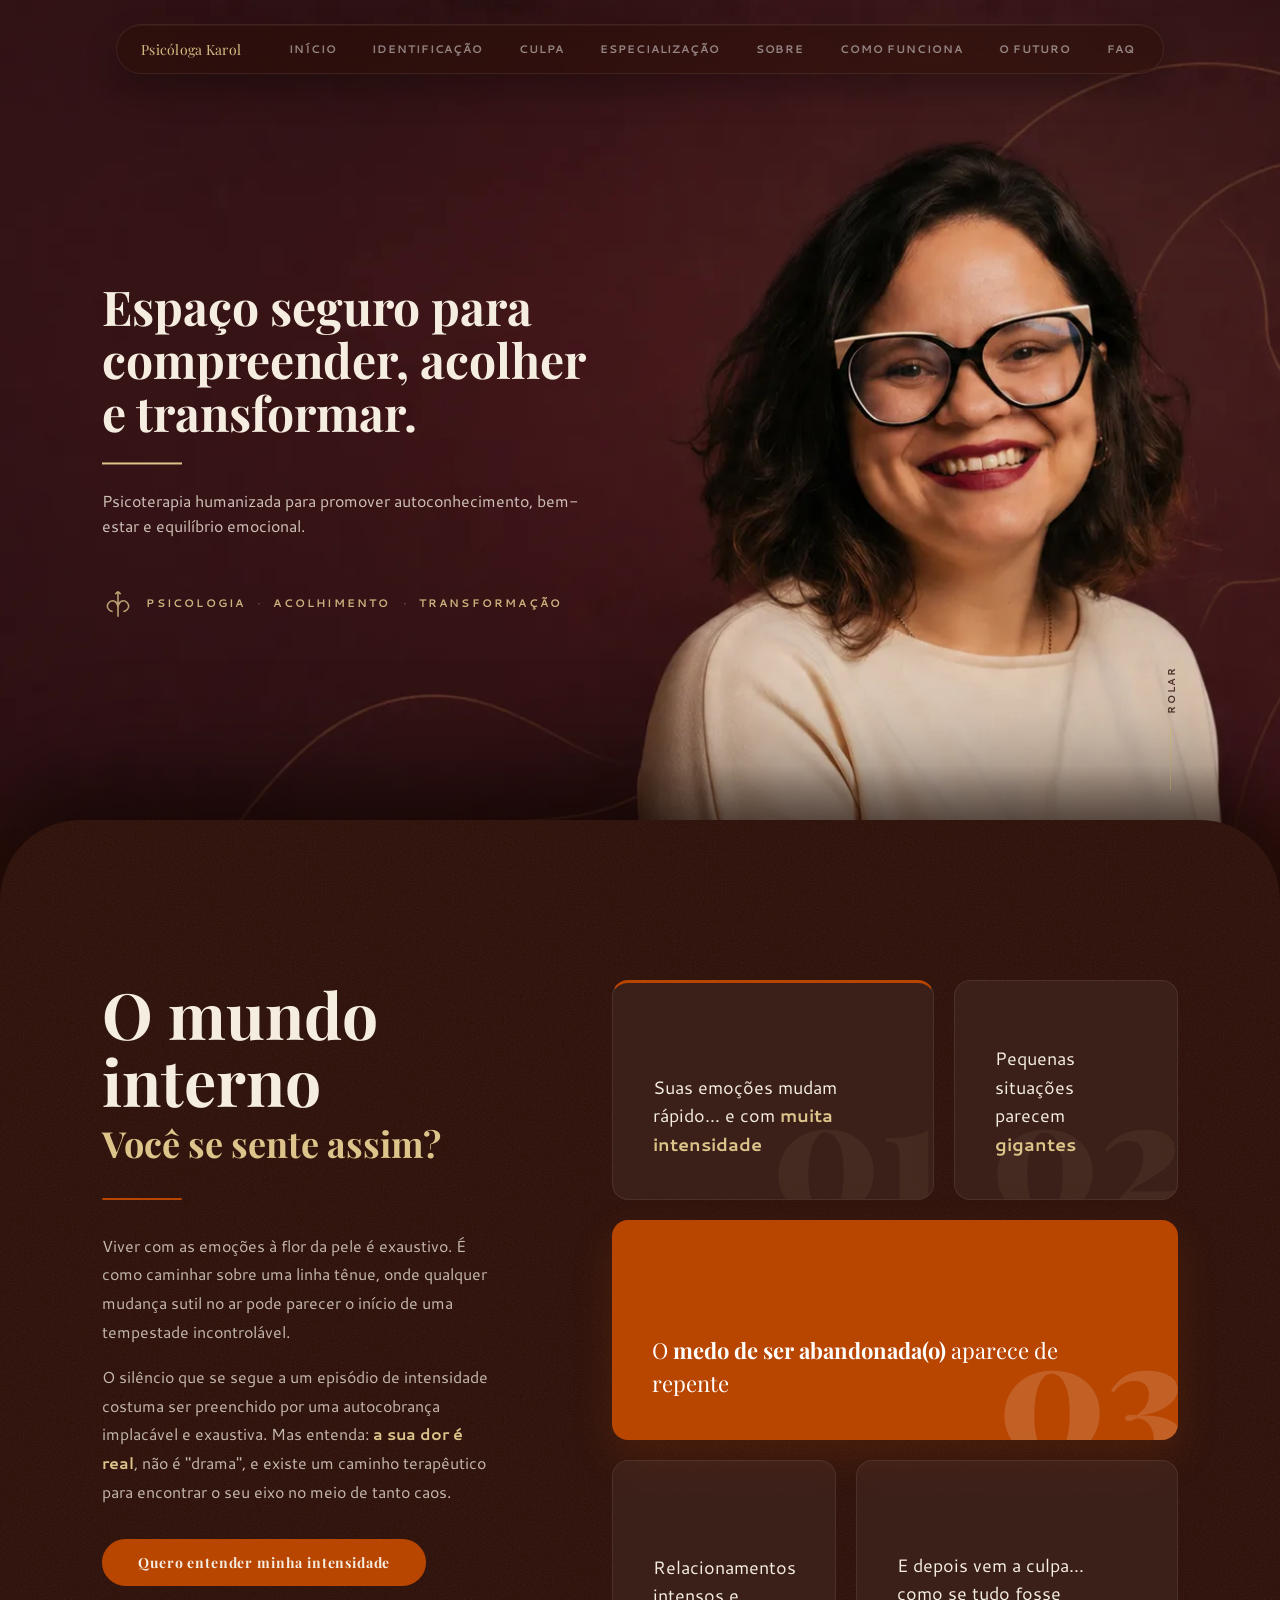
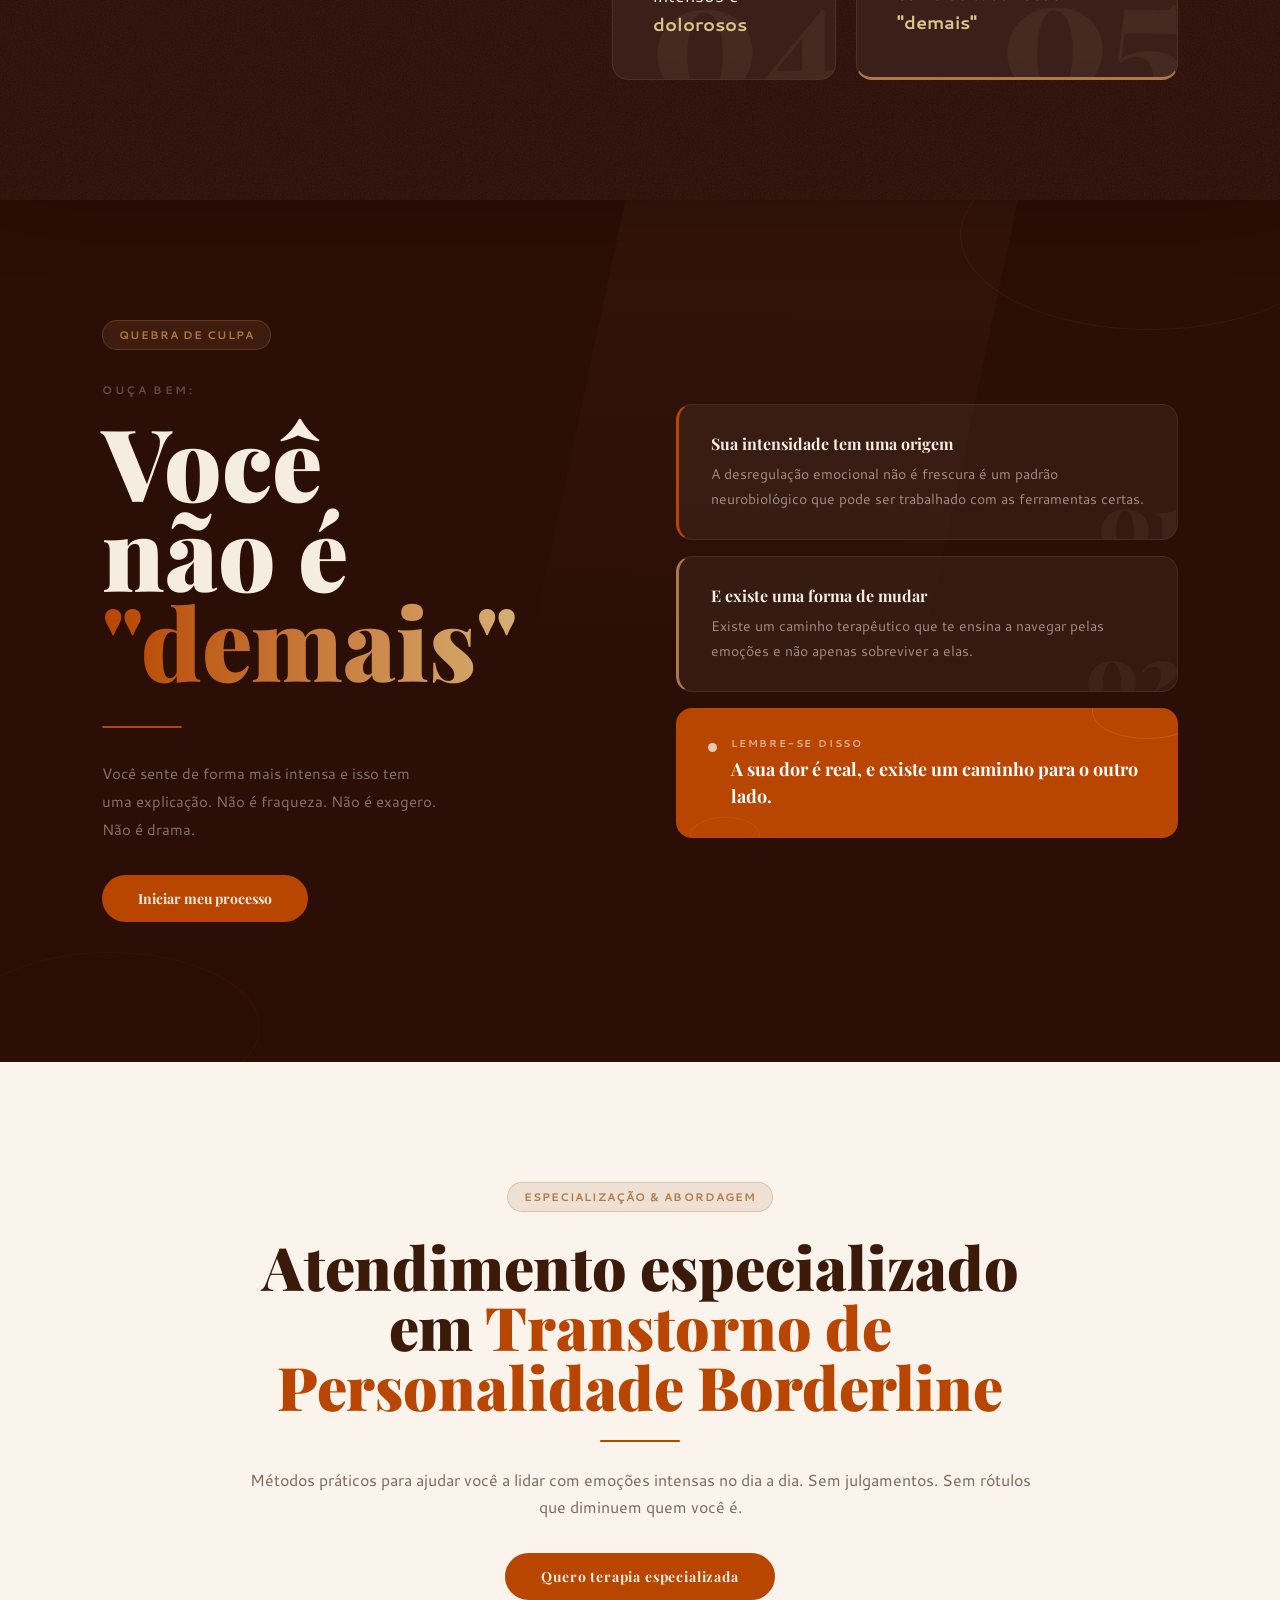
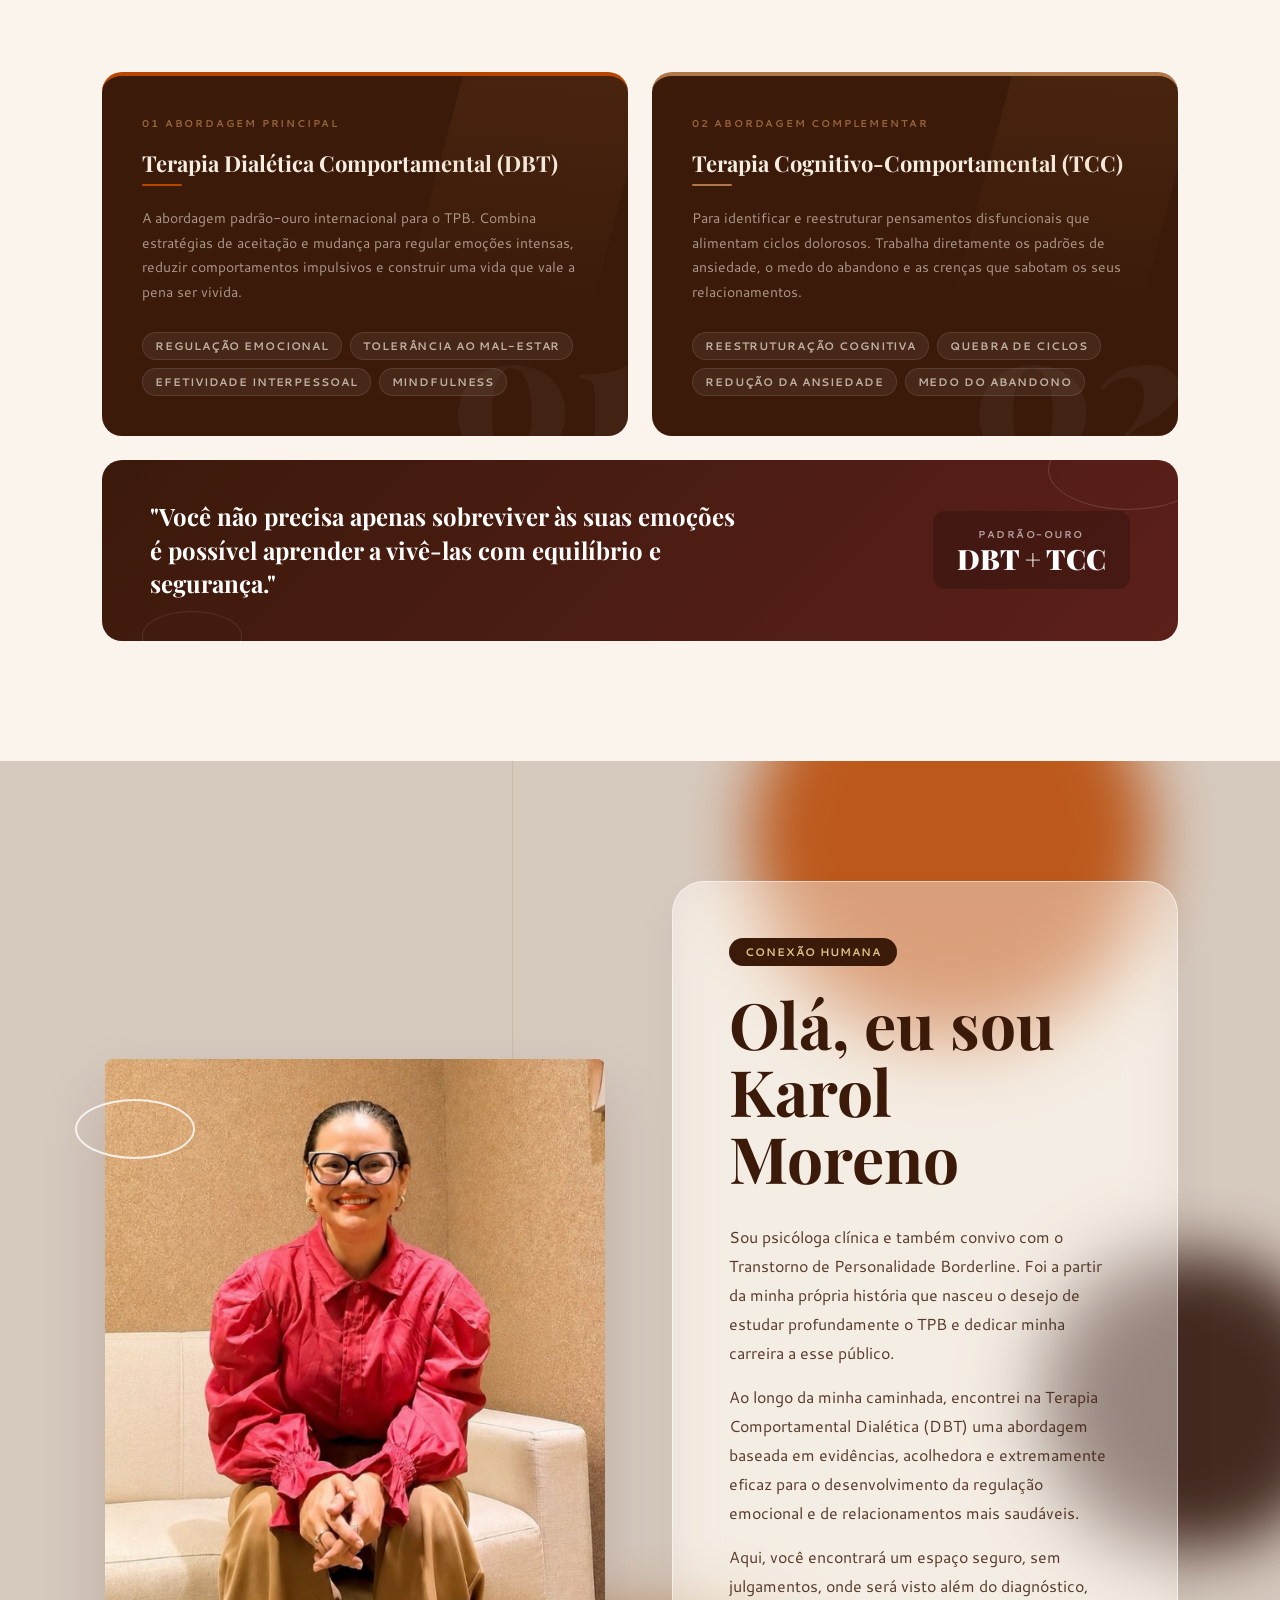
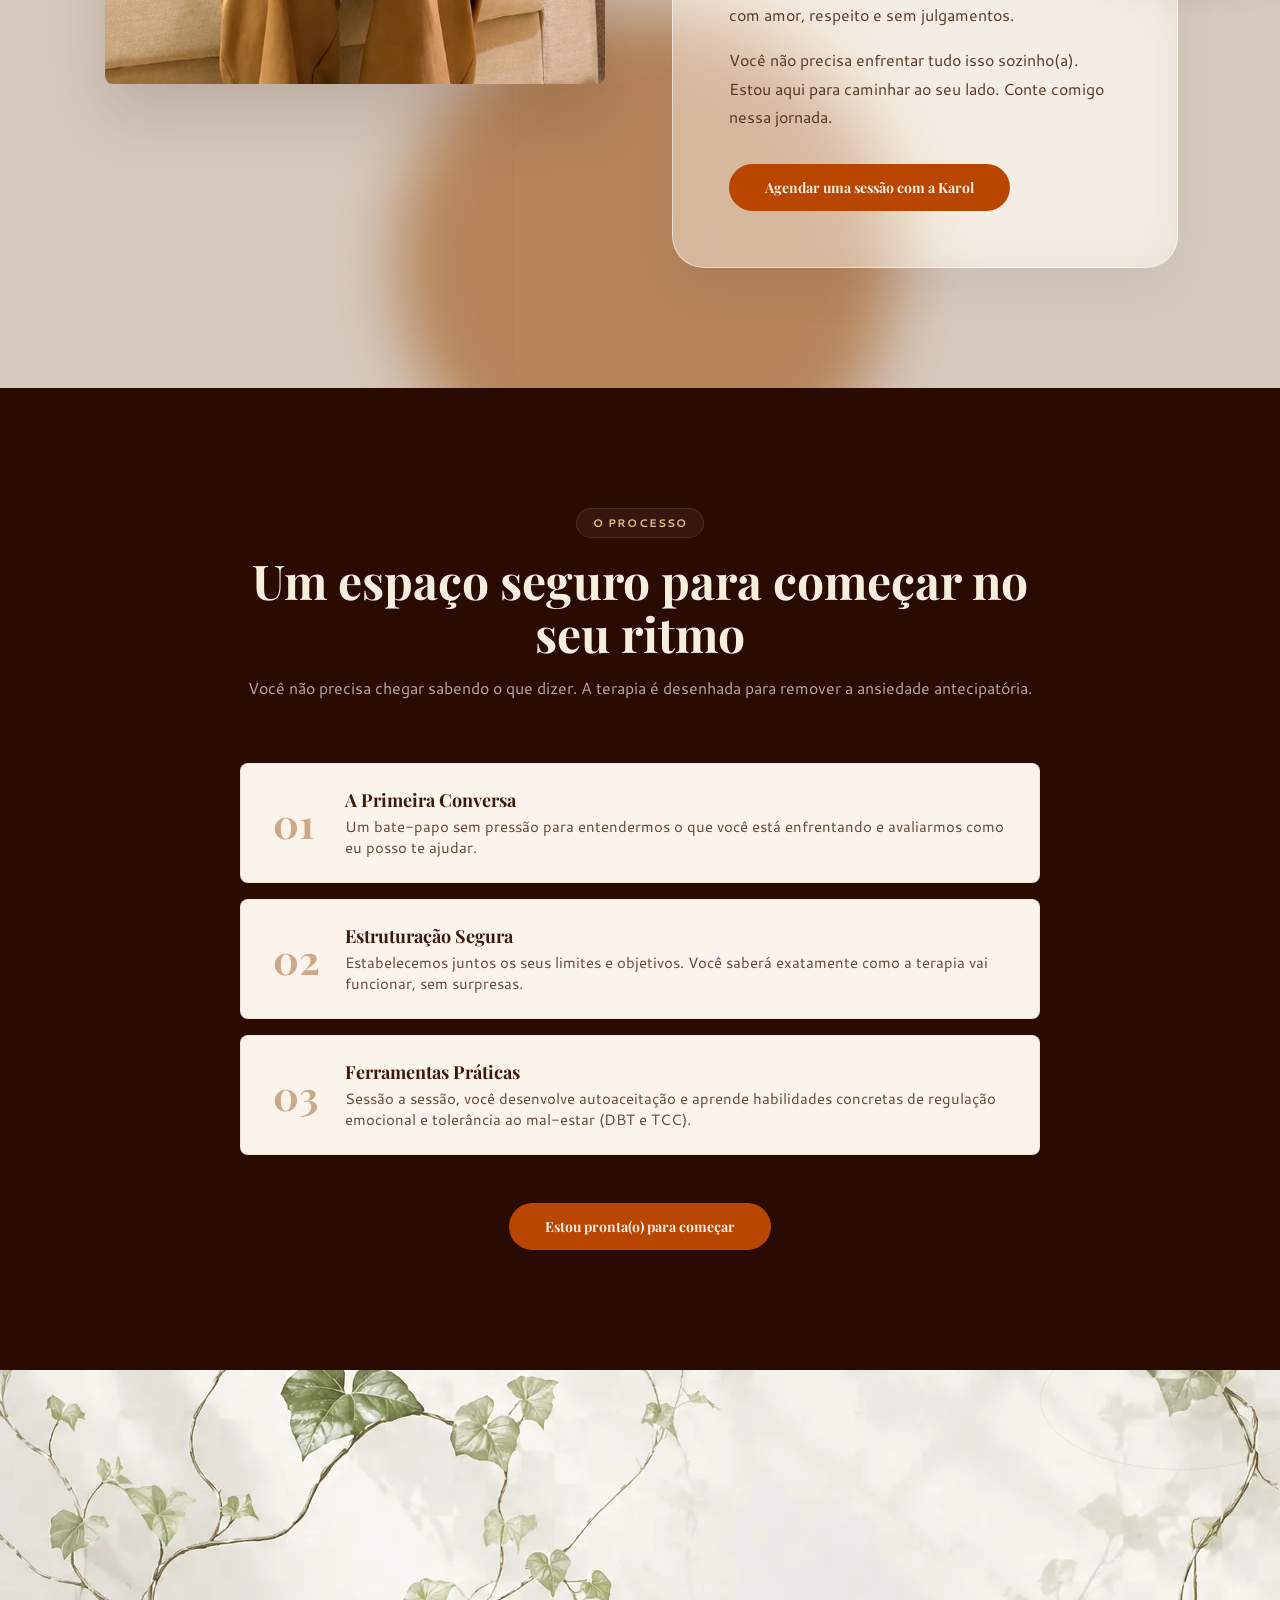
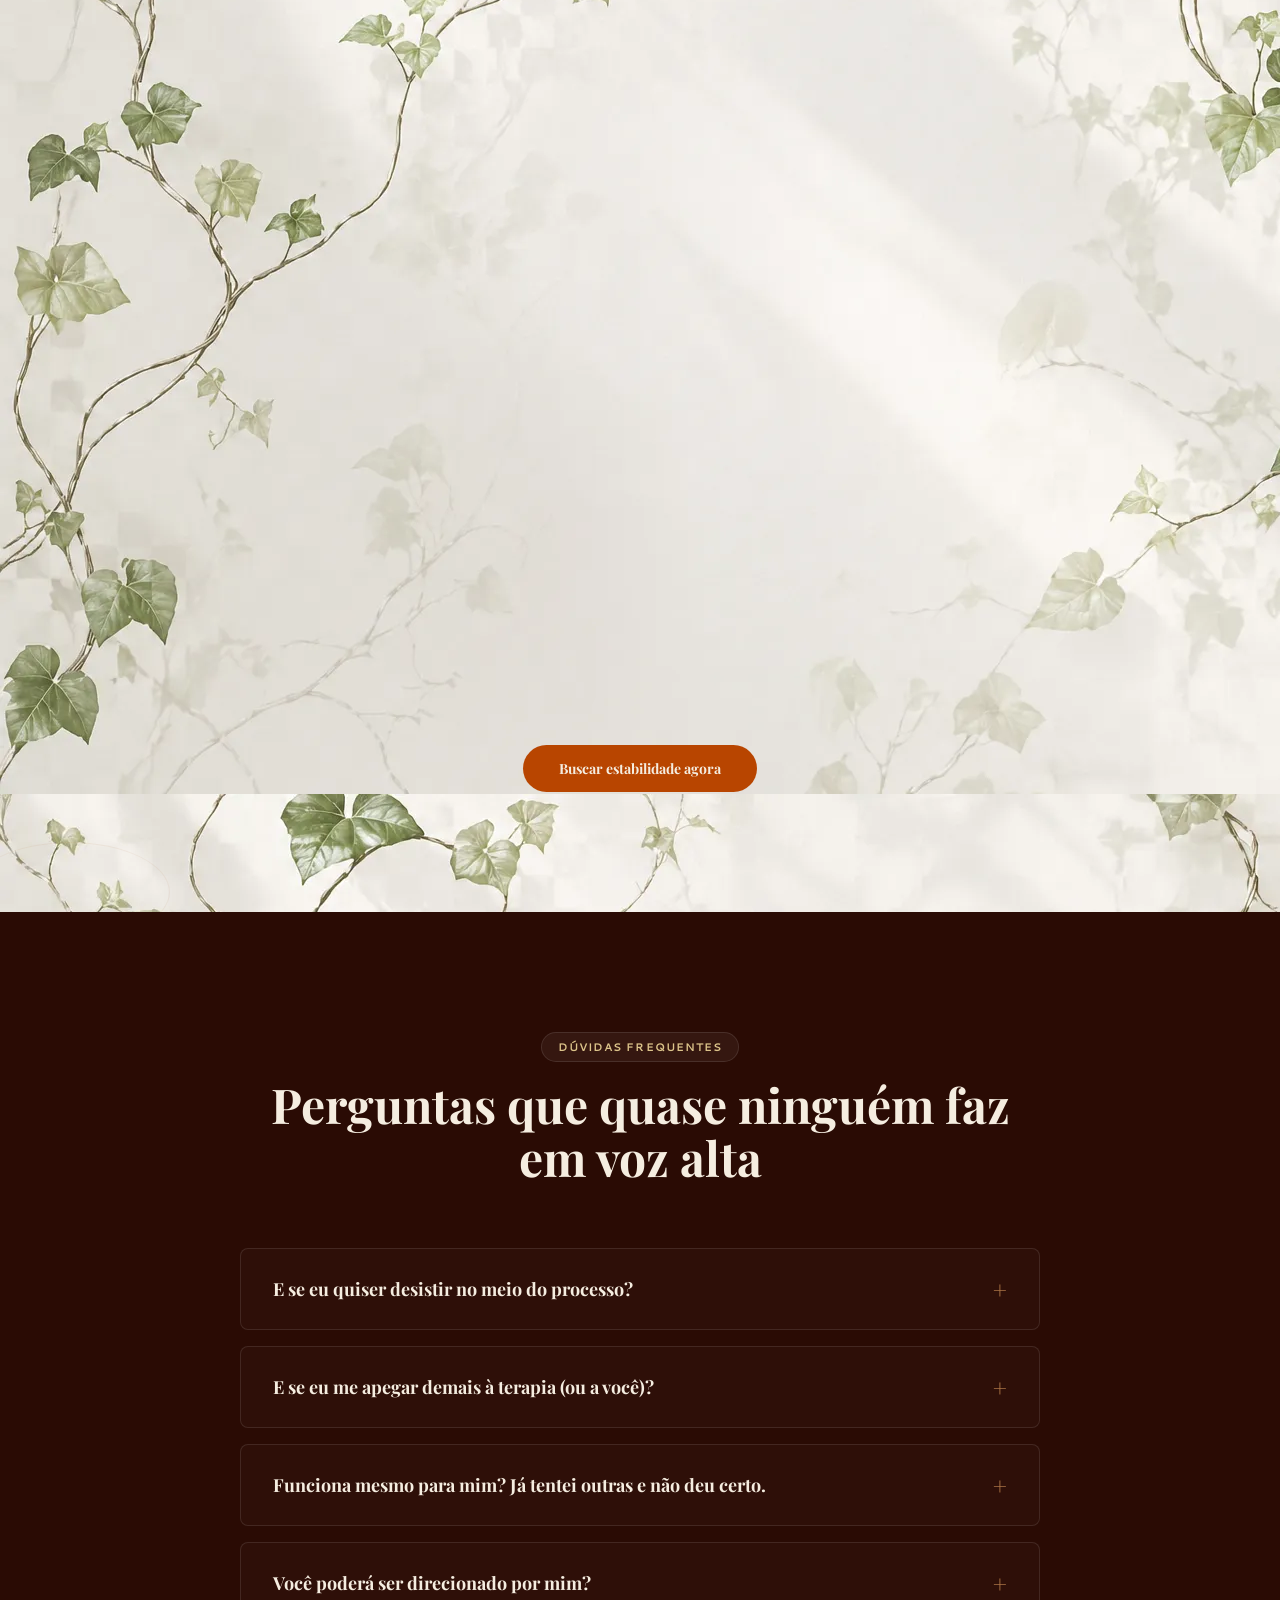
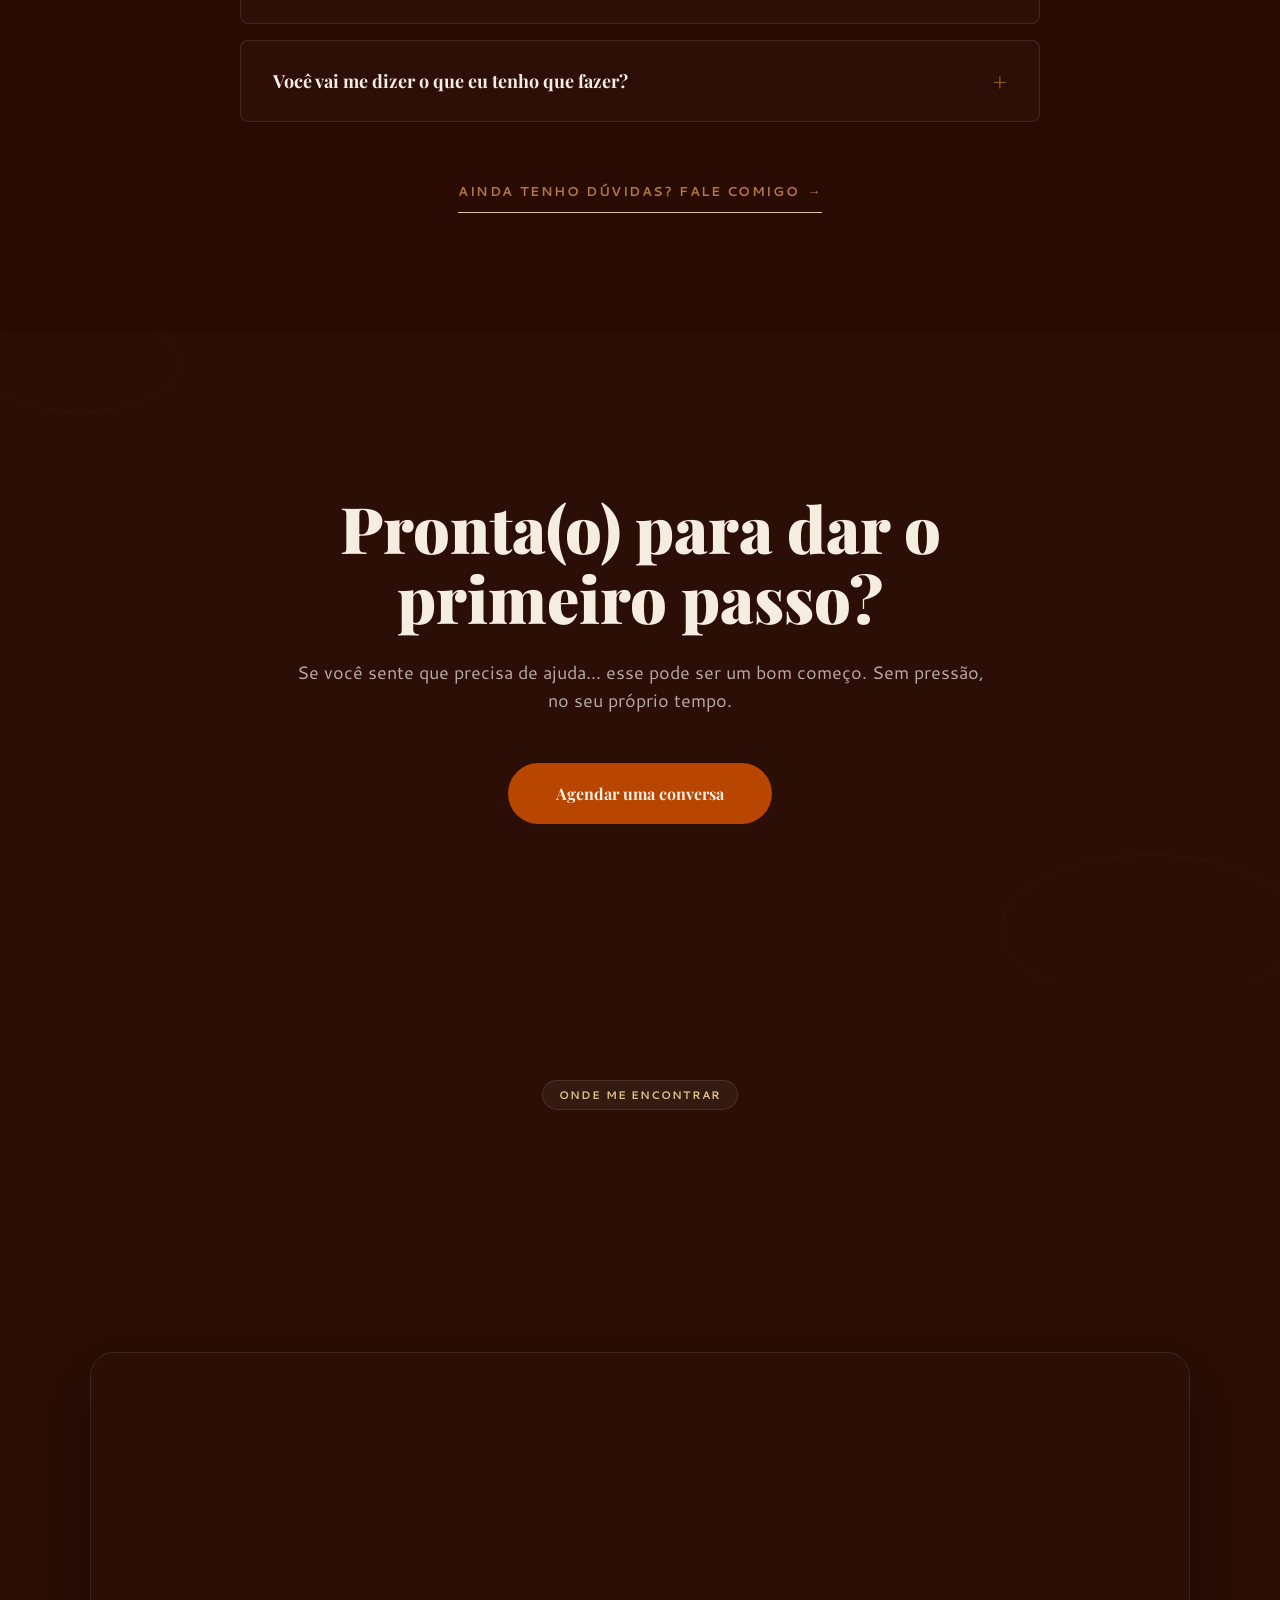
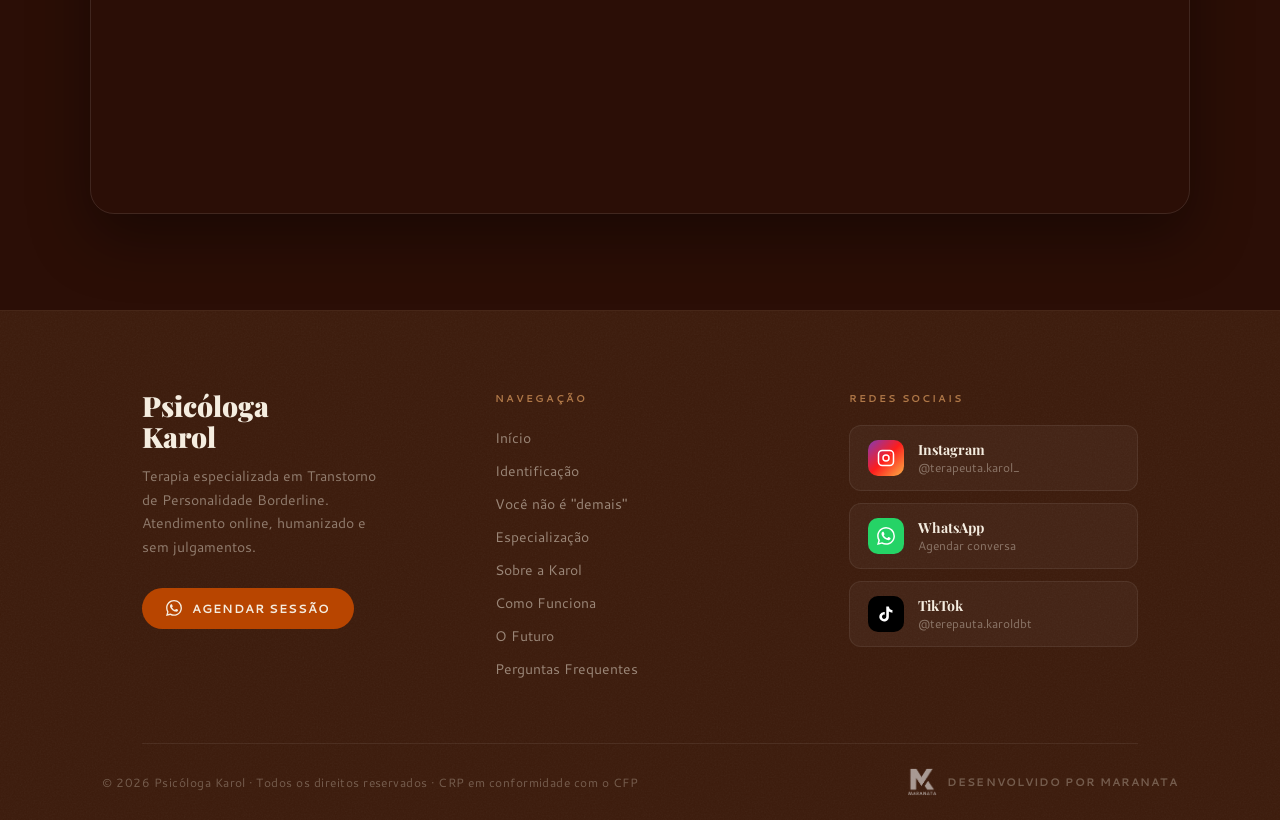
==== index.html @ 7e7b983e "docs: clean up site text and fix punctuation Remove unnecessary em dashes from page titles, SEO meta" ====
<!DOCTYPE html>
<html lang="pt-BR">

<head>
  <meta charset="UTF-8">
  <meta name="viewport" content="width=device-width, initial-scale=1.0">

  <!-- ─── SEO PRIMÁRIO ─────────────────────────────── -->
  <title>Psicóloga Karol Moreno Especialista em Borderline, DBT e TCC</title>
  <meta name="description"
    content="Psicoterapia humanizada com a psicóloga Karol Moreno. Atendimento online e presencial especializado em Transtorno de Personalidade Borderline (TPB), DBT e TCC.">
  <meta name="author" content="Karol Moreno">
  <meta name="robots" content="index, follow">
  <!-- TODO: trocar pelo domínio real quando publicar -->
  <link rel="canonical" href="https://www.karolpsicologa.com.br/">

  <!-- ─── OPEN GRAPH (WhatsApp / Facebook / Instagram) ─ -->
  <meta property="og:type" content="website">
  <meta property="og:locale" content="pt_BR">
  <meta property="og:site_name" content="Karol Moreno Psicóloga">
  <meta property="og:title" content="Psicóloga Karol Moreno Especialista em Borderline, DBT e TCC">
  <meta property="og:description"
    content="Psicoterapia humanizada e acolhedora. Atendimento online e presencial especializado em Borderline, DBT e TCC.">
  <meta property="og:url" content="https://www.karolpsicologa.com.br/">
  <meta property="og:image" content="https://www.karolpsicologa.com.br/og-image.jpg">
  <meta property="og:image:width" content="1200">
  <meta property="og:image:height" content="630">
  <meta property="og:image:alt" content="Psicóloga Karol Moreno">

  <!-- ─── TWITTER CARD ─────────────────────────────── -->
  <meta name="twitter:card" content="summary_large_image">
  <meta name="twitter:title" content="Psicóloga Karol Moreno Especialista em Borderline, DBT e TCC">
  <meta name="twitter:description"
    content="Psicoterapia humanizada e acolhedora. Atendimento online e presencial especializado em Borderline, DBT e TCC.">
  <meta name="twitter:image" content="https://www.karolpsicologa.com.br/og-image.jpg">

  <!-- ─── FAVICON ──────────────────────────────────── -->
  <link rel="icon" type="image/png" sizes="32x32" href="./favicon-32.png">
  <link rel="apple-touch-icon" sizes="180x180" href="./apple-touch-icon.png">
  <meta name="theme-color" content="#2B0E06">

  <!-- ─── DADOS ESTRUTURADOS (JSON-LD) ─────────────── -->
  <script type="application/ld+json">
  {
    "@context": "https://schema.org",
    "@type": ["Psychologist", "LocalBusiness"],
    "name": "Karol Moreno Psicóloga",
    "description": "Psicoterapia humanizada especializada em Transtorno de Personalidade Borderline, com atendimento online e presencial nas abordagens DBT e TCC.",
    "url": "https://www.karolpsicologa.com.br/",
    "image": "https://www.karolpsicologa.com.br/og-image.jpg",
    "priceRange": "$$",
    "medicalSpecialty": "Psychiatric",
    "knowsAbout": [
      "Transtorno de Personalidade Borderline",
      "Terapia Dialética Comportamental (DBT)",
      "Terapia Cognitivo-Comportamental (TCC)",
      "Psicoterapia",
      "Saúde mental"
    ],
    "availableLanguage": "pt-BR",
    "areaServed": "BR",
    "availableService": {
      "@type": "MedicalTherapy",
      "name": "Psicoterapia individual (online e presencial)"
    },
    "sameAs": [
      "https://www.instagram.com/terapeuta.karol_/"
    ]
  }
  </script>

  <link rel="preconnect" href="https://fonts.googleapis.com">
  <link rel="preconnect" href="https://fonts.gstatic.com" crossorigin>
  <link
    href="https://fonts.googleapis.com/css2?family=Playfair+Display:wght@400;700;900&family=Cantarell:ital,wght@0,400;0,700;1,400&display=swap"
    rel="stylesheet">
  <style>
    /* ─── TOKENS ─────────────────────────────────────── */
    :root {
      --c-escuro: #2B0E06;
      --c-marrom: #3B1A0A;
      --c-vinho: #5C1F1A;
      --c-terracota: #B84500;
      --c-caramelo: #B07848;
      --c-areia: #DCC48A;
      --c-creme: #F5EDE0;
      --c-linho: #FAF4ED;
      --f-display: 'Playfair Display', Georgia, serif;
      --f-titulo: 'Playfair Display', Georgia, serif;
      --f-corpo: 'Cantarell', Helvetica, sans-serif;
      --r-sm: 8px;
      --r-md: 16px;
      --r-lg: 24px;
      --r-pill: 100px;
    }

    /* ─── RESET ──────────────────────────────────────── */
    *,
    *::before,
    *::after {
      box-sizing: border-box;
      margin: 0;
      padding: 0;
    }

    html {
      scroll-behavior: smooth;
      overflow-x: hidden;
    }

    body {
      font-family: var(--f-corpo);
      background: rgb(43, 0, 0);
      color: var(--c-marrom);
    }

    /* ─── NAV ────────────────────────────────────────── */
    /* ─── NAV: FLOATING GLASS DOCK ───────────────────── */
    .nav {
      position: fixed;
      top: 24px;
      left: 50%;
      transform: translateX(-50%);
      z-index: 999;
      background: rgba(43, 14, 6, 0.45);
      backdrop-filter: blur(24px);
      -webkit-backdrop-filter: blur(24px);
      display: flex;
      align-items: center;
      gap: 32px;
      padding: 8px 12px 8px 24px;
      border-radius: 100px;
      border: 1px solid rgba(255, 255, 255, 0.08);
      box-shadow: 0 16px 32px rgba(0, 0, 0, 0.25), inset 0 1px 0 rgba(255, 255, 255, 0.05);
      transition: all 0.3s ease;
      width: max-content;
      max-width: 90vw;
    }

    .nav__brand {
      font-family: var(--f-display);
      font-style: normal;
      font-size: 14px;
      color: var(--c-areia);
      letter-spacing: 0.02em;
      white-space: nowrap;
    }

    .nav__links {
      display: flex;
      gap: 4px;
      list-style: none;
    }

    .nav__links a {
      display: block;
      padding: 8px 16px;
      font-family: var(--f-corpo);
      font-size: 11px;
      font-weight: 700;
      text-transform: uppercase;
      letter-spacing: 0.08em;
      color: rgba(255, 255, 255, 0.5);
      text-decoration: none;
      border-radius: 100px;
      transition: all 0.25s ease;
      position: relative;
    }

    .nav__links a:hover,
    .nav__links a.active-link {
      color: var(--c-areia);
      background: rgba(255, 255, 255, 0.08);
      transform: translateY(-1px);
    }

    @media (max-width: 768px) {
      .nav {
        display: none;
      }
    }

    /* ─── BURGER BUTTON ──────────────────────────────── */
    .burger {
      display: none;
      position: fixed;
      top: 20px;
      right: 20px;
      z-index: 1100;
      width: 48px;
      height: 48px;
      border-radius: 50%;
      background: rgba(43, 14, 6, 0.7);
      backdrop-filter: blur(16px);
      -webkit-backdrop-filter: blur(16px);
      border: 1px solid rgba(255, 255, 255, 0.1);
      box-shadow: 0 8px 24px rgba(0, 0, 0, 0.3);
      cursor: pointer;
      align-items: center;
      justify-content: center;
      flex-direction: column;
      gap: 5px;
      transition: background 0.3s;
    }

    .burger__line {
      width: 20px;
      height: 2px;
      background: var(--c-areia);
      border-radius: 2px;
      transition: transform 0.35s cubic-bezier(0.16, 1, 0.3, 1), opacity 0.2s;
    }

    .burger.open .burger__line:nth-child(1) {
      transform: translateY(7px) rotate(45deg);
    }

    .burger.open .burger__line:nth-child(2) {
      opacity: 0;
    }

    .burger.open .burger__line:nth-child(3) {
      transform: translateY(-7px) rotate(-45deg);
    }

    @media (max-width: 768px) {
      .burger {
        display: flex;
      }
    }

    /* ─── MOBILE BRAND (LOGO) ────────────────────────── */
    .mobile-brand {
      display: none;
    }

    @media (max-width: 768px) {
      .mobile-brand {
        display: flex;
        align-items: center;
        position: fixed;
        top: 20px;
        left: 20px;
        z-index: 1040;
        height: 48px;
        padding: 0 18px;
        border-radius: 100px;
        background: rgba(43, 14, 6, 0.7);
        backdrop-filter: blur(16px);
        -webkit-backdrop-filter: blur(16px);
        border: 1px solid rgba(255, 255, 255, 0.1);
        box-shadow: 0 8px 24px rgba(0, 0, 0, 0.3);
        font-family: var(--f-display);
        font-size: 14px;
        color: var(--c-areia);
        letter-spacing: 0.02em;
        white-space: nowrap;
      }
    }

    /* ─── MOBILE MENU OVERLAY ────────────────────────── */
    .mobile-menu {
      display: none;
      position: fixed;
      inset: 0;
      z-index: 1050;
      background: rgba(43, 14, 6, 0.97);
      backdrop-filter: blur(24px);
      -webkit-backdrop-filter: blur(24px);
      flex-direction: column;
      align-items: center;
      justify-content: center;
      gap: 8px;
      opacity: 0;
      pointer-events: none;
      transition: opacity 0.35s ease;
    }

    .mobile-menu.open {
      opacity: 1;
      pointer-events: all;
    }

    @media (max-width: 768px) {
      .mobile-menu {
        display: flex;
      }
    }

    .mobile-menu__brand {
      font-family: var(--f-display);
      font-size: 13px;
      color: rgba(220, 196, 138, 0.4);
      letter-spacing: 0.08em;
      text-transform: uppercase;
      margin-bottom: 32px;
    }

    .mobile-menu a {
      font-family: var(--f-display);
      font-size: clamp(28px, 7vw, 40px);
      font-weight: 700;
      color: rgba(245, 237, 224, 0.5);
      text-decoration: none;
      letter-spacing: -0.01em;
      line-height: 1.2;
      padding: 8px 0;
      transition: color 0.2s, transform 0.2s;
      transform: translateY(16px);
      opacity: 0;
      transition: color 0.2s, transform 0.4s cubic-bezier(0.16, 1, 0.3, 1), opacity 0.4s ease;
    }

    .mobile-menu.open a {
      opacity: 1;
      transform: translateY(0);
    }

    .mobile-menu.open a:nth-child(2) { transition-delay: 0.05s; }
    .mobile-menu.open a:nth-child(3) { transition-delay: 0.1s; }
    .mobile-menu.open a:nth-child(4) { transition-delay: 0.15s; }
    .mobile-menu.open a:nth-child(5) { transition-delay: 0.2s; }
    .mobile-menu.open a:nth-child(6) { transition-delay: 0.25s; }
    .mobile-menu.open a:nth-child(7) { transition-delay: 0.3s; }
    .mobile-menu.open a:nth-child(8) { transition-delay: 0.35s; }
    .mobile-menu.open a:nth-child(9) { transition-delay: 0.4s; }

    .mobile-menu a:hover {
      color: var(--c-areia);
      transform: translateX(8px);
    }

    /* ─── HERO ───────────────────────────────────────── */
    #hero {
      position: sticky;
      top: 0;
      z-index: 0;
      min-height: 100vh;
      display: flex;
      align-items: flex-start;
      justify-content: center;
      overflow: hidden;
      background: var(--c-escuro);
      padding-top: 52px;
      transform: scale(var(--hero-scale, 1));
      transform-origin: top center;
      filter: brightness(var(--hero-brightness, 1)) blur(var(--hero-blur, 0px));
      will-change: transform, filter;
    }

    .hero__image {
      position: absolute;
      inset: 0;
      width: 100%;
      height: 100%;
      object-fit: cover;
      object-position: center;
      z-index: 1;
      pointer-events: none;
      mask-image: linear-gradient(to top, transparent 0%, black 15%);
      -webkit-mask-image: linear-gradient(to top, transparent 0%, black 15%);
    }

    .hero__image--mobile {
      display: none;
    }

    .hero__image--desktop {
      display: block;
    }

    @media (max-width: 1024px) {
      .hero__image--desktop {
        display: none;
      }

      .hero__image--mobile {
        display: block;
        object-position: 80% center;
        filter: blur(100px);
      }
    }

    .hero__content {
      position: absolute;
      top: 50%;
      left: 0;
      transform: translateY(-50%);
      z-index: 10;
      max-width: 700px;
      width: 100%;
      padding: 0 8%;
      pointer-events: none;
    }

    .hero__title {
      font-family: var(--f-display);
      font-style: normal;
      font-weight: 700;
      font-size: clamp(32px, 4.5vw, 48px);
      color: var(--c-creme);
      line-height: 1.1;
      margin-bottom: 24px;
      max-width: 600px;
    }

    .hero__bar {
      width: 80px;
      height: 1.5px;
      background: var(--c-areia);
      opacity: 0.4;
      margin-bottom: 24px;
    }

    .hero__subtitle {
      font-family: var(--f-corpo);
      font-size: 16px;
      color: rgba(245, 237, 224, 0.8);
      line-height: 1.6;
      max-width: 500px;
      margin-bottom: 48px;
    }

    .hero__footer {
      display: flex;
      align-items: center;
      gap: 12px;
      flex-wrap: nowrap;
      white-space: nowrap;
    }

    .hero__icon {
      width: 32px;
      height: 32px;
      color: var(--c-areia);
      opacity: 0.8;
    }

    .hero__tag {
      font-family: var(--f-corpo);
      font-size: 11px;
      font-weight: 700;
      letter-spacing: 0.2em;
      text-transform: uppercase;
      color: var(--c-areia);
      opacity: 0.9;
    }

    .hero__dot {
      color: rgba(220, 196, 138, 0.3);
      font-size: 12px;
    }

    .scroll-indicator {
      position: absolute;
      bottom: 110px;
      right: 8%;
      display: flex;
      flex-direction: column;
      align-items: center;
      gap: 12px;
      z-index: 5;
    }

    .scroll-indicator-text {
      font-family: var(--f-corpo);
      font-size: 10px;
      font-weight: 700;
      letter-spacing: 0.18em;
      text-transform: uppercase;
      color: rgba(43, 14, 6, 1);
      opacity: 0.8;
      writing-mode: vertical-rl;
      transform: rotate(180deg);
    }

    .scroll-indicator-line {
      width: 1px;
      height: 64px;
      background: rgba(43, 14, 6, 1);
      position: relative;
      overflow: hidden;
    }

    .scroll-indicator-line::after {
      content: '';
      position: absolute;
      top: 0;
      left: 0;
      width: 100%;
      height: 100%;
      background: var(--c-areia);
      animation: scrollDown 2s cubic-bezier(0.77, 0, 0.175, 1) infinite;
    }

    @keyframes scrollDown {
      0% {
        transform: translateY(-100%);
      }

      100% {
        transform: translateY(100%);
      }
    }

    /* ─── IDENTIFICAÇÃO ──────────────────────────────── */
    #identificacao {
      background: var(--c-escuro);
      position: relative;
      padding: 160px 8% 120px;
      overflow: visible;
      border-top-left-radius: 40px;
      border-top-right-radius: 40px;
      margin-top: -80px;
      z-index: 10;
      box-shadow: 0 -40px 100px rgba(0, 0, 0, 0.5);
    }

    #identificacao::before {
      content: '';
      position: absolute;
      inset: 0;
      pointer-events: none;
      z-index: 0;
      background-image: url("data:image/svg+xml,%3Csvg xmlns='http://www.w3.org/2000/svg' width='400' height='400'%3E%3Cfilter id='n'%3E%3CfeTurbulence type='fractalNoise' baseFrequency='0.65' numOctaves='3' stitchTiles='stitch'/%3E%3CfeColorMatrix type='saturate' values='0'/%3E%3C/filter%3E%3Crect width='400' height='400' filter='url(%23n)' opacity='0.08'/%3E%3C/svg%3E");
      border-top-left-radius: 40px;
      border-top-right-radius: 40px;
    }

    @media (min-width: 900px) {

      #identificacao,
      #identificacao::before {
        border-top-left-radius: 80px;
        border-top-right-radius: 80px;
      }
    }

    @media (max-width: 768px) {
      #identificacao {
        padding-top: 124px;
      }
    }

    .ident-grid {
      position: relative;
      z-index: 1;
      display: grid;
      grid-template-columns: 1fr;
      gap: 64px;
      max-width: 1200px;
      margin: 0 auto;
    }

    @media (min-width: 900px) {
      .ident-grid {
        grid-template-columns: 40% 1fr;
        gap: 80px;
      }

      .ident-sticky {
        position: sticky;
        top: 120px;
      }
    }

    .bento-grid {
      display: grid;
      grid-template-columns: 1fr;
      gap: 20px;
    }

    @media (min-width: 768px) {
      .bento-grid {
        grid-template-columns: repeat(12, 1fr);
      }

      .bento-wide {
        grid-column: span 7;
      }

      .bento-narrow {
        grid-column: span 5;
      }

      .bento-full {
        grid-column: span 12;
      }
    }

    .ident-card {
      position: relative;
      overflow: hidden;
      padding: 40px;
      display: flex;
      flex-direction: column;
      justify-content: flex-end;
      min-height: 220px;
      border-radius: var(--r-md);
      z-index: 1;
    }

    .card-dark {
      background: rgba(255, 255, 255, 0.05);
      backdrop-filter: blur(10px);
      border: 1px solid rgba(255, 255, 255, 0.08);
    }

    .card-accent {
      background: var(--c-terracota);
    }

    .card-watermark {
      position: absolute;
      right: -10px;
      bottom: -30px;
      font-family: var(--f-display);
      font-style: normal;
      font-size: 160px;
      font-weight: 900;
      line-height: 1;
      color: var(--c-areia);
      opacity: 0.06;
      pointer-events: none;
      z-index: -1;
      transition: transform 0.4s ease-out;
    }

    .ident-card:hover .card-watermark {
      transform: scale(1.05) translate(-10px, -10px);
    }

    /* ─── VALIDAÇÃO ──────────────────────────────────── */
    #validacao {
      padding: 120px 8% 140px;
      background: #2B0E06;
      position: relative;
      overflow: hidden;
    }

    #validacao .v-oval {
      position: absolute;
      border-radius: 50%;
      pointer-events: none;
      z-index: 0;
      animation: rotateSlow 30s linear infinite;
    }

    #validacao .v-oval-a {
      top: -60px;
      right: -60px;
      width: 380px;
      height: 190px;
      border: 1.5px solid rgba(176, 120, 72, 0.1);
    }

    #validacao .v-oval-b {
      bottom: -40px;
      left: -40px;
      width: 300px;
      height: 150px;
      border: 1.5px solid rgba(184, 69, 0, 0.08);
      animation-direction: reverse;
    }

    #validacao .v-ray {
      position: absolute;
      top: -10%;
      left: 42%;
      width: 30%;
      height: 120%;
      background: linear-gradient(170deg, rgba(201, 135, 60, 0.06) 0%, transparent 55%);
      transform: rotate(12deg);
      pointer-events: none;
      z-index: 0;
    }

    #validacao .v-grid {
      max-width: 1200px;
      margin: 0 auto;
      position: relative;
      z-index: 1;
      display: grid;
      grid-template-columns: 1fr 1fr;
      gap: 72px;
      align-items: center;
    }

    @media (max-width: 768px) {
      #validacao {
        padding: 100px 6% 120px;
      }

      #validacao .v-grid {
        grid-template-columns: 1fr;
        gap: 48px;
      }
    }

    #validacao .v-tag {
      margin-bottom: 32px;
      display: inline-block;
    }

    #validacao .v-eyebrow {
      font-family: var(--f-corpo);
      font-size: 11px;
      font-weight: 700;
      letter-spacing: 0.22em;
      text-transform: uppercase;
      color: rgba(245, 237, 224, 0.28);
      margin-bottom: 18px;
    }

    #validacao .v-h2 {
      font-family: var(--f-display);
      font-style: normal;
      font-weight: 900;
      font-size: clamp(52px, 8vw, 100px);
      color: #F5EDE0;
      line-height: 0.9;
      margin: 0;
    }

    #validacao .v-shimmer {
      font-family: var(--f-display);
      font-style: normal;
      font-weight: 900;
      font-size: clamp(52px, 8vw, 100px);
      line-height: 0.9;
      margin: 0 0 40px;
      background: linear-gradient(90deg, #B84500 0%, #DCC48A 50%, #B84500 100%);
      background-size: 200% auto;
      -webkit-background-clip: text;
      -webkit-text-fill-color: transparent;
      background-clip: text;
      animation: shimmer 4s linear infinite;
    }

    #validacao .v-bar {
      width: 80px;
      height: 2px;
      background: rgba(201, 135, 60, 0.15);
      border-radius: 4px;
      overflow: hidden;
      margin-bottom: 32px;
    }

    #validacao .v-bar-fill {
      height: 100%;
      background: #B84500;
      border-radius: 4px;
      animation: revealBar 2s cubic-bezier(0.16, 1, 0.3, 1) infinite alternate;
    }

    #validacao .v-body {
      font-size: 15px;
      color: rgba(245, 237, 224, 0.45);
      line-height: 1.85;
      max-width: 340px;
    }

    @media (max-width: 768px) {
      #validacao .v-body {
        max-width: 100%;
      }
    }

    #validacao .v-cards {
      display: flex;
      flex-direction: column;
      gap: 16px;
    }

    #validacao .v-card {
      background: rgba(255, 255, 255, 0.05);
      border: 1px solid rgba(255, 255, 255, 0.08);
      border-radius: 16px;
      padding: 28px 32px;
      position: relative;
      overflow: hidden;
      transition: transform 0.25s cubic-bezier(0.34, 1.56, 0.64, 1), box-shadow 0.25s;
      cursor: pointer;
    }

    #validacao .v-card:hover {
      transform: translateY(-10px) scale(1.03);
      box-shadow: 0 20px 40px rgba(184, 69, 0, 0.4);
    }

    #validacao .v-card-a {
      border-left: 3px solid #B84500;
    }

    #validacao .v-card-b {
      border-left: 3px solid #B07848;
    }

    #validacao .v-wm {
      position: absolute;
      right: -6px;
      bottom: -20px;
      font-family: var(--f-display);
      font-style: normal;
      font-weight: 900;
      font-size: 80px;
      color: #DCC48A;
      opacity: 0.06;
      line-height: 1;
      pointer-events: none;
      user-select: none;
    }

    #validacao .v-card-title {
      font-family: var(--f-titulo);
      font-size: 16px;
      font-weight: 700;
      color: #F5EDE0;
      margin-bottom: 8px;
    }

    #validacao .v-card-body {
      font-size: 14px;
      color: rgba(245, 237, 224, 0.55);
      line-height: 1.75;
      margin: 0;
    }

    #validacao .v-cta {
      background: #B84500;
      border-radius: 16px;
      padding: 28px 32px;
      position: relative;
      overflow: hidden;
      transition: transform 0.25s cubic-bezier(0.34, 1.56, 0.64, 1), box-shadow 0.25s;
      cursor: pointer;
    }

    #validacao .v-cta:hover {
      transform: translateY(-10px) scale(1.03);
      box-shadow: 0 20px 40px rgba(184, 69, 0, 0.5);
    }

    #validacao .v-cta-ot {
      position: absolute;
      top: -24px;
      right: -24px;
      width: 110px;
      height: 55px;
      border: 1.5px solid rgba(255, 255, 255, 0.12);
      border-radius: 50%;
      pointer-events: none;
    }

    #validacao .v-cta-ob {
      position: absolute;
      bottom: -14px;
      left: 14px;
      width: 70px;
      height: 35px;
      border: 1px solid rgba(255, 255, 255, 0.08);
      border-radius: 50%;
      pointer-events: none;
    }

    #validacao .v-cta-inner {
      display: flex;
      align-items: flex-start;
      gap: 14px;
      position: relative;
      z-index: 1;
    }

    #validacao .v-dot {
      flex-shrink: 0;
      width: 9px;
      height: 9px;
      border-radius: 50%;
      background: rgba(255, 255, 255, 0.7);
      margin-top: 7px;
      display: block;
      animation: pulseGlow 2s ease-in-out infinite;
    }

    #validacao .v-cta-kicker {
      font-size: 10px;
      font-weight: 700;
      letter-spacing: 0.18em;
      text-transform: uppercase;
      color: rgba(255, 255, 255, 0.6);
      margin-bottom: 6px;
    }

    #validacao .v-cta-text {
      font-family: var(--f-display);
      font-style: normal;
      font-weight: 700;
      font-size: 18px;
      color: #fff;
      line-height: 1.5;
      margin: 0;
    }

    /* ─── ESPECIALIZAÇÃO ─────────────────────────────── */
    #especializacao {
      padding: 120px 8%;
      background: var(--c-linho);
      position: relative;
      overflow: hidden;
    }

    #especializacao .espec-wrap {
      max-width: 1200px;
      margin: 0 auto;
    }

    /* heading */
    #especializacao .espec-head {
      max-width: 800px;
      margin: 0 auto 72px;
      text-align: center;
      display: flex;
      flex-direction: column;
      align-items: center;
    }

    #especializacao .espec-head-tag {
      margin-bottom: 24px;
      display: inline-block;
    }

    #especializacao .espec-h2 {
      font-family: var(--f-display);
      font-style: normal;
      font-weight: 900;
      font-size: clamp(36px, 5vw, 60px);
      color: var(--c-marrom);
      line-height: 1.0;
      margin-bottom: 24px;
    }

    #especializacao .espec-h2 em {
      color: var(--c-terracota);
      font-style: normal;
    }

    #especializacao .espec-bar {
      width: 80px;
      height: 2px;
      background: rgba(176, 120, 72, 0.2);
      border-radius: 4px;
      overflow: hidden;
      margin-bottom: 24px;
    }

    #especializacao .espec-bar-fill {
      height: 100%;
      background: var(--c-terracota);
      animation: revealBar 2s cubic-bezier(0.16, 1, 0.3, 1) infinite alternate;
    }

    #especializacao .espec-sub {
      font-size: 16px;
      color: rgba(59, 26, 10, 0.65);
      line-height: 1.7;
    }

    /* cards grid */
    #especializacao .espec-cards {
      display: grid;
      grid-template-columns: 1fr 1fr;
      gap: 24px;
      margin-bottom: 24px;
    }

    @media (max-width: 768px) {
      #especializacao .espec-cards {
        grid-template-columns: 1fr;
      }
    }

    #especializacao .espec-card {
      background: var(--c-marrom);
      border-radius: 20px;
      padding: 40px;
      position: relative;
      overflow: hidden;
      transition: transform 0.25s cubic-bezier(0.34, 1.56, 0.64, 1), box-shadow 0.25s;
      cursor: pointer;
    }

    #especializacao .espec-card:hover {
      transform: translateY(-10px);
      box-shadow: 0 32px 64px rgba(43, 14, 6, 0.25);
    }

    #especializacao .espec-card::before {
      content: '';
      position: absolute;
      top: -20%;
      right: 5%;
      width: 35%;
      height: 140%;
      background: linear-gradient(170deg, rgba(201, 135, 60, 0.12) 0%, transparent 60%);
      transform: rotate(15deg);
      pointer-events: none;
    }

    #especializacao .espec-card-num {
      position: absolute;
      right: -16px;
      bottom: -40px;
      font-family: var(--f-display);
      font-style: normal;
      font-weight: 900;
      font-size: 180px;
      color: rgba(255, 255, 255, 0.04);
      line-height: 1;
      pointer-events: none;
      user-select: none;
    }

    #especializacao .espec-kicker {
      font-family: var(--f-corpo);
      font-size: 10px;
      font-weight: 700;
      letter-spacing: 0.18em;
      text-transform: uppercase;
      color: var(--c-caramelo);
      margin-bottom: 20px;
      opacity: 0.8;
    }

    #especializacao .espec-card-title {
      font-family: var(--f-titulo);
      font-size: 22px;
      font-weight: 700;
      color: var(--c-creme);
      line-height: 1.2;
      margin-bottom: 8px;
    }

    #especializacao .espec-card-thin {
      width: 40px;
      height: 2px;
      border-radius: 4px;
      margin-bottom: 20px;
    }

    #especializacao .espec-card-body {
      font-size: 14px;
      color: rgba(245, 237, 224, 0.6);
      line-height: 1.75;
      margin-bottom: 28px;
    }

    #especializacao .skill-tags {
      display: flex;
      flex-wrap: wrap;
      gap: 8px;
      position: relative;
      z-index: 1;
    }

    #especializacao .skill-pill {
      font-family: var(--f-corpo);
      font-size: 11px;
      font-weight: 700;
      letter-spacing: 0.08em;
      text-transform: uppercase;
      padding: 5px 12px;
      border-radius: 100px;
      background: rgba(255, 255, 255, 0.06);
      border: 1px solid rgba(255, 255, 255, 0.1);
      color: rgba(245, 237, 224, 0.7);
      transition: background 0.2s, color 0.2s;
    }

    #especializacao .skill-pill:hover {
      background: rgba(255, 255, 255, 0.12);
      color: var(--c-creme);
    }

    /* bottom quote card */
    #especializacao .espec-quote {
      background: linear-gradient(135deg, #3B1A0A 0%, #5C1F1A 100%);
      border-radius: 20px;
      padding: 40px 48px;
      position: relative;
      overflow: hidden;
      display: flex;
      align-items: center;
      justify-content: space-between;
      gap: 32px;
    }

    @media (max-width: 768px) {
      #especializacao .espec-quote {
        flex-direction: column;
      }
    }

    #especializacao .espec-quote-oval {
      position: absolute;
      border-radius: 50%;
      pointer-events: none;
      animation: rotateSlow 20s linear infinite;
    }

    #especializacao .espec-quote-oval-a {
      top: -30px;
      right: -30px;
      width: 160px;
      height: 80px;
      border: 1.5px solid rgba(255, 255, 255, 0.15);
    }

    #especializacao .espec-quote-oval-b {
      bottom: -20px;
      left: 40px;
      width: 100px;
      height: 50px;
      border: 1px solid rgba(255, 255, 255, 0.1);
      animation-direction: reverse;
    }

    #especializacao .espec-quote-text {
      font-family: var(--f-titulo);
      font-weight: 700;
      font-size: clamp(18px, 2.5vw, 24px);
      color: #fff;
      line-height: 1.4;
      position: relative;
      z-index: 1;
      max-width: 600px;
    }

    #especializacao .espec-quote-badge {
      flex-shrink: 0;
      background: rgba(0, 0, 0, 0.2);
      border-radius: 12px;
      padding: 16px 24px;
      text-align: center;
      position: relative;
      z-index: 1;
    }

    #especializacao .espec-quote-badge-label {
      font-family: var(--f-corpo);
      font-size: 10px;
      font-weight: 700;
      letter-spacing: 0.15em;
      text-transform: uppercase;
      color: rgba(255, 255, 255, 0.6);
      margin-bottom: 4px;
    }

    #especializacao .espec-quote-badge-val {
      font-family: var(--f-display);
      font-style: normal;
      font-size: 28px;
      font-weight: 900;
      color: #fff;
      line-height: 1;
    }

    /* legacy split/white-card kept for other sections */
    .split {
      display: grid;
      grid-template-columns: 1fr;
      gap: 16px;
    }

    @media (min-width: 768px) {
      .split {
        grid-template-columns: 1fr 1fr;
      }
    }

    .split-left {
      background: var(--c-marrom);
      border-radius: var(--r-md);
      padding: 40px;
      display: flex;
      flex-direction: column;
      justify-content: center;
    }

    .split-right {
      display: flex;
      flex-direction: column;
      gap: 16px;
      justify-content: center;
    }

    .white-card {
      background: white;
      border: 1px solid rgba(176, 120, 72, 0.2);
      border-radius: var(--r-md);
      padding: 32px 24px;
      display: flex;
      flex-direction: column;
      gap: 12px;
      transition: transform 0.25s, box-shadow 0.25s;
    }

    .white-card:hover {
      transform: translateY(-4px);
      box-shadow: 0 16px 32px rgba(43, 14, 6, 0.1);
    }

    /* ─── SOBRE ──────────────────────────────────────── */
    #sobre {
      padding: 120px 8%;
      background: rgba(245, 237, 224, 0.85);
      backdrop-filter: blur(20px);
      -webkit-backdrop-filter: blur(20px);
      position: relative;
      z-index: 10;
    }

    /* ─── COMO FUNCIONA ──────────────────────────────── */
    #como-funciona {
      padding: 120px 8%;
      background: rgba(43, 14, 6, 0.8);
      backdrop-filter: blur(4px);
      -webkit-backdrop-filter: blur(4px);
      position: relative;
      z-index: 10;
    }

    .pillar-list {
      display: flex;
      flex-direction: column;
      gap: 16px;
    }

    .pillar-item {
      display: flex;
      align-items: center;
      gap: 24px;
      background: var(--c-linho);
      border: 1px solid rgba(176, 120, 72, 0.15);
      border-radius: var(--r-sm);
      padding: 24px 32px;
      color: var(--c-marrom);
      font-size: 16px;
      transition: transform 0.2s, box-shadow 0.2s;
    }

    .pillar-item:hover {
      transform: translateX(8px);
      box-shadow: 0 12px 24px rgba(43, 14, 6, 0.05);
      background: white;
    }

    .pillar-num {
      font-family: var(--f-display);
      font-style: normal;
      font-size: 40px;
      font-weight: 700;
      color: var(--c-caramelo);
      opacity: 0.6;
      min-width: 48px;
    }

    /* ─── DESENVOLVIMENTO ────────────────────────────── */
    #desenvolvimento {
      padding: 120px 8%;
      background-image: url('./karolbackground.webp');
      background-repeat: repeat;
      background-size: auto;
      position: relative;
      overflow: hidden;
    }

    #desenvolvimento .dev-inner {
      position: relative;
      z-index: 1;
      max-width: 1200px;
      margin: 0 auto;
    }

    /* heading */
    #desenvolvimento .dev-head {
      margin-bottom: 72px;
    }

    #desenvolvimento .dev-h2 {
      font-family: var(--f-display);
      font-style: normal;
      font-weight: 900;
      font-size: clamp(36px, 5vw, 60px);
      color: var(--c-marrom);
      line-height: 1.0;
      margin-bottom: 24px;
    }

    #desenvolvimento .dev-bar {
      width: 80px;
      height: 2px;
      background: rgba(176, 120, 72, 0.25);
      border-radius: 4px;
      overflow: hidden;
      margin-bottom: 20px;
    }

    #desenvolvimento .dev-bar-fill {
      height: 100%;
      background: var(--c-terracota);
      animation: revealBar 2s cubic-bezier(0.16, 1, 0.3, 1) infinite alternate;
    }

    #desenvolvimento .dev-sub {
      font-size: 16px;
      color: rgba(59, 26, 10, 0.6);
      line-height: 1.7;
      max-width: 560px;
    }

    /* decorative ovals */
    #desenvolvimento .dev-oval {
      position: absolute;
      border-radius: 50%;
      pointer-events: none;
      animation: rotateSlow 30s linear infinite;
    }

    #desenvolvimento .dev-oval-a {
      top: -40px;
      right: -40px;
      width: 280px;
      height: 140px;
      border: 1.5px solid rgba(176, 120, 72, 0.12);
    }

    #desenvolvimento .dev-oval-b {
      bottom: -30px;
      left: -30px;
      width: 200px;
      height: 100px;
      border: 1px solid rgba(176, 120, 72, 0.08);
      animation-direction: reverse;
    }

    /* cards grid */
    .dev-grid {
      display: grid;
      grid-template-columns: 1fr;
      gap: 20px;
    }

    @media (min-width: 768px) {
      .dev-grid {
        grid-template-columns: repeat(2, 1fr);
      }
    }

    @media (min-width: 1024px) {
      .dev-grid {
        grid-template-columns: repeat(5, 1fr);
      }
    }

    /* enhanced white cards for dev section */
    #desenvolvimento .white-card {
      position: relative;
      overflow: hidden;
      padding: 36px 28px;
      border-radius: 20px;
      background: linear-gradient(135deg, rgba(255, 255, 255, 0.5) 0%, rgba(255, 255, 255, 0.1) 100%);
      backdrop-filter: blur(24px);
      -webkit-backdrop-filter: blur(24px);
      border: 1px solid rgba(255, 255, 255, 0.6);
      box-shadow: 0 16px 40px rgba(0, 0, 0, 0.08), inset 0 1px 1px rgba(255, 255, 255, 0.9);
      transition: transform 0.25s cubic-bezier(0.34, 1.56, 0.64, 1), box-shadow 0.25s;
      cursor: pointer;
      display: flex;
      flex-direction: column;
      gap: 0;
    }

    #desenvolvimento .white-card:hover {
      transform: translateY(-10px);
      box-shadow: 0 24px 48px rgba(43, 14, 6, 0.15);
    }

    #desenvolvimento .dev-num {
      position: absolute;
      right: -8px;
      bottom: -28px;
      font-family: var(--f-display);
      font-style: normal;
      font-weight: 900;
      font-size: 120px;
      color: var(--c-marrom);
      opacity: 0.05;
      line-height: 1;
      pointer-events: none;
      user-select: none;
    }

    #desenvolvimento .dev-dot-wrap {
      width: 40px;
      height: 40px;
      border-radius: 50%;
      display: flex;
      align-items: center;
      justify-content: center;
      margin-bottom: 20px;
      transition: transform 0.3s;
    }

    #desenvolvimento .white-card:hover .dev-dot-wrap {
      transform: scale(1.15);
    }

    #desenvolvimento .dev-dot {
      width: 14px;
      height: 14px;
      border-radius: 50%;
    }

    #desenvolvimento .dev-card-title {
      font-family: var(--f-titulo);
      font-size: 17px;
      font-weight: 700;
      color: var(--c-marrom);
      margin-bottom: 10px;
      line-height: 1.25;
    }

    #desenvolvimento .dev-card-body {
      font-size: 14px;
      color: rgba(59, 26, 10, 0.65);
      line-height: 1.7;
      margin: 0;
    }

    /* bottom stat strip */
    #desenvolvimento .dev-stat-row {
      display: flex;
      gap: 0;
      margin-top: 48px;
      background: linear-gradient(135deg, rgba(255, 255, 255, 0.5) 0%, rgba(255, 255, 255, 0.1) 100%);
      backdrop-filter: blur(24px);
      -webkit-backdrop-filter: blur(24px);
      border-radius: 20px;
      overflow: hidden;
      border: 1px solid rgba(255, 255, 255, 0.6);
      box-shadow: 0 16px 40px rgba(0, 0, 0, 0.08), inset 0 1px 1px rgba(255, 255, 255, 0.9);
    }

    @media (max-width: 768px) {
      #desenvolvimento .dev-stat-row {
        flex-direction: column;
      }
    }

    #desenvolvimento .dev-stat {
      flex: 1;
      padding: 28px 32px;
      text-align: center;
      border-right: 1px solid rgba(176, 120, 72, 0.12);
      transition: background 0.2s;
    }

    #desenvolvimento .dev-stat:last-child {
      border-right: none;
    }

    #desenvolvimento .dev-stat:hover {
      background: rgba(176, 120, 72, 0.04);
    }

    #desenvolvimento .dev-stat-val {
      font-family: var(--f-titulo);
      font-weight: 700;
      font-size: 28px;
      color: var(--c-terracota);
      line-height: 1;
      margin-bottom: 4px;
    }

    #desenvolvimento .dev-stat-label {
      font-family: var(--f-corpo);
      font-size: 11px;
      font-weight: 700;
      letter-spacing: 0.14em;
      text-transform: uppercase;
      color: rgba(59, 26, 10, 0.5);
    }

    /* ─── FAQ ────────────────────────────────────────── */
    #faq {
      padding: 120px 8%;
      background: rgba(43, 14, 6, 0.8);
      backdrop-filter: blur(20px);
      -webkit-backdrop-filter: blur(20px);
      position: relative;
      z-index: 10;
    }

    details.faq-item {
      background: rgba(255, 255, 255, 0.02);
      border: 1px solid rgba(255, 255, 255, 0.1);
      border-radius: var(--r-sm);
      margin-bottom: 16px;
      overflow: hidden;
      transition: background 0.3s;
    }

    details.faq-item[open] {
      background: rgba(255, 255, 255, 0.05);
    }

    summary.faq-question {
      padding: 24px 32px;
      font-family: var(--f-titulo);
      font-size: 18px;
      font-weight: 700;
      color: var(--c-creme);
      cursor: pointer;
      list-style: none;
      display: flex;
      justify-content: space-between;
      align-items: center;
    }

    summary.faq-question::-webkit-details-marker {
      display: none;
    }

    summary.faq-question::after {
      content: '+';
      font-size: 24px;
      color: var(--c-caramelo);
      transition: transform 0.3s;
    }

    details.faq-item[open] summary.faq-question::after {
      transform: rotate(45deg);
    }

    .faq-answer {
      padding: 0 32px 32px;
      font-size: 16px;
      line-height: 1.6;
      color: rgba(245, 237, 224, 0.7);
    }

    /* ─── CTA ────────────────────────────────────────── */
    #cta {
      padding: 160px 8%;
      background: var(--c-escuro);
      position: relative;
      overflow: hidden;
      text-align: center;
    }

    /* ─── COMPONENTES ────────────────────────────────── */
    .tag {
      font-family: var(--f-corpo);
      font-size: 11px;
      font-weight: 700;
      letter-spacing: 0.1em;
      text-transform: uppercase;
      padding: 6px 16px;
      border-radius: var(--r-pill);
      display: inline-block;
    }

    .tag--caramelo {
      background: rgba(176, 120, 72, 0.15);
      color: var(--c-caramelo);
      border: 1px solid rgba(176, 120, 72, 0.3);
    }

    .tag--dark {
      background: var(--c-marrom);
      color: var(--c-areia);
    }

    .tag--linho {
      background: var(--c-linho);
      color: var(--c-marrom);
      border: 1px solid rgba(176, 120, 72, 0.3);
    }

    .btn-primary {
      font-family: var(--f-titulo);
      font-size: 14px;
      font-weight: 700;
      color: var(--c-creme);
      background: var(--c-terracota);
      border-radius: var(--r-pill);
      padding: 14px 36px;
      cursor: pointer;
      display: inline-block;
      text-decoration: none;
      transition: transform 0.2s, box-shadow 0.2s;
    }

    .btn-primary:hover {
      transform: translateY(-2px);
      box-shadow: 0 8px 24px rgba(184, 69, 0, 0.35);
    }

    .btn-secondary {
      font-family: var(--f-titulo);
      font-size: 14px;
      font-weight: 700;
      letter-spacing: 0.06em;
      color: var(--c-creme);
      background: var(--c-terracota);
      border: 2px solid var(--c-terracota);
      border-radius: var(--r-pill);
      padding: 12px 34px;
      cursor: pointer;
      text-decoration: none;
      transition: transform 0.2s, background 0.2s, color 0.2s;
      display: inline-block;
    }

    .btn-secondary:hover {
      background: transparent;
      color: var(--c-terracota);
      transform: translateY(-2px);
    }

    .btn-ghost {
      font-family: var(--f-corpo);
      font-size: 13px;
      font-weight: 700;
      letter-spacing: 0.12em;
      text-transform: uppercase;
      color: var(--c-caramelo);
      background: transparent;
      text-decoration: none;
      border: none;
      cursor: pointer;
      padding: 12px 0;
      display: inline-flex;
      align-items: center;
      gap: 8px;
      border-bottom: 1.5px solid var(--c-areia);
      transition: color 0.2s, gap 0.2s;
    }

    .btn-ghost:hover {
      color: var(--c-terracota);
      gap: 14px;
      border-color: var(--c-terracota);
    }

    .btn-ghost::after {
      content: '→';
    }

    /* ─── ANIMATIONS ─────────────────────────────────── */
    @keyframes fadeUp {
      from {
        opacity: 0;
        transform: translateY(30px);
      }

      to {
        opacity: 1;
        transform: translateY(0);
      }
    }

    @keyframes shimmer {
      to {
        background-position: 200% center;
      }
    }

    @keyframes pulseGlow {

      0%,
      100% {
        box-shadow: 0 0 0 0 rgba(255, 255, 255, 0);
      }

      50% {
        box-shadow: 0 0 0 8px rgba(255, 255, 255, 0.2);
      }
    }

    @keyframes rotateSlow {
      from {
        transform: rotate(0deg);
      }

      to {
        transform: rotate(360deg);
      }
    }

    @keyframes revealBar {
      from {
        width: 0;
      }

      to {
        width: 100%;
      }
    }

    .anim-lift-box {
      transition: transform 0.25s cubic-bezier(0.34, 1.56, 0.64, 1), box-shadow 0.25s;
      cursor: pointer;
    }

    .anim-lift-box:hover {
      transform: translateY(-12px) scale(1.04);
      box-shadow: 0 24px 48px rgba(184, 69, 0, 0.5);
    }

    .anim-rotate-oval {
      border: 2px solid rgba(245, 237, 224, 0.15);
      border-radius: 50%;
      animation: rotateSlow 12s linear infinite;
    }

    @keyframes pulseCTA {

      0%,
      100% {
        box-shadow: 0 0 0 0 rgba(184, 69, 0, 0);
      }

      50% {
        box-shadow: 0 0 0 20px rgba(184, 69, 0, 0.2);
      }
    }

    .anim-pulse {
      animation: pulseCTA 2s ease-in-out infinite;
      border-radius: var(--r-pill);
    }

    /* ─── REVEAL ─────────────────────────────────────── */
    .reveal {
      opacity: 0;
      transform: translateY(28px);
      transition: 0.8s cubic-bezier(0.16, 1, 0.3, 1);
    }

    .reveal.visible {
      opacity: 1;
      transform: translateY(0);
    }

    .reveal-delay-1 {
      transition-delay: 0.1s;
    }

    .reveal-delay-2 {
      transition-delay: 0.2s;
    }

    .reveal-delay-3 {
      transition-delay: 0.3s;
    }

    .reveal-delay-4 {
      transition-delay: 0.4s;
    }

    /* ─── HERO BLUR REVEALS ───────────────────────────── */
    #hero .hero__image.reveal {
      opacity: 0;
      filter: blur(40px);
      transform: scale(1.05);
      transition: opacity 1.5s ease-out, filter 1.5s ease-out, transform 1.5s ease-out;
      transition-delay: 0.3s;
    }

    #hero .hero__image.reveal.visible {
      opacity: 1;
      filter: blur(0);
      transform: scale(1);
    }

    @media (max-width: 1024px) {
      #hero .hero__image--mobile.reveal.visible {
        filter: blur(8px);
      }
    }

    @media (max-width: 600px) {
      .hero__content {
        top: 44%;
        padding: 0 6%;
        max-width: 100%;
      }

      .hero__title {
        font-size: clamp(24px, 7vw, 36px);
        max-width: 100%;
        margin-bottom: 16px;
      }

      .hero__subtitle {
        font-size: 14px;
        max-width: 100%;
        margin-bottom: 32px;
      }

      .hero__footer {
        flex-wrap: wrap;
        white-space: normal;
        gap: 8px;
      }

      .hero__tag {
        font-size: 10px;
      }

      .hero__icon {
        width: 24px;
        height: 24px;
      }
    }

    #hero .hero__content .reveal,
    #hero .scroll-indicator.reveal {
      opacity: 0;
      filter: blur(16px);
      transform: translateY(20px);
      transition: opacity 1s cubic-bezier(0.16, 1, 0.3, 1), filter 1s cubic-bezier(0.16, 1, 0.3, 1), transform 1s cubic-bezier(0.16, 1, 0.3, 1);
    }

    #hero .hero__content .reveal.visible,
    #hero .scroll-indicator.reveal.visible {
      opacity: 1;
      filter: blur(0);
      transform: translateY(0);
    }

    #hero .hero__content .reveal-delay-1 {
      transition-delay: 0.1s;
    }

    #hero .hero__content .reveal-delay-2 {
      transition-delay: 0.2s;
    }

    #hero .hero__content .reveal-delay-3 {
      transition-delay: 0.3s;
    }

    #hero .scroll-indicator.reveal {
      transition-delay: 1.2s;
    }

    /* Espaçador que prolonga o "pin" do hero no mobile (leitura) */
    .hero-spacer {
      display: none;
    }

    @media (max-width: 768px) {
      .hero-spacer {
        display: block;
        height: 35vh;
      }
    }

    /* ─── MOBILE: HERO STARTS CLEAN, REVEALS ON SCROLL ─ */
    @media (max-width: 768px) {

      /* image starts sharp, face fully visible, no blur */
      #hero .hero__image--mobile.reveal.visible {
        filter: none;
        transition: filter 0.6s ease;
      }

      /* hero text hidden until the user scrolls into the hero */
      #hero .hero__content {
        opacity: 0;
        transition: opacity 0.6s ease;
      }

      /* once scrolling begins: blur the photo + fade the text in */
      #hero.hero--revealed .hero__image--mobile.reveal.visible {
        filter: blur(8px);
      }

      #hero.hero--revealed .hero__content {
        opacity: 1;
      }
    }

    /* ─── SOBRE: EDITORIAL GLASSMORPHISM ─────────────── */
    .sobre-editorial {
      position: relative;
      padding: 160px 8%;
      background: var(--c-linho);
      overflow: hidden;
    }

    .sobre-editorial::before {
      content: '';
      position: absolute;
      top: 0;
      bottom: 0;
      left: 40%;
      width: 1px;
      background: rgba(176, 120, 72, 0.2);
    }

    .sobre-container {
      max-width: 1200px;
      margin: 0 auto;
      display: grid;
      grid-template-columns: 1fr;
      gap: 64px;
      align-items: center;
      position: relative;
      z-index: 2;
    }

    @media (min-width: 900px) {
      .sobre-container {
        grid-template-columns: 1fr 1fr;
        gap: 64px;
      }
    }

    .sobre-image-wrap {
      position: relative;
      width: 100%;
      max-width: 500px;
      margin: 0 auto;
    }

    .sobre-image {
      width: 100%;
      height: auto;
      aspect-ratio: 4/5;
      object-fit: cover;
      border-radius: 8px;
      box-shadow: 0 32px 64px rgba(43, 14, 6, 0.15);
      position: relative;
      z-index: 1;
    }

    .sobre-decor-oval {
      position: absolute;
      top: 40px;
      left: -30px;
      z-index: 2;
      border-color: rgba(255, 255, 255, 0.8);
      width: 120px;
      height: 60px;
    }

    .sobre-glass-card {
      background: rgba(250, 244, 237, 0.45);
      backdrop-filter: blur(24px);
      -webkit-backdrop-filter: blur(24px);
      border: 1px solid rgba(255, 255, 255, 0.5);
      border-radius: 32px;
      padding: 56px;
      box-shadow: 0 24px 48px rgba(0, 0, 0, 0.05);
      position: relative;
      z-index: 3;
    }

    @media (min-width: 900px) {
      .sobre-glass-card {
        margin: 0;
      }
    }

    .sobre-title {
      font-family: var(--f-display);
      font-style: normal;
      font-size: clamp(40px, 5vw, 64px);
      color: var(--c-marrom);
      line-height: 1.05;
      margin-bottom: 32px;
    }

    @media (max-width: 899px) {
      .sobre-glass-card {
        padding: 32px 24px;
      }
    }

    .sobre-text {
      display: flex;
      flex-direction: column;
      gap: 16px;
      font-size: 16px;
      color: rgba(59, 26, 10, 0.85);
      line-height: 1.8;
    }

    /* ─── GLOWS ANIMADOS NO FUNDO ────────────────────── */
    .sobre-bg-glow {
      position: absolute;
      border-radius: 50%;
      filter: blur(32px);
      -webkit-filter: blur(32px);
      z-index: 0;
      opacity: 0.85;
      animation: floatGlow 12s ease-in-out infinite alternate;
      pointer-events: none;
    }

    .glow-1 {
      width: 400px;
      height: 400px;
      background: var(--c-terracota);
      top: -10%;
      right: 10%;
      animation-delay: 0s;
    }

    .glow-2 {
      width: 500px;
      height: 500px;
      background: var(--c-caramelo);
      bottom: -10%;
      right: 30%;
      animation-delay: -4s;
    }

    .glow-3 {
      width: 300px;
      height: 300px;
      background: var(--c-escuro);
      top: 40%;
      right: -5%;
      animation-delay: -8s;
    }

    @keyframes floatGlow {
      0% {
        transform: translate(0, 0) scale(1);
      }

      50% {
        transform: translate(-40px, 60px) scale(1.1);
      }

      100% {
        transform: translate(30px, -30px) scale(0.9);
      }
    }

    /* ─── FOOTER ─────────────────────────────────────── */
    .site-footer {
      background: var(--c-marrom);
      position: relative;
      overflow: hidden;
      border-top: 1px solid rgba(255, 255, 255, 0.06);
    }

    .site-footer::before {
      content: '';
      position: absolute;
      inset: 0;
      background-image: url("data:image/svg+xml,%3Csvg xmlns='http://www.w3.org/2000/svg' width='400' height='400'%3E%3Cfilter id='n'%3E%3CfeTurbulence type='fractalNoise' baseFrequency='0.65' numOctaves='3' stitchTiles='stitch'/%3E%3CfeColorMatrix type='saturate' values='0'/%3E%3C/filter%3E%3Crect width='400' height='400' filter='url(%23n)' opacity='0.05'/%3E%3C/svg%3E");
      pointer-events: none;
      z-index: 0;
    }

    .footer-inner {
      position: relative;
      z-index: 1;
      max-width: 1200px;
      margin: 0 auto;
      padding: 80px 8% 0;
    }

    /* Top row */
    .footer-top {
      display: grid;
      grid-template-columns: 1fr 1fr 1fr;
      gap: 64px;
      padding-bottom: 64px;
      border-bottom: 1px solid rgba(255, 255, 255, 0.07);
    }

    @media (max-width: 900px) {
      .footer-top {
        grid-template-columns: 1fr;
        gap: 48px;
      }
    }

    /* Brand col */
    .footer-brand-name {
      font-family: var(--f-display);
      font-size: 28px;
      font-weight: 900;
      color: var(--c-creme);
      line-height: 1.1;
      margin-bottom: 12px;
    }

    .footer-brand-desc {
      font-family: var(--f-corpo);
      font-size: 14px;
      color: rgba(245, 237, 224, 0.45);
      line-height: 1.7;
      max-width: 240px;
      margin-bottom: 28px;
    }

    .footer-cta-btn {
      display: inline-flex;
      align-items: center;
      gap: 10px;
      background: var(--c-terracota);
      color: var(--c-creme);
      font-family: var(--f-corpo);
      font-size: 12px;
      font-weight: 700;
      letter-spacing: 0.08em;
      text-transform: uppercase;
      text-decoration: none;
      padding: 12px 24px;
      border-radius: var(--r-pill);
      transition: transform 0.2s, box-shadow 0.2s;
    }

    .footer-cta-btn:hover {
      transform: translateY(-2px);
      box-shadow: 0 8px 24px rgba(184, 69, 0, 0.4);
    }

    /* Nav col */
    .footer-col-label {
      font-family: var(--f-corpo);
      font-size: 10px;
      font-weight: 700;
      letter-spacing: 0.2em;
      text-transform: uppercase;
      color: var(--c-caramelo);
      margin-bottom: 20px;
    }

    .footer-nav-list {
      list-style: none;
      display: flex;
      flex-direction: column;
      gap: 10px;
    }

    .footer-nav-list a {
      font-family: var(--f-corpo);
      font-size: 14px;
      color: rgba(245, 237, 224, 0.5);
      text-decoration: none;
      transition: color 0.2s;
    }

    .footer-nav-list a:hover {
      color: var(--c-areia);
    }

    /* Social col */
    .footer-social-grid {
      display: flex;
      flex-direction: column;
      gap: 12px;
    }

    .footer-social-link {
      display: flex;
      align-items: center;
      gap: 14px;
      padding: 14px 18px;
      background: rgba(255, 255, 255, 0.04);
      border: 1px solid rgba(255, 255, 255, 0.07);
      border-radius: 12px;
      text-decoration: none;
      transition: background 0.2s, border-color 0.2s, transform 0.2s;
    }

    .footer-social-link:hover {
      background: rgba(255, 255, 255, 0.08);
      border-color: rgba(255, 255, 255, 0.14);
      transform: translateX(4px);
    }

    .footer-social-icon {
      width: 36px;
      height: 36px;
      border-radius: 10px;
      display: flex;
      align-items: center;
      justify-content: center;
      flex-shrink: 0;
    }

    .footer-social-icon svg {
      width: 18px;
      height: 18px;
    }

    .footer-social-info-name {
      font-family: var(--f-titulo);
      font-size: 14px;
      font-weight: 700;
      color: var(--c-creme);
    }

    .footer-social-info-handle {
      font-family: var(--f-corpo);
      font-size: 12px;
      color: rgba(245, 237, 224, 0.4);
    }

    /* Bottom bar */
    .footer-bottom {
      display: flex;
      align-items: center;
      justify-content: space-between;
      padding: 24px 8%;
      gap: 24px;
      flex-wrap: wrap;
    }

    .footer-copy {
      font-family: var(--f-corpo);
      font-size: 12px;
      color: rgba(245, 237, 224, 0.3);
      letter-spacing: 0.04em;
    }

    .footer-maranata {
      display: flex;
      align-items: center;
      gap: 10px;
      text-decoration: none;
    }

    .footer-maranata-logo {
      height: 28px;
      width: auto;
      opacity: 0.55;
      filter: brightness(2);
      transition: opacity 0.2s;
    }

    .footer-maranata:hover .footer-maranata-logo {
      opacity: 0.9;
    }

    .footer-maranata-text {
      font-family: var(--f-corpo);
      font-size: 11px;
      font-weight: 700;
      letter-spacing: 0.1em;
      text-transform: uppercase;
      color: rgba(245, 237, 224, 0.3);
      transition: color 0.2s;
    }

    .footer-maranata:hover .footer-maranata-text {
      color: rgba(245, 237, 224, 0.6);
    }

    @media (max-width: 600px) {
      .footer-bottom {
        flex-direction: column;
        align-items: flex-start;
        padding: 24px 6%;
      }
    }
  </style>
</head>

<body>

  <nav class="nav">
    <span class="nav__brand">Psicóloga Karol</span>
    <ul class="nav__links">
      <li><a href="#hero">Início</a></li>
      <li><a href="#identificacao">Identificação</a></li>
      <li><a href="#validacao">Culpa</a></li>
      <li><a href="#especializacao">Especialização</a></li>
      <li><a href="#sobre">Sobre</a></li>
      <li><a href="#como-funciona">Como Funciona</a></li>
      <li><a href="#desenvolvimento">O Futuro</a></li>
      <li><a href="#faq">FAQ</a></li>
    </ul>
  </nav>

  <span class="mobile-brand">Psicóloga Karol</span>

  <button class="burger" id="burger" aria-label="Abrir menu">
    <span class="burger__line"></span>
    <span class="burger__line"></span>
    <span class="burger__line"></span>
  </button>

  <div class="mobile-menu" id="mobileMenu">
    <span class="mobile-menu__brand">Psicóloga Karol</span>
    <a href="#hero" class="mobile-link">Início</a>
    <a href="#identificacao" class="mobile-link">Identificação</a>
    <a href="#validacao" class="mobile-link">Culpa</a>
    <a href="#especializacao" class="mobile-link">Especialização</a>
    <a href="#sobre" class="mobile-link">Sobre</a>
    <a href="#como-funciona" class="mobile-link">Como Funciona</a>
    <a href="#desenvolvimento" class="mobile-link">O Futuro</a>
    <a href="#faq" class="mobile-link">FAQ</a>
  </div>

  <!-- HERO -->
  <section id="hero">
    <img src="./hero.webp" alt="Psicóloga Karol Moreno, especialista em Borderline, DBT e TCC" width="1774" height="887" fetchpriority="high" class="hero__image hero__image--desktop reveal">
    <img src="./hero.webp" alt="Psicóloga Karol Moreno, especialista em Borderline, DBT e TCC" width="1774" height="887" fetchpriority="high" class="hero__image hero__image--mobile reveal">

    <div class="hero__content">
      <h1 class="hero__title reveal">Espaço seguro para compreender, acolher e transformar.</h1>
      <div class="hero__bar reveal reveal-delay-1"></div>
      <p class="hero__subtitle reveal reveal-delay-2">Psicoterapia humanizada para promover autoconhecimento, bem-estar
        e
        equilíbrio emocional.</p>

      <div class="hero__footer reveal reveal-delay-3">
        <svg class="hero__icon" viewBox="0 0 24 24" fill="none" stroke="currentColor" stroke-width="1.2">
          <path
            d="M12 22C12 22 12 18 12 15C12 12 10 10 8 10C6 10 4 12 4 14C4 16 6 18 8 18M12 22C12 22 12 18 12 15C12 12 14 10 16 10C18 10 20 12 20 14C20 16 18 18 16 18M12 15V3M12 3L10 5M12 3L14 5" />
        </svg>
        <span class="hero__tag">PSICOLOGIA</span>
        <span class="hero__dot">•</span>
        <span class="hero__tag">ACOLHIMENTO</span>
        <span class="hero__dot">•</span>
        <span class="hero__tag">TRANSFORMAÇÃO</span>
      </div>
    </div>

    <div class="scroll-indicator reveal reveal-delay-4">
      <span class="scroll-indicator-text">Rolar</span>
      <div class="scroll-indicator-line"></div>
    </div>
  </section>

  <!-- Espaçador mobile: mantém o hero fixo por mais tempo para leitura -->
  <div class="hero-spacer" aria-hidden="true"></div>

  <!-- IDENTIFICAÇÃO -->
  <section id="identificacao">
    <div class="ident-grid">
      <div class="ident-sticky">
        <h2 class="reveal"
          style="font-family:var(--f-display);font-style:normal;font-weight:700;font-size:clamp(48px,6vw,64px);color:var(--c-creme);line-height:1.05;margin-bottom:8px;">
          O mundo interno</h2>
        <h3 class="reveal reveal-delay-1"
          style="font-family:var(--f-titulo);font-weight:700;font-size:clamp(24px,3vw,36px);color:var(--c-areia);line-height:1.2;margin-bottom:32px;">
          Você se sente assim?</h3>
        <div class="reveal reveal-delay-2"
          style="width:80px;height:2px;background:rgba(201,135,60,0.2);border-radius:4px;overflow:hidden;margin-bottom:32px;">
          <div
            style="height:100%;background:var(--c-terracota);animation:revealBar 2s cubic-bezier(0.16,1,0.3,1) infinite alternate;">
          </div>
        </div>
        <p class="reveal reveal-delay-3"
          style="font-size:16px;line-height:1.8;color:rgba(245,237,224,0.75);max-width:90%;">Viver com as emoções à flor
          da pele é exaustivo. É como caminhar sobre uma linha tênue, onde qualquer mudança sutil no ar pode parecer o
          início de uma tempestade incontrolável.</p>
        <p class="reveal reveal-delay-4"
          style="font-size:16px;line-height:1.8;color:rgba(245,237,224,0.75);margin-top:16px;max-width:90%;">O silêncio
          que se segue a um episódio de intensidade costuma ser preenchido por uma autocobrança implacável e exaustiva.
          Mas entenda: <strong style="color:var(--c-areia);font-weight:700;">a sua dor é real</strong>, não é "drama", e
          existe um caminho terapêutico para encontrar o seu eixo no meio de tanto caos.</p>
        <a href="https://wa.me/+558488883636" target="_blank" rel="noopener noreferrer" class="btn-secondary reveal reveal-delay-4" style="margin-top:32px;">Quero entender minha
          intensidade</a>
      </div>

      <div class="bento-grid">
        <div class="card-dark anim-lift-box reveal ident-card bento-wide"
          style="border-top:3px solid var(--c-terracota);">
          <span class="card-watermark">01</span>
          <p style="font-size:18px;color:var(--c-creme);margin:0;line-height:1.6;max-width:90%;">Suas emoções mudam
            rápido… e com <strong style="color:var(--c-areia);">muita intensidade</strong></p>
        </div>
        <div class="card-dark anim-lift-box reveal reveal-delay-1 ident-card bento-narrow">
          <span class="card-watermark">02</span>
          <p style="font-size:18px;color:var(--c-creme);margin:0;line-height:1.6;max-width:90%;">Pequenas situações
            parecem <strong style="color:var(--c-areia);">gigantes</strong></p>
        </div>
        <div class="card-accent anim-lift-box reveal reveal-delay-2 ident-card bento-full"
          style="box-shadow:0 16px 40px rgba(184,69,0,0.2);">
          <span class="card-watermark" style="color:#fff;opacity:0.15;">03</span>
          <p style="font-size:22px;color:#fff;margin:0;line-height:1.5;font-family:var(--f-titulo);">O <strong>medo de
              ser abandonada(o)</strong> aparece de repente</p>
        </div>
        <div class="card-dark anim-lift-box reveal ident-card bento-narrow">
          <span class="card-watermark">04</span>
          <p style="font-size:18px;color:var(--c-creme);margin:0;line-height:1.6;max-width:90%;">Relacionamentos
            intensos e <strong style="color:var(--c-areia);">dolorosos</strong></p>
        </div>
        <div class="card-dark anim-lift-box reveal reveal-delay-1 ident-card bento-wide"
          style="border-bottom:3px solid var(--c-caramelo);">
          <span class="card-watermark">05</span>
          <p style="font-size:18px;color:var(--c-creme);margin:0;line-height:1.6;max-width:90%;">E depois vem a culpa…
            como se tudo fosse <strong style="color:var(--c-areia);">"demais"</strong></p>
        </div>
      </div>
    </div>
  </section>

  <!-- VALIDAÇÃO -->
  <section id="validacao">
    <div class="v-oval v-oval-a"></div>
    <div class="v-oval v-oval-b"></div>
    <div class="v-ray"></div>

    <div class="v-grid">

      <div class="reveal">
        <span class="tag tag--caramelo v-tag">Quebra de culpa</span>
        <p class="v-eyebrow">Ouça bem:</p>
        <h2 class="v-h2">Você<br>não é</h2>
        <h2 class="v-shimmer">"demais"</h2>
        <div class="v-bar">
          <div class="v-bar-fill"></div>
        </div>
        <p class="v-body">Você sente de forma mais intensa e isso tem uma explicação. Não é fraqueza. Não é exagero.
          Não é drama.</p>
        <a href="https://wa.me/+558488883636" target="_blank" rel="noopener noreferrer" class="btn-primary reveal" style="margin-top:32px;">Iniciar meu processo</a>
      </div>

      <div class="v-cards">
        <div class="v-card v-card-a reveal reveal-delay-1">
          <span class="v-wm">01</span>
          <p class="v-card-title">Sua intensidade tem uma origem</p>
          <p class="v-card-body">A desregulação emocional não é frescura é um padrão neurobiológico que pode ser
            trabalhado com as ferramentas certas.</p>
        </div>
        <div class="v-card v-card-b reveal reveal-delay-2">
          <span class="v-wm">02</span>
          <p class="v-card-title">E existe uma forma de mudar</p>
          <p class="v-card-body">Existe um caminho terapêutico que te ensina a navegar pelas emoções e não apenas
            sobreviver a elas.</p>
        </div>
        <div class="v-cta reveal reveal-delay-3">
          <div class="v-cta-ot"></div>
          <div class="v-cta-ob"></div>
          <div class="v-cta-inner">
            <span class="v-dot"></span>
            <div>
              <p class="v-cta-kicker">Lembre-se disso</p>
              <p class="v-cta-text">A sua dor é real, e existe um caminho para o outro lado.</p>
            </div>
          </div>
        </div>
      </div>
    </div>
  </section>

  <!-- ESPECIALIZAÇÃO -->
  <section id="especializacao">
    <div class="espec-wrap">

      <!-- Heading -->
      <div class="espec-head reveal">
        <span class="tag tag--caramelo espec-head-tag">Especialização &amp; Abordagem</span>
        <h2 class="espec-h2">Atendimento especializado em <em>Transtorno de Personalidade Borderline</em></h2>
        <div class="espec-bar">
          <div class="espec-bar-fill"></div>
        </div>
        <p class="espec-sub">Métodos práticos para ajudar você a lidar com emoções intensas no dia a dia. Sem
          julgamentos. Sem rótulos que diminuem quem você é.</p>
        <a href="https://wa.me/+558488883636" target="_blank" rel="noopener noreferrer" class="btn-secondary reveal" style="margin-top:32px;">Quero terapia especializada</a>
      </div>

      <!-- Method cards -->
      <div class="espec-cards">

        <div class="espec-card reveal reveal-delay-1" style="border-top:4px solid #B84500;">
          <span class="espec-card-num">01</span>
          <p class="espec-kicker">01 Abordagem Principal</p>
          <h3 class="espec-card-title">Terapia Dialética Comportamental (DBT)</h3>
          <div class="espec-card-thin" style="background:#B84500;"></div>
          <p class="espec-card-body">A abordagem padrão-ouro internacional para o TPB. Combina estratégias de aceitação
            e mudança para regular emoções intensas, reduzir comportamentos impulsivos e construir uma vida que vale a
            pena ser vivida.</p>
          <div class="skill-tags">
            <span class="skill-pill">Regulação Emocional</span>
            <span class="skill-pill">Tolerância ao Mal-estar</span>
            <span class="skill-pill">Efetividade Interpessoal</span>
            <span class="skill-pill">Mindfulness</span>
          </div>
        </div>

        <div class="espec-card reveal reveal-delay-2" style="border-top:4px solid #B07848;">
          <span class="espec-card-num">02</span>
          <p class="espec-kicker">02 Abordagem Complementar</p>
          <h3 class="espec-card-title">Terapia Cognitivo-Comportamental (TCC)</h3>
          <div class="espec-card-thin" style="background:#B07848;"></div>
          <p class="espec-card-body">Para identificar e reestruturar pensamentos disfuncionais que alimentam ciclos
            dolorosos. Trabalha diretamente os padrões de ansiedade, o medo do abandono e as crenças que sabotam os seus
            relacionamentos.</p>
          <div class="skill-tags">
            <span class="skill-pill">Reestruturação Cognitiva</span>
            <span class="skill-pill">Quebra de Ciclos</span>
            <span class="skill-pill">Redução da Ansiedade</span>
            <span class="skill-pill">Medo do Abandono</span>
          </div>
        </div>

      </div>

      <!-- Bottom quote -->
      <div class="espec-quote reveal reveal-delay-3">
        <div class="espec-quote-oval espec-quote-oval-a"></div>
        <div class="espec-quote-oval espec-quote-oval-b"></div>
        <p class="espec-quote-text">"Você não precisa apenas sobreviver às suas emoções é possível aprender a vivê-las
          com equilíbrio e segurança."</p>
        <div class="espec-quote-badge">
          <p class="espec-quote-badge-label">Padrão-ouro</p>
          <p class="espec-quote-badge-val">DBT + TCC</p>
        </div>
      </div>

    </div>
  </section>

  <!-- SOBRE -->
  <section id="sobre" class="sobre-editorial">

    <!-- Glows Animados -->
    <div class="sobre-bg-glow glow-1"></div>
    <div class="sobre-bg-glow glow-2"></div>
    <div class="sobre-bg-glow glow-3"></div>

    <div class="sobre-container">

      <!-- Lado da Foto -->
      <div class="sobre-image-wrap reveal">
        <div class="anim-rotate-oval sobre-decor-oval"></div>
        <img src="./sobre.png" alt="Psicóloga Karol Moreno em atendimento de psicoterapia" width="597" height="818" loading="lazy" class="sobre-image">
      </div>

      <!-- Cartão de Vidro Flutuante -->
      <div class="sobre-glass-card reveal reveal-delay-2">
        <span class="tag tag--dark" style="margin-bottom:24px;">Conexão Humana</span>

        <h2 class="sobre-title">Olá, eu sou Karol Moreno</h2>

        <div class="sobre-text">
          <p>Sou psicóloga clínica e também convivo com o Transtorno de Personalidade Borderline. Foi a partir da minha
            própria história que nasceu o desejo de estudar profundamente o TPB e dedicar minha carreira a esse público.</p>
          <p>Ao longo da minha caminhada, encontrei na Terapia Comportamental Dialética (DBT) uma abordagem baseada em
            evidências, acolhedora e extremamente eficaz para o desenvolvimento da regulação emocional e de
            relacionamentos mais saudáveis.</p>
          <p>Aqui, você encontrará um espaço seguro, sem julgamentos, onde será visto além do diagnóstico, com amor,
            respeito e sem julgamentos.</p>
          <p>Você não precisa enfrentar tudo isso sozinho(a). Estou aqui para caminhar ao seu lado. Conte comigo nessa
            jornada.</p>
        </div>

        <a href="https://wa.me/+558488883636" target="_blank" rel="noopener noreferrer" class="btn-primary" style="margin-top:32px;">Agendar uma sessão com a Karol</a>
      </div>

    </div>
  </section>

  <!-- COMO FUNCIONA -->
  <section id="como-funciona">
    <div style="max-width:800px;margin:0 auto;text-align:center;margin-bottom:64px;">
      <span class="tag"
        style="background:rgba(255,255,255,0.05);color:var(--c-areia);border:1px solid rgba(255,255,255,0.1);margin-bottom:16px;">O
        Processo</span>
      <h2 class="reveal reveal-delay-1"
        style="font-family:var(--f-display);font-style:normal;font-size:clamp(32px,4vw,48px);color:var(--c-creme);line-height:1.1;">
        Um espaço seguro para começar no seu ritmo</h2>
      <p class="reveal reveal-delay-2" style="font-size:16px;color:rgba(245,237,224,0.7);margin-top:16px;">Você não
        precisa chegar sabendo o que dizer. A terapia é desenhada para remover a ansiedade antecipatória.</p>
    </div>
    <div class="pillar-list" style="max-width:800px;margin:0 auto;">
      <div class="pillar-item anim-lift-box reveal" style="max-width:100%;">
        <span class="pillar-num">01</span>
        <div>
          <h3 style="font-family:var(--f-titulo);font-size:18px;font-weight:700;margin-bottom:4px;">A Primeira Conversa
          </h3>
          <p style="margin:0;font-size:15px;color:rgba(59,26,10,0.8);">Um bate-papo sem pressão para entendermos o que
            você está enfrentando e avaliarmos como eu posso te ajudar.</p>
        </div>
      </div>
      <div class="pillar-item anim-lift-box reveal reveal-delay-1" style="max-width:100%;">
        <span class="pillar-num">02</span>
        <div>
          <h3 style="font-family:var(--f-titulo);font-size:18px;font-weight:700;margin-bottom:4px;">Estruturação Segura
          </h3>
          <p style="margin:0;font-size:15px;color:rgba(59,26,10,0.8);">Estabelecemos juntos os seus limites e objetivos.
            Você saberá exatamente como a terapia vai funcionar, sem surpresas.</p>
        </div>
      </div>
      <div class="pillar-item anim-lift-box reveal reveal-delay-2" style="max-width:100%;">
        <span class="pillar-num">03</span>
        <div>
          <h3 style="font-family:var(--f-titulo);font-size:18px;font-weight:700;margin-bottom:4px;">Ferramentas Práticas
          </h3>
          <p style="margin:0;font-size:15px;color:rgba(59,26,10,0.8);">Sessão a sessão, você desenvolve autoaceitação e aprende habilidades concretas de regulação emocional e tolerância ao mal-estar (DBT e TCC).</p>
        </div>
      </div>
    </div>
    <div style="text-align:center;margin-top:48px;" class="reveal reveal-delay-3">
      <a href="https://wa.me/+558488883636" target="_blank" rel="noopener noreferrer" class="btn-primary">Estou pronta(o) para começar</a>
    </div>
  </section>

  <!-- DESENVOLVIMENTO -->
  <section id="desenvolvimento">
    <div class="dev-oval dev-oval-a"></div>
    <div class="dev-oval dev-oval-b"></div>
    <div class="dev-inner">

      <!-- Heading -->
      <div class="dev-head reveal">
        <span class="tag tag--linho" style="margin-bottom:20px;display:inline-block;">O Futuro</span>
        <h2 class="dev-h2">Com o tempo, você pode aprender a:</h2>
        <div class="dev-bar">
          <div class="dev-bar-fill"></div>
        </div>
        <p class="dev-sub">Resultados concretos e progressivos que fazem diferença real no seu dia a dia.</p>
      </div>

      <!-- Cards -->
      <div class="dev-grid">

        <div class="white-card reveal reveal-delay-1" style="border-top:3px solid #B84500;">
          <span class="dev-num">01</span>
          <div class="dev-dot-wrap" style="background:rgba(184,69,0,0.1);">
            <div class="dev-dot" style="background:#B84500;"></div>
          </div>
          <p class="dev-card-title">Lidar melhor com as emoções</p>
          <p class="dev-card-body">Reduzir a intensidade dos picos emocionais e responder com mais equilíbrio às
            situações difíceis.</p>
        </div>

        <div class="white-card reveal reveal-delay-2" style="border-top:3px solid #B07848;">
          <span class="dev-num">02</span>
          <div class="dev-dot-wrap" style="background:rgba(176,120,72,0.12);">
            <div class="dev-dot" style="background:#B07848;"></div>
          </div>
          <p class="dev-card-title">Reduzir a impulsividade</p>
          <p class="dev-card-body">Agir com mais clareza e intenção antes que a explosão aconteça criando um espaço
            entre o gatilho e a reação.</p>
        </div>

        <div class="white-card reveal reveal-delay-3" style="border-top:3px solid #5C1F1A;">
          <span class="dev-num">03</span>
          <div class="dev-dot-wrap" style="background:rgba(92,31,26,0.1);">
            <div class="dev-dot" style="background:#5C1F1A;"></div>
          </div>
          <p class="dev-card-title">Ter relações mais seguras</p>
          <p class="dev-card-body">Diminuir o medo extremo do abandono e construir vínculos baseados em confiança e
            presença real.</p>
        </div>

        <div class="white-card reveal reveal-delay-4" style="border-top:3px solid #DCC48A;">
          <span class="dev-num">04</span>
          <div class="dev-dot-wrap" style="background:rgba(220,196,138,0.2);">
            <div class="dev-dot" style="background:#C4A44A;"></div>
          </div>
          <p class="dev-card-title">Sentir mais estabilidade</p>
          <p class="dev-card-body">Resgatar o senso de identidade e construir uma base interna sólida que não depende da
            aprovação dos outros.</p>
        </div>

        <div class="white-card reveal reveal-delay-4" style="border-top:3px solid #B07848;">
          <span class="dev-num">05</span>
          <div class="dev-dot-wrap" style="background:rgba(176,120,72,0.12);">
            <div class="dev-dot" style="background:#B07848;"></div>
          </div>
          <p class="dev-card-title">Praticar a auto aceitação</p>
          <p class="dev-card-body">Aprender a se relacionar com gentileza consigo mesmo reconhecendo suas emoções sem se punir por senti-las.</p>
        </div>

      </div>

      <!-- Stat strip -->
      <div class="dev-stat-row reveal reveal-delay-3">
        <div class="dev-stat">
          <p class="dev-stat-val">DBT</p>
          <p class="dev-stat-label">Abordagem principal</p>
        </div>
        <div class="dev-stat">
          <p class="dev-stat-val">Presencial</p>
          <p class="dev-stat-label">Método complementar</p>
        </div>
        <div class="dev-stat">
          <p class="dev-stat-val">100%</p>
          <p class="dev-stat-label">Sem julgamentos</p>
        </div>
        <div class="dev-stat">
          <p class="dev-stat-val">Online</p>
          <p class="dev-stat-label">Atendimento disponível</p>
        </div>
      </div>

      <div style="text-align:center;margin-top:48px;" class="reveal reveal-delay-4">
        <a href="https://wa.me/+558488883636" target="_blank" rel="noopener noreferrer" class="btn-primary">Buscar estabilidade agora</a>
      </div>

    </div>
  </section>

  <!-- FAQ -->
  <section id="faq">
    <div style="max-width:800px;margin:0 auto;">
      <div style="text-align:center;margin-bottom:64px;">
        <span class="tag"
          style="background:rgba(255,255,255,0.05);color:var(--c-areia);border:1px solid rgba(255,255,255,0.1);margin-bottom:16px;">Dúvidas
          Frequentes</span>
        <h2 class="reveal reveal-delay-1"
          style="font-family:var(--f-display);font-style:normal;font-size:clamp(32px,4vw,48px);color:var(--c-creme);line-height:1.1;">
          Perguntas que quase ninguém faz em voz alta</h2>
      </div>
      <div class="reveal reveal-delay-2">
        <details class="faq-item">
          <summary class="faq-question">E se eu quiser desistir no meio do processo?</summary>
          <div class="faq-answer">A vontade de fugir quando as coisas começam a se aprofundar é muito comum em casos de
            TPB. Nós vamos combinar uma "regra de pausa" logo no início: se você quiser desistir, faremos apenas mais
            uma sessão para conversarmos abertamente sobre isso. Sem pressões, apenas para garantir que não é um impulso
            momentâneo de auto-sabotagem.</div>
        </details>
        <details class="faq-item">
          <summary class="faq-question">E se eu me apegar demais à terapia (ou a você)?</summary>
          <div class="faq-answer">O medo do abandono pode fazer com que a relação terapêutica pareça intensa no início.
            A Terapia Dialética Comportamental foi desenhada especificamente para lidar com isso. Nossa relação terá
            limites claros e saudáveis, e meu objetivo não é criar dependência, mas sim ensinar você a ser sua própria
            âncora com o tempo.</div>
        </details>
        <details class="faq-item">
          <summary class="faq-question">Funciona mesmo para mim? Já tentei outras e não deu certo.</summary>
          <div class="faq-answer">Muitas pessoas com características borderline passam anos em terapias convencionais
            sentindo que estão apenas "enxugando gelo". A DBT é a abordagem padrão-ouro para desregulação emocional
            severa. Não é apenas falar sobre os problemas, é aprender habilidades concretas (ferramentas práticas) para
            lidar com a intensidade quando ela surgir.</div>
        </details>
        <details class="faq-item">
          <summary class="faq-question">Você poderá ser direcionado por mim?</summary>
          <div class="faq-answer">Sim. Atendo pessoas que se identificam com o sofrimento emocional intenso com ou sem diagnóstico formal. Se você chegou até aqui e algo ressoou em você, isso já é um bom sinal de que podemos trabalhar juntos. O primeiro passo é uma conversa simples, sem compromisso, para entendermos se faz sentido seguirmos em frente.</div>
        </details>
        <details class="faq-item">
          <summary class="faq-question">Você vai me dizer o que eu tenho que fazer?</summary>
          <div class="faq-answer">Não do jeito que você talvez tema. Eu não estou aqui para te "consertar", te controlar ou te
            julgar você não é um problema a ser resolvido. Meu papel é te direcionar e te dar ferramentas: com a DBT,
            vamos trabalhar a aceitação e a mudança, no seu ritmo. Quem conduz essa transformação é você; eu caminho ao
            seu lado com acolhimento, respeito pelo seu processo, empatia e amor te ajudando a enxergar, aos poucos,
            que a sua vida vale a pena ser vivida.</div>
        </details>
      </div>
      <div style="text-align:center;margin-top:48px;" class="reveal reveal-delay-3">
        <a href="https://wa.me/+558488883636" target="_blank" rel="noopener noreferrer" class="btn-ghost">Ainda tenho dúvidas? Fale comigo</a>
      </div>
    </div>
  </section>

  <!-- CTA -->
  <section id="cta">
    <div class="anim-rotate-oval"
      style="position:absolute;top:-20px;left:-20px;width:200px;height:100px;opacity:0.1;pointer-events:none;"></div>
    <div class="anim-rotate-oval"
      style="position:absolute;bottom:-20px;right:-20px;width:300px;height:150px;opacity:0.1;pointer-events:none;animation-direction:reverse;">
    </div>
    <div
      style="position:relative;z-index:1;max-width:700px;margin:0 auto;display:flex;flex-direction:column;align-items:center;">
      <h2 class="reveal"
        style="font-family:var(--f-display);font-style:normal;font-weight:900;font-size:clamp(40px,6vw,64px);color:var(--c-creme);line-height:1.1;margin-bottom:24px;">
        Pronta(o) para dar o primeiro passo?</h2>
      <p class="reveal reveal-delay-1"
        style="font-size:18px;color:rgba(245,237,224,0.7);line-height:1.6;margin-bottom:48px;">Se você sente que precisa
        de ajuda… esse pode ser um bom começo. Sem pressão, no seu próprio tempo.</p>
      <div class="reveal reveal-delay-2" style="position:relative;">
        <div class="anim-pulse"
          style="position:absolute;top:50%;left:50%;transform:translate(-50%,-50%);width:100%;height:100%;z-index:0;">
        </div>
        <a href="https://wa.me/+558488883636" target="_blank" rel="noopener noreferrer" class="btn-primary"
          style="position:relative;z-index:1;padding:20px 48px;font-size:16px;">Agendar uma conversa</a>
      </div>
    </div>
  </section>

  <!-- LOCALIZAÇÃO -->
  <section id="localizacao" style="position:relative;padding:96px 24px;background:var(--c-escuro);">
    <div style="max-width:1100px;margin:0 auto;">
      <div style="text-align:center;margin-bottom:48px;">
        <span class="tag"
          style="background:rgba(255,255,255,0.05);color:var(--c-areia);border:1px solid rgba(255,255,255,0.1);">Onde me
          encontrar</span>
        <h2 class="reveal"
          style="font-family:var(--f-display);font-style:normal;font-size:clamp(32px,4vw,48px);color:var(--c-creme);line-height:1.1;margin-top:16px;">
          Atendimento presencial em Natal/RN</h2>
        <p class="reveal reveal-delay-1"
          style="font-size:16px;color:rgba(245,237,224,0.75);margin-top:16px;line-height:1.6;">
          <strong style="color:var(--c-areia);">Instituto Pensare</strong><br>
          Rua Pastor Jerônimo Gueiros, 677, Tirol, Natal/RN
        </p>
      </div>
      <div class="reveal reveal-delay-2"
        style="display:flex;justify-content:center;gap:8px;margin-bottom:20px;">
        <button type="button" id="map-btn-mapa" onclick="setMapMode('mapa')"
          style="cursor:pointer;font-family:var(--f-corpo);font-size:11px;font-weight:700;text-transform:uppercase;letter-spacing:0.08em;padding:10px 22px;border-radius:var(--r-pill);border:1px solid rgba(255,255,255,0.12);background:var(--c-terracota);color:#fff;transition:all 0.25s ease;">Mapa</button>
        <button type="button" id="map-btn-street" onclick="setMapMode('street')"
          style="cursor:pointer;font-family:var(--f-corpo);font-size:11px;font-weight:700;text-transform:uppercase;letter-spacing:0.08em;padding:10px 22px;border-radius:var(--r-pill);border:1px solid rgba(255,255,255,0.12);background:rgba(255,255,255,0.05);color:rgba(255,255,255,0.6);transition:all 0.25s ease;">Street View</button>
      </div>
      <div class="reveal reveal-delay-2"
        style="position:relative;border-radius:var(--r-lg);overflow:hidden;border:1px solid rgba(255,255,255,0.1);box-shadow:0 24px 60px rgba(0,0,0,0.4);">
        <iframe id="map-frame"
          src="https://maps.google.com/maps?q=Instituto%20Pensare%2C%20Rua%20Pastor%20Jer%C3%B4nimo%20Gueiros%2C%20677%2C%20Tirol%2C%20Natal%20-%20RN&t=m&z=17&output=embed"
          width="100%" height="460" style="border:0;display:block;" loading="lazy"
          referrerpolicy="no-referrer-when-downgrade" title="Mapa Instituto Pensare, Natal/RN"
          allowfullscreen></iframe>
      </div>
    </div>

    <script>
      (function () {
        var frame = document.getElementById('map-frame');
        var btnMapa = document.getElementById('map-btn-mapa');
        var btnStreet = document.getElementById('map-btn-street');
        var srcMapa = 'https://maps.google.com/maps?q=Instituto%20Pensare%2C%20Rua%20Pastor%20Jer%C3%B4nimo%20Gueiros%2C%20677%2C%20Tirol%2C%20Natal%20-%20RN&t=m&z=17&output=embed';
        var srcStreet = 'https://maps.google.com/maps?q=&layer=c&cbll=-5.802581258089794,-35.20403355663009&cbp=12,0,0,0,0&output=svembed';
        var on = { background: 'var(--c-terracota)', color: '#fff' };
        var off = { background: 'rgba(255,255,255,0.05)', color: 'rgba(255,255,255,0.6)' };
        function paint(btn, s) { btn.style.background = s.background; btn.style.color = s.color; }
        window.setMapMode = function (mode) {
          if (mode === 'street') {
            frame.src = srcStreet; paint(btnStreet, on); paint(btnMapa, off);
          } else {
            frame.src = srcMapa; paint(btnMapa, on); paint(btnStreet, off);
          }
        };
      })();
    </script>
  </section>

  <!-- FOOTER -->
  <footer class="site-footer">
    <div class="footer-inner">
      <div class="footer-top">

        <!-- Col 1 Brand -->
        <div>
          <p class="footer-brand-name">Psicóloga<br>Karol</p>
          <p class="footer-brand-desc">Terapia especializada em Transtorno de Personalidade Borderline. Atendimento online, humanizado e sem julgamentos.</p>
          <a href="https://wa.me/+558488883636" target="_blank" rel="noopener noreferrer" class="footer-cta-btn">
            <svg width="16" height="16" viewBox="0 0 24 24" fill="currentColor"><path d="M17.472 14.382c-.297-.149-1.758-.867-2.03-.967-.273-.099-.471-.148-.67.15-.197.297-.767.966-.94 1.164-.173.199-.347.223-.644.075-.297-.15-1.255-.463-2.39-1.475-.883-.788-1.48-1.761-1.653-2.059-.173-.297-.018-.458.13-.606.134-.133.298-.347.446-.52.149-.174.198-.298.298-.497.099-.198.05-.371-.025-.52-.075-.149-.669-1.612-.916-2.207-.242-.579-.487-.5-.669-.51-.173-.008-.371-.01-.57-.01-.198 0-.52.074-.792.372-.272.297-1.04 1.016-1.04 2.479 0 1.462 1.065 2.875 1.213 3.074.149.198 2.096 3.2 5.077 4.487.709.306 1.262.489 1.694.625.712.227 1.36.195 1.871.118.571-.085 1.758-.719 2.006-1.413.248-.694.248-1.289.173-1.413-.074-.124-.272-.198-.57-.347m-5.421 7.403h-.004a9.87 9.87 0 01-5.031-1.378l-.361-.214-3.741.982.998-3.648-.235-.374a9.86 9.86 0 01-1.51-5.26c.001-5.45 4.436-9.884 9.888-9.884 2.64 0 5.122 1.03 6.988 2.898a9.825 9.825 0 012.893 6.994c-.003 5.45-4.437 9.884-9.885 9.884m8.413-18.297A11.815 11.815 0 0012.05 0C5.495 0 .16 5.335.157 11.892c0 2.096.547 4.142 1.588 5.945L.057 24l6.305-1.654a11.882 11.882 0 005.683 1.448h.005c6.554 0 11.89-5.335 11.893-11.893a11.821 11.821 0 00-3.48-8.413z"/></svg>
            Agendar sessão
          </a>
        </div>

        <!-- Col 2 Navegação -->
        <div>
          <p class="footer-col-label">Navegação</p>
          <ul class="footer-nav-list">
            <li><a href="#hero">Início</a></li>
            <li><a href="#identificacao">Identificação</a></li>
            <li><a href="#validacao">Você não é "demais"</a></li>
            <li><a href="#especializacao">Especialização</a></li>
            <li><a href="#sobre">Sobre a Karol</a></li>
            <li><a href="#como-funciona">Como Funciona</a></li>
            <li><a href="#desenvolvimento">O Futuro</a></li>
            <li><a href="#faq">Perguntas Frequentes</a></li>
          </ul>
        </div>

        <!-- Col 3 Redes Sociais -->
        <div>
          <p class="footer-col-label">Redes Sociais</p>
          <div class="footer-social-grid">

            <a href="https://www.instagram.com/terapeuta.karol_/" target="_blank" rel="noopener noreferrer" class="footer-social-link">
              <div class="footer-social-icon" style="background:linear-gradient(135deg,#833ab4,#fd1d1d,#fcb045);">
                <svg viewBox="0 0 24 24" fill="none" stroke="#fff" stroke-width="2" stroke-linecap="round" stroke-linejoin="round">
                  <rect x="2" y="2" width="20" height="20" rx="5" ry="5"/>
                  <circle cx="12" cy="12" r="4"/>
                  <circle cx="17.5" cy="6.5" r="0.5" fill="#fff" stroke="none"/>
                </svg>
              </div>
              <div>
                <p class="footer-social-info-name">Instagram</p>
                <p class="footer-social-info-handle">@terapeuta.karol_</p>
              </div>
            </a>

            <a href="https://wa.me/+558488883636" target="_blank" rel="noopener noreferrer" class="footer-social-link">
              <div class="footer-social-icon" style="background:#25D366;">
                <svg viewBox="0 0 24 24" fill="#fff">
                  <path d="M17.472 14.382c-.297-.149-1.758-.867-2.03-.967-.273-.099-.471-.148-.67.15-.197.297-.767.966-.94 1.164-.173.199-.347.223-.644.075-.297-.15-1.255-.463-2.39-1.475-.883-.788-1.48-1.761-1.653-2.059-.173-.297-.018-.458.13-.606.134-.133.298-.347.446-.52.149-.174.198-.298.298-.497.099-.198.05-.371-.025-.52-.075-.149-.669-1.612-.916-2.207-.242-.579-.487-.5-.669-.51-.173-.008-.371-.01-.57-.01-.198 0-.52.074-.792.372-.272.297-1.04 1.016-1.04 2.479 0 1.462 1.065 2.875 1.213 3.074.149.198 2.096 3.2 5.077 4.487.709.306 1.262.489 1.694.625.712.227 1.36.195 1.871.118.571-.085 1.758-.719 2.006-1.413.248-.694.248-1.289.173-1.413-.074-.124-.272-.198-.57-.347m-5.421 7.403h-.004a9.87 9.87 0 01-5.031-1.378l-.361-.214-3.741.982.998-3.648-.235-.374a9.86 9.86 0 01-1.51-5.26c.001-5.45 4.436-9.884 9.888-9.884 2.64 0 5.122 1.03 6.988 2.898a9.825 9.825 0 012.893 6.994c-.003 5.45-4.437 9.884-9.885 9.884m8.413-18.297A11.815 11.815 0 0012.05 0C5.495 0 .16 5.335.157 11.892c0 2.096.547 4.142 1.588 5.945L.057 24l6.305-1.654a11.882 11.882 0 005.683 1.448h.005c6.554 0 11.89-5.335 11.893-11.893a11.821 11.821 0 00-3.48-8.413z"/>
                </svg>
              </div>
              <div>
                <p class="footer-social-info-name">WhatsApp</p>
                <p class="footer-social-info-handle">Agendar conversa</p>
              </div>
            </a>

            <a href="https://www.tiktok.com/@terepauta.karoldbt" target="_blank" rel="noopener noreferrer" class="footer-social-link">
              <div class="footer-social-icon" style="background:#000;">
                <svg viewBox="0 0 24 24" fill="#fff">
                  <path d="M19.589 6.686a4.793 4.793 0 0 1-3.77-4.245V2h-3.445v13.672a2.896 2.896 0 0 1-5.201 1.743l-.002-.001.002.001a2.895 2.895 0 0 1 3.183-4.51v-3.5a6.329 6.329 0 0 0-5.394 10.692 6.33 6.33 0 0 0 10.857-4.424V8.687a8.182 8.182 0 0 0 4.773 1.526V6.79a4.831 4.831 0 0 1-1.003-.104z"/>
                </svg>
              </div>
              <div>
                <p class="footer-social-info-name">TikTok</p>
                <p class="footer-social-info-handle">@terepauta.karoldbt</p>
              </div>
            </a>

          </div>
        </div>

      </div>
    </div>

    <!-- Bottom bar -->
    <div class="footer-bottom">
      <p class="footer-copy">© 2026 Psicóloga Karol · Todos os direitos reservados · CRP em conformidade com o CFP</p>
      <a href="https://www.maranatamarketing.com" target="_blank" rel="noopener noreferrer" class="footer-maranata">
        <img src="./maranata.webp" alt="Logo Maranata" width="252" height="236" loading="lazy" class="footer-maranata-logo">
        <span class="footer-maranata-text">Desenvolvido por Maranata</span>
      </a>
    </div>
  </footer>

  <script src="index.js"></script>
  <script>
    const burger = document.getElementById('burger');
    const mobileMenu = document.getElementById('mobileMenu');

    burger.addEventListener('click', () => {
      const isOpen = mobileMenu.classList.toggle('open');
      burger.classList.toggle('open', isOpen);
      document.body.style.overflow = isOpen ? 'hidden' : '';
    });

    mobileMenu.querySelectorAll('a').forEach(link => {
      link.addEventListener('click', () => {
        mobileMenu.classList.remove('open');
        burger.classList.remove('open');
        document.body.style.overflow = '';
      });
    });

    // "Início" sempre rola até o topo da página (o #hero é sticky e não ancora de forma confiável)
    document.querySelectorAll('a[href="#hero"]').forEach(link => {
      link.addEventListener('click', (e) => {
        e.preventDefault();
        window.scrollTo({ top: 0, behavior: 'smooth' });
      });
    });
  </script>
</body>

</html>
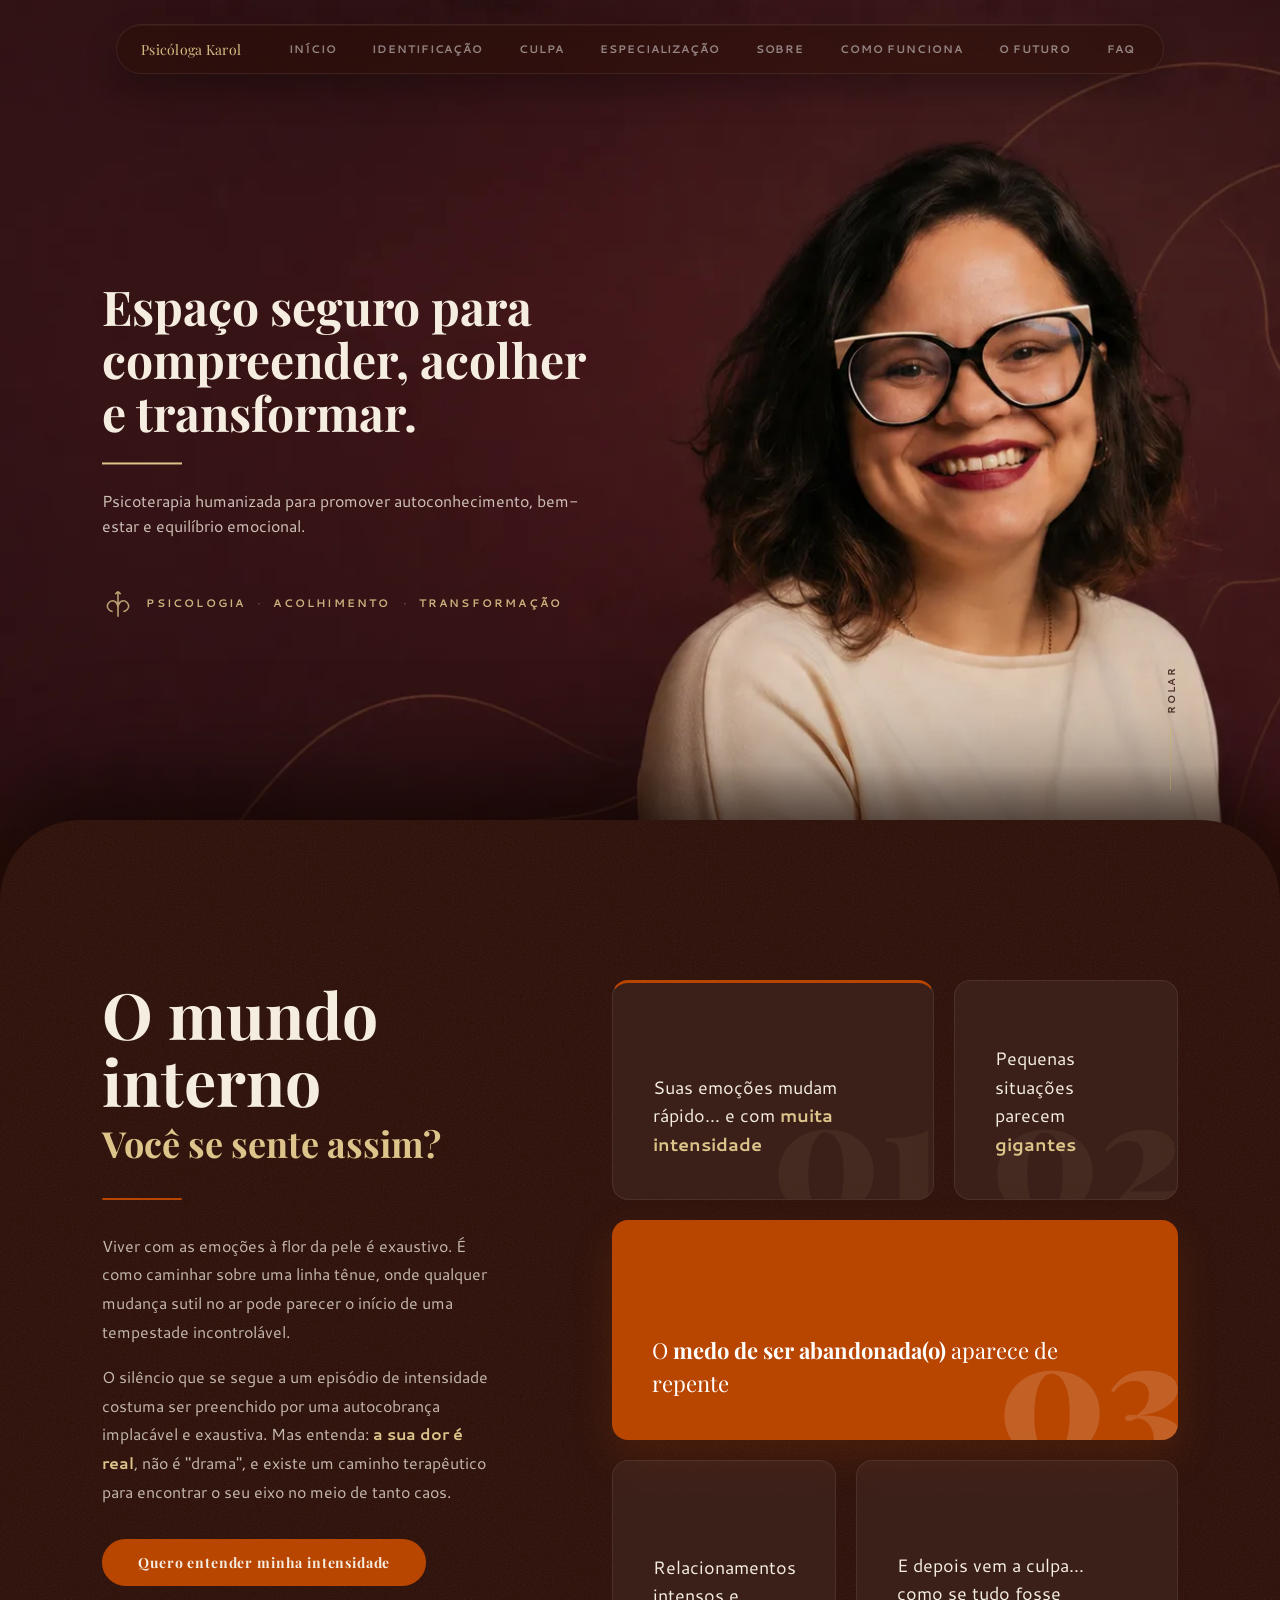
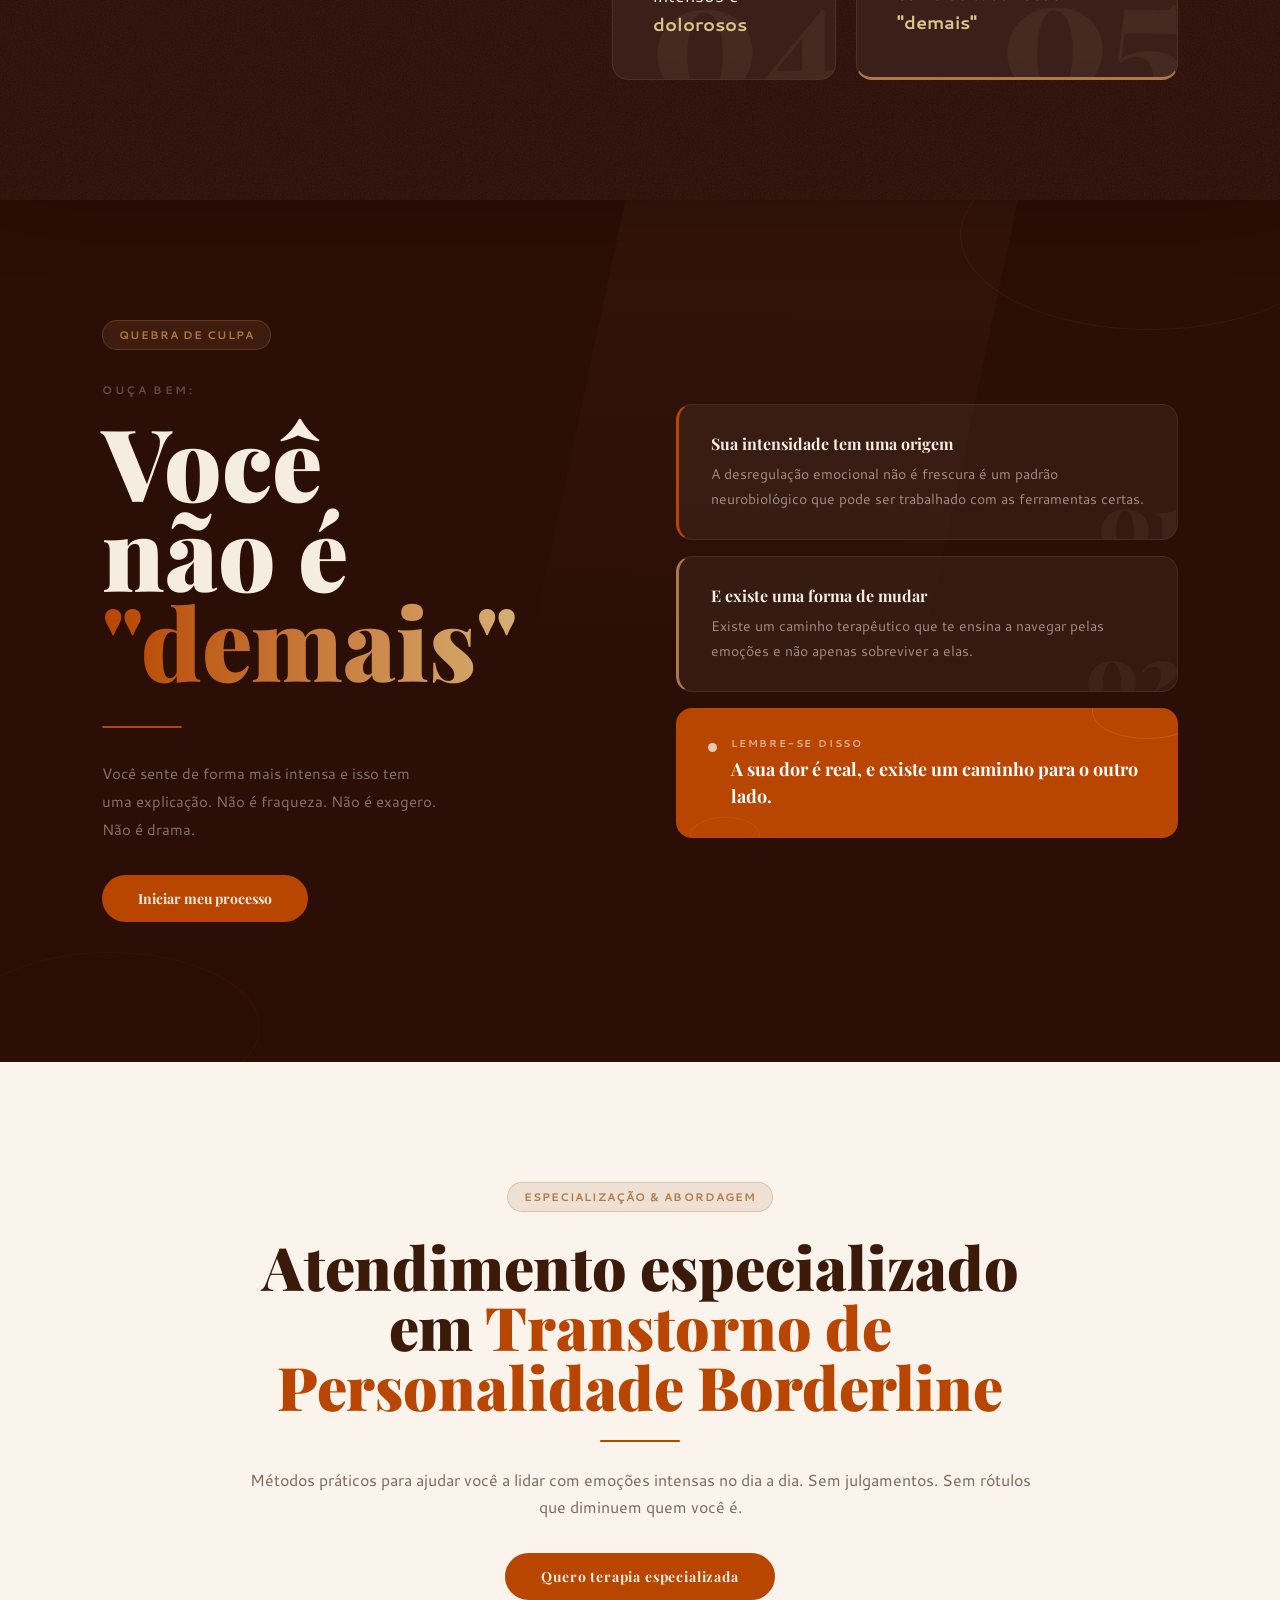
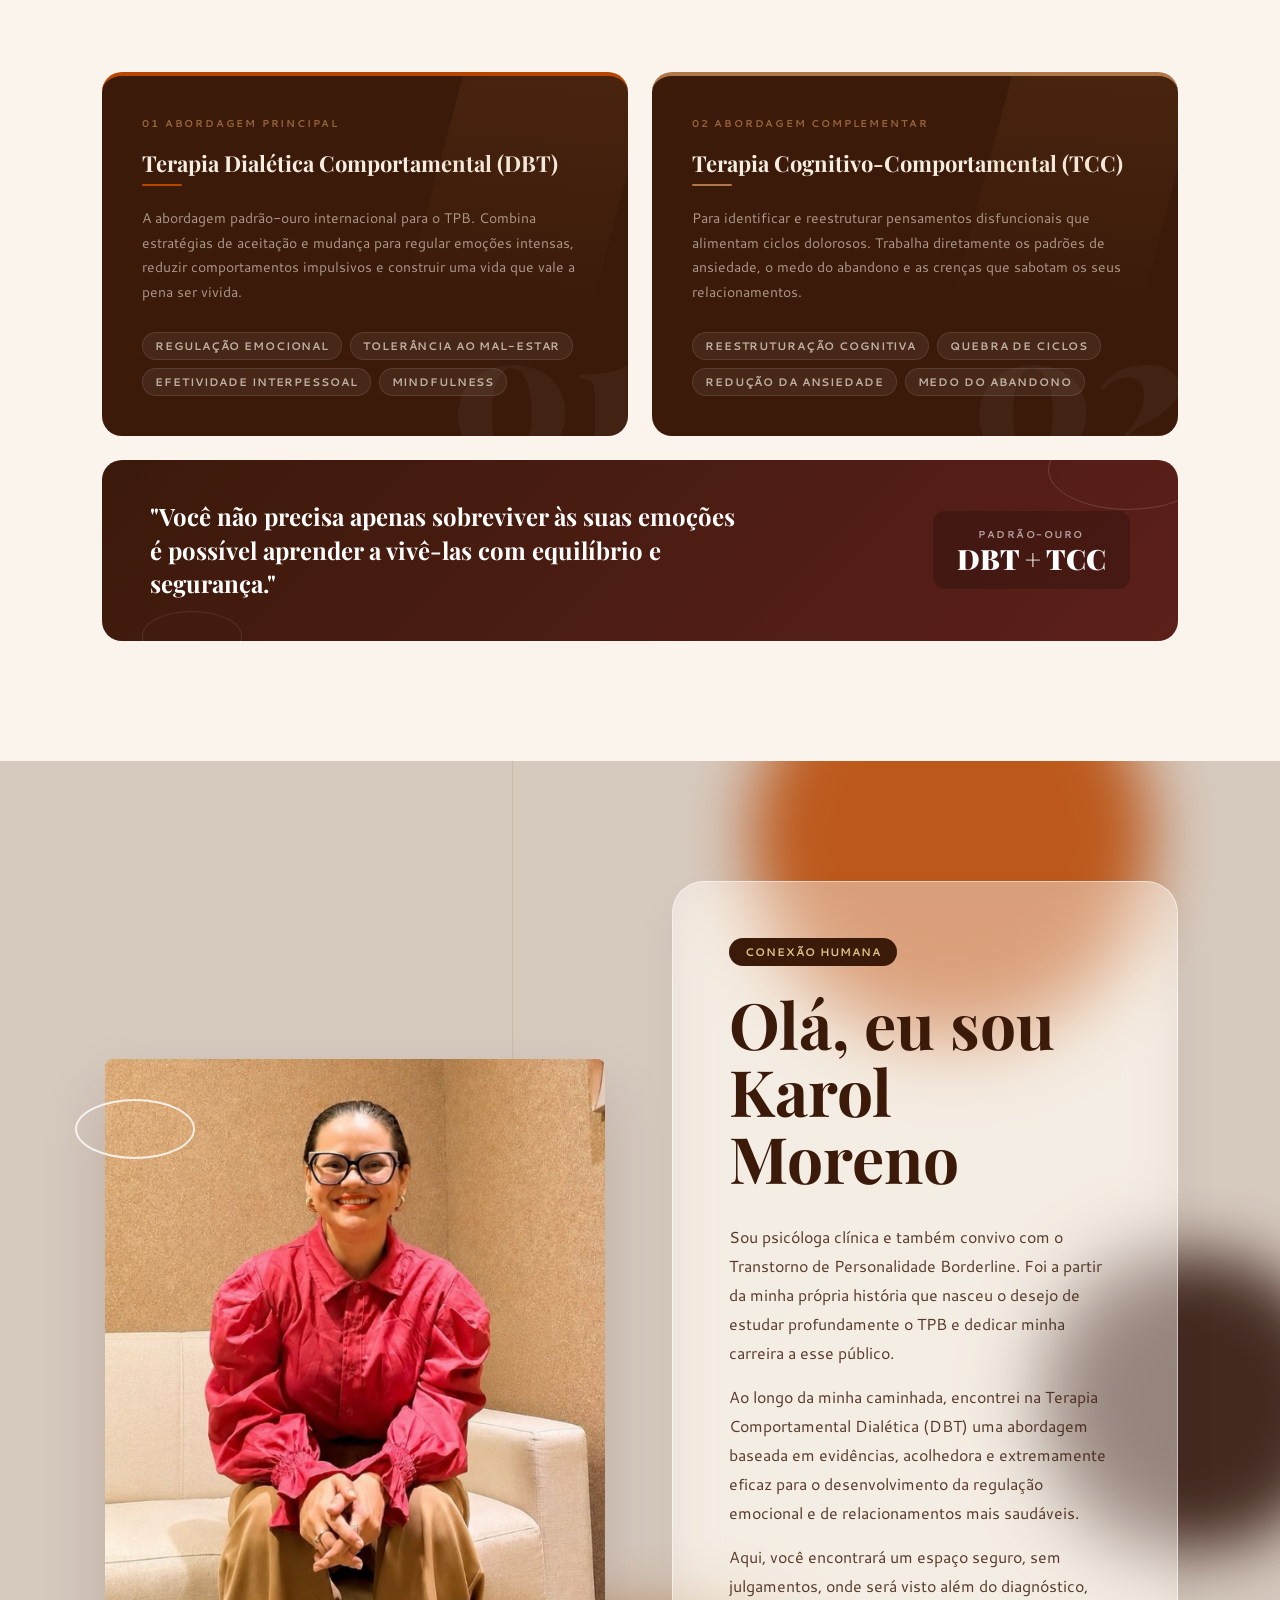
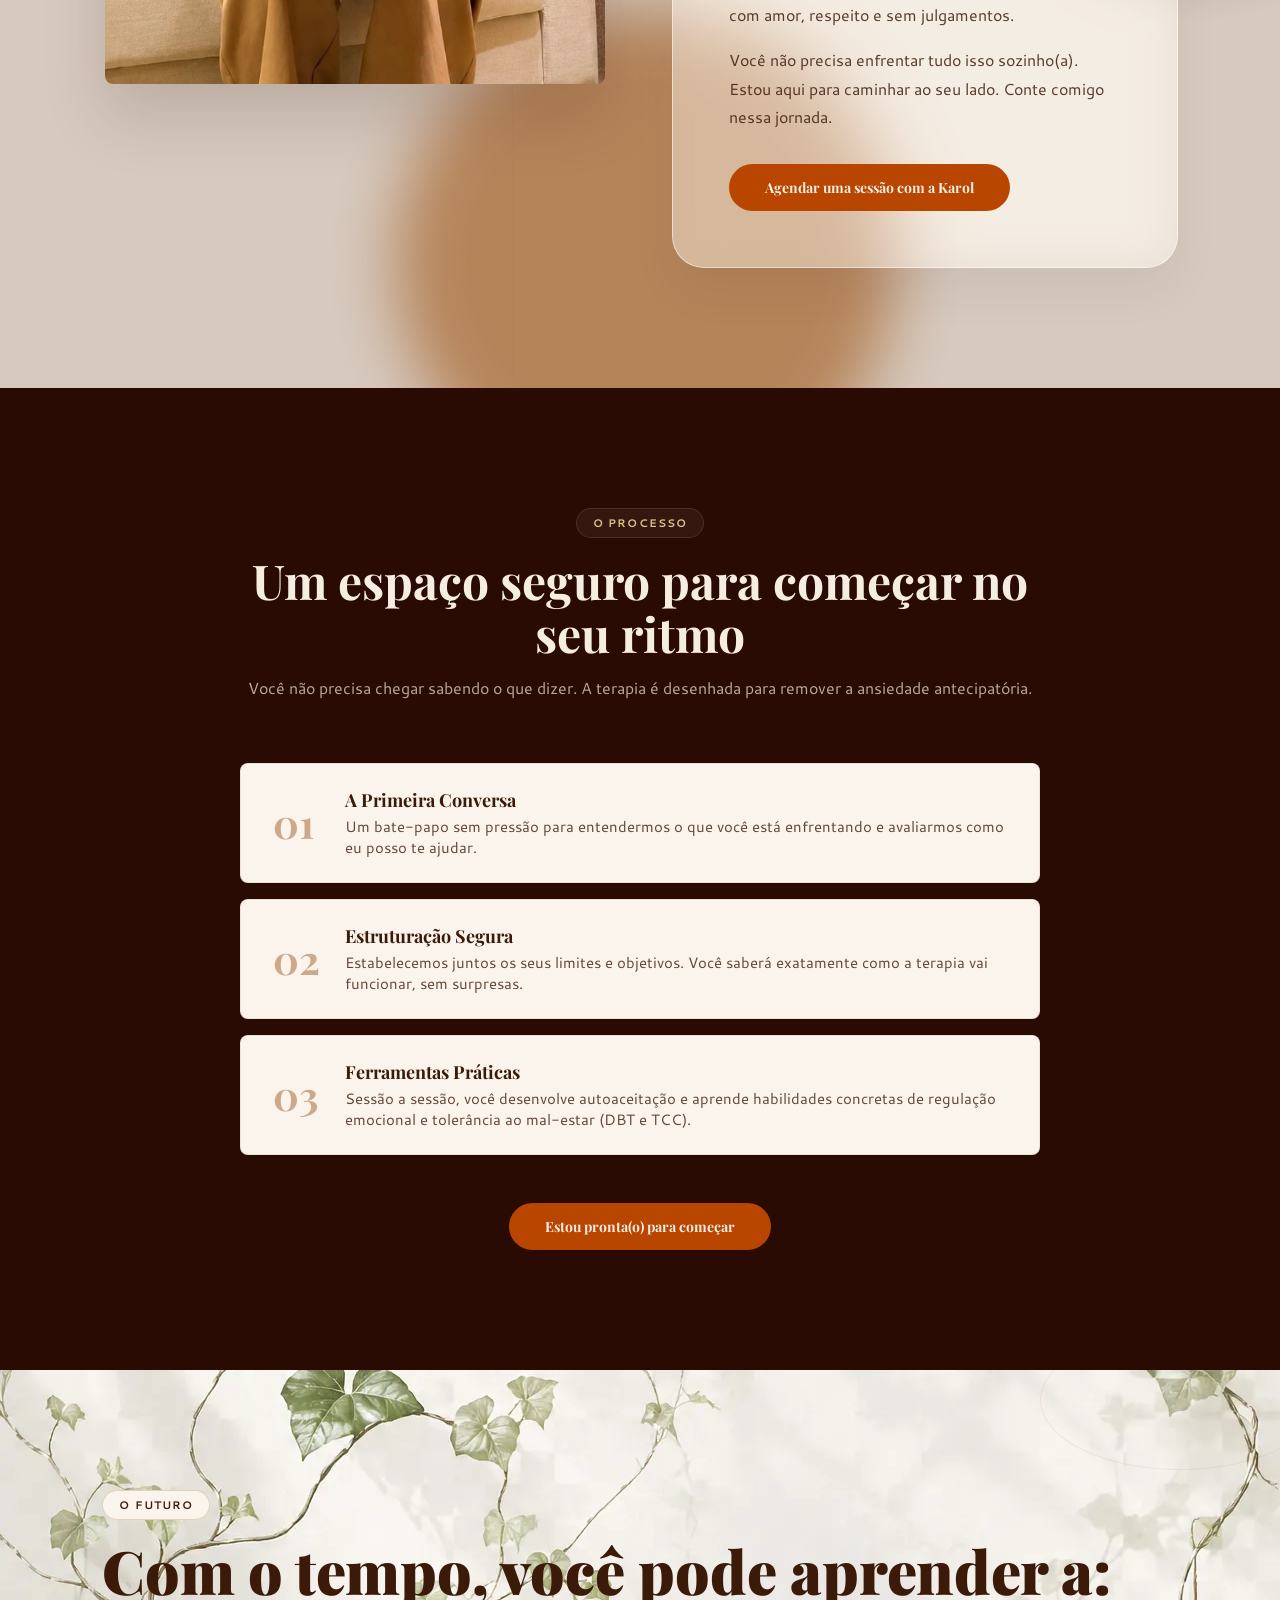
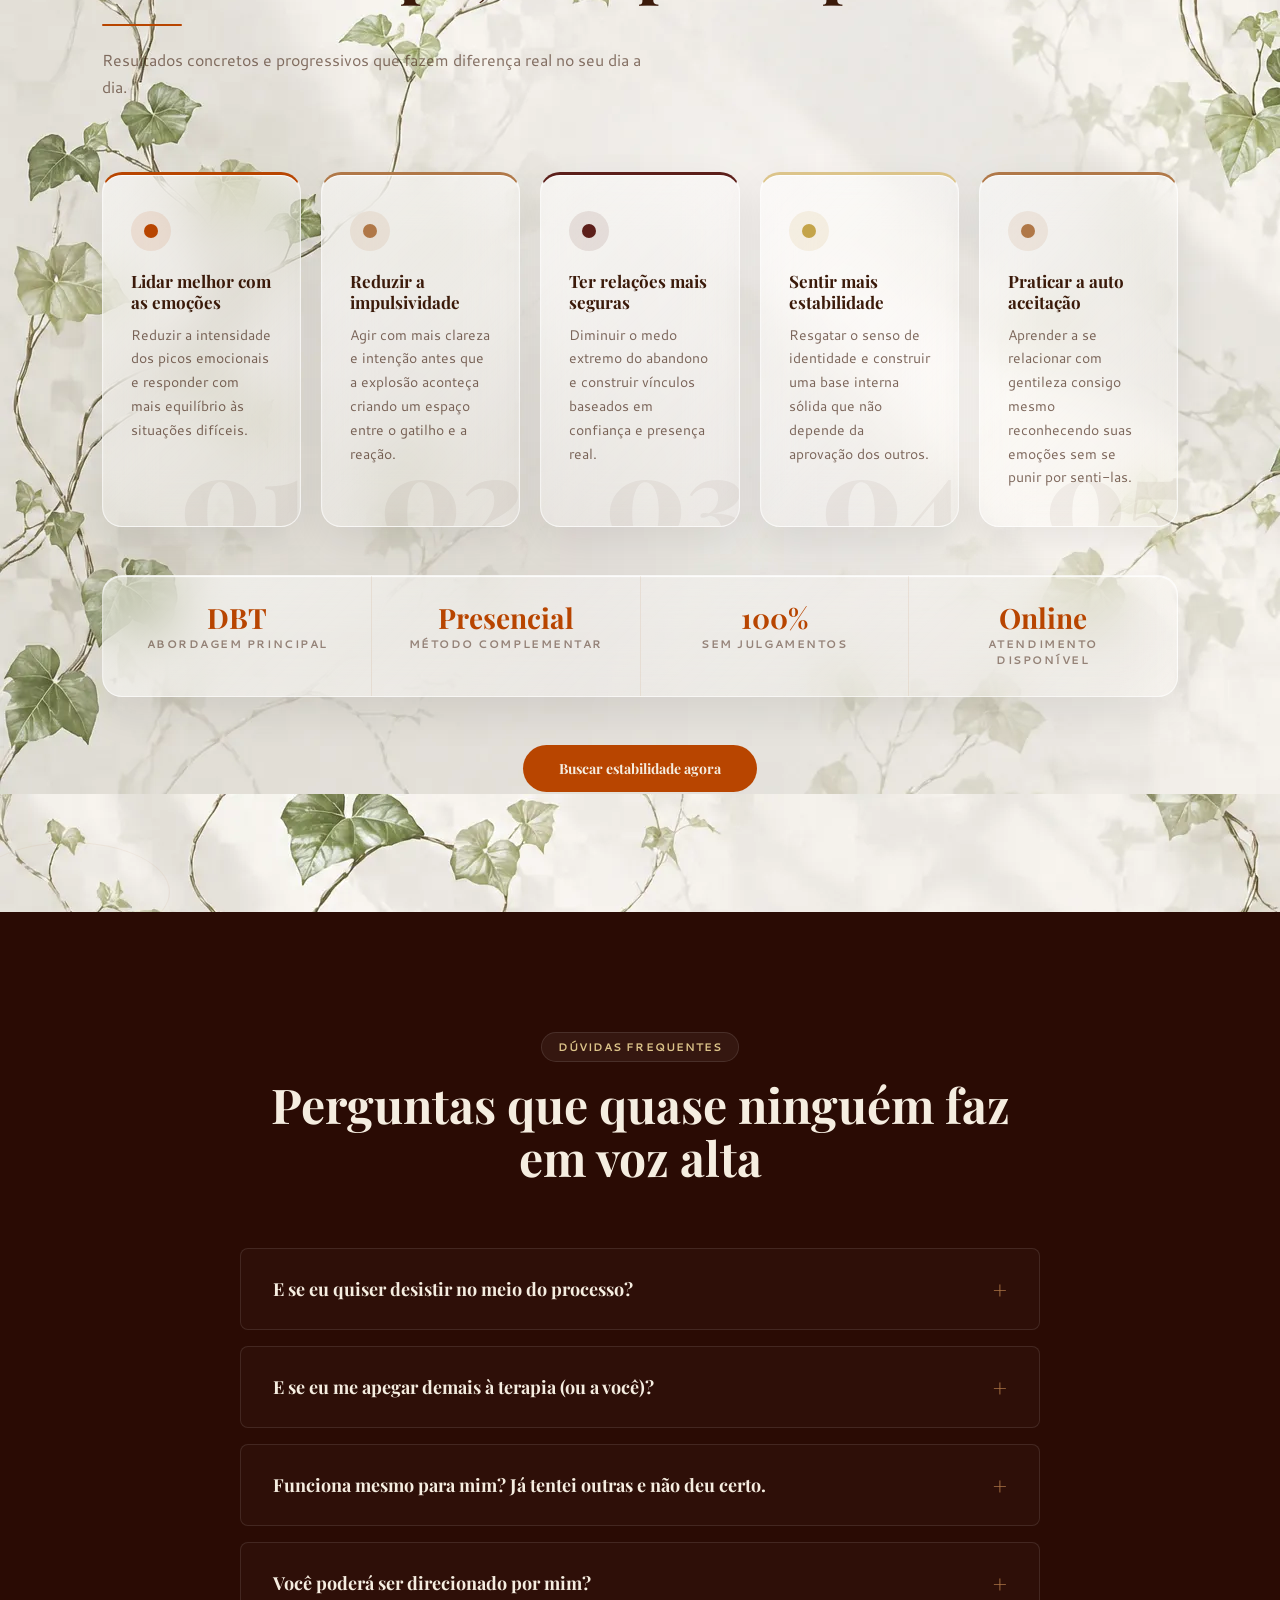
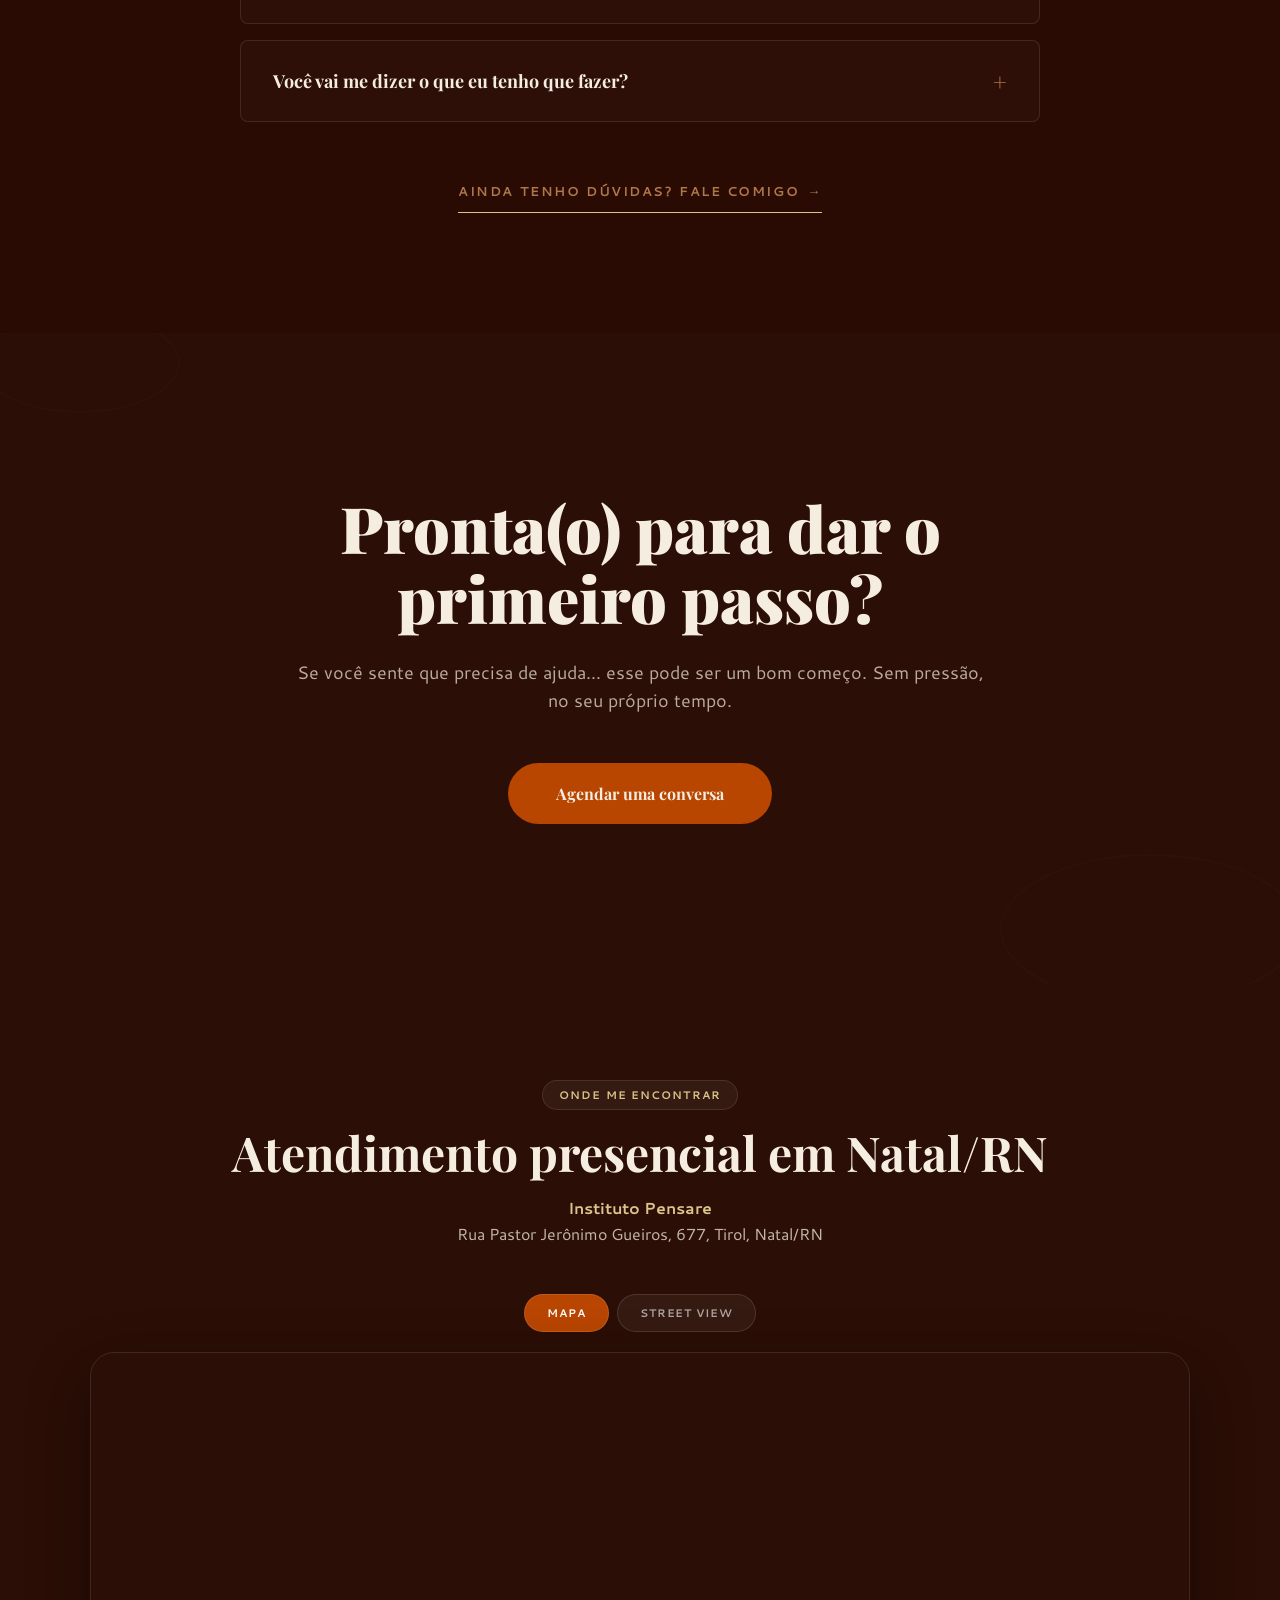
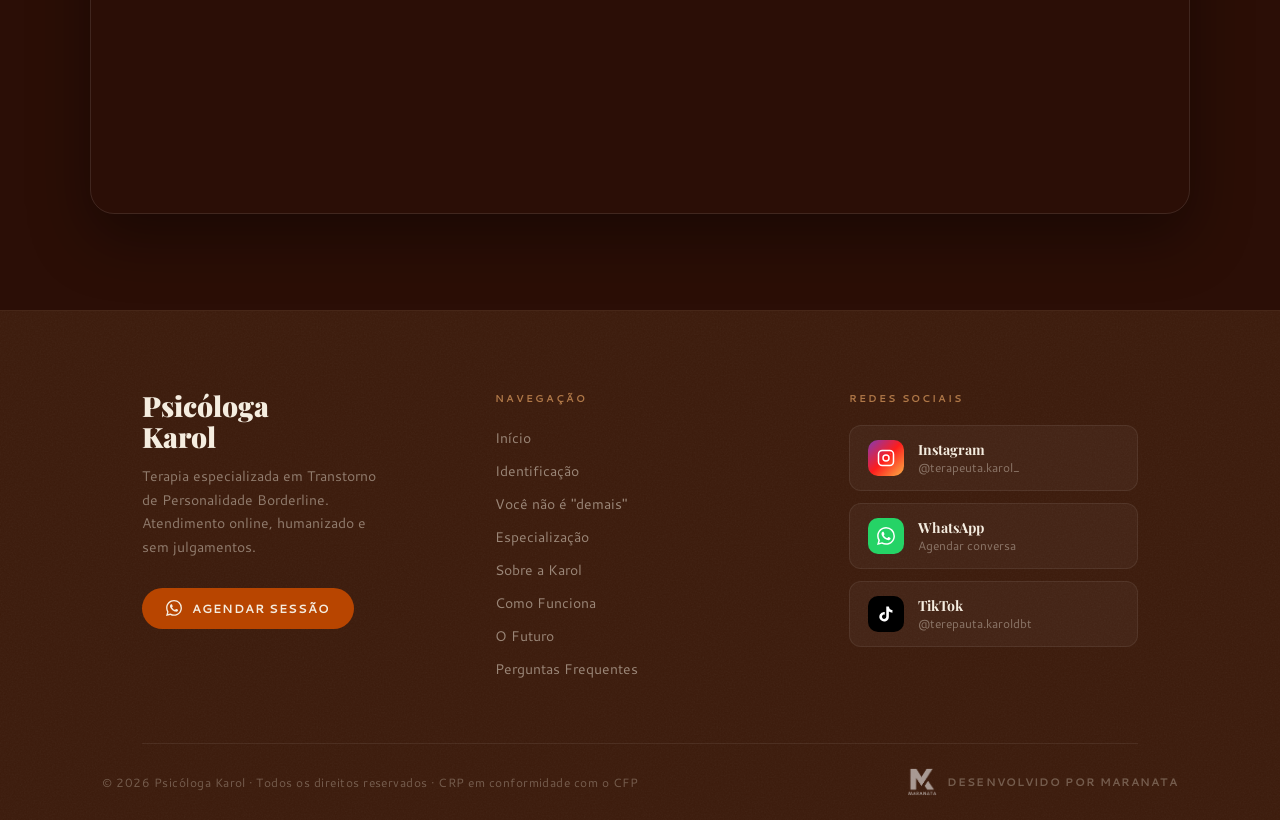
==== commit b4753d8f: "fix link instagram" ====
--- a/index.html
+++ b/index.html
@@ -2874,7 +2874,7 @@
           <p class="footer-col-label">Redes Sociais</p>
           <div class="footer-social-grid">
 
-            <a href="https://www.instagram.com/terapeuta.karol_/" target="_blank" rel="noopener noreferrer" class="footer-social-link">
+            <a href="https://www.instagram.com/stories/especialistatpb_karolpsi/" target="_blank" rel="noopener noreferrer" class="footer-social-link">
               <div class="footer-social-icon" style="background:linear-gradient(135deg,#833ab4,#fd1d1d,#fcb045);">
                 <svg viewBox="0 0 24 24" fill="none" stroke="#fff" stroke-width="2" stroke-linecap="round" stroke-linejoin="round">
                   <rect x="2" y="2" width="20" height="20" rx="5" ry="5"/>
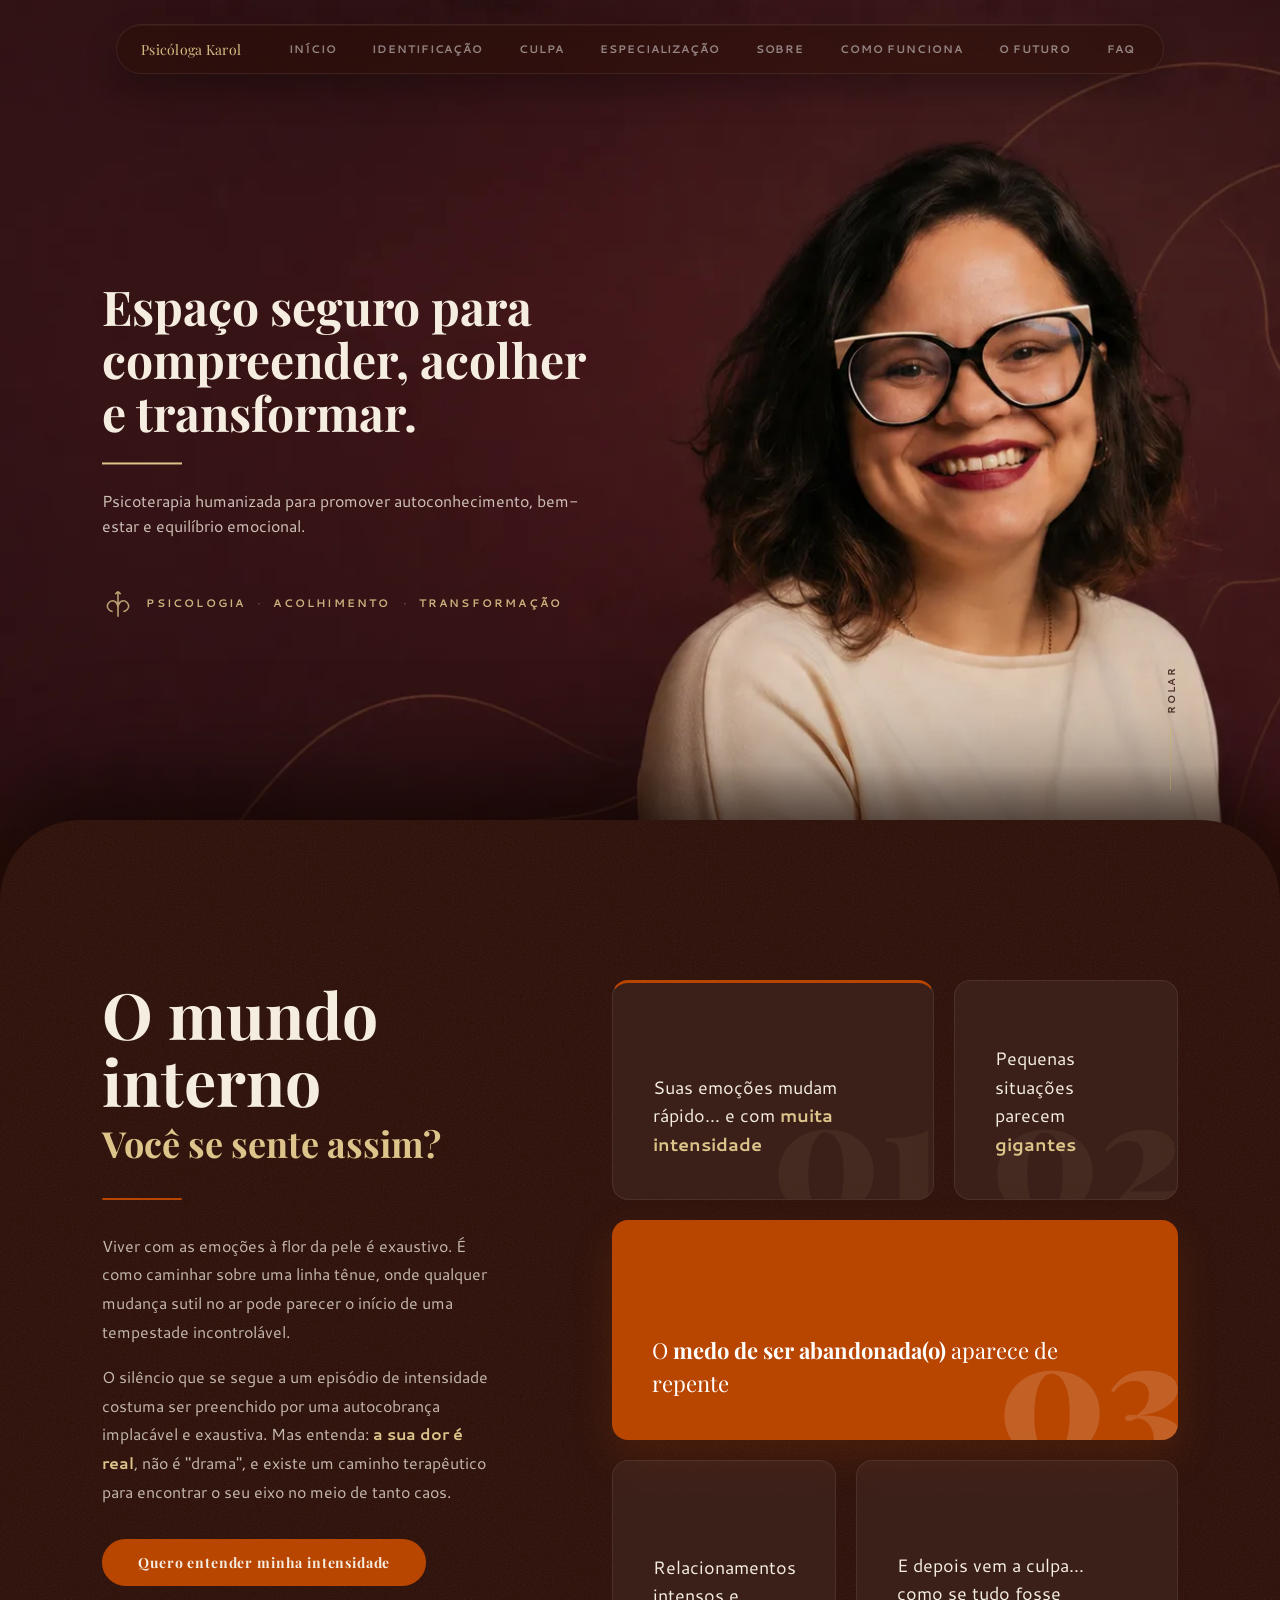
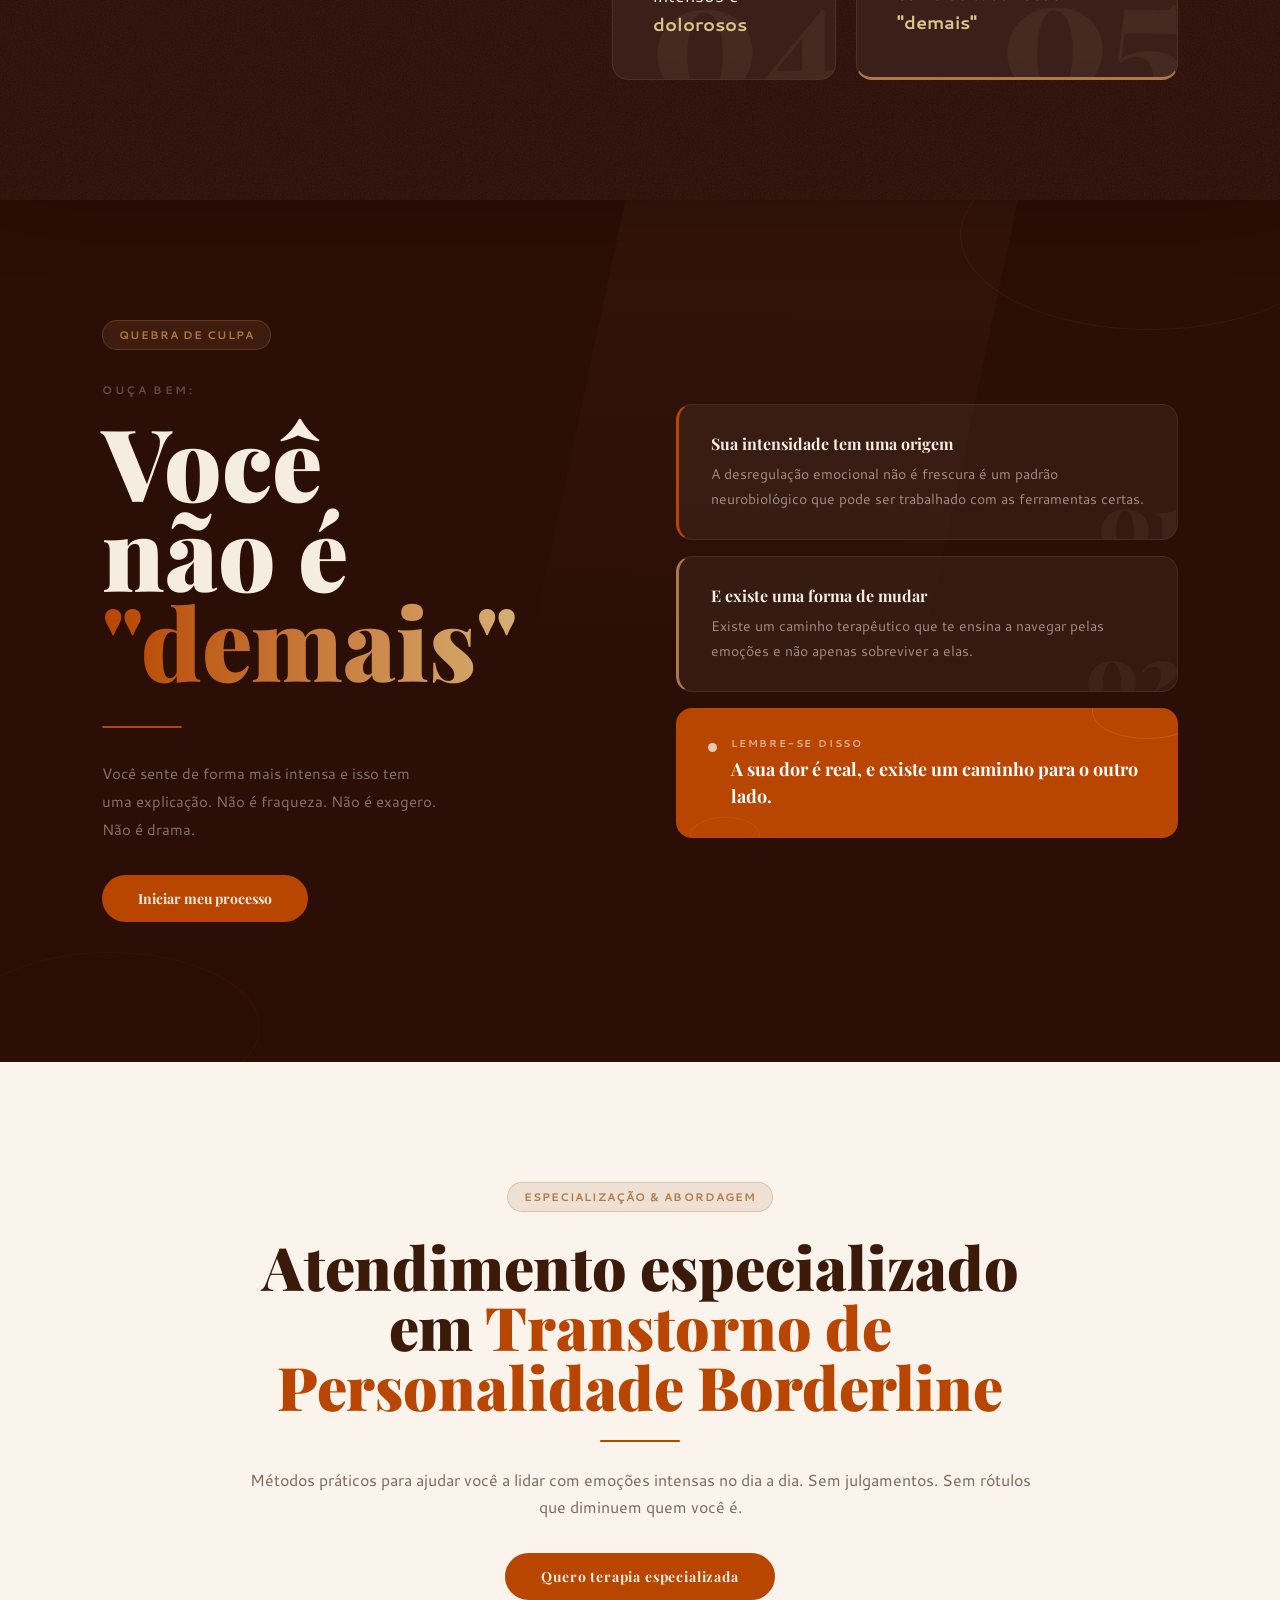
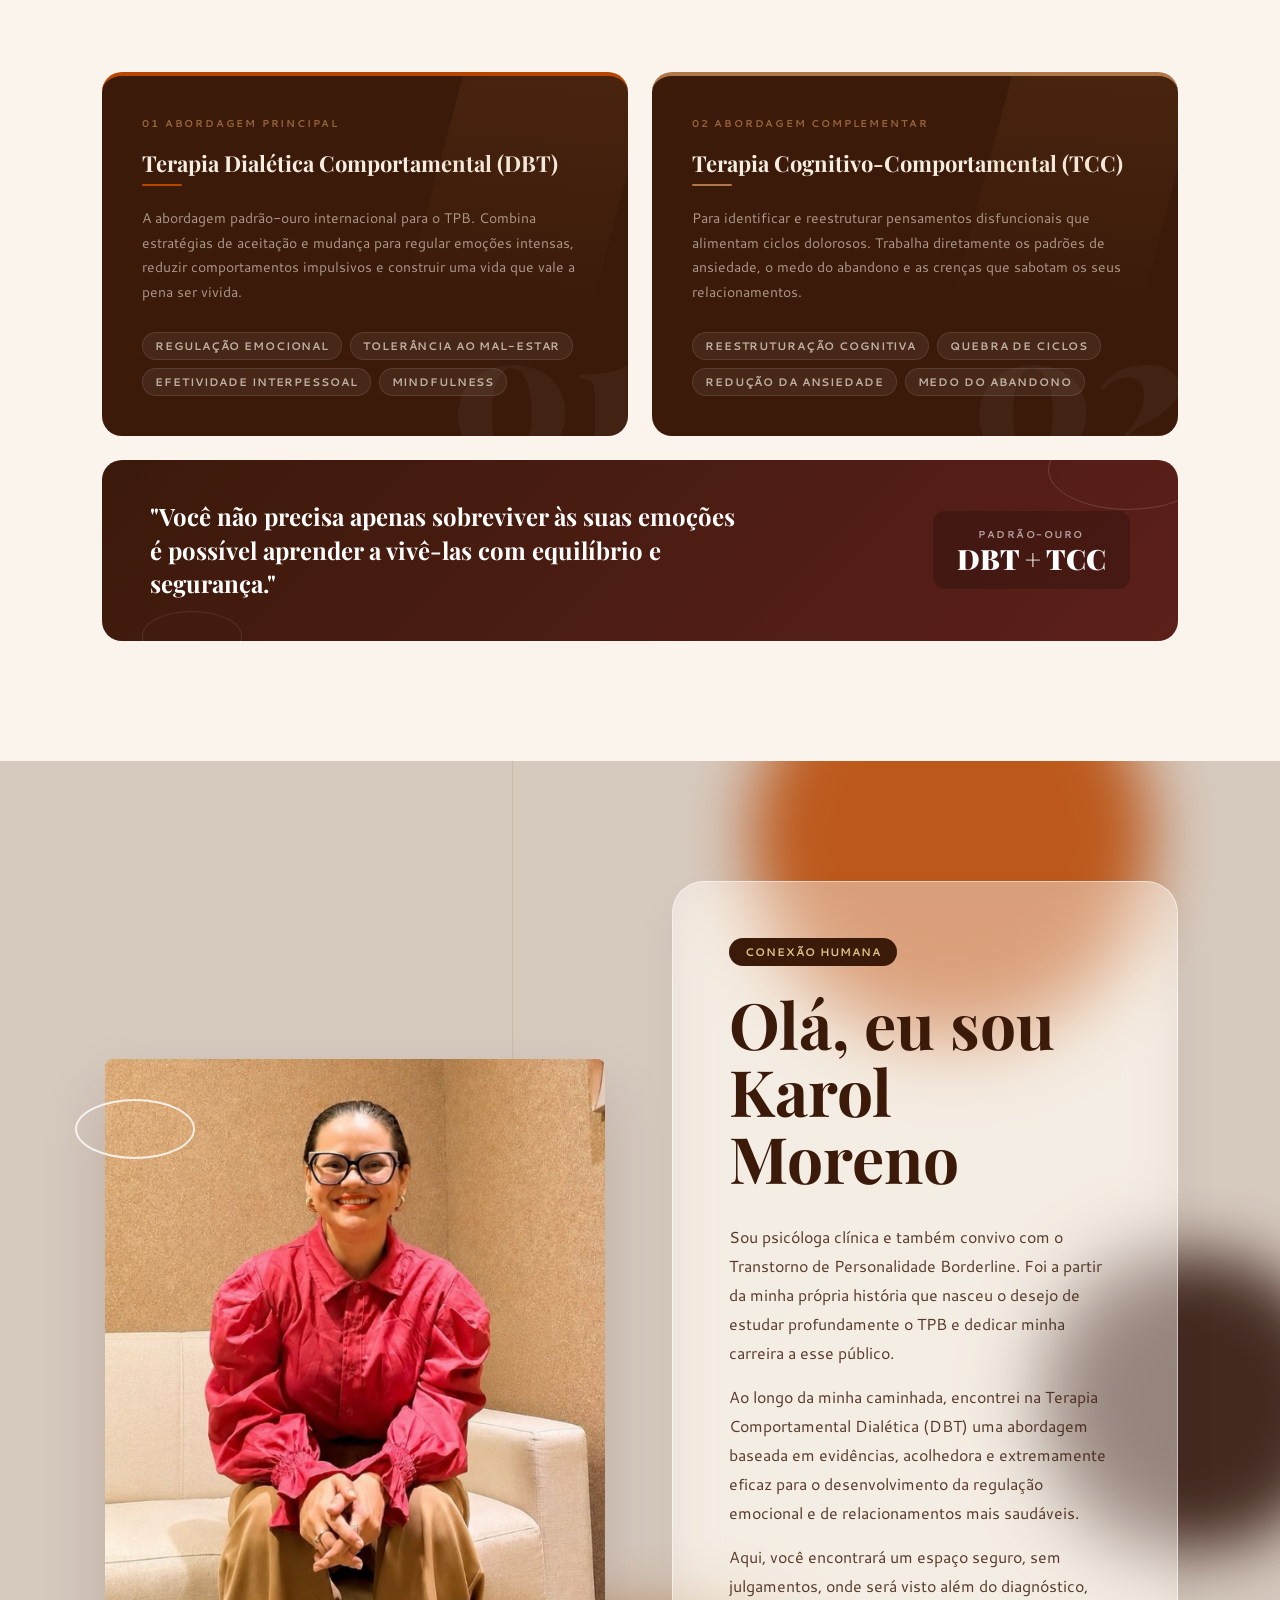
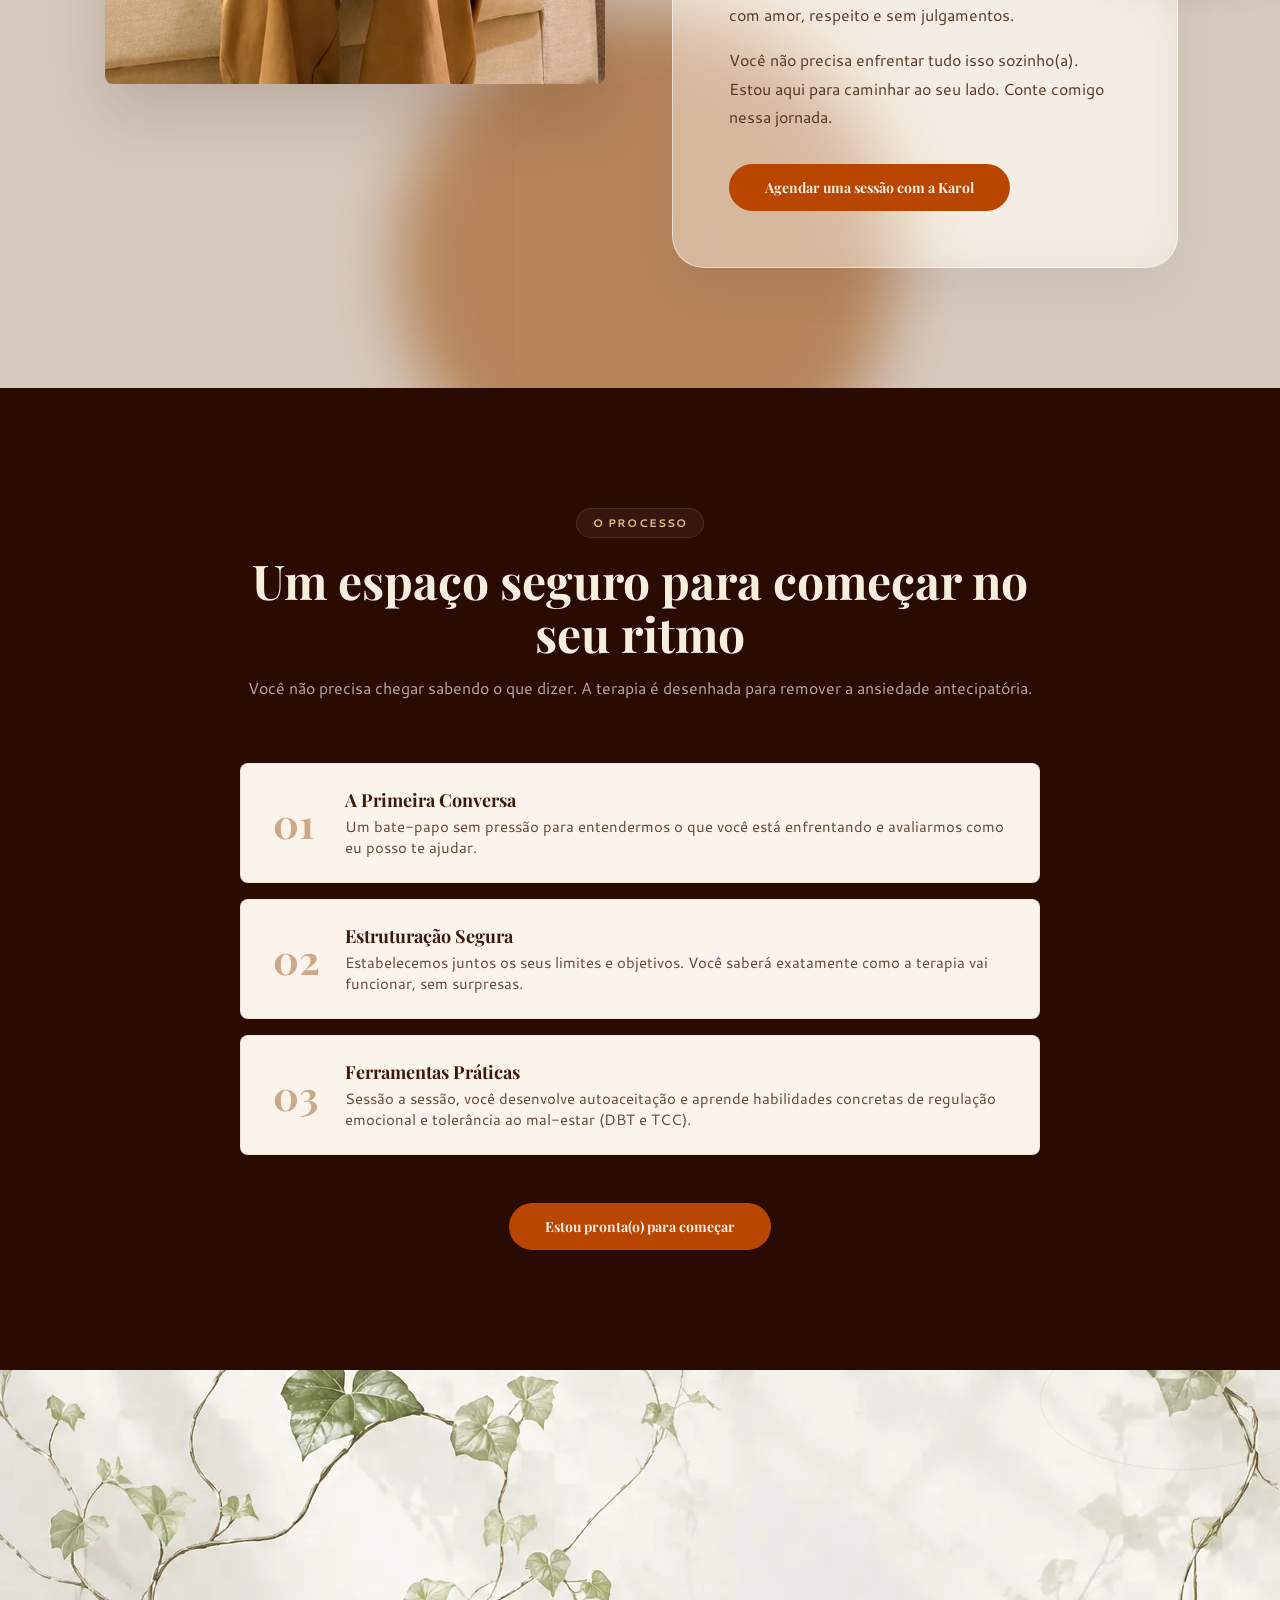
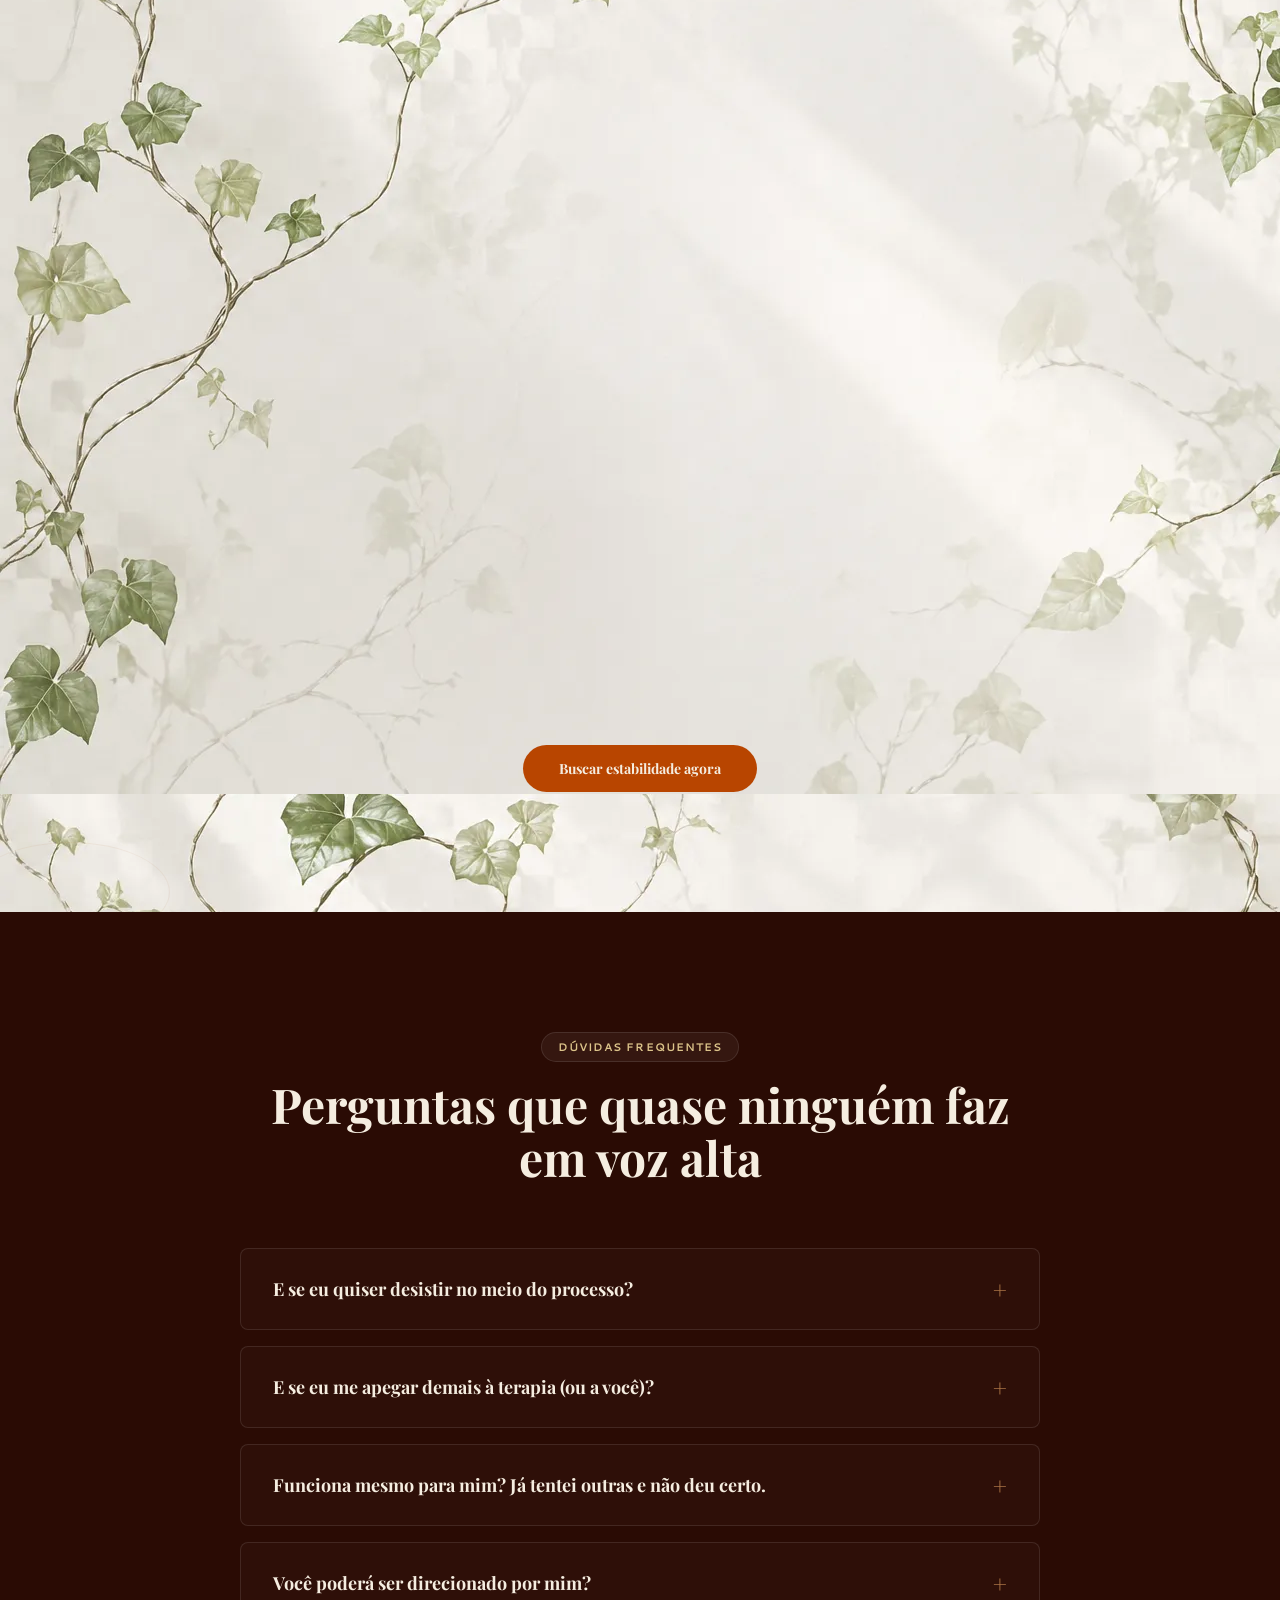
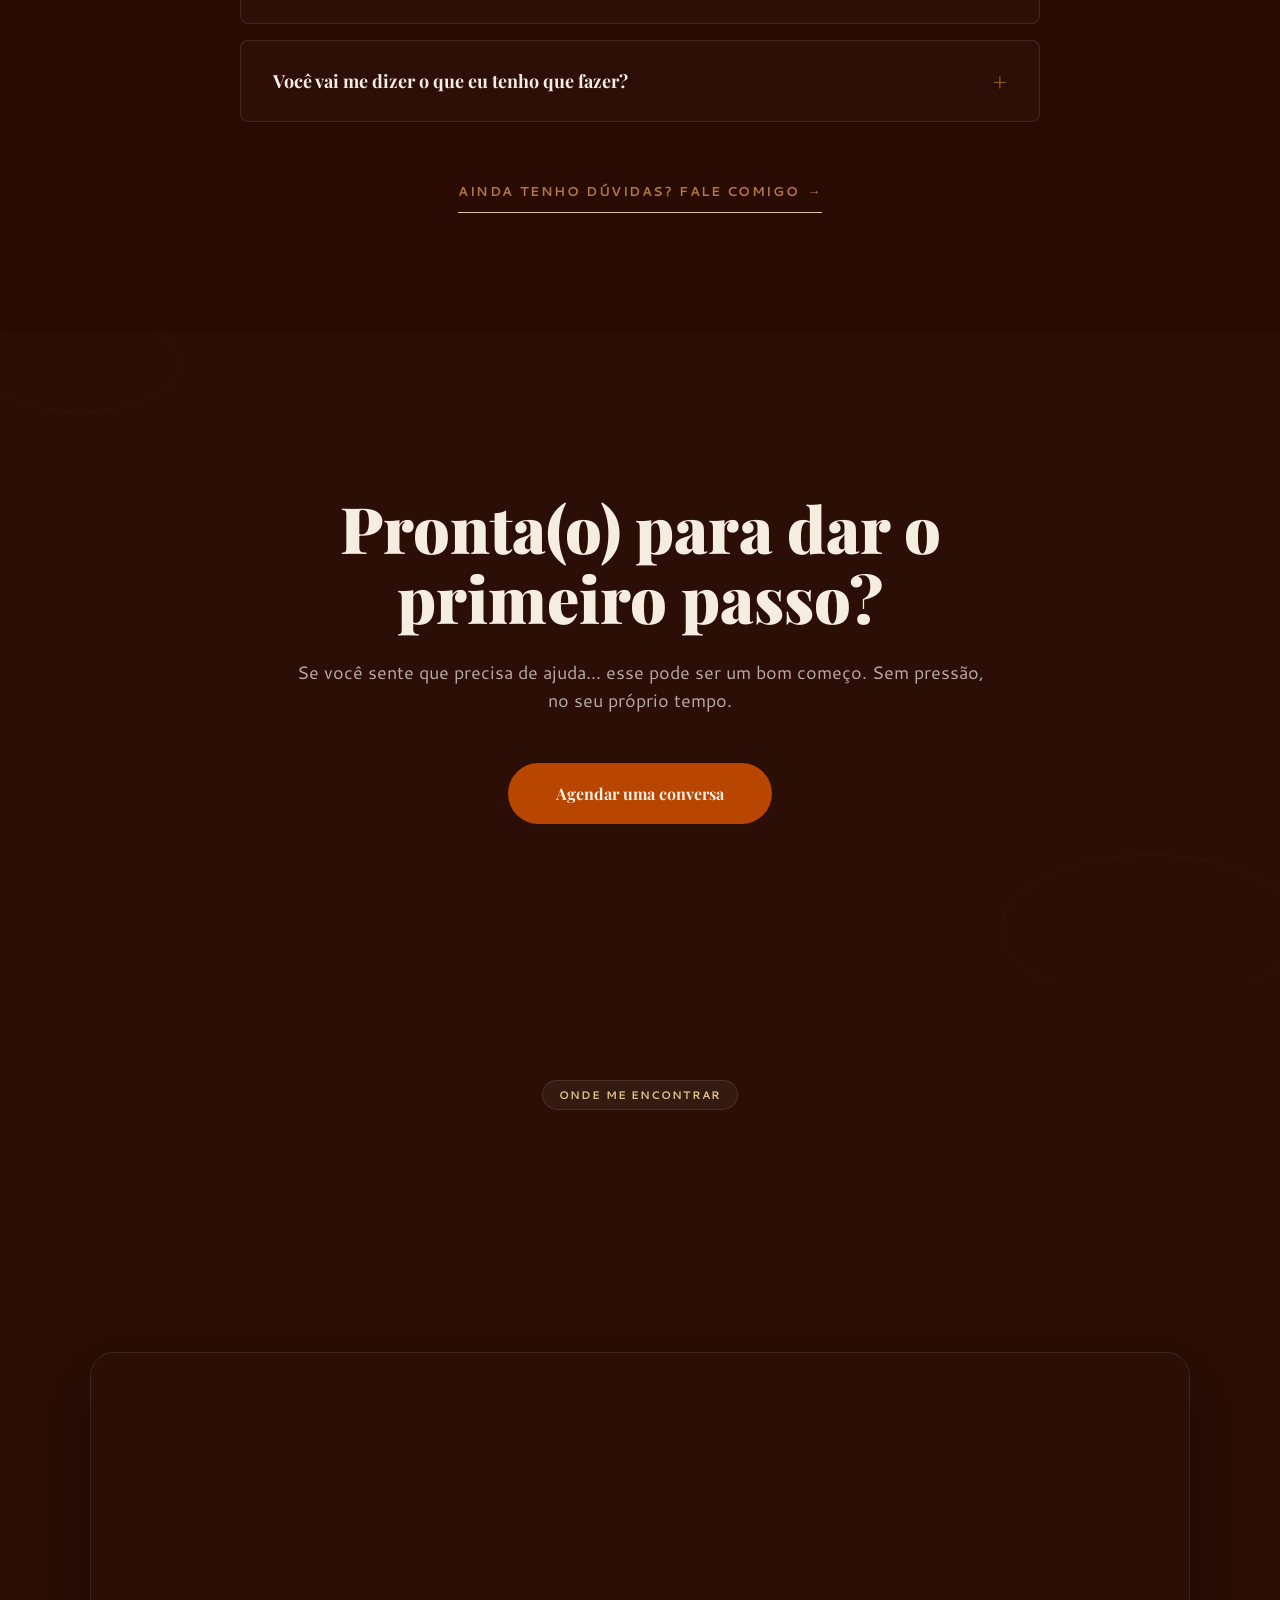
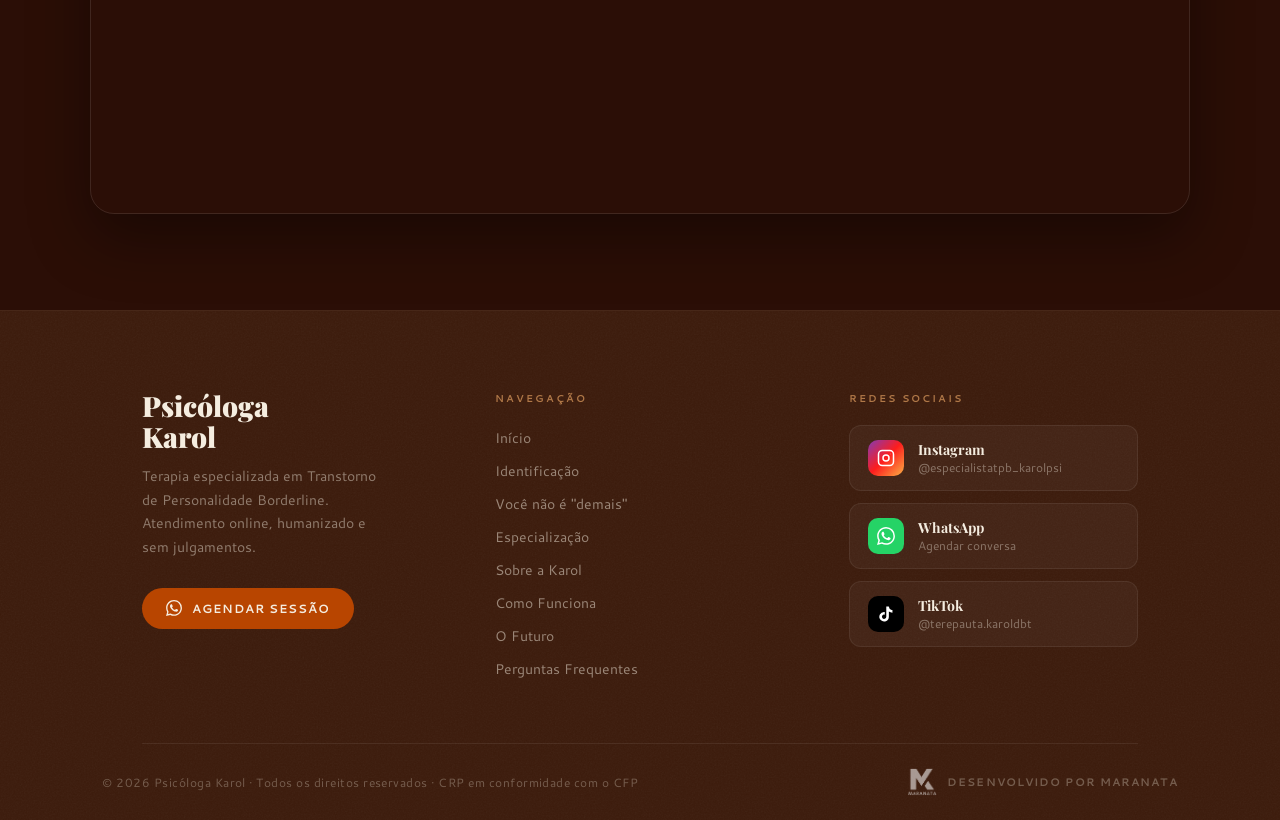
==== commit 5947965f: "chore(footer): update instagram social handle" ====
--- a/index.html
+++ b/index.html
@@ -2884,7 +2884,7 @@
               </div>
               <div>
                 <p class="footer-social-info-name">Instagram</p>
-                <p class="footer-social-info-handle">@terapeuta.karol_</p>
+                <p class="footer-social-info-handle">@especialistatpb_karolpsi</p>
               </div>
             </a>
 
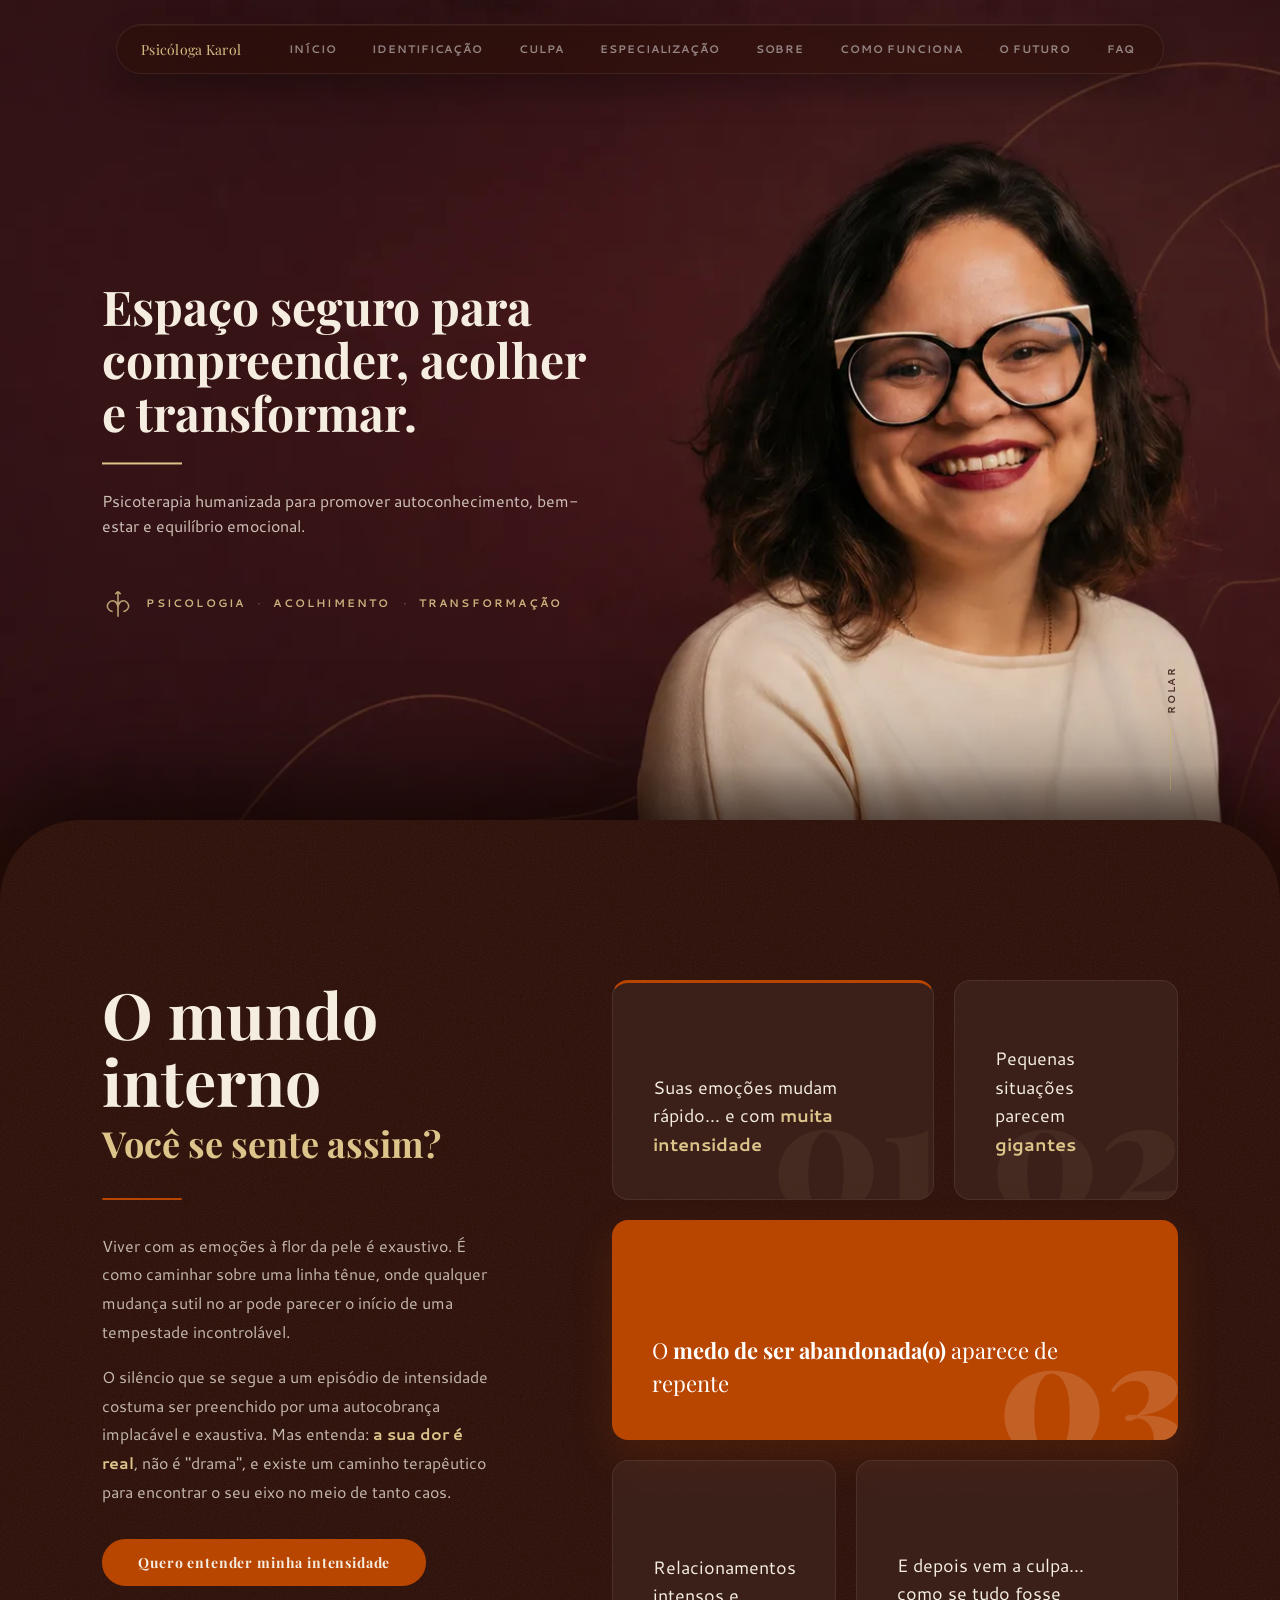
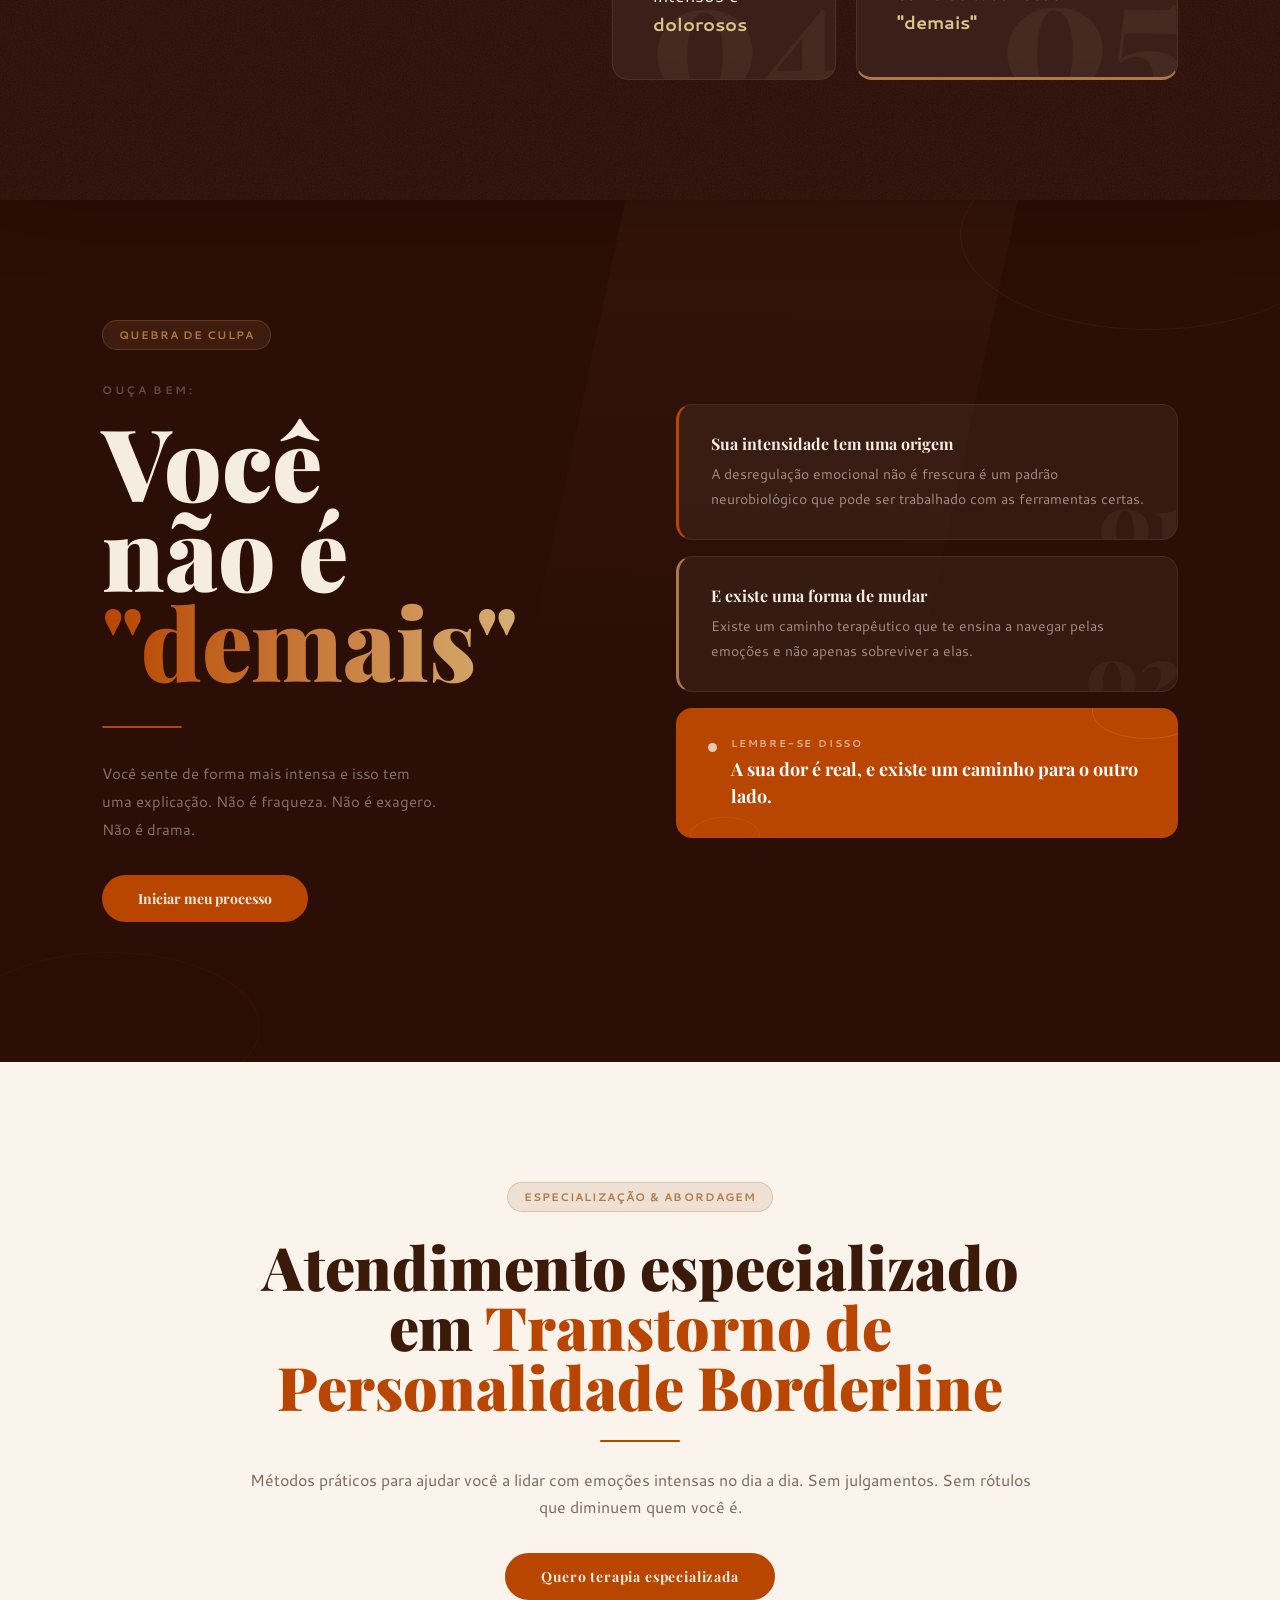
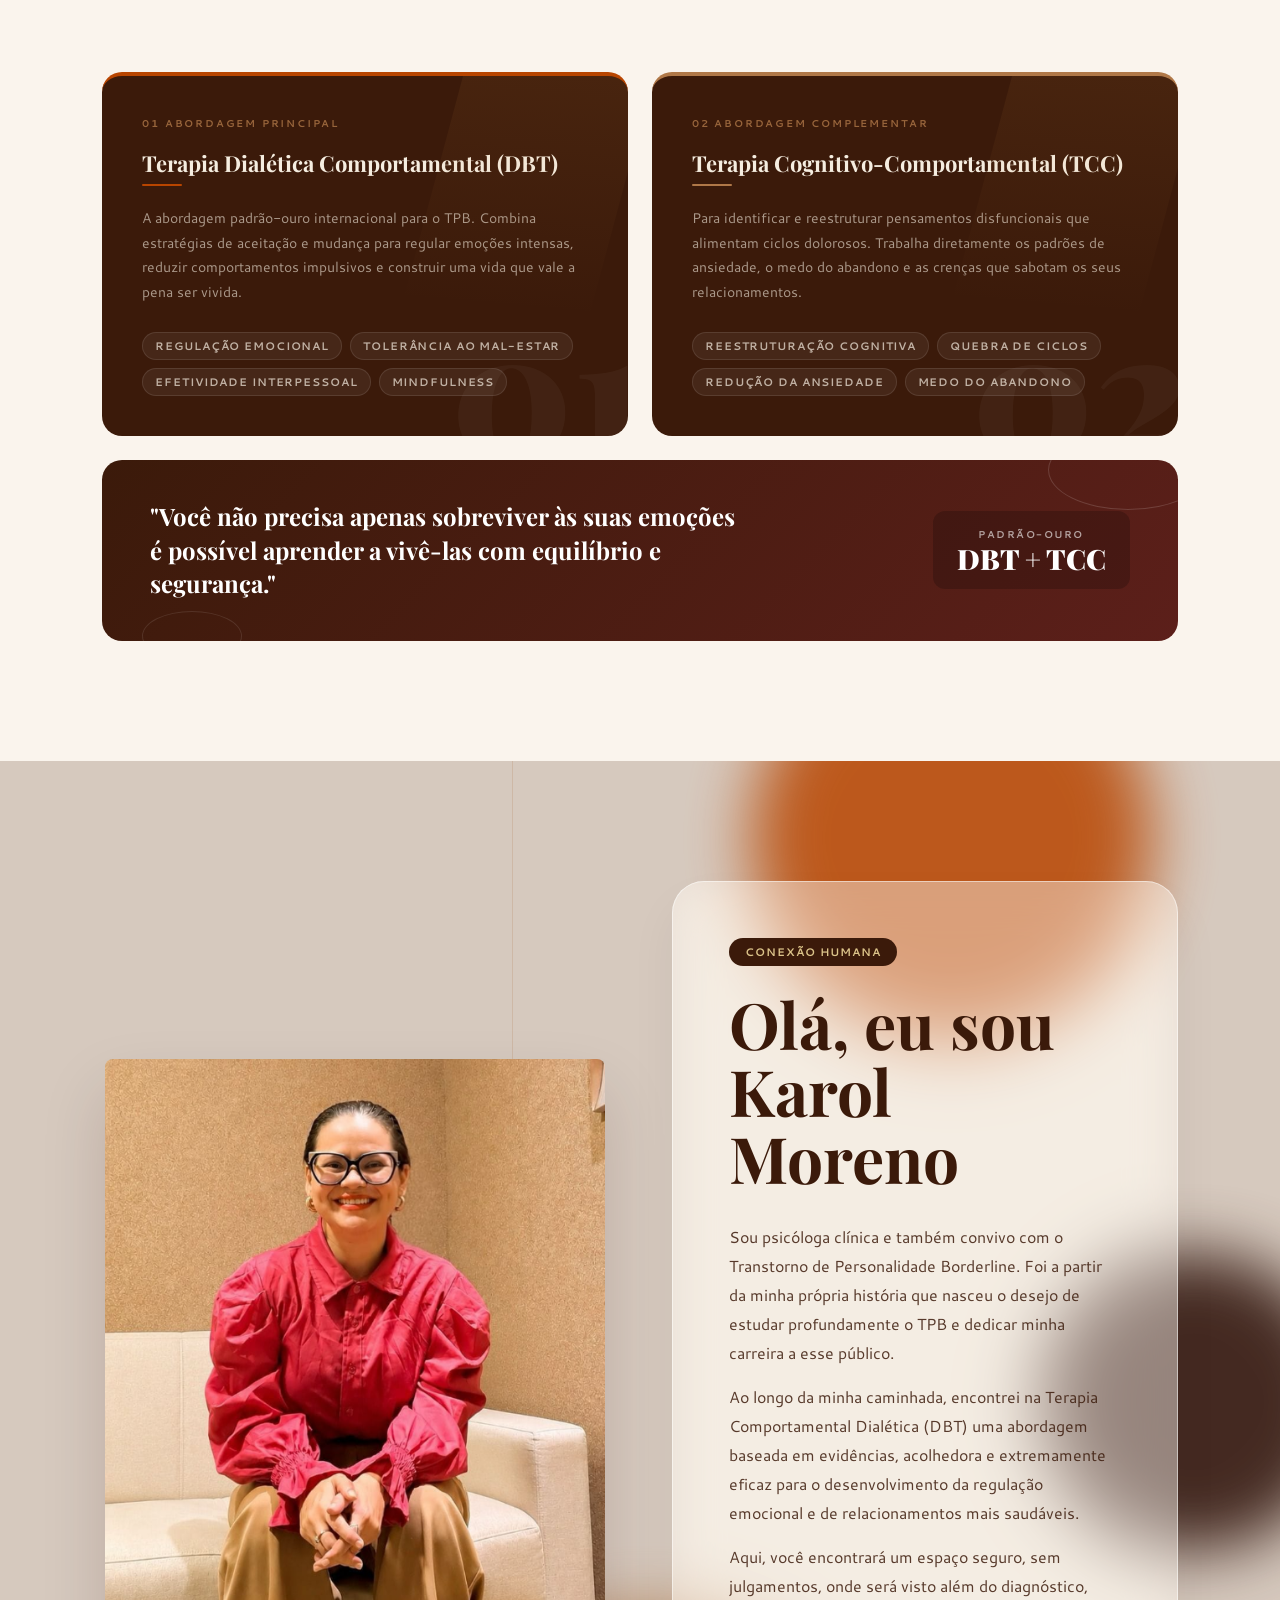
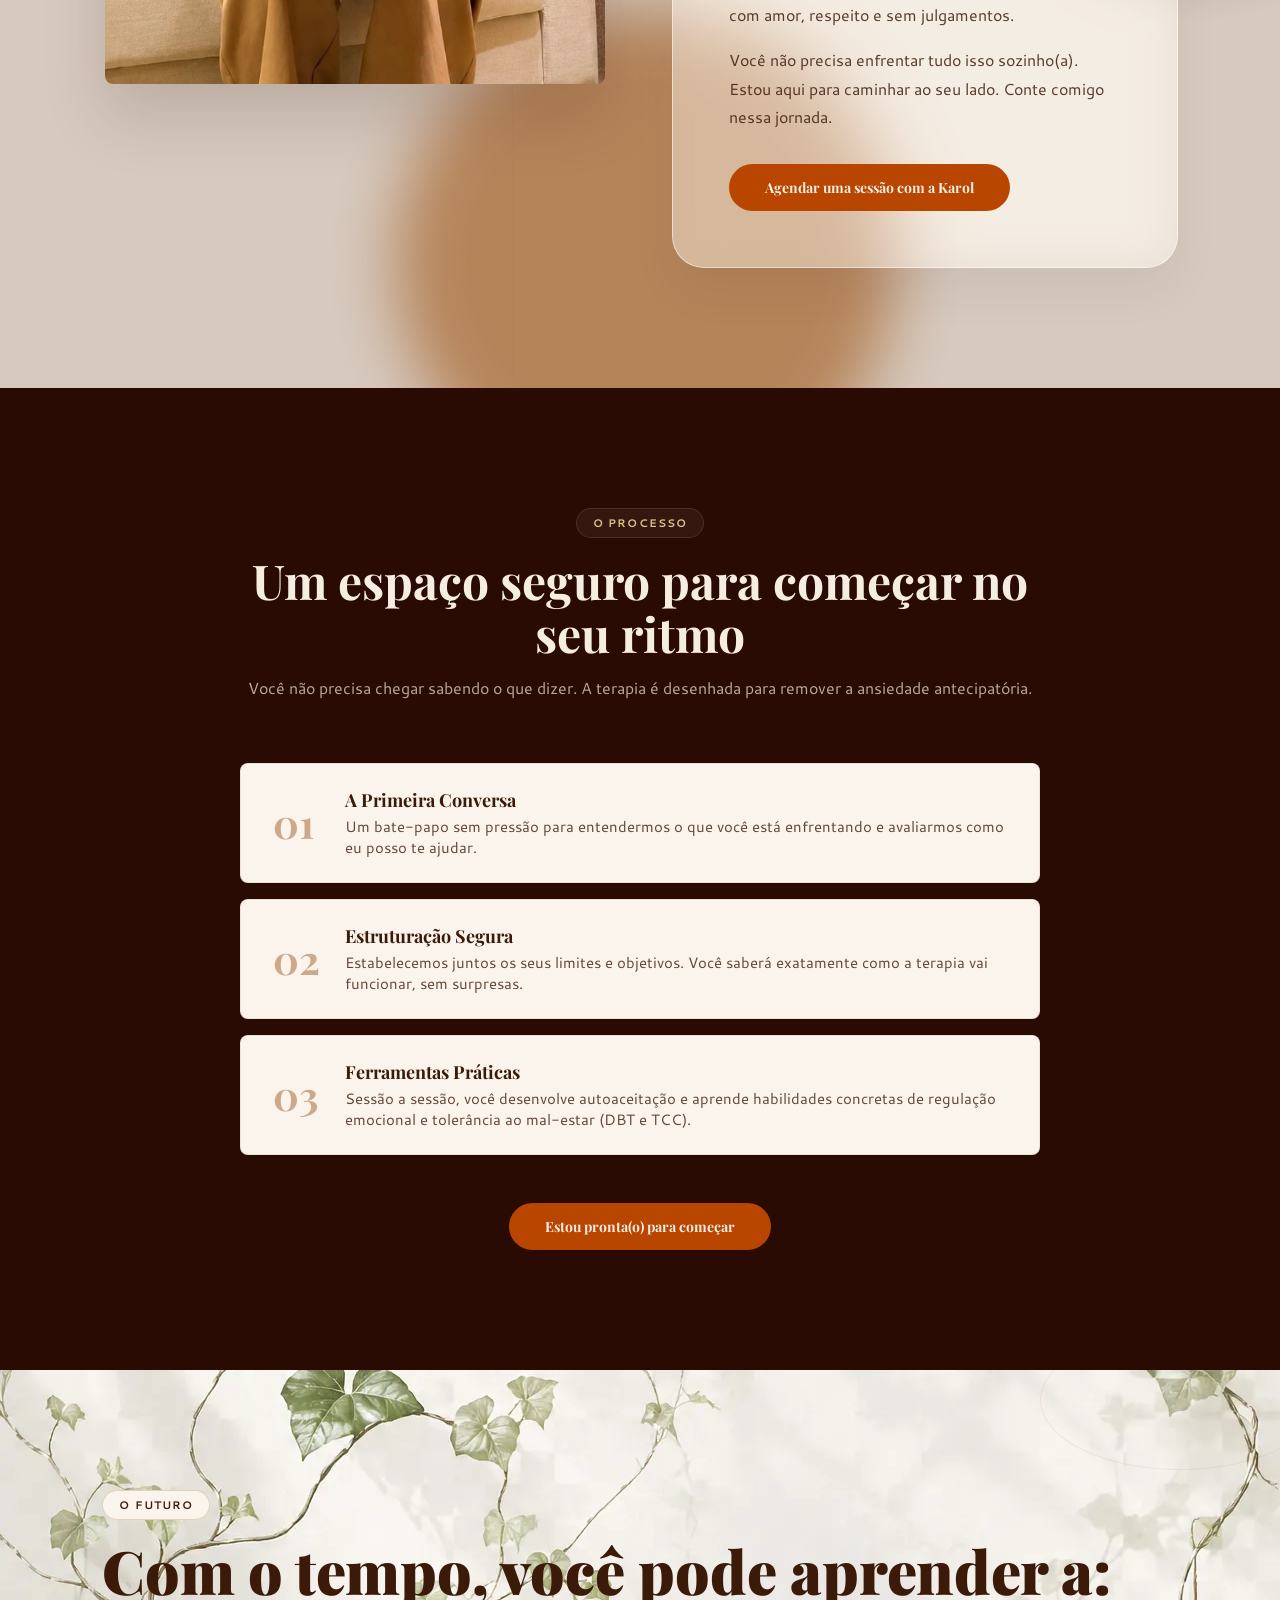
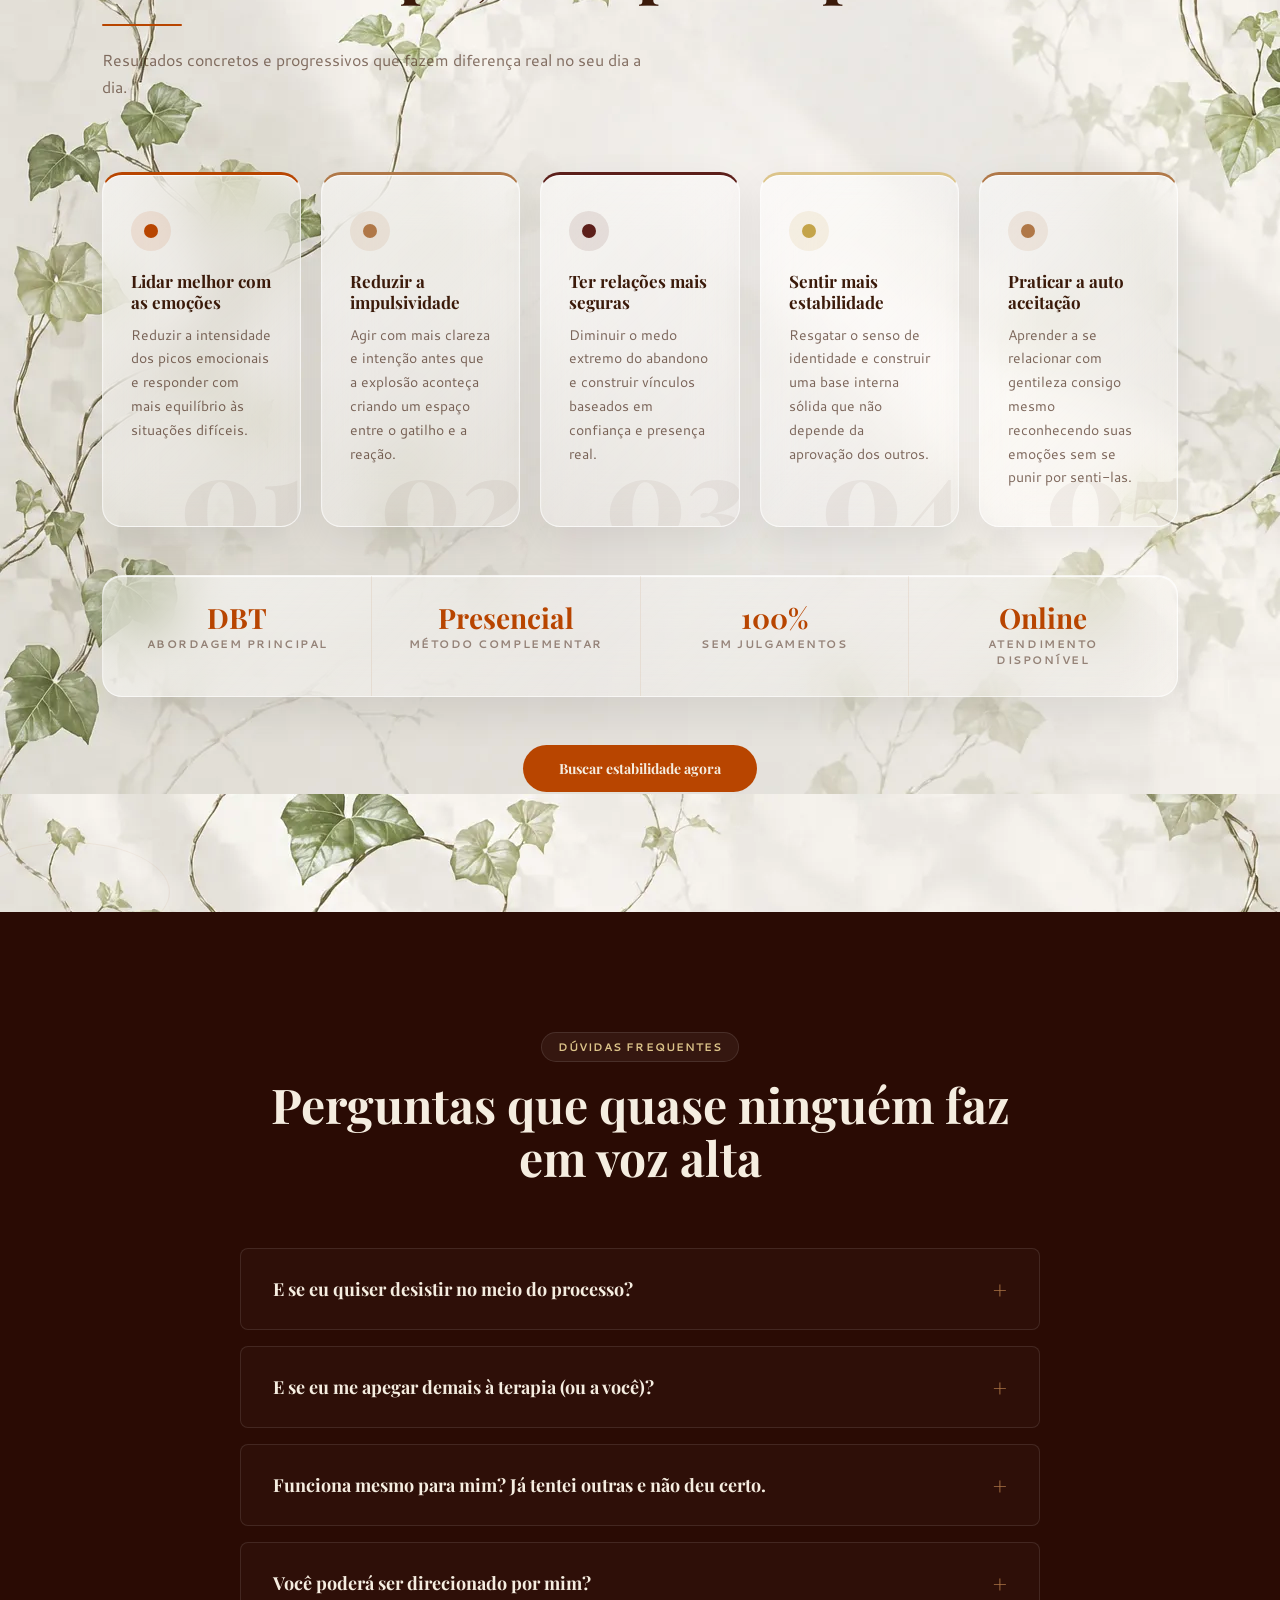
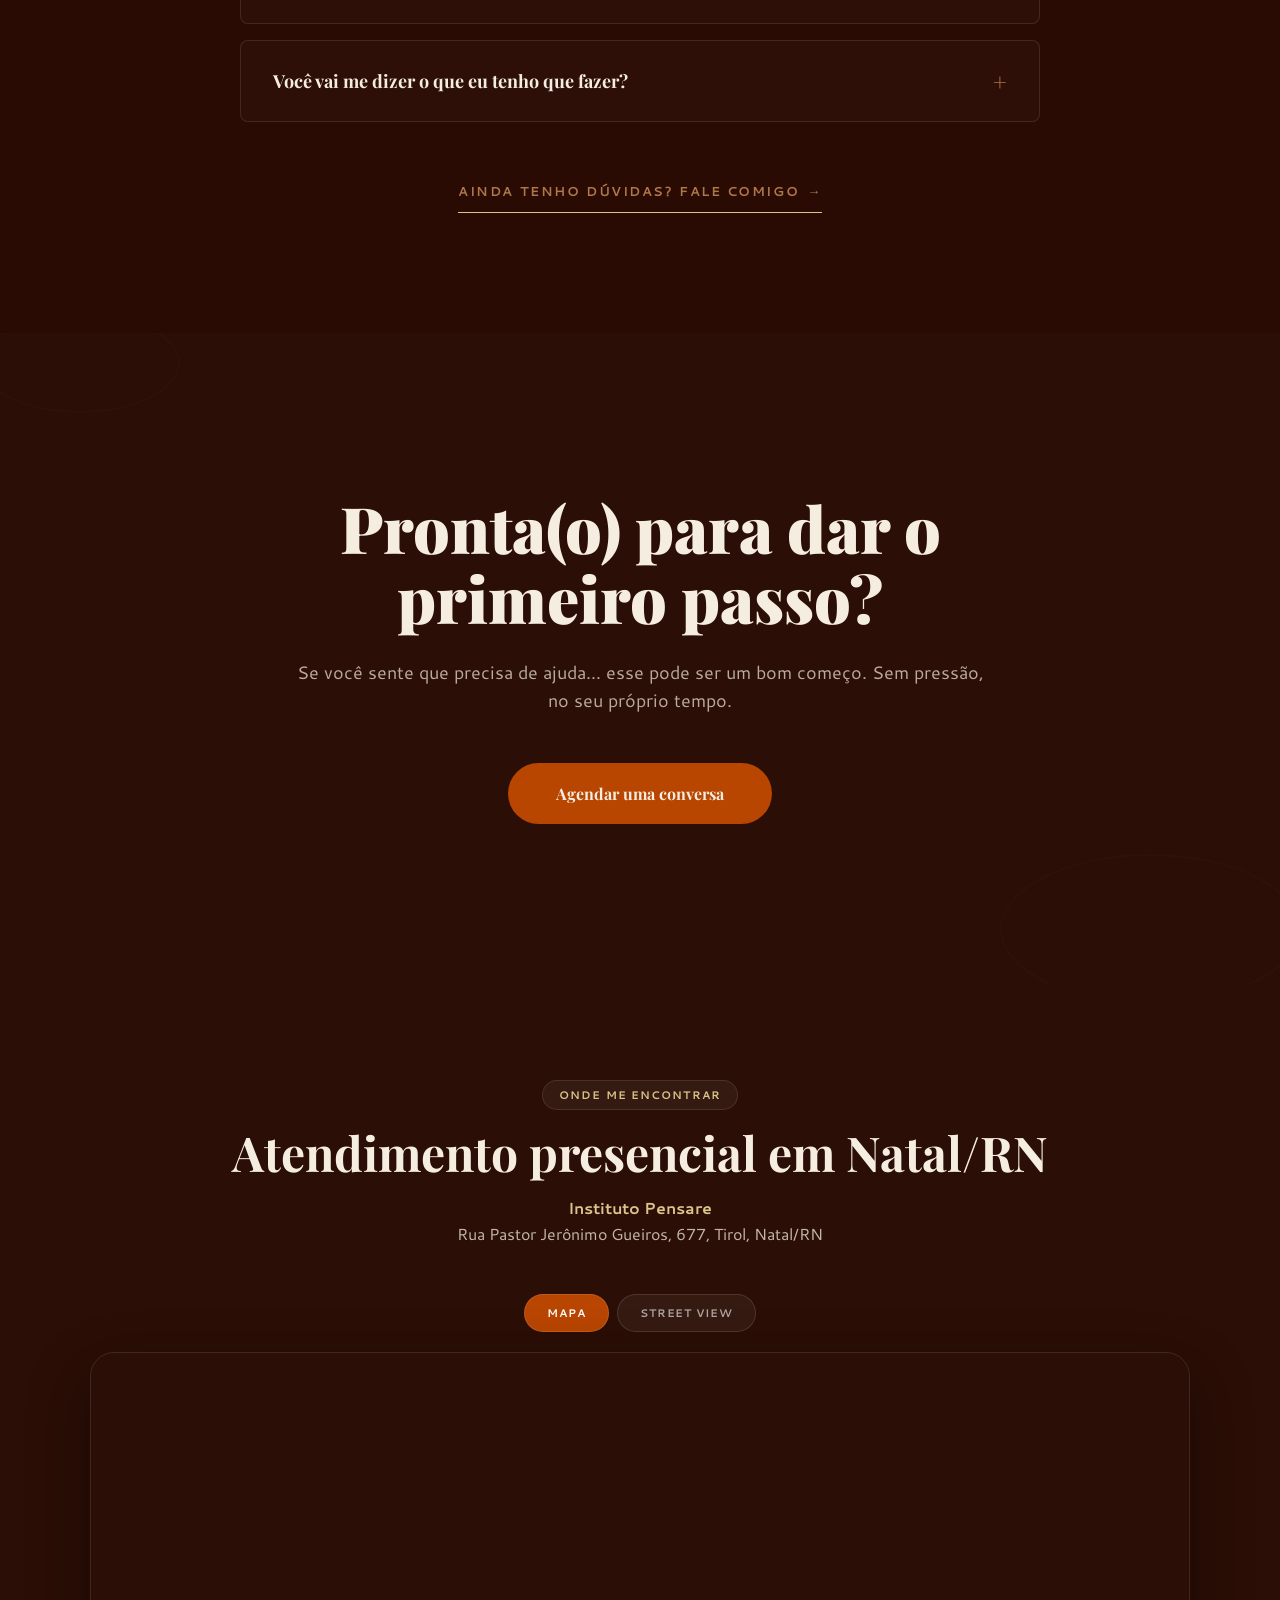
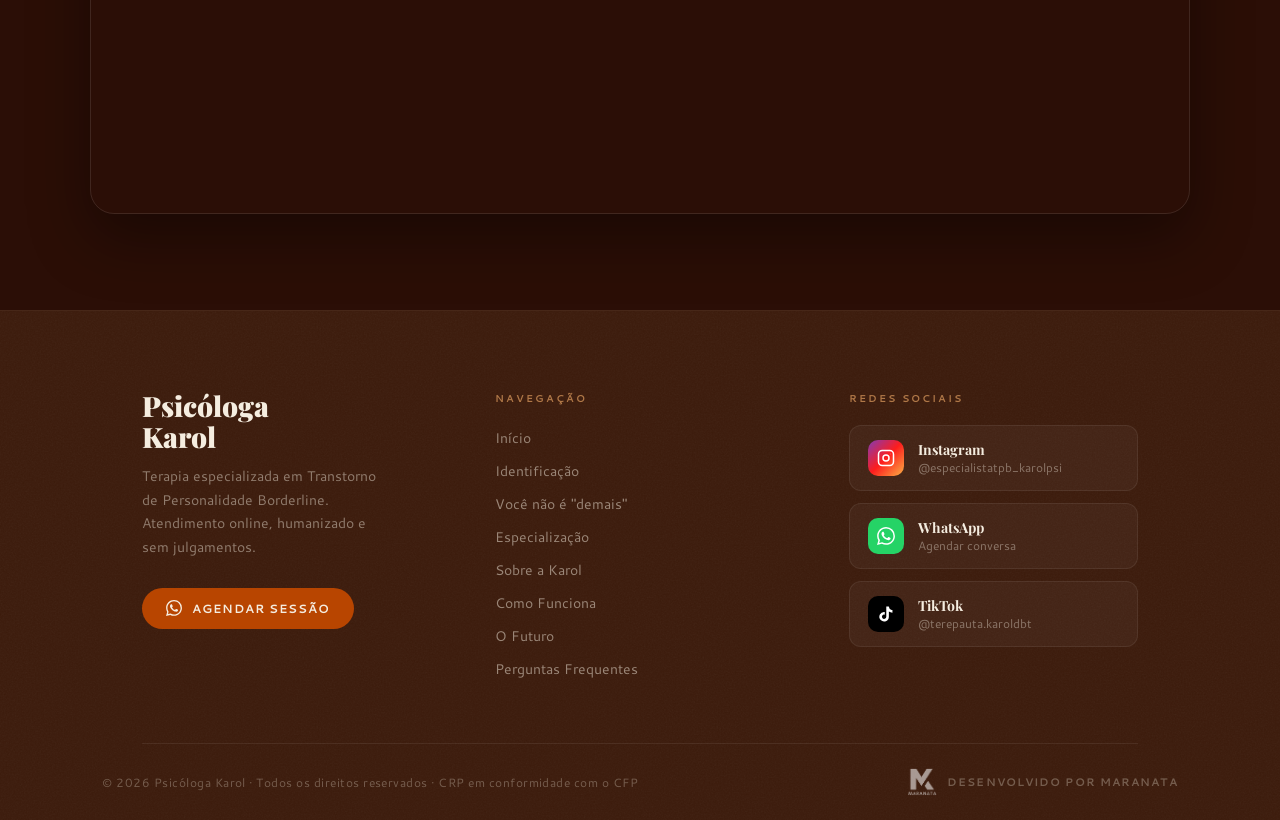
==== commit 294683fd: "refactor: remove unused decorative div from index.html" ====
--- a/index.html
+++ b/index.html
@@ -2538,7 +2538,6 @@
 
       <!-- Lado da Foto -->
       <div class="sobre-image-wrap reveal">
-        <div class="anim-rotate-oval sobre-decor-oval"></div>
         <img src="./sobre.png" alt="Psicóloga Karol Moreno em atendimento de psicoterapia" width="597" height="818" loading="lazy" class="sobre-image">
       </div>
 
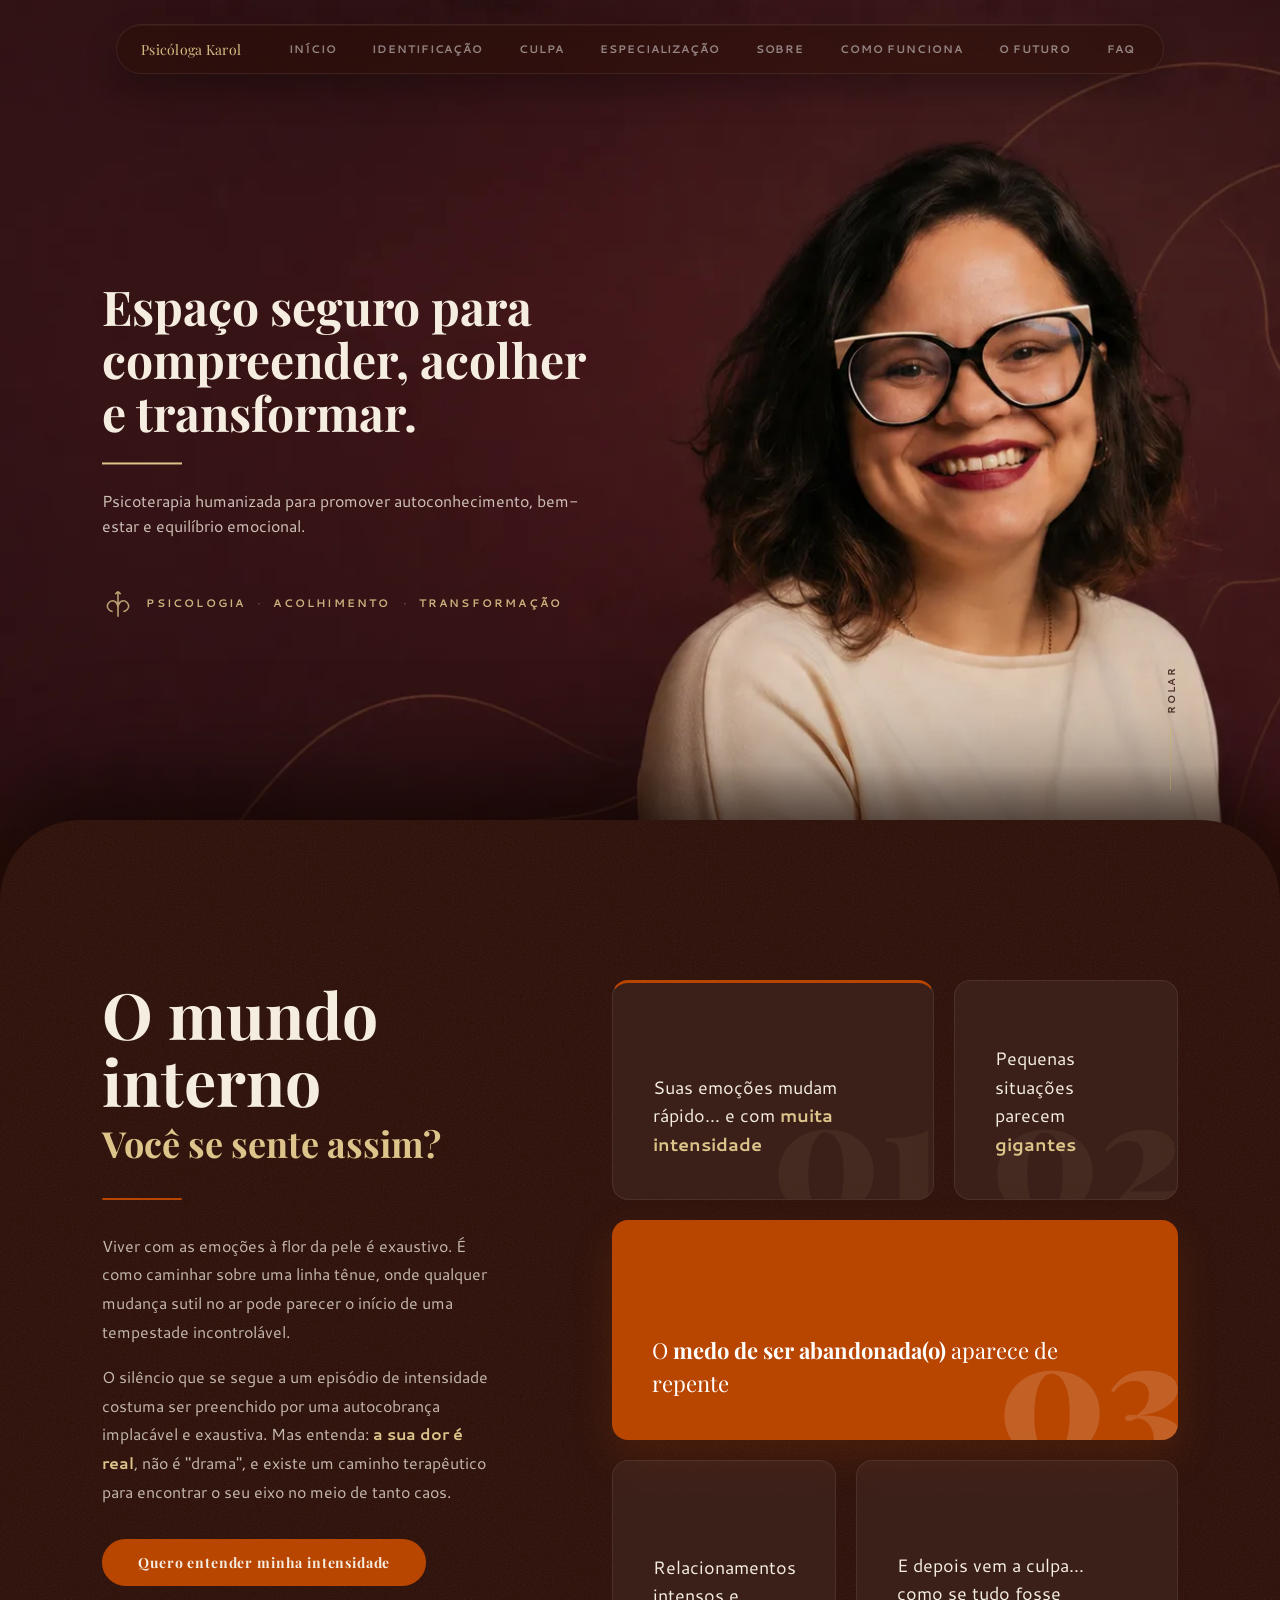
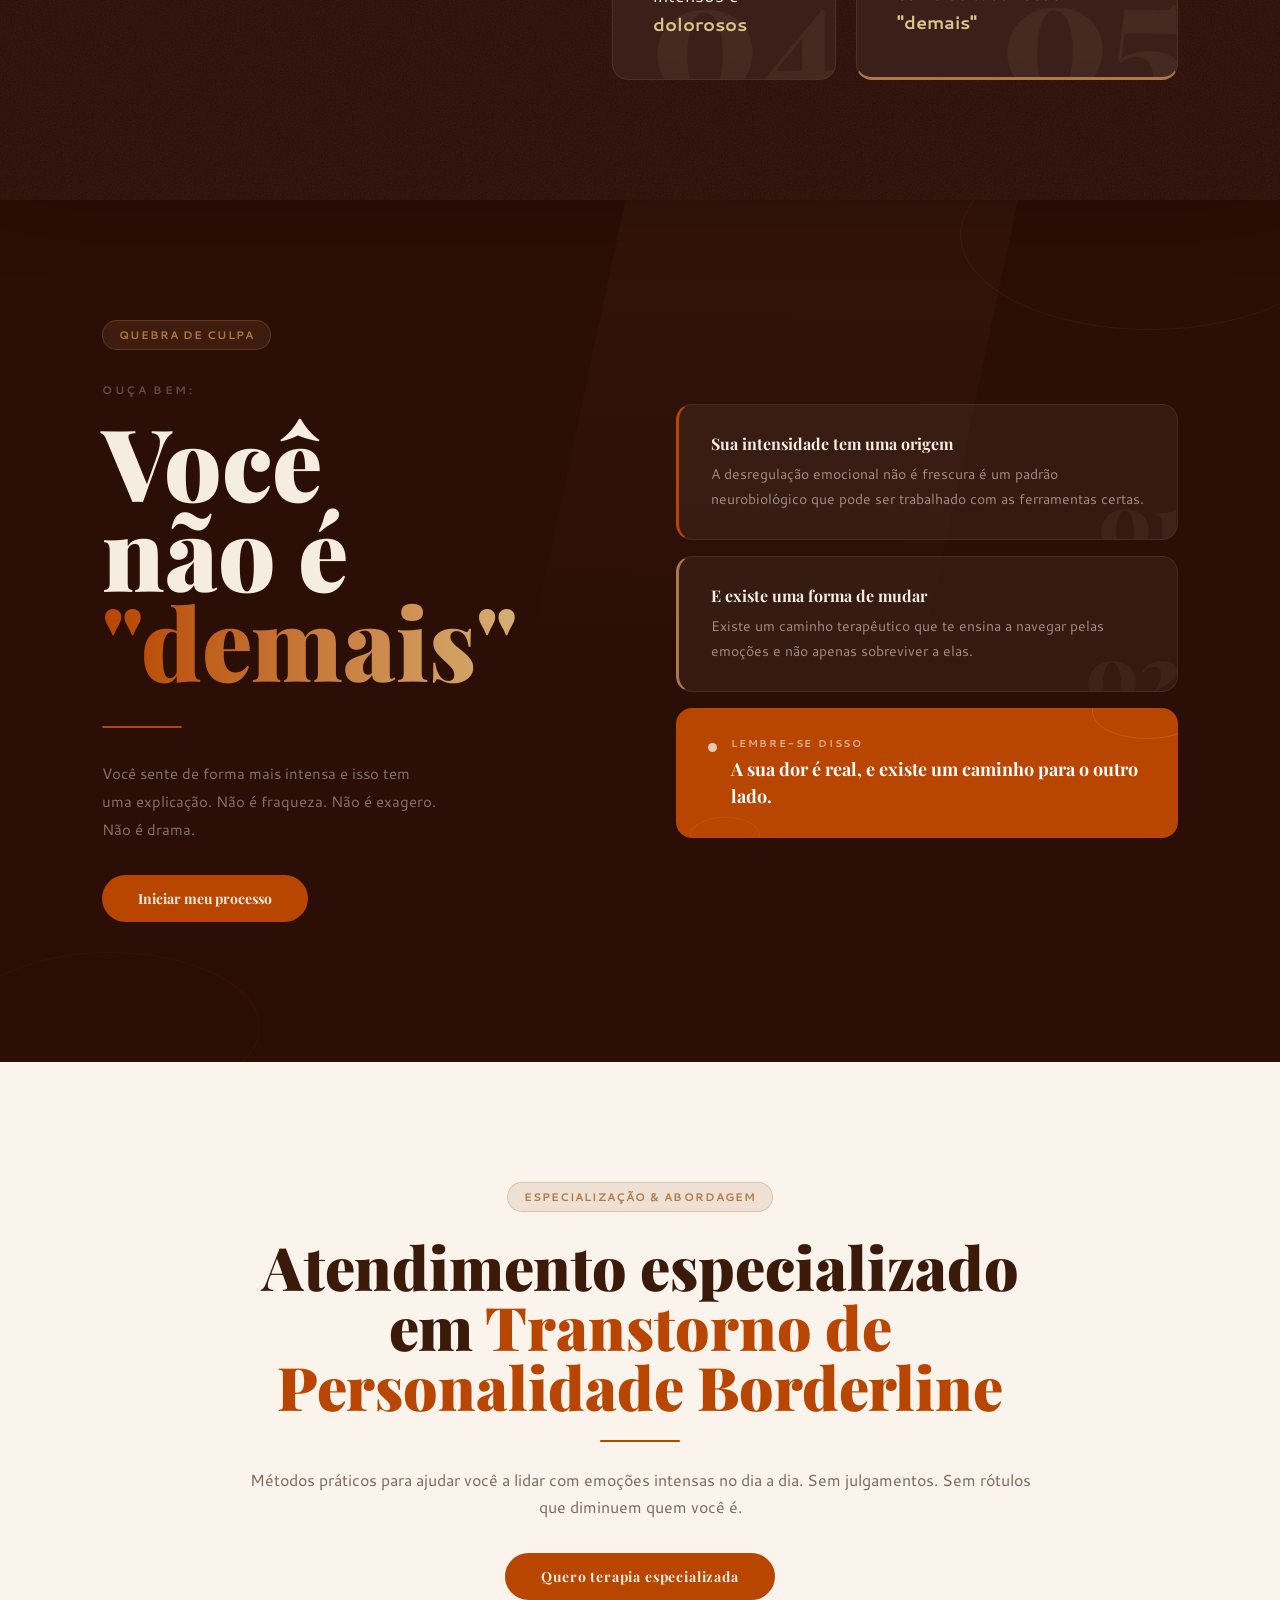
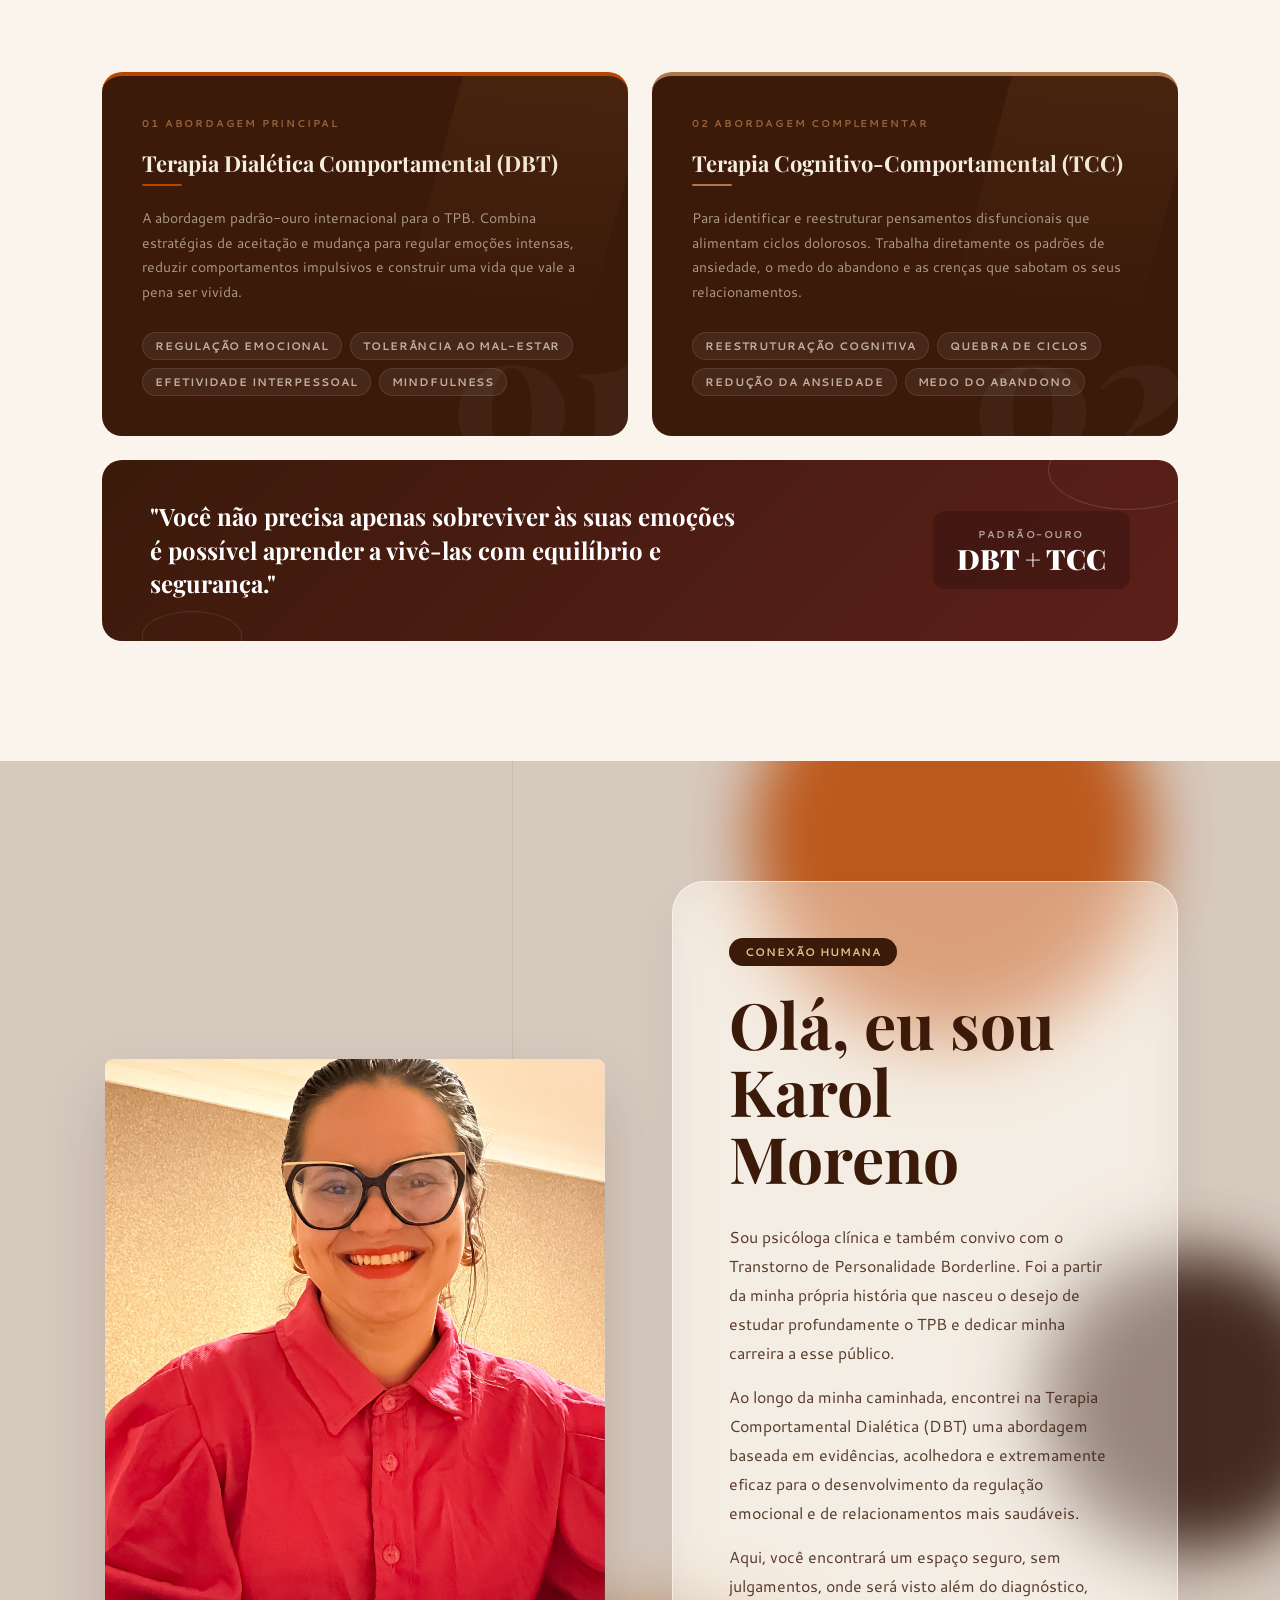
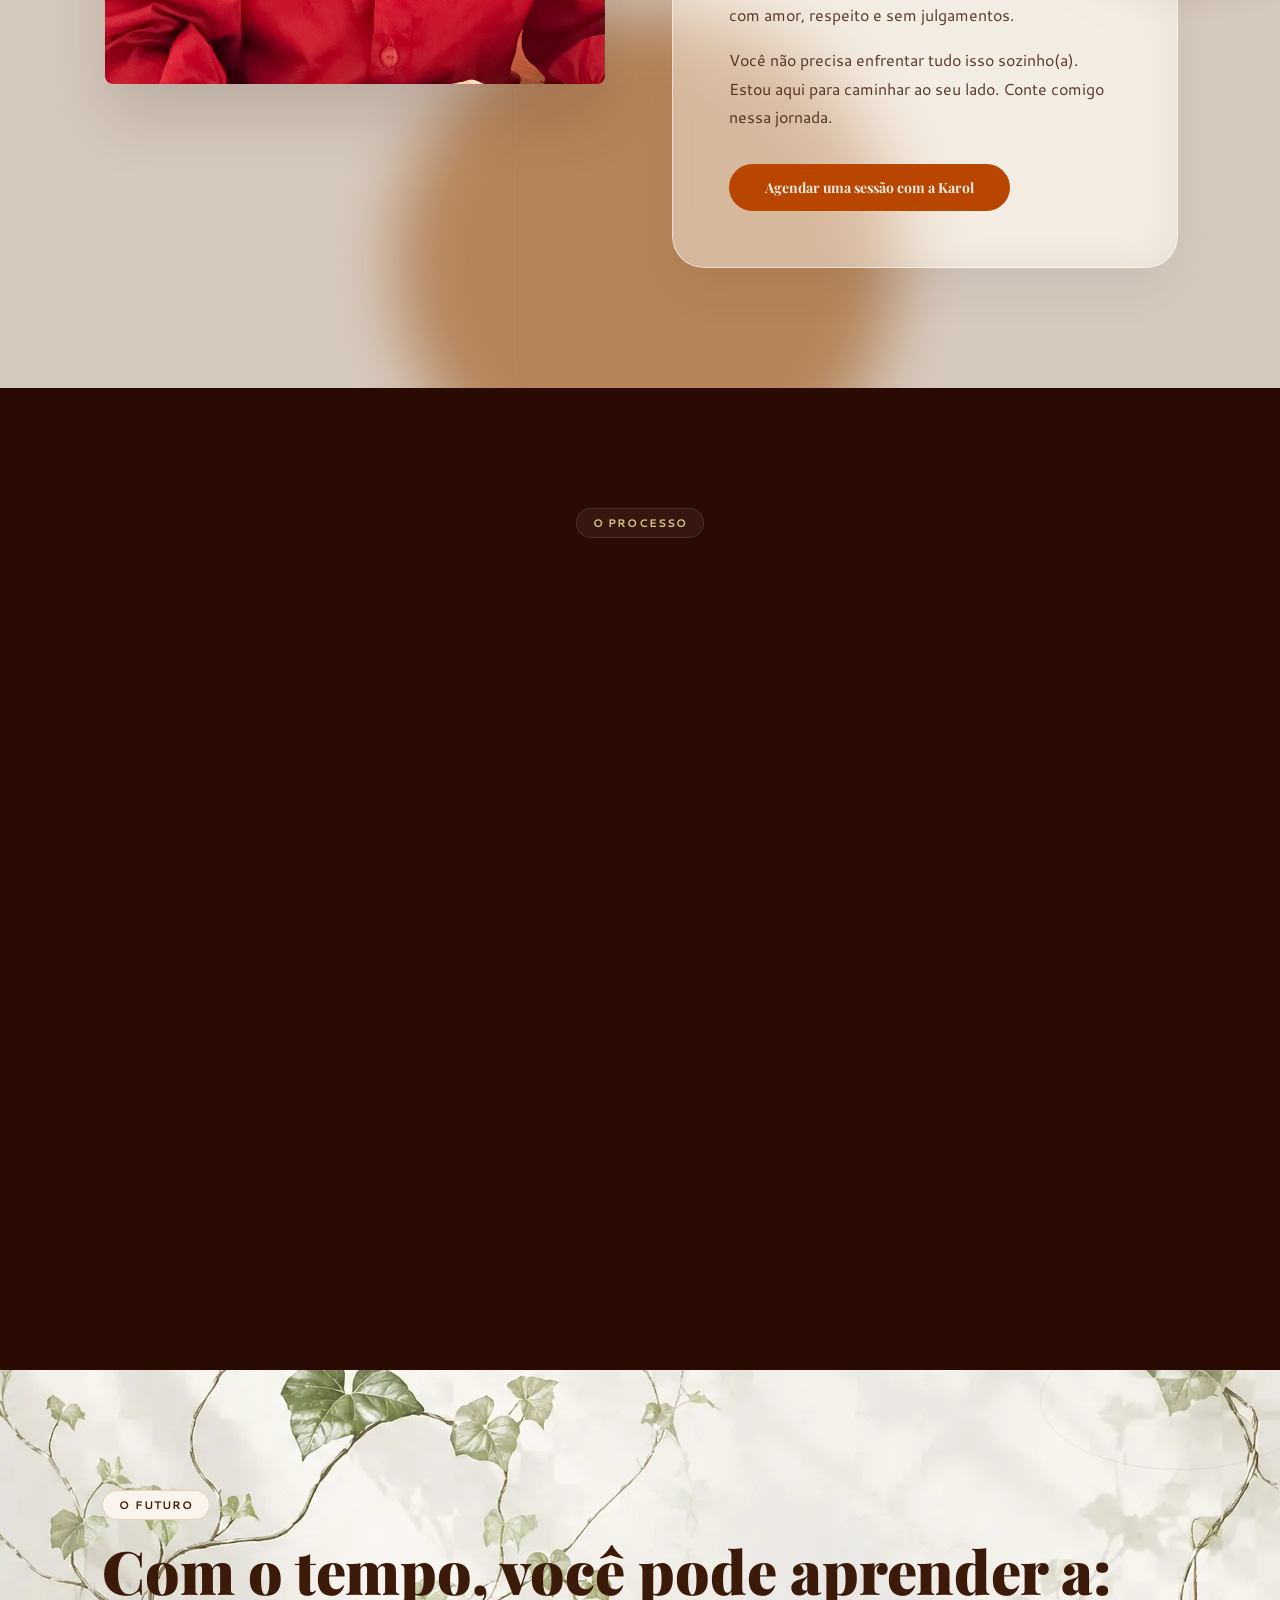
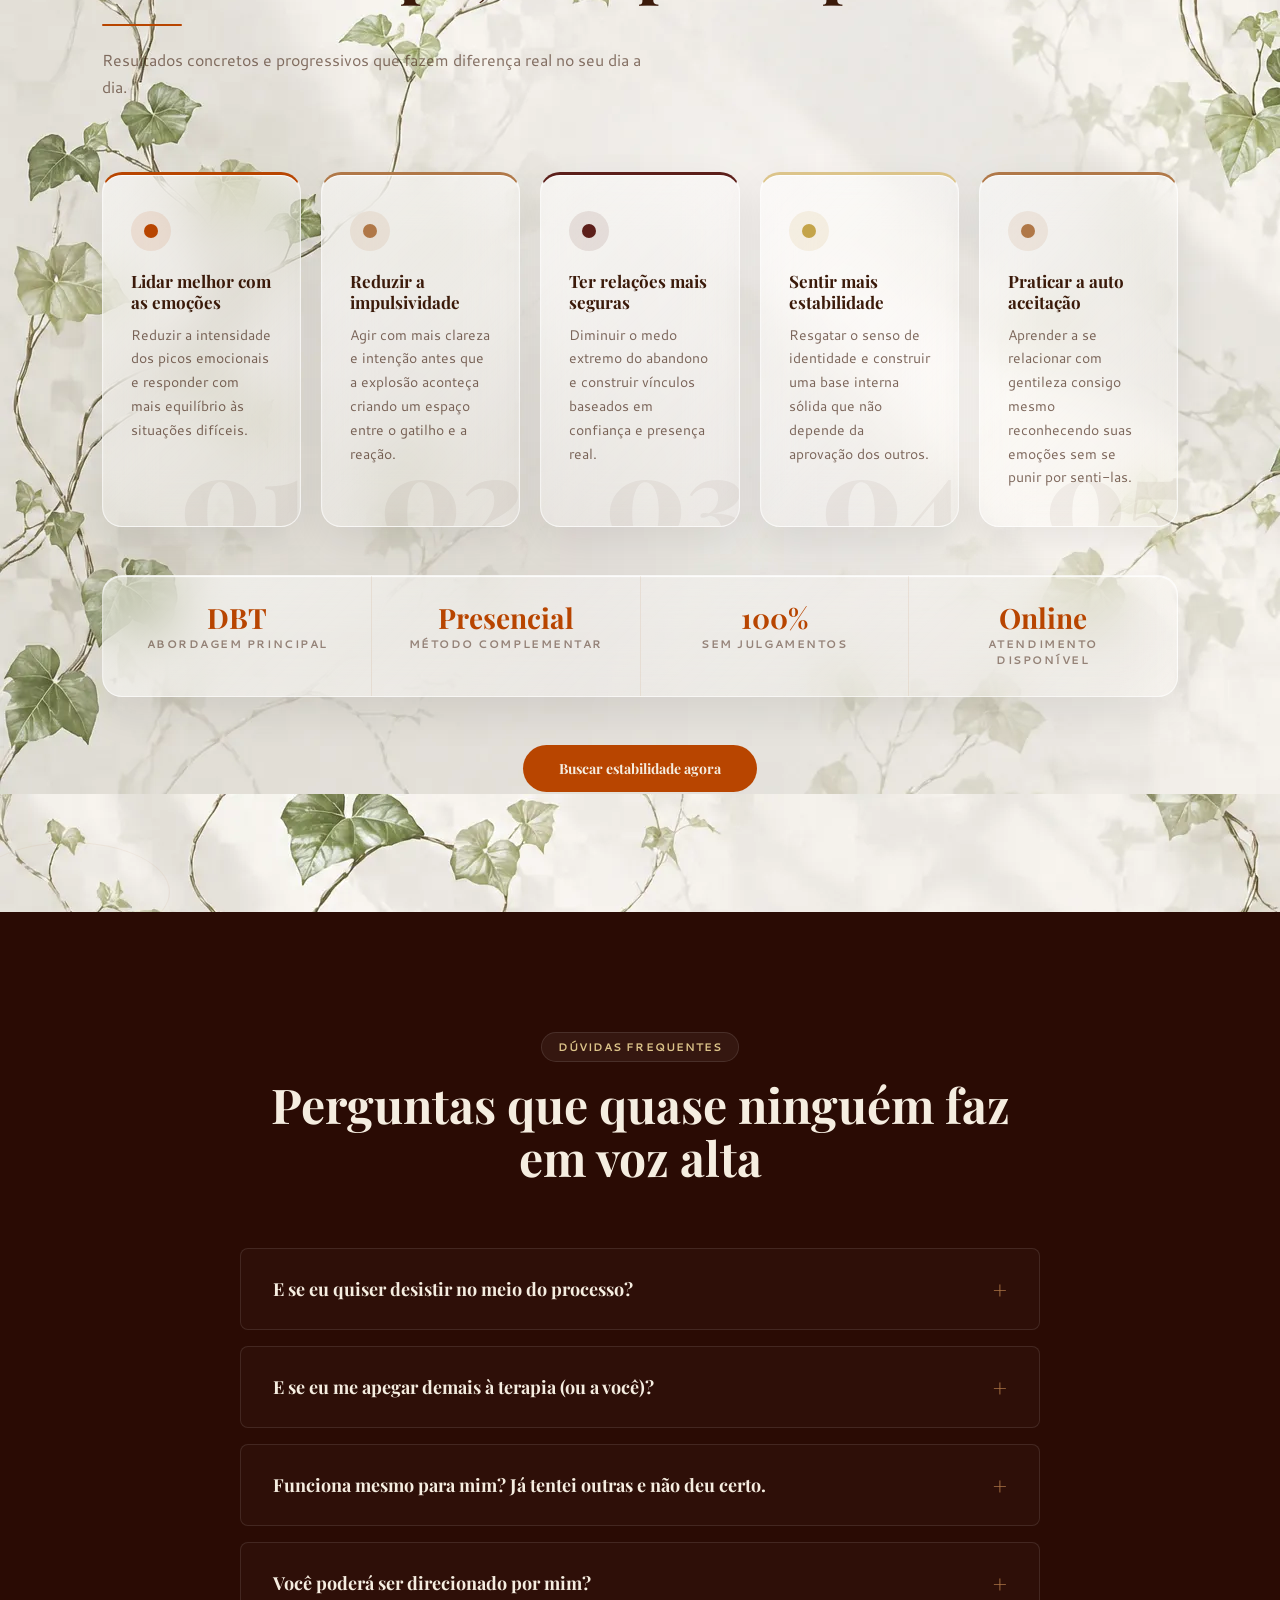
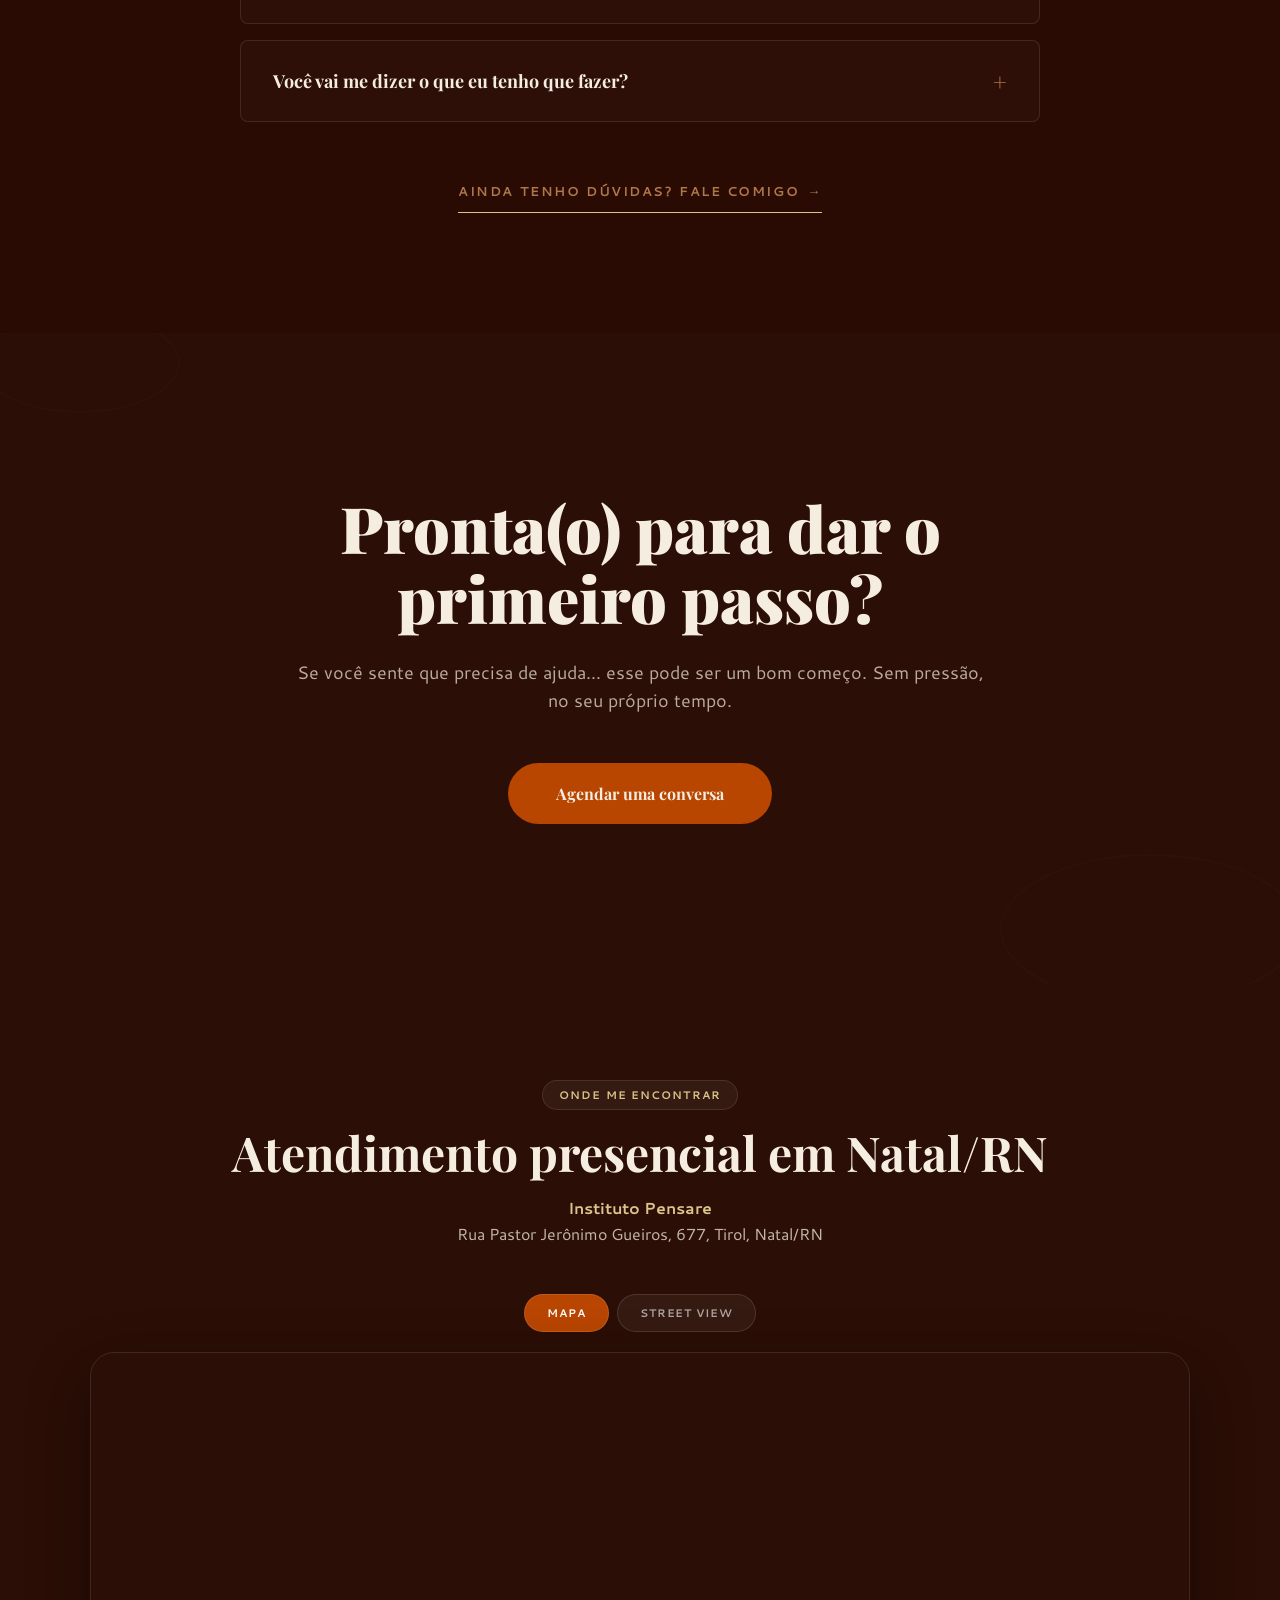
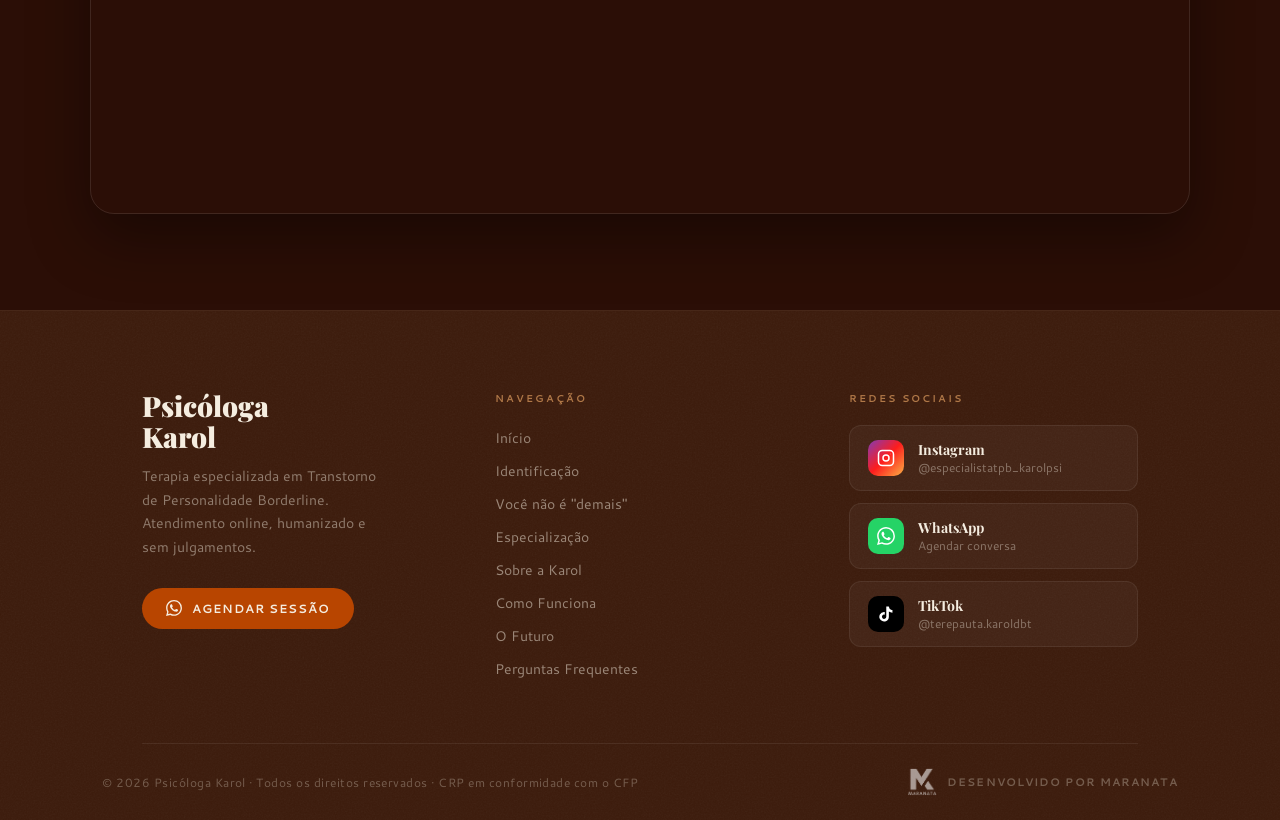
==== commit 263e3d2d: "chore(index.html): update Karol Moreno's profile image replace the old sobre.png profile image with " ====
--- a/index.html
+++ b/index.html
@@ -2538,7 +2538,7 @@
 
       <!-- Lado da Foto -->
       <div class="sobre-image-wrap reveal">
-        <img src="./sobre.png" alt="Psicóloga Karol Moreno em atendimento de psicoterapia" width="597" height="818" loading="lazy" class="sobre-image">
+        <img src="./fotonovakarol.jpeg" alt="Psicóloga Karol Moreno em atendimento de psicoterapia" width="1737" height="3088" loading="lazy" class="sobre-image">
       </div>
 
       <!-- Cartão de Vidro Flutuante -->
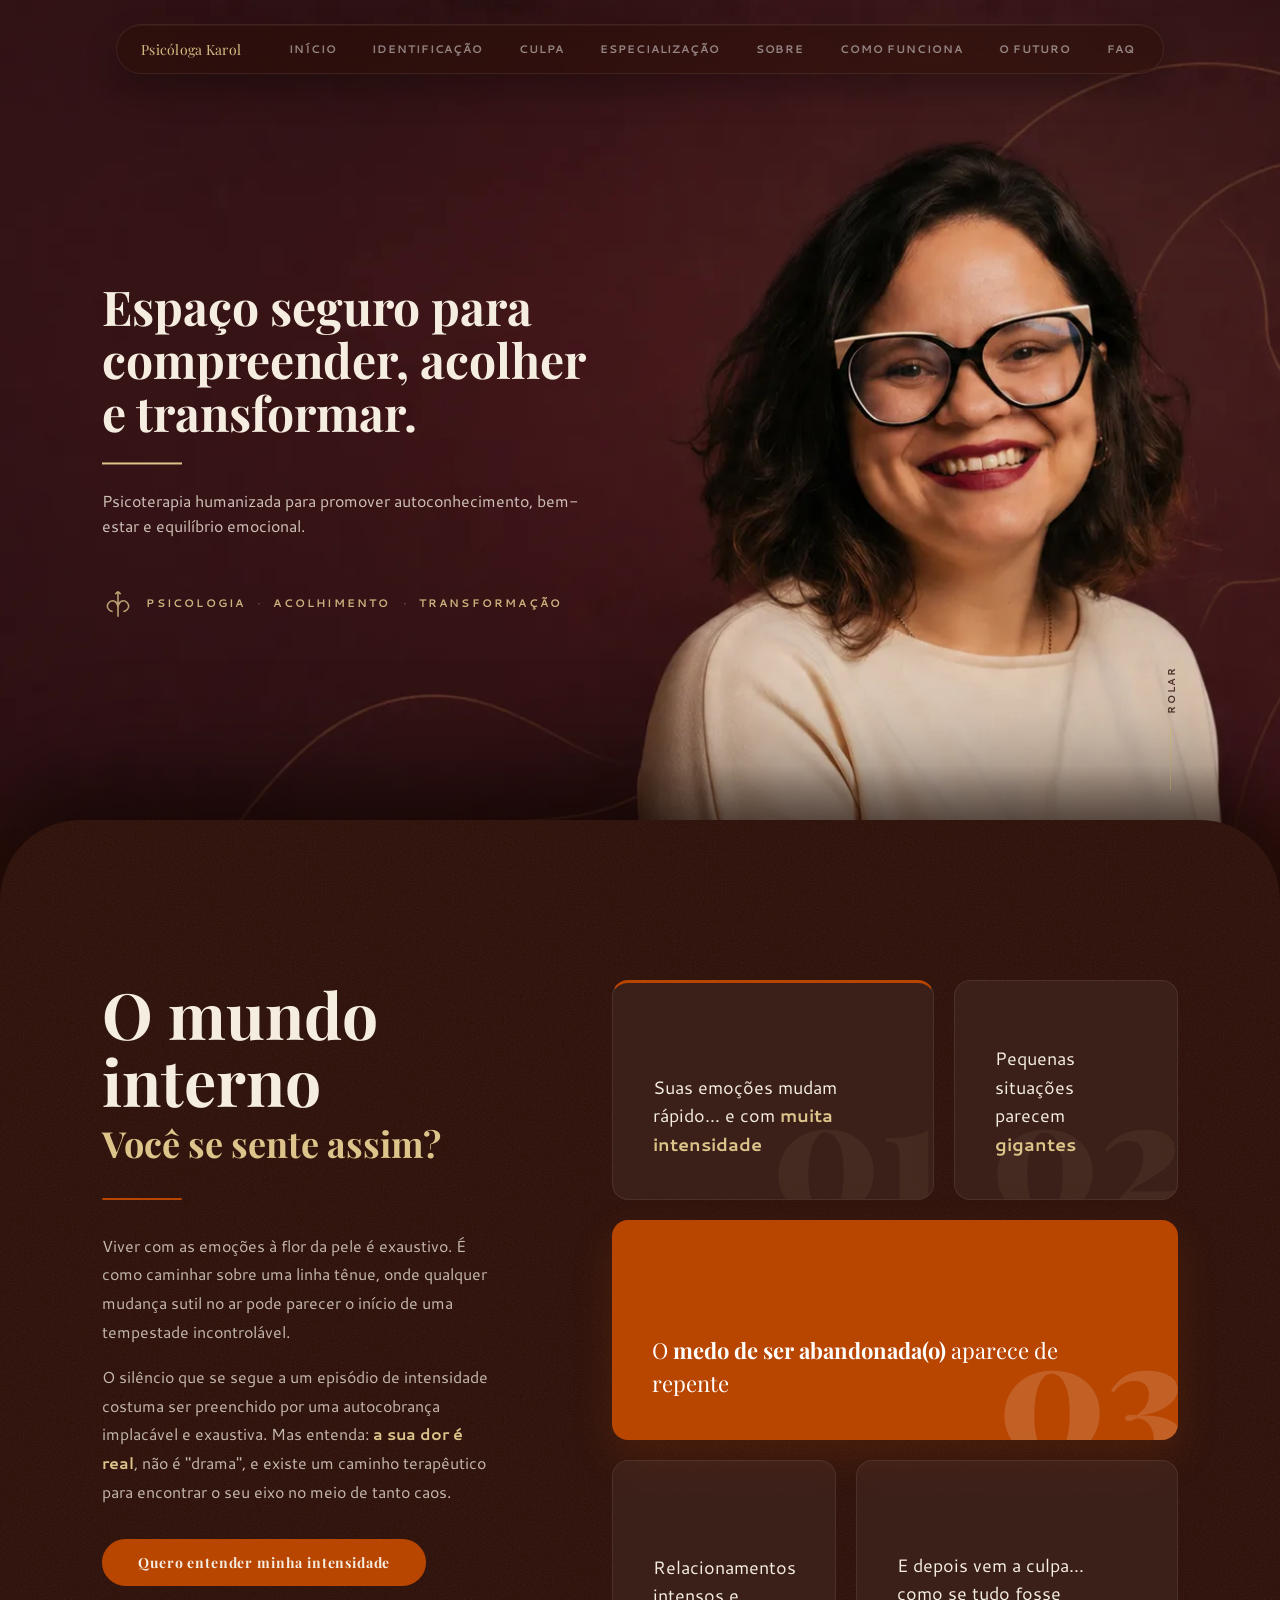
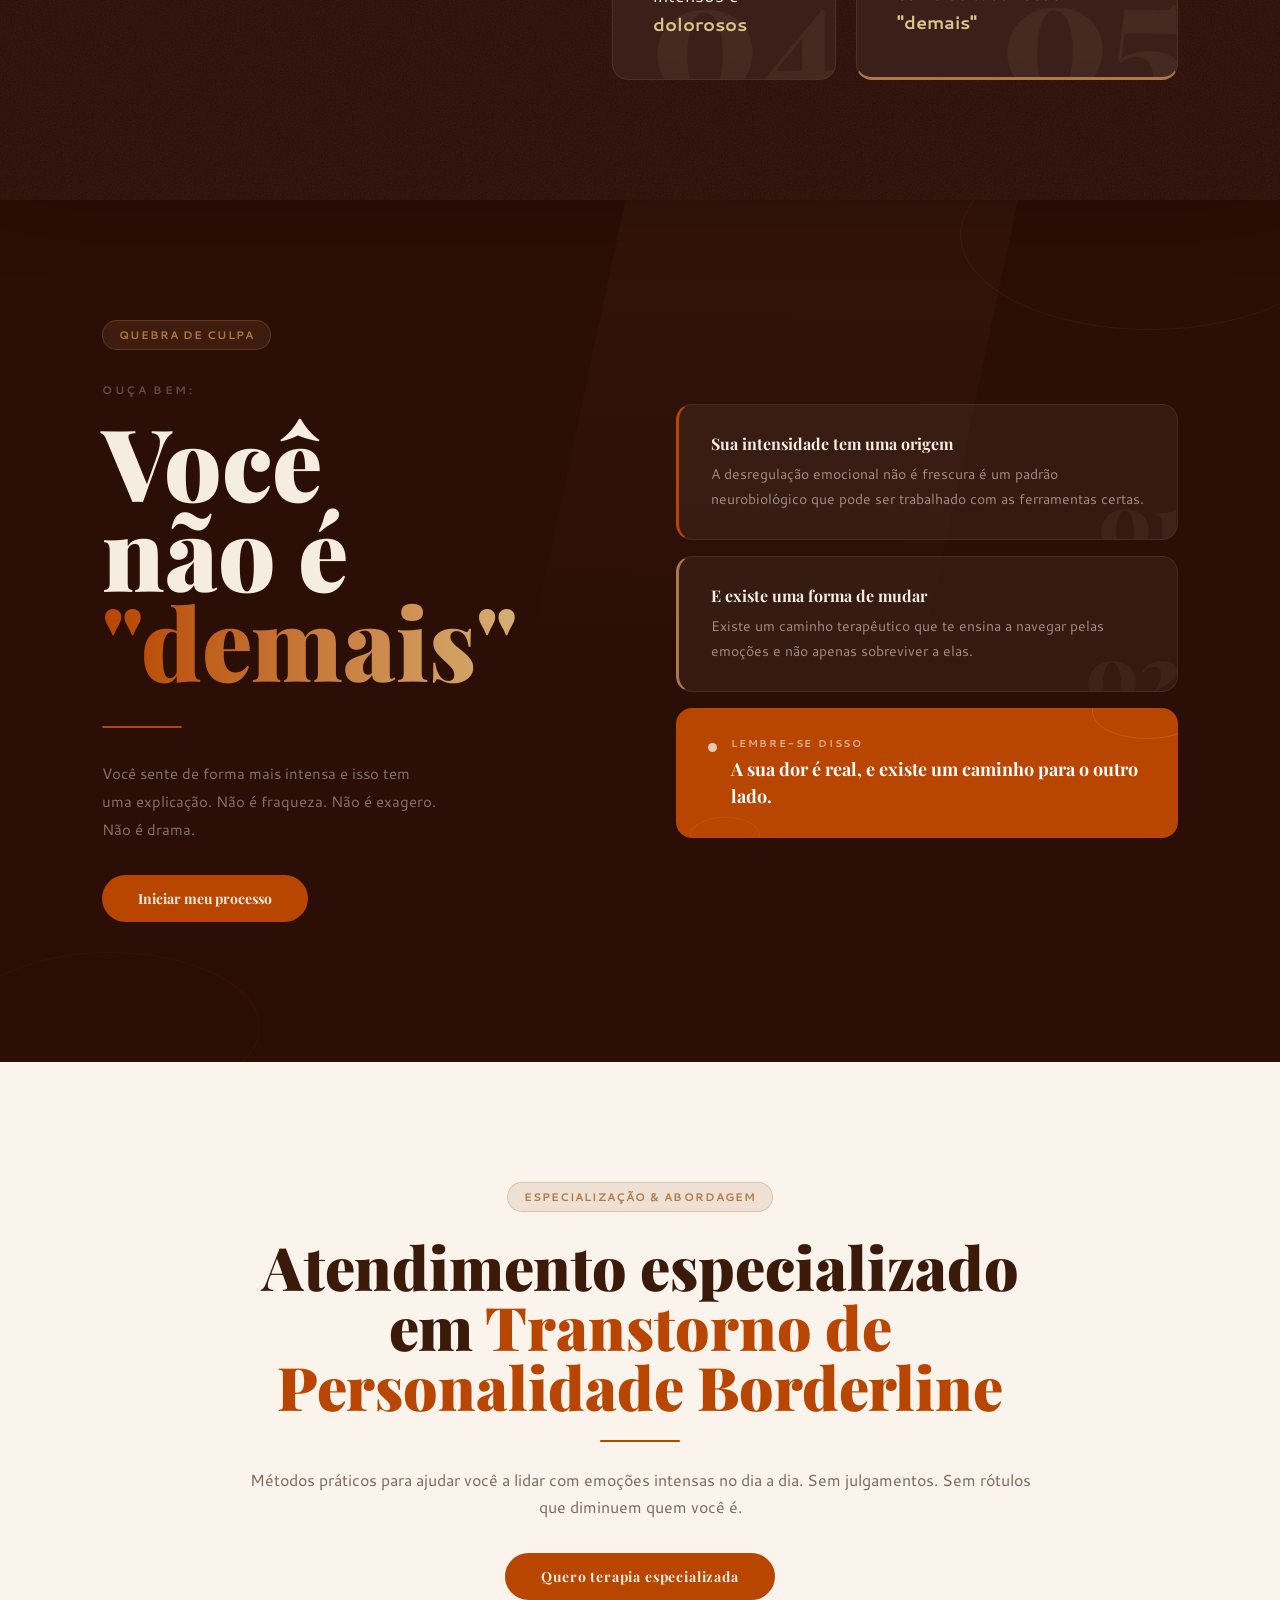
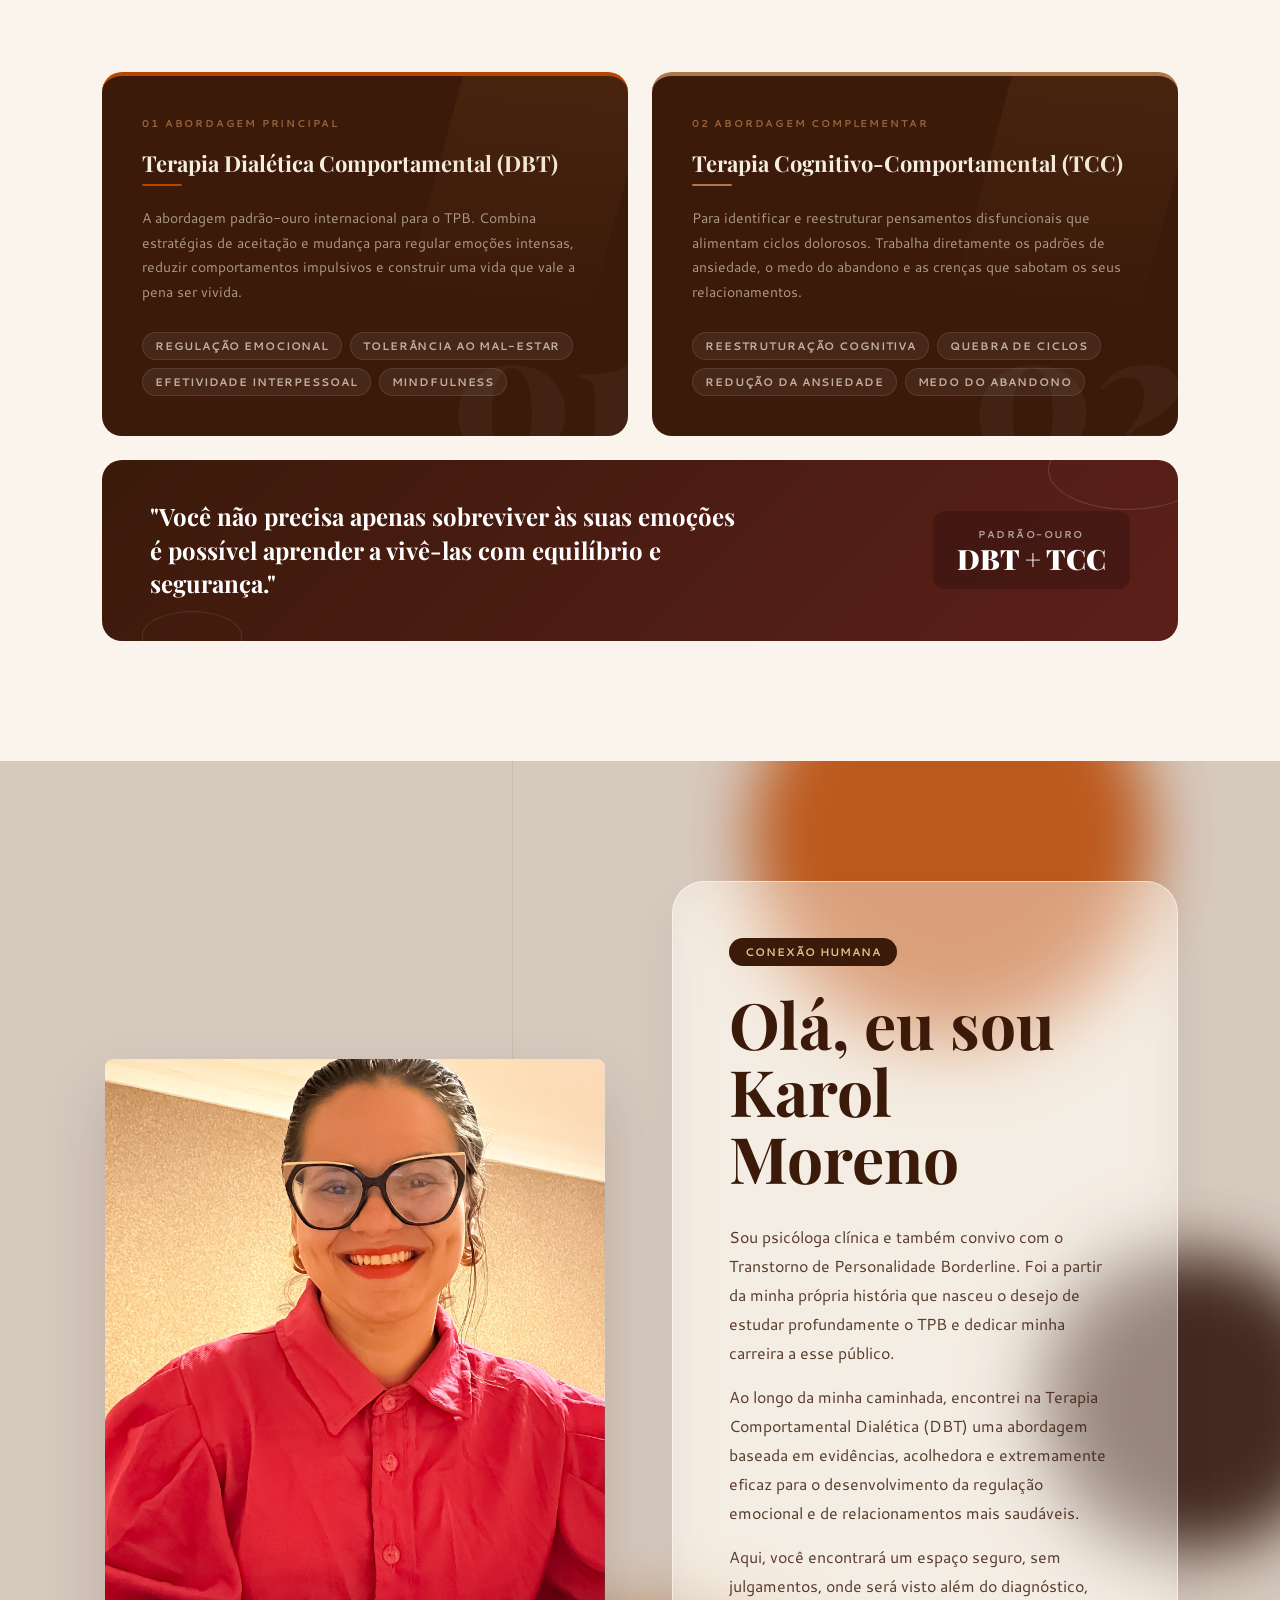
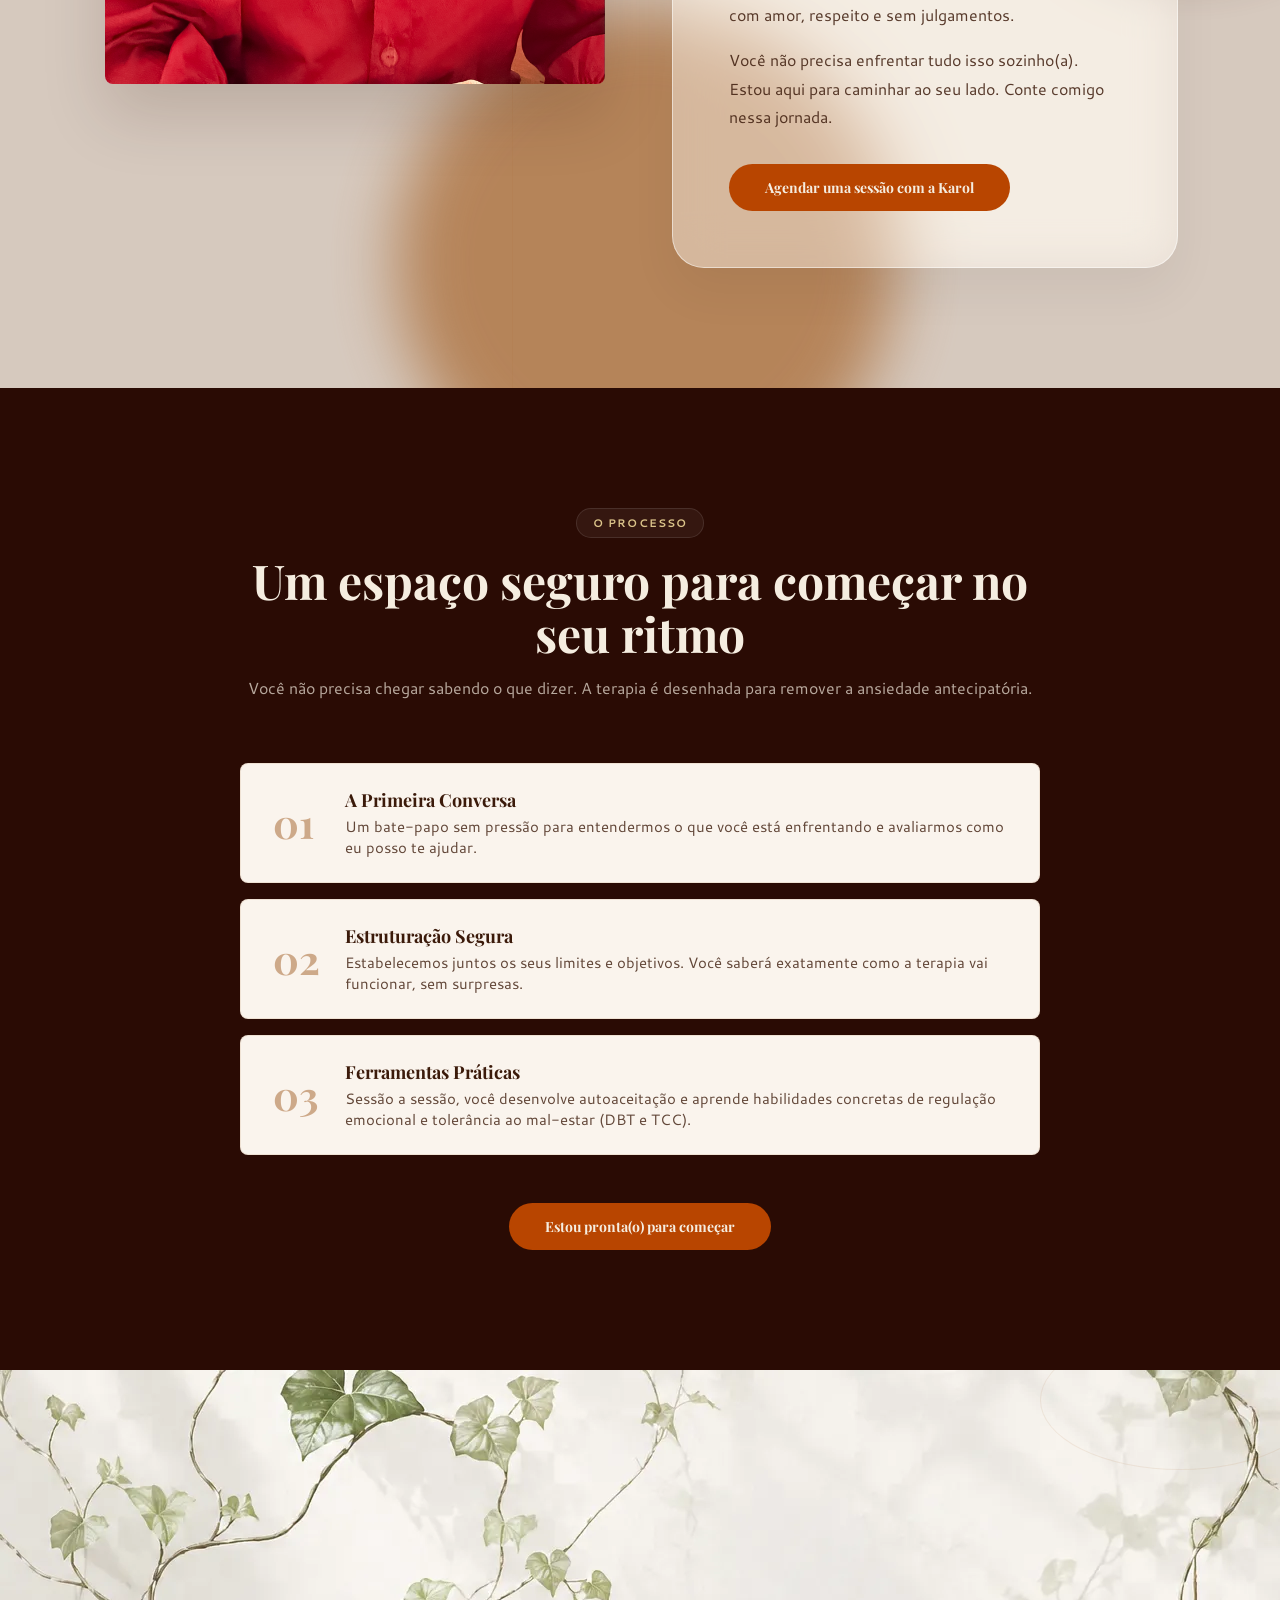
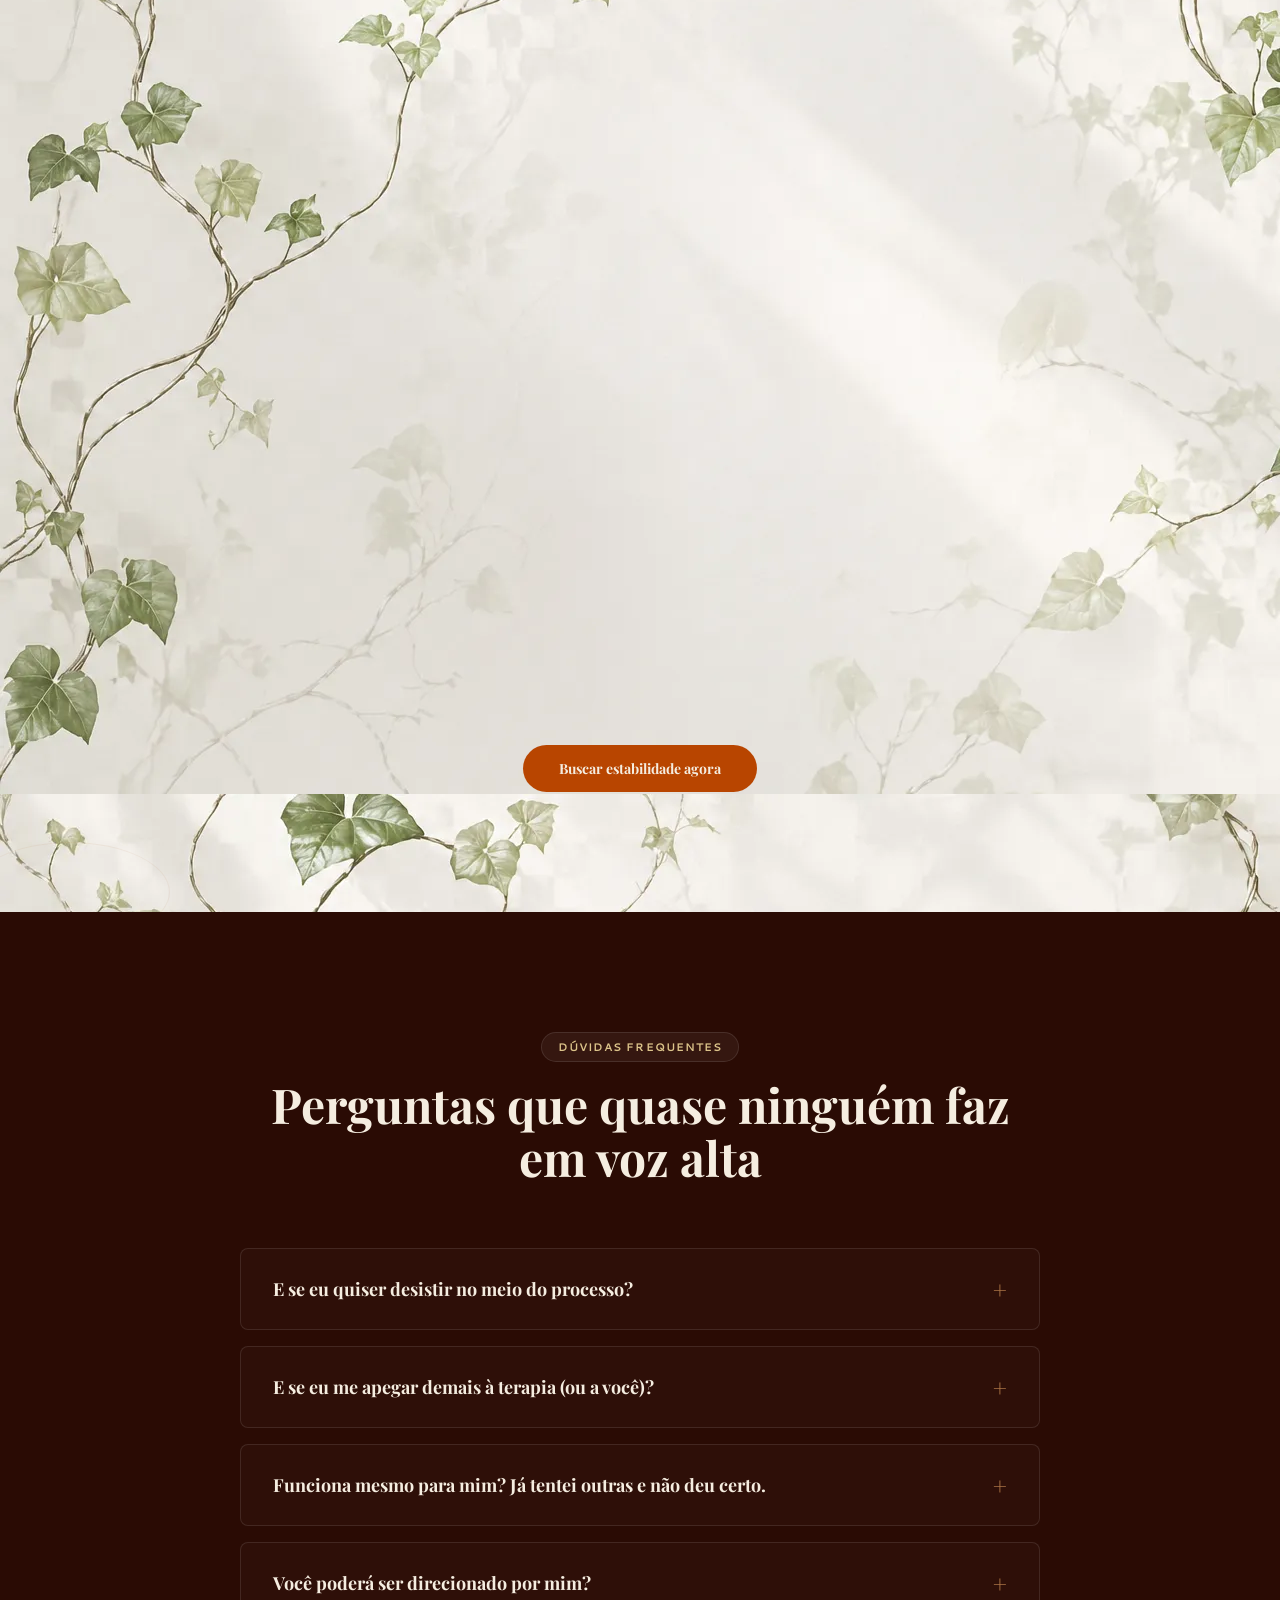
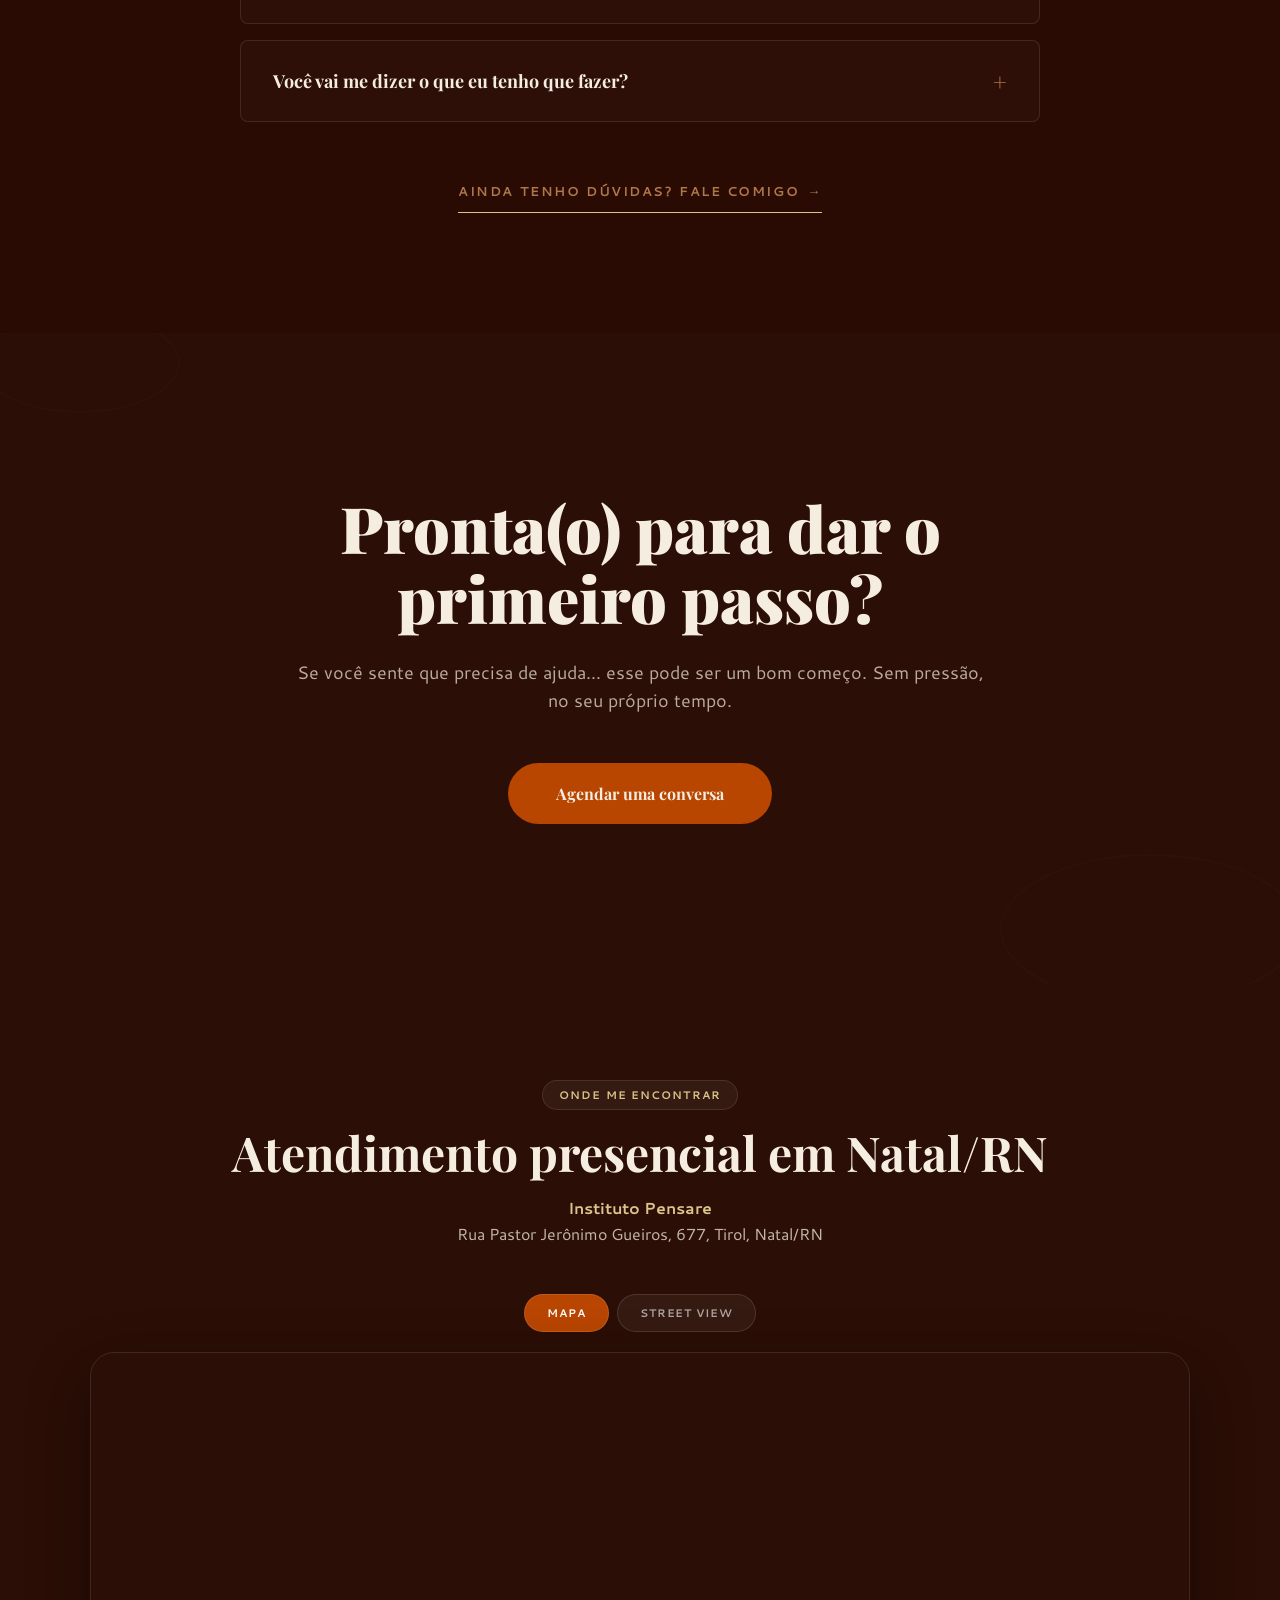
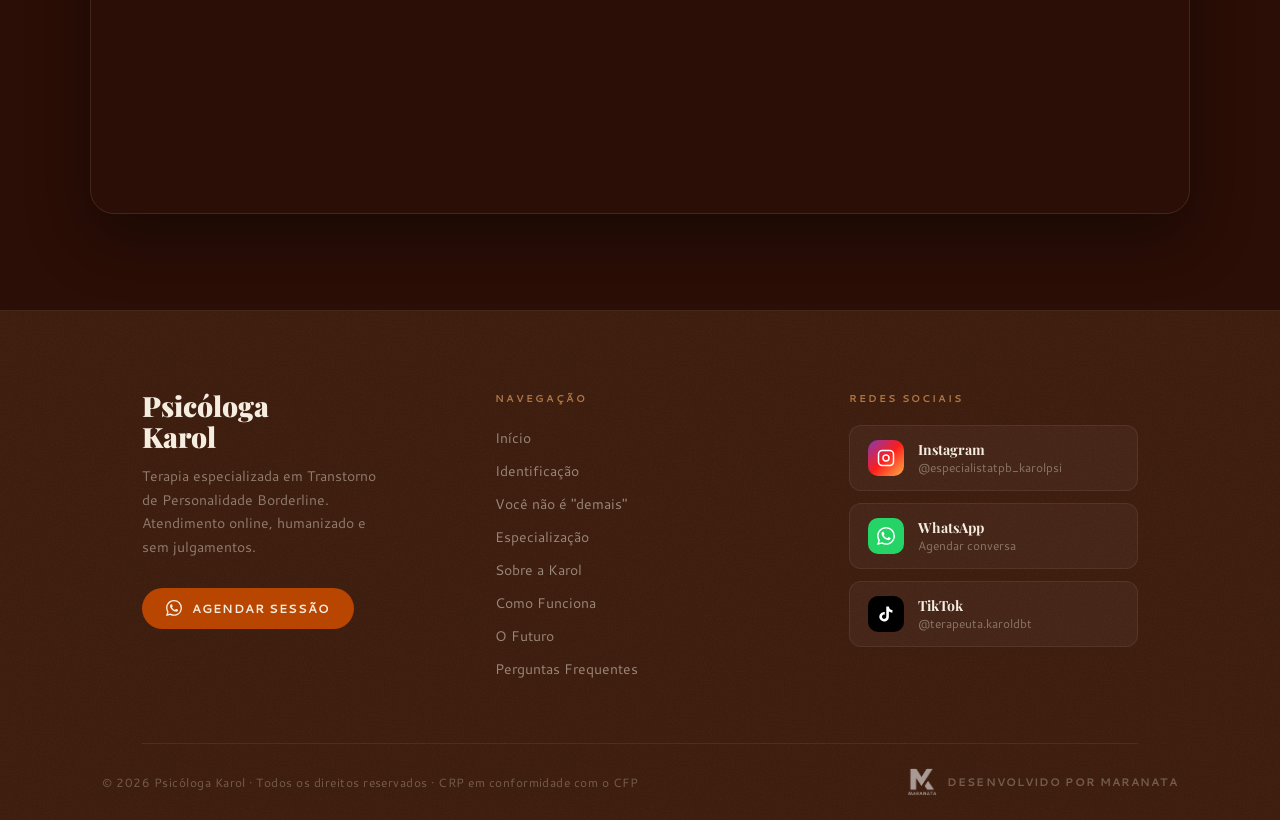
==== commit 6b1a98cd: "feat(html): update json-ld and fix tiktok link rewrite json-ld structured data to use full schema.or" ====
--- a/index.html
+++ b/index.html
@@ -41,32 +41,230 @@
 
   <!-- ─── DADOS ESTRUTURADOS (JSON-LD) ─────────────── -->
   <script type="application/ld+json">
-  {
-    "@context": "https://schema.org",
-    "@type": ["Psychologist", "LocalBusiness"],
-    "name": "Karol Moreno Psicóloga",
-    "description": "Psicoterapia humanizada especializada em Transtorno de Personalidade Borderline, com atendimento online e presencial nas abordagens DBT e TCC.",
-    "url": "https://www.karolpsicologa.com.br/",
-    "image": "https://www.karolpsicologa.com.br/og-image.jpg",
-    "priceRange": "$$",
-    "medicalSpecialty": "Psychiatric",
-    "knowsAbout": [
-      "Transtorno de Personalidade Borderline",
-      "Terapia Dialética Comportamental (DBT)",
-      "Terapia Cognitivo-Comportamental (TCC)",
-      "Psicoterapia",
-      "Saúde mental"
-    ],
-    "availableLanguage": "pt-BR",
-    "areaServed": "BR",
-    "availableService": {
-      "@type": "MedicalTherapy",
-      "name": "Psicoterapia individual (online e presencial)"
+{
+  "@context": "https://schema.org",
+  "@graph": [
+
+    {
+      "@type": ["MedicalBusiness", "LocalBusiness"],
+      "@id": "https://karolpsicologa.com.br/#business",
+      "name": "Karol Moreno Psicóloga Especialista em Borderline e DBT",
+      "alternateName": "Psicóloga Karol",
+      "description": "Psicóloga especialista em Transtorno de Personalidade Borderline (TPB) e Terapia Comportamental Dialética (DBT). Atendimento online humanizado para adultos com desregulação emocional, borderline e ansiedade. Localizada em Natal, RN.",
+      "url": "https://karolpsicologa.com.br",
+      "logo": "https://karolpsicologa.com.br/logo.png",
+      "image": "https://karolpsicologa.com.br/logo.png",
+      "telephone": "+558498889-3636",
+      "priceRange": "$$",
+      "currenciesAccepted": "BRL",
+      "paymentAccepted": "Pix, Transferência bancária, Cartão de crédito",
+      "address": {
+        "@type": "PostalAddress",
+        "streetAddress": "Rua Pastor Jerônimo Gueiros, 677",
+        "addressLocality": "Natal",
+        "addressRegion": "RN",
+        "postalCode": "59020-660",
+        "addressCountry": "BR",
+        "addressArea": "Tirol"
+      },
+      "geo": {
+        "@type": "GeoCoordinates",
+        "latitude": "-5.7945",
+        "longitude": "-35.2110"
+      },
+      "openingHoursSpecification": [
+        {
+          "@type": "OpeningHoursSpecification",
+          "dayOfWeek": ["Monday", "Tuesday", "Wednesday", "Thursday", "Friday"],
+          "opens": "08:00",
+          "closes": "18:00"
+        }
+      ],
+      "contactPoint": [
+        {
+          "@type": "ContactPoint",
+          "telephone": "+55-84-98889-3636",
+          "contactType": "customer service",
+          "availableLanguage": "Portuguese"
+        }
+      ],
+      "sameAs": [
+        "https://www.instagram.com/especialistatpb_karolpsi",
+        "https://wa.me/5584988893636",
+        "https://karolpsicologa.com.br"
+      ],
+      "hasOfferCatalog": {
+        "@type": "OfferCatalog",
+        "name": "Serviços de Psicologia",
+        "itemListElement": [
+          {
+            "@type": "Offer",
+            "itemOffered": {
+              "@type": "Service",
+              "name": "Psicoterapia online",
+              "description": "Atendimento psicológico individual online para adultos. Sessões por videochamada com foco em regulação emocional e saúde mental."
+            }
+          },
+          {
+            "@type": "Offer",
+            "itemOffered": {
+              "@type": "Service",
+              "name": "Tratamento para Borderline",
+              "description": "Acompanhamento psicológico especializado em Transtorno de Personalidade Borderline (TPB) com abordagem humanizada e baseada em evidências."
+            }
+          },
+          {
+            "@type": "Offer",
+            "itemOffered": {
+              "@type": "Service",
+              "name": "Terapia DBT",
+              "description": "Terapia Comportamental Dialética (DBT) para pessoas com borderline, automutilação e desregulação emocional intensa."
+            }
+          },
+          {
+            "@type": "Offer",
+            "itemOffered": {
+              "@type": "Service",
+              "name": "Acompanhamento psicológico",
+              "description": "Acompanhamento psicológico individual para adultos que buscam autoconhecimento, equilíbrio emocional e qualidade de vida."
+            }
+          },
+          {
+            "@type": "Offer",
+            "itemOffered": {
+              "@type": "Service",
+              "name": "Terapia para ansiedade",
+              "description": "Atendimento psicológico para ansiedade, crises emocionais e pensamentos intrusivos com foco em regulação emocional."
+            }
+          },
+          {
+            "@type": "Offer",
+            "itemOffered": {
+              "@type": "Service",
+              "name": "Terapia para desregulação emocional",
+              "description": "Suporte psicológico especializado para pessoas que sentem emoções com muita intensidade, identificando gatilhos e construindo relações mais saudáveis."
+            }
+          }
+        ]
+      },
+      "aggregateRating": {
+        "@type": "AggregateRating",
+        "ratingValue": "5.0",
+        "reviewCount": "8",
+        "bestRating": "5",
+        "worstRating": "1"
+      },
+      "review": [
+        {
+          "@type": "Review",
+          "author": {
+            "@type": "Person",
+            "name": "Ana Gabrielly Jesus Araújo"
+          },
+          "reviewRating": {
+            "@type": "Rating",
+            "ratingValue": "5",
+            "bestRating": "5"
+          },
+          "reviewBody": "Karol é uma profissional excelente, após iniciar o acompanhamento com ela, estou aprendendo a mediar minhas próprias emoções, controle de gastos e identificar gatilhos que antes não conseguia. Karol é uma pessoa e uma profissional maravilhosa, compreensiva e respeitosa."
+        },
+        {
+          "@type": "Review",
+          "author": {
+            "@type": "Person",
+            "name": "Tharis S"
+          },
+          "reviewRating": {
+            "@type": "Rating",
+            "ratingValue": "5",
+            "bestRating": "5"
+          },
+          "reviewBody": "Encontrar a Karol foi um divisor de águas na minha vida. Sua forma de ouvir, orientar e acolher faz com que cada sessão seja transformadora. É uma profissional extremamente dedicada, ética e sensível às necessidades."
+        },
+        {
+          "@type": "Review",
+          "author": {
+            "@type": "Person",
+            "name": "Rafael Oliveira"
+          },
+          "reviewRating": {
+            "@type": "Rating",
+            "ratingValue": "5",
+            "bestRating": "5"
+          },
+          "reviewBody": "Uma profissional incrivelmente empática, que não diz o que queremos ouvir, mas o que precisa ser ouvido. As sessões comigo foram leves, mas com aprofundamento das dores emocionais. Sem preconceitos, foi muito além do que eu esperava."
+        }
+      ]
     },
-    "sameAs": [
-      "https://www.instagram.com/terapeuta.karol_/"
-    ]
-  }
+
+    {
+      "@type": "Person",
+      "@id": "https://karolpsicologa.com.br/#person",
+      "name": "Ana Karoline de Assunção Moreno",
+      "alternateName": "Psicóloga Karol",
+      "jobTitle": "Psicóloga Especialista em Borderline e DBT",
+      "description": "Psicóloga especialista em Transtorno de Personalidade Borderline (TPB) e Terapia Comportamental Dialética (DBT). Localizada em Natal, RN. Atendimento online para todo o Brasil.",
+      "url": "https://karolpsicologa.com.br",
+      "image": "https://karolpsicologa.com.br/logo.png",
+      "telephone": "+5584988893636",
+      "sameAs": [
+        "https://www.instagram.com/especialistatpb_karolpsi",
+        "https://karolpsicologa.com.br"
+      ],
+      "worksFor": {
+        "@id": "https://karolpsicologa.com.br/#business"
+      },
+      "knowsAbout": [
+        "Transtorno de Personalidade Borderline",
+        "Terapia Comportamental Dialética DBT",
+        "Desregulação Emocional",
+        "Saúde Mental",
+        "Neurodivergência",
+        "Psicoterapia online"
+      ]
+    },
+
+    {
+      "@type": "FAQPage",
+      "@id": "https://karolpsicologa.com.br/#faq",
+      "mainEntity": [
+        {
+          "@type": "Question",
+          "name": "O que é o Transtorno de Personalidade Borderline?",
+          "acceptedAnswer": {
+            "@type": "Answer",
+            "text": "O Transtorno de Personalidade Borderline (TPB) é uma condição de saúde mental caracterizada por instabilidade emocional intensa, medo de abandono, relacionamentos intensos e impulsividade. É também uma neurodivergência que afeta a forma como a pessoa processa as emoções."
+          }
+        },
+        {
+          "@type": "Question",
+          "name": "O que é a Terapia DBT?",
+          "acceptedAnswer": {
+            "@type": "Answer",
+            "text": "A Terapia Comportamental Dialética (DBT) é o tratamento com maior evidência científica para o Transtorno de Personalidade Borderline. Ela desenvolve habilidades de regulação emocional, tolerância ao estresse e efetividade interpessoal."
+          }
+        },
+        {
+          "@type": "Question",
+          "name": "Como funciona o atendimento online com a Psicóloga Karol?",
+          "acceptedAnswer": {
+            "@type": "Answer",
+            "text": "O atendimento é realizado por videochamada, de forma segura e sigilosa. Você agenda sua consulta pelo WhatsApp e realiza a sessão de onde estiver, para todo o Brasil."
+          }
+        },
+        {
+          "@type": "Question",
+          "name": "Borderline tem cura?",
+          "acceptedAnswer": {
+            "@type": "Answer",
+            "text": "O Transtorno de Personalidade Borderline tem tratamento eficaz. Com acompanhamento psicológico especializado, especialmente com a Terapia DBT, é possível regular as emoções, melhorar os relacionamentos e ter qualidade de vida."
+          }
+        }
+      ]
+    }
+
+  ]
+}
   </script>
 
   <link rel="preconnect" href="https://fonts.googleapis.com">
@@ -2899,7 +3097,7 @@
               </div>
             </a>
 
-            <a href="https://www.tiktok.com/@terepauta.karoldbt" target="_blank" rel="noopener noreferrer" class="footer-social-link">
+            <a href="https://www.tiktok.com/@terapeuta.karoldbt" target="_blank" rel="noopener noreferrer" class="footer-social-link">
               <div class="footer-social-icon" style="background:#000;">
                 <svg viewBox="0 0 24 24" fill="#fff">
                   <path d="M19.589 6.686a4.793 4.793 0 0 1-3.77-4.245V2h-3.445v13.672a2.896 2.896 0 0 1-5.201 1.743l-.002-.001.002.001a2.895 2.895 0 0 1 3.183-4.51v-3.5a6.329 6.329 0 0 0-5.394 10.692 6.33 6.33 0 0 0 10.857-4.424V8.687a8.182 8.182 0 0 0 4.773 1.526V6.79a4.831 4.831 0 0 1-1.003-.104z"/>
@@ -2907,7 +3105,7 @@
               </div>
               <div>
                 <p class="footer-social-info-name">TikTok</p>
-                <p class="footer-social-info-handle">@terepauta.karoldbt</p>
+                <p class="footer-social-info-handle">@terapeuta.karoldbt</p>
               </div>
             </a>
 
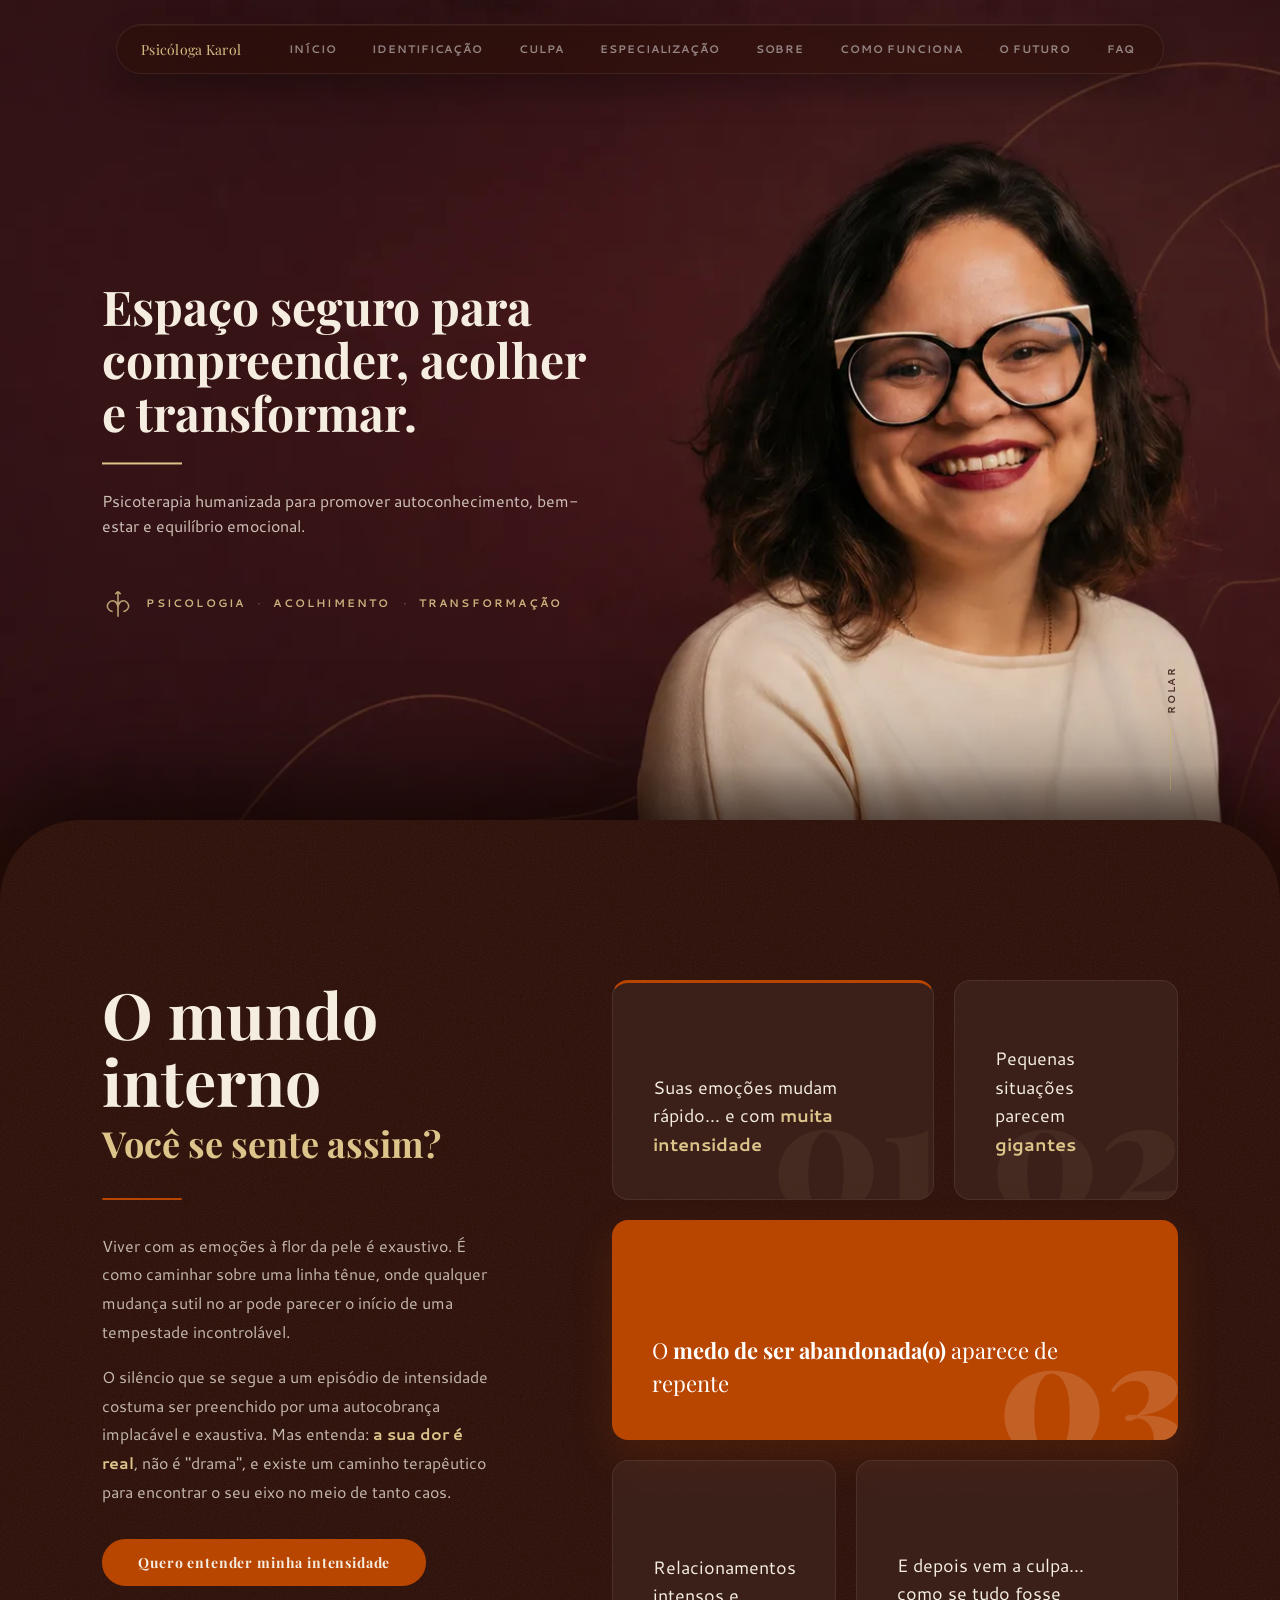
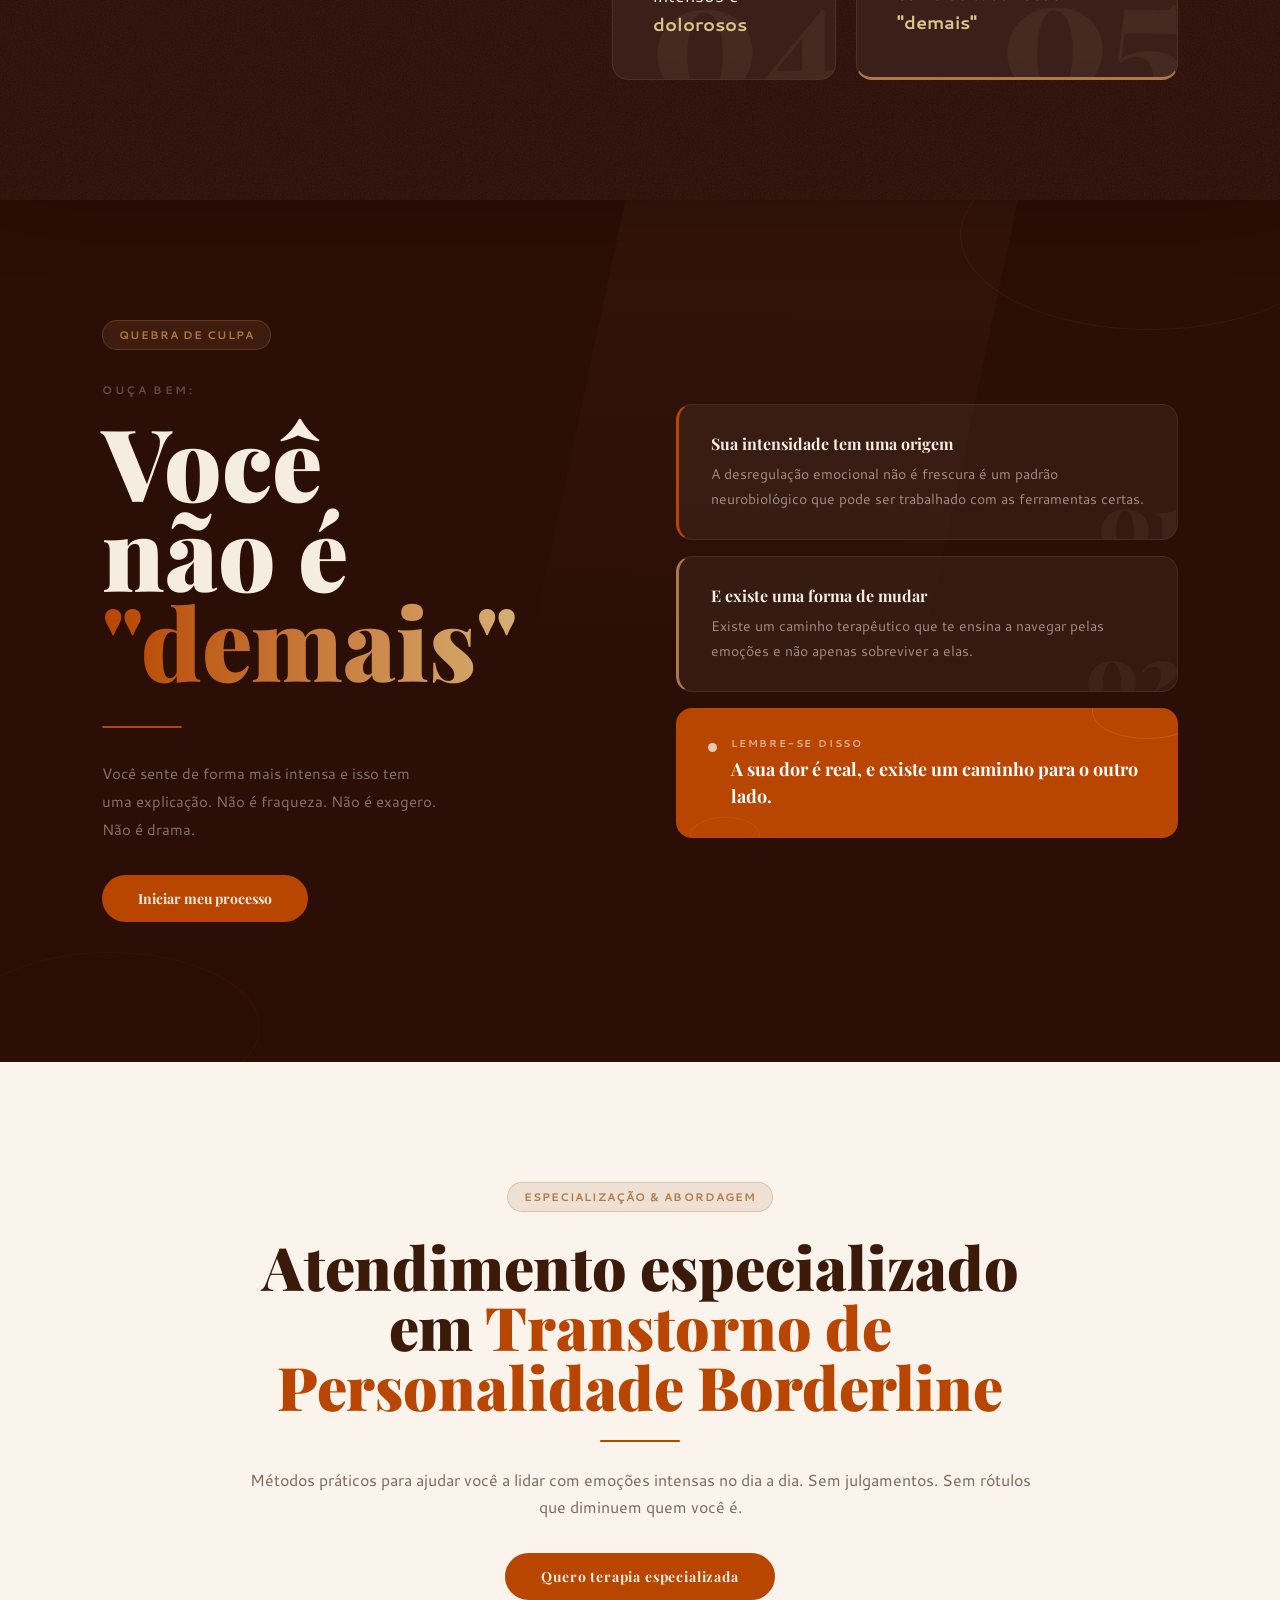
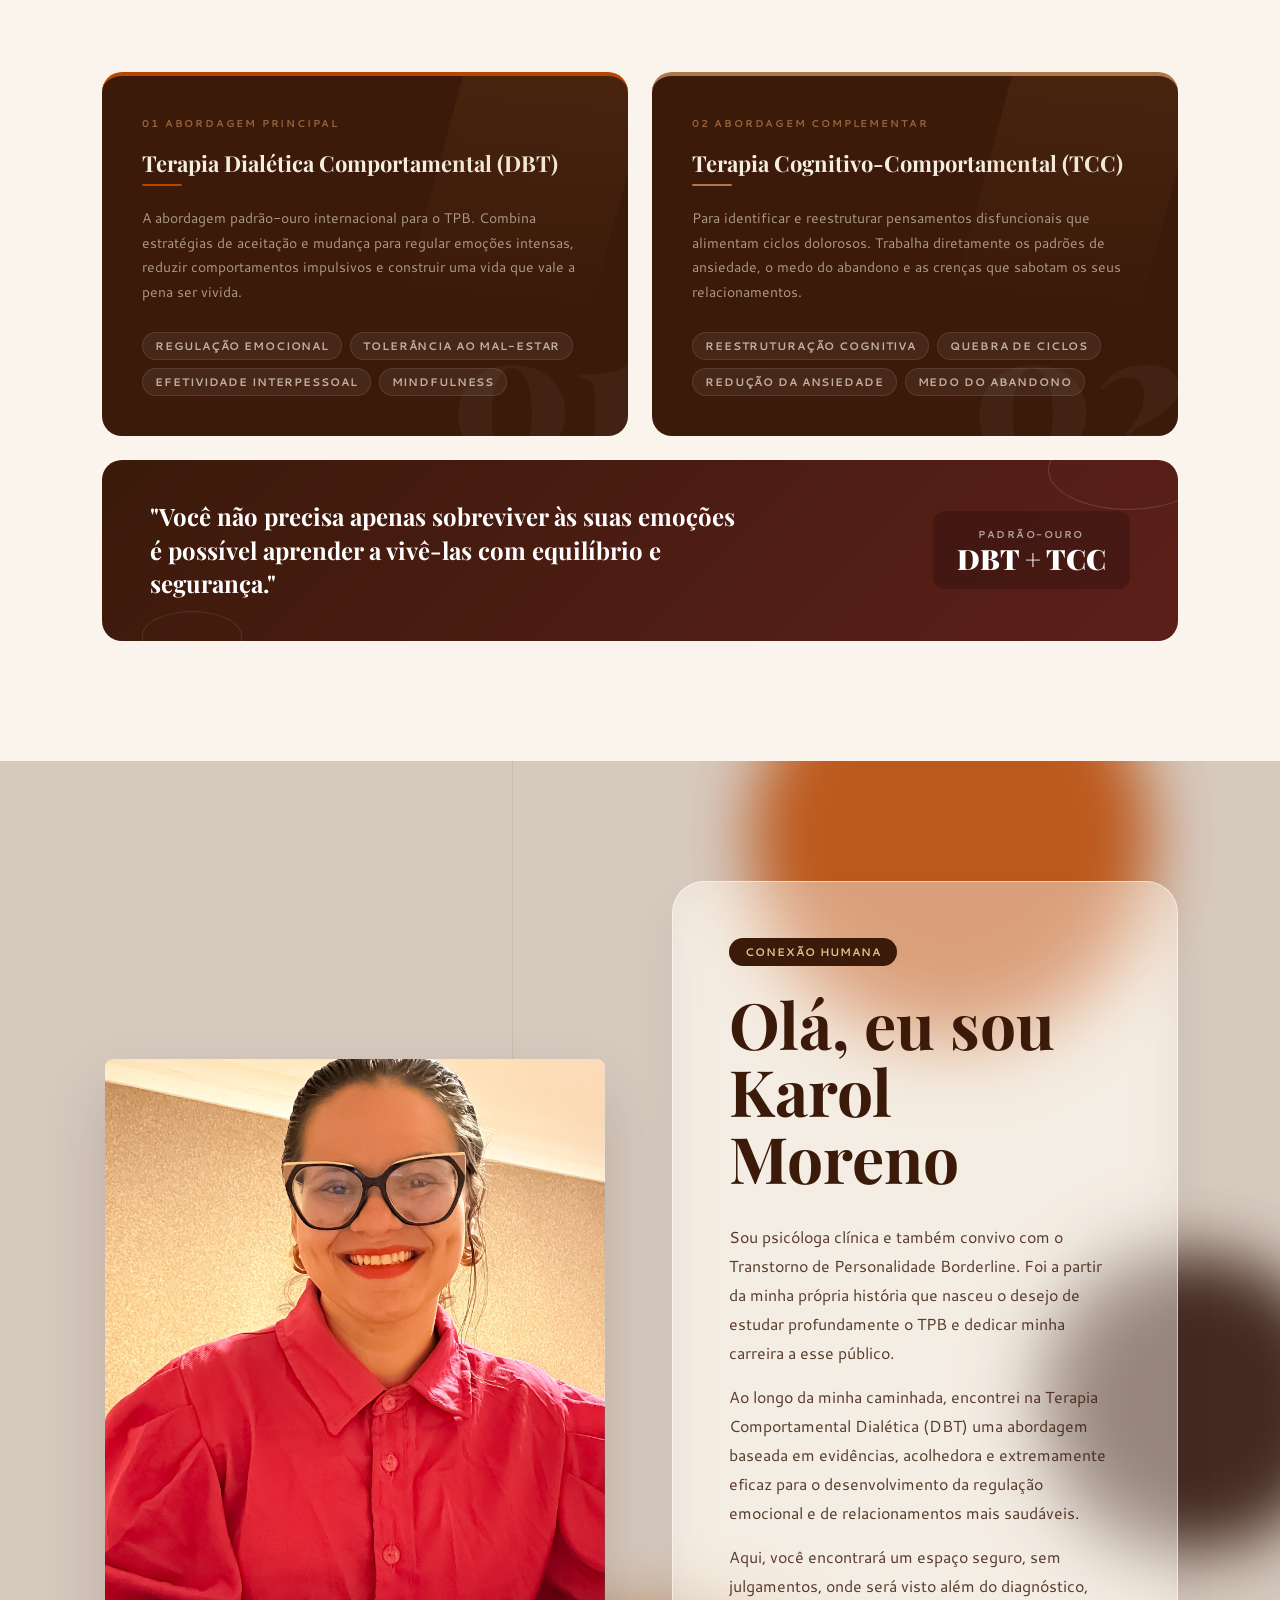
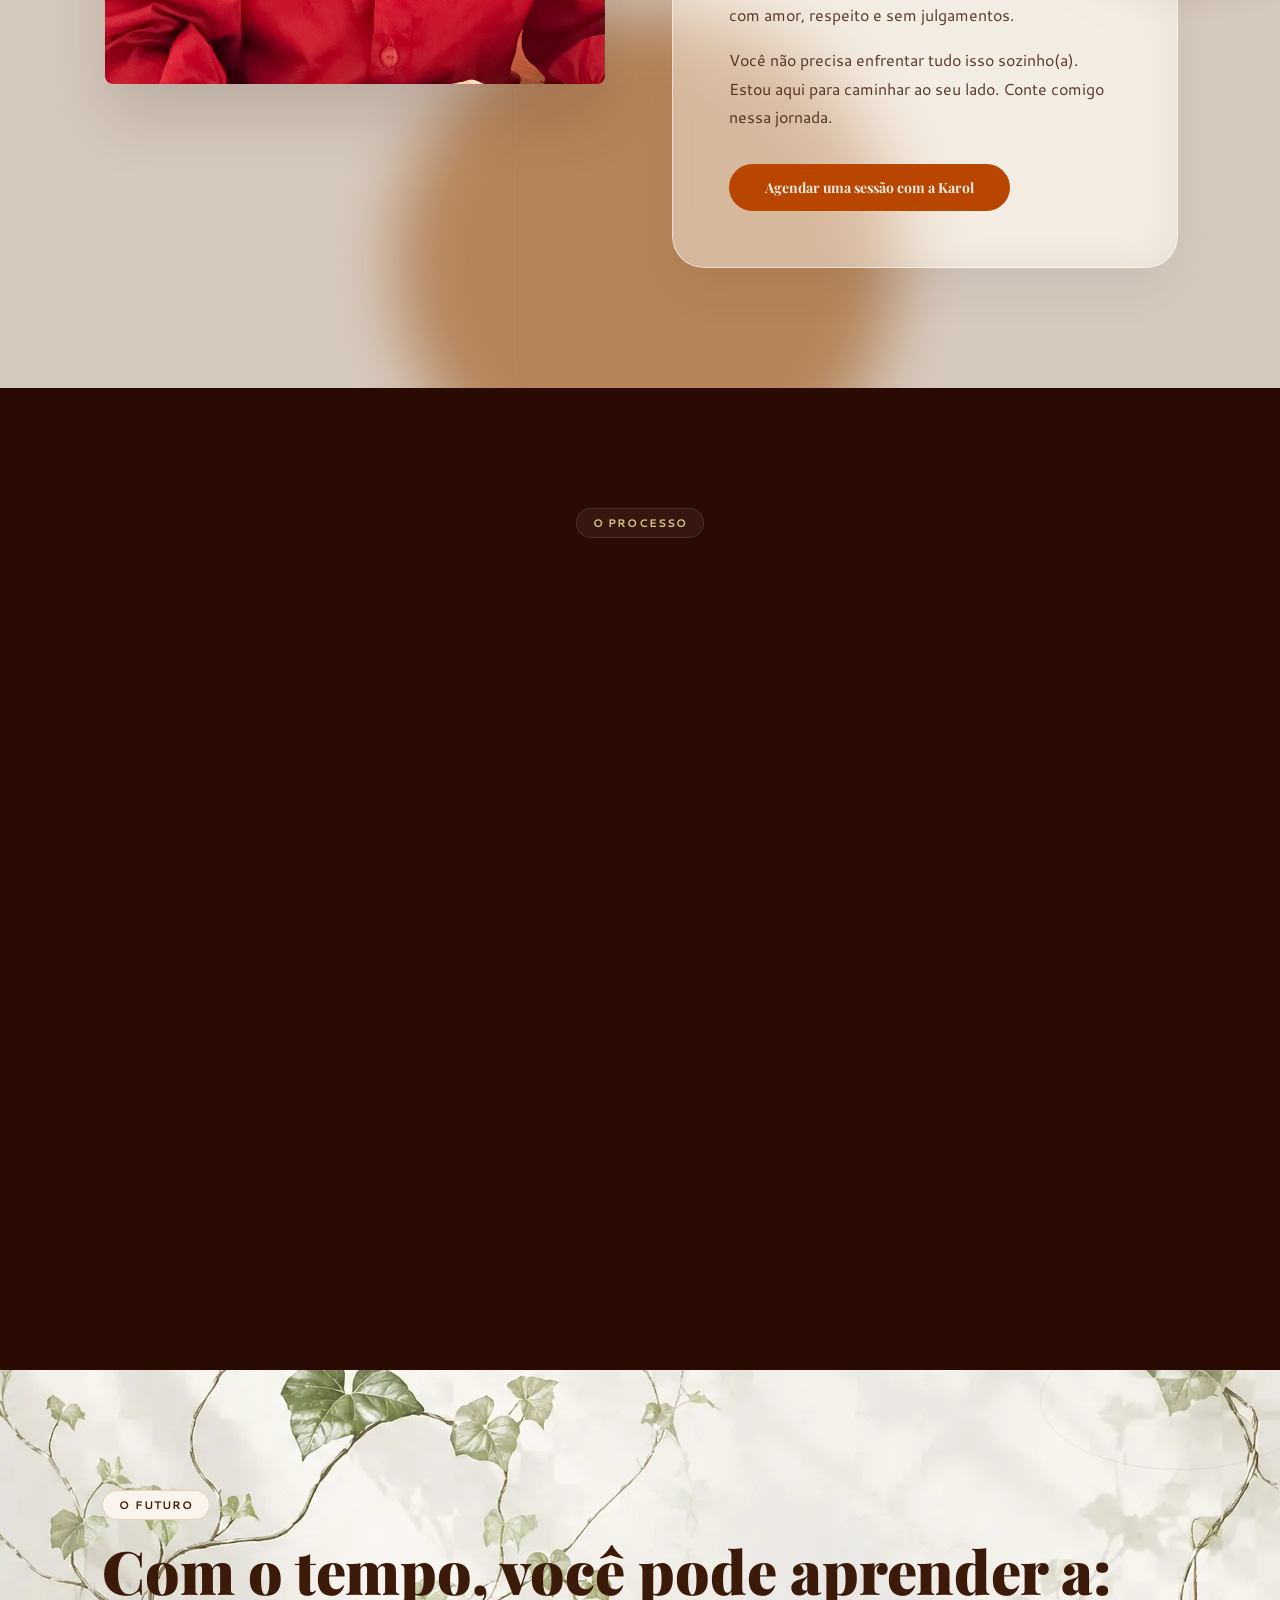
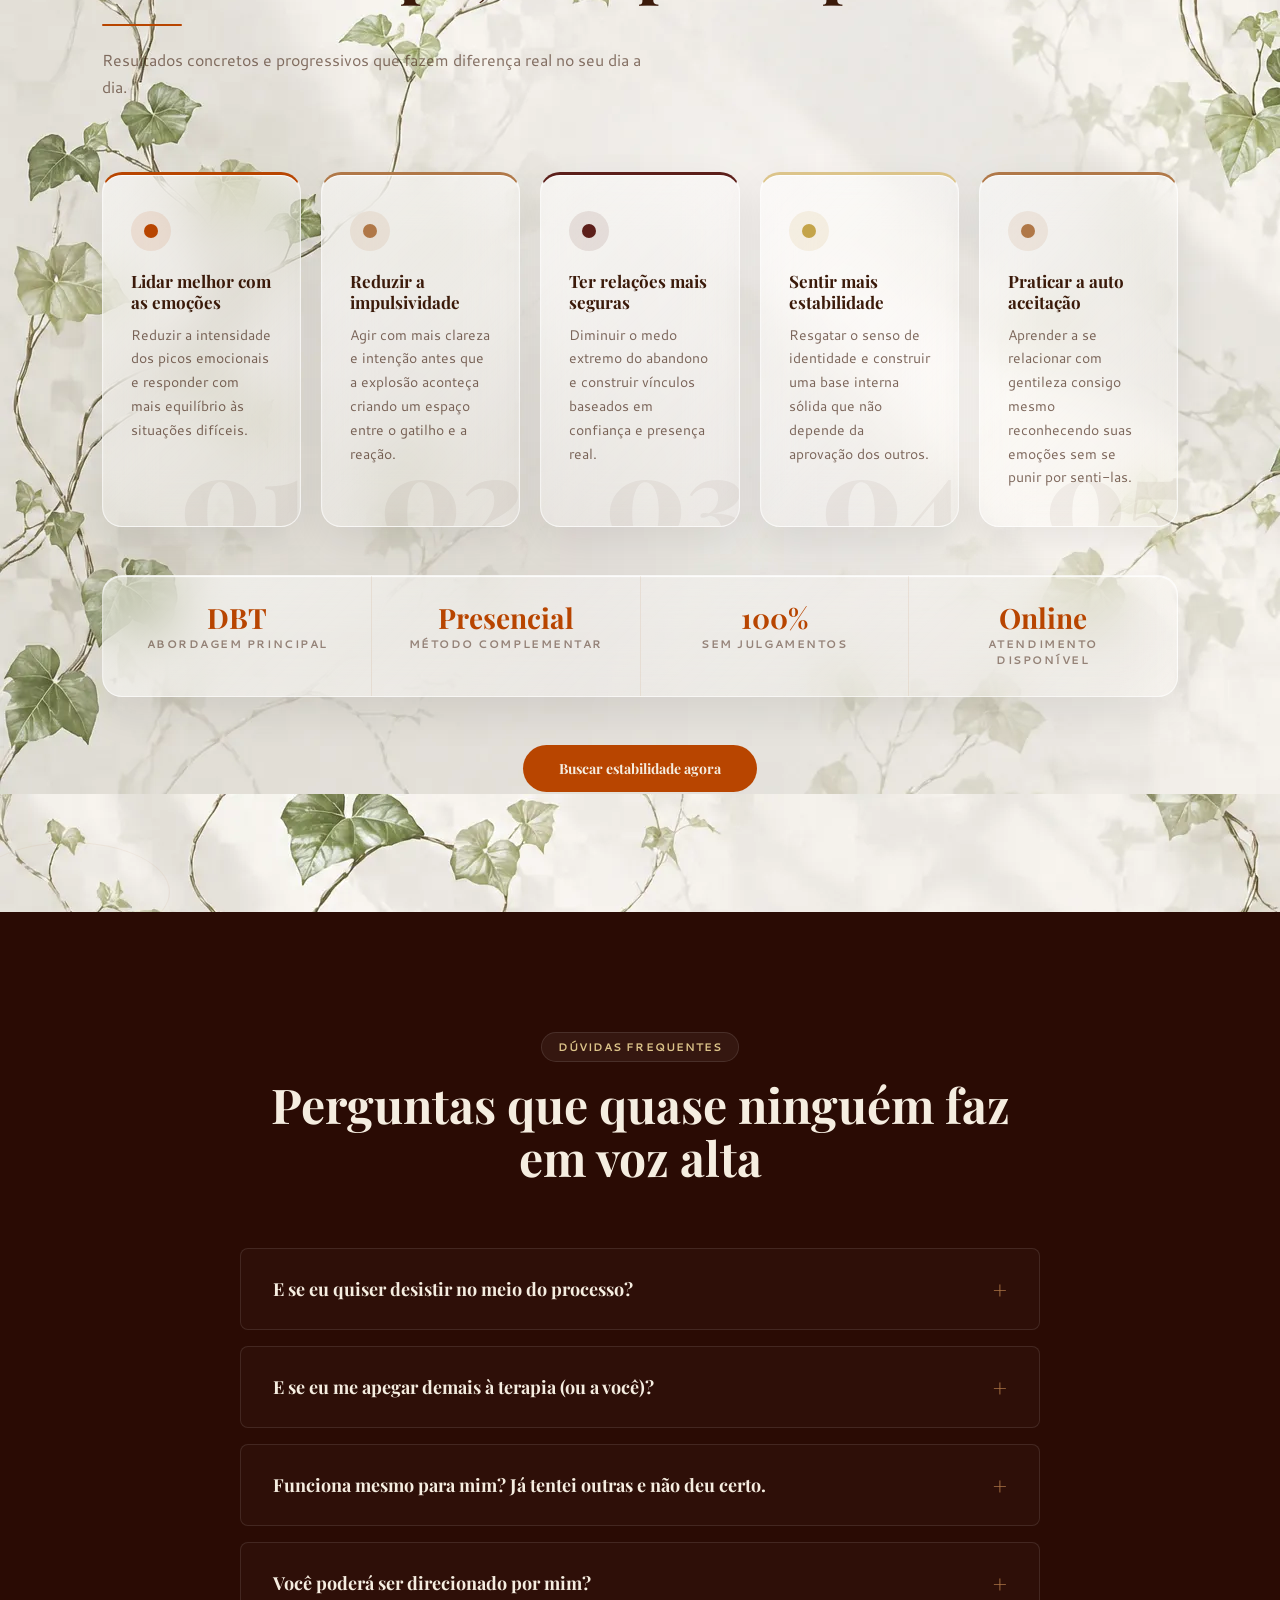
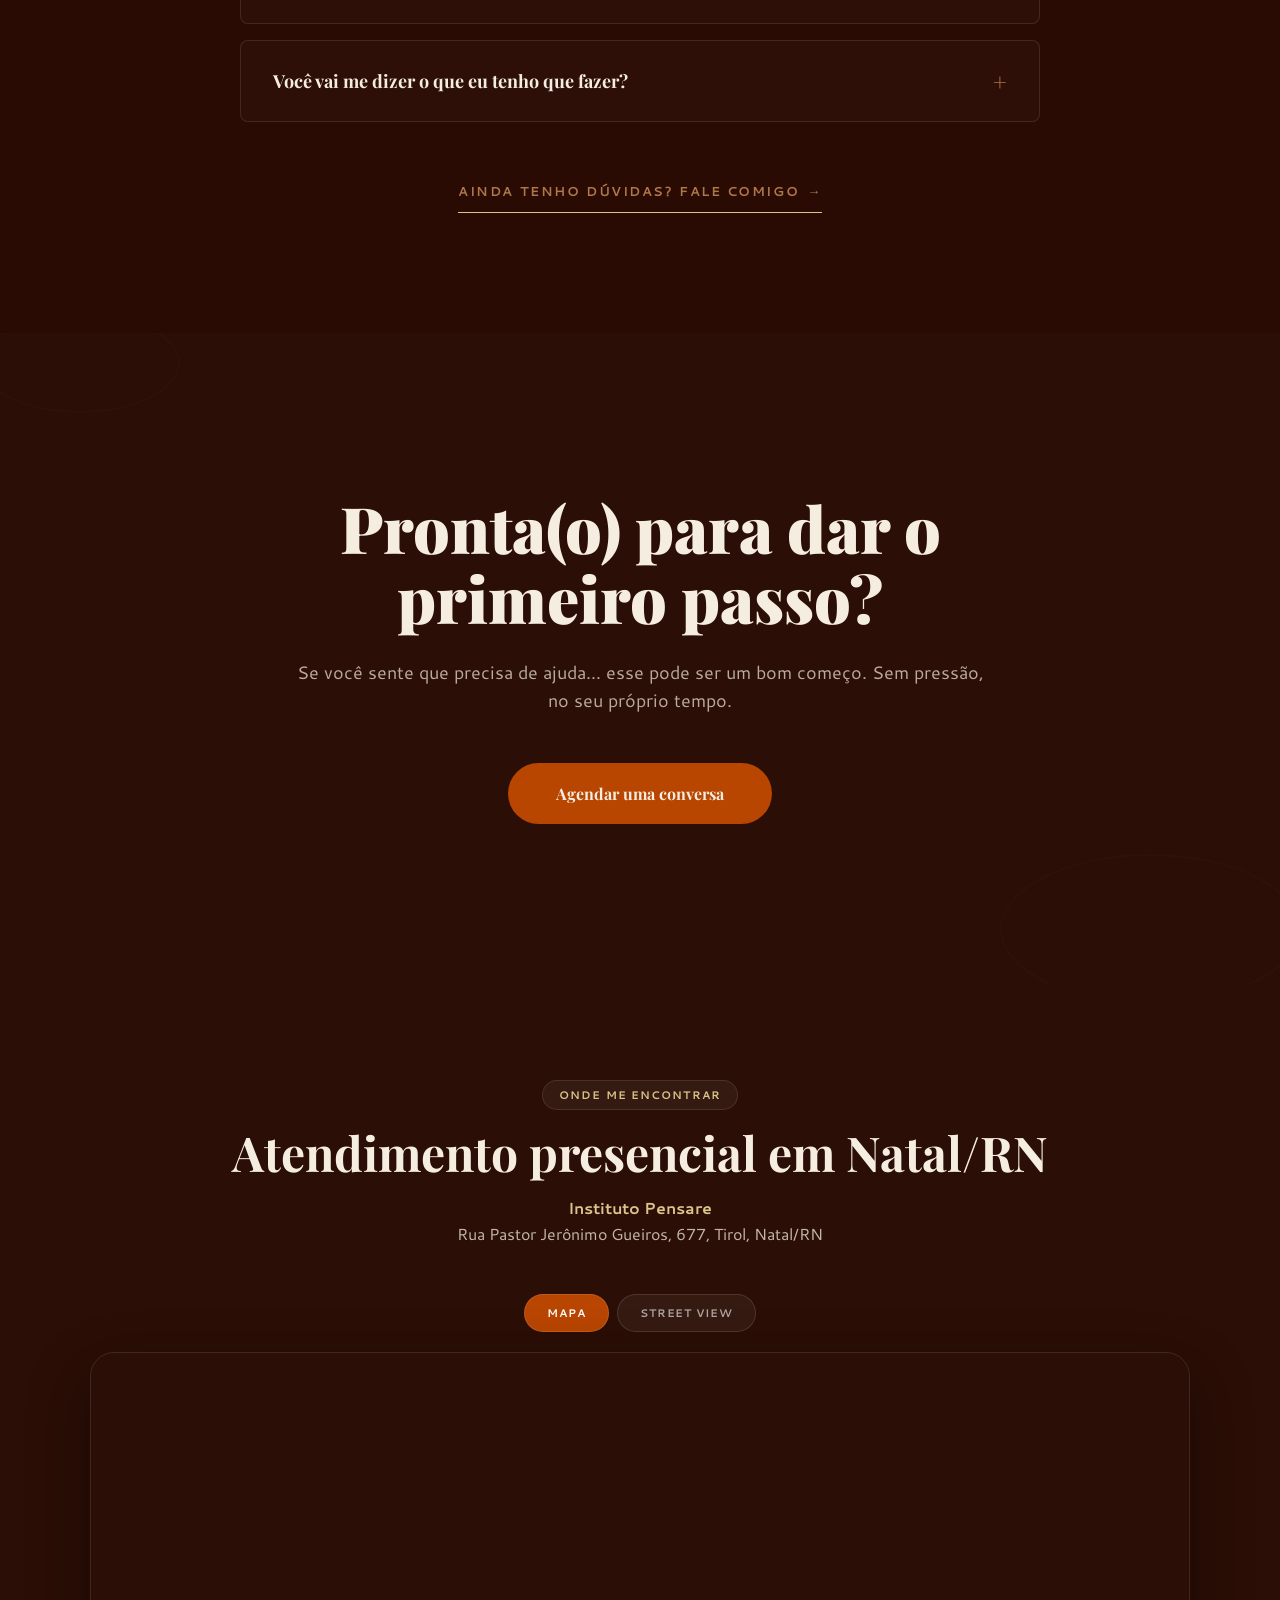
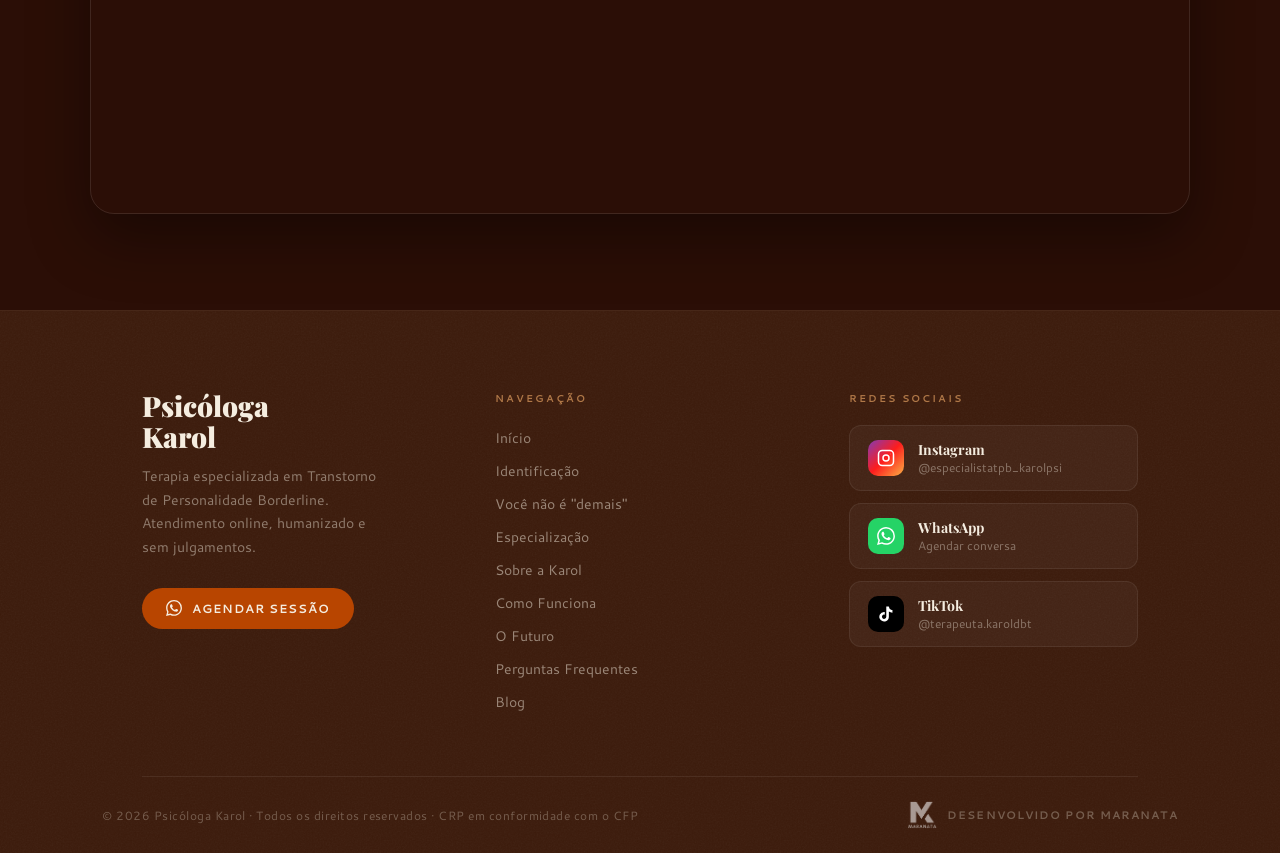
==== commit c9a37474: "feat(blog): link blog from site footer and add to sitemap" ====
--- a/index.html
+++ b/index.html
@@ -3063,6 +3063,7 @@
             <li><a href="#como-funciona">Como Funciona</a></li>
             <li><a href="#desenvolvimento">O Futuro</a></li>
             <li><a href="#faq">Perguntas Frequentes</a></li>
+            <li><a href="./blog/index.html">Blog</a></li>
           </ul>
         </div>
 
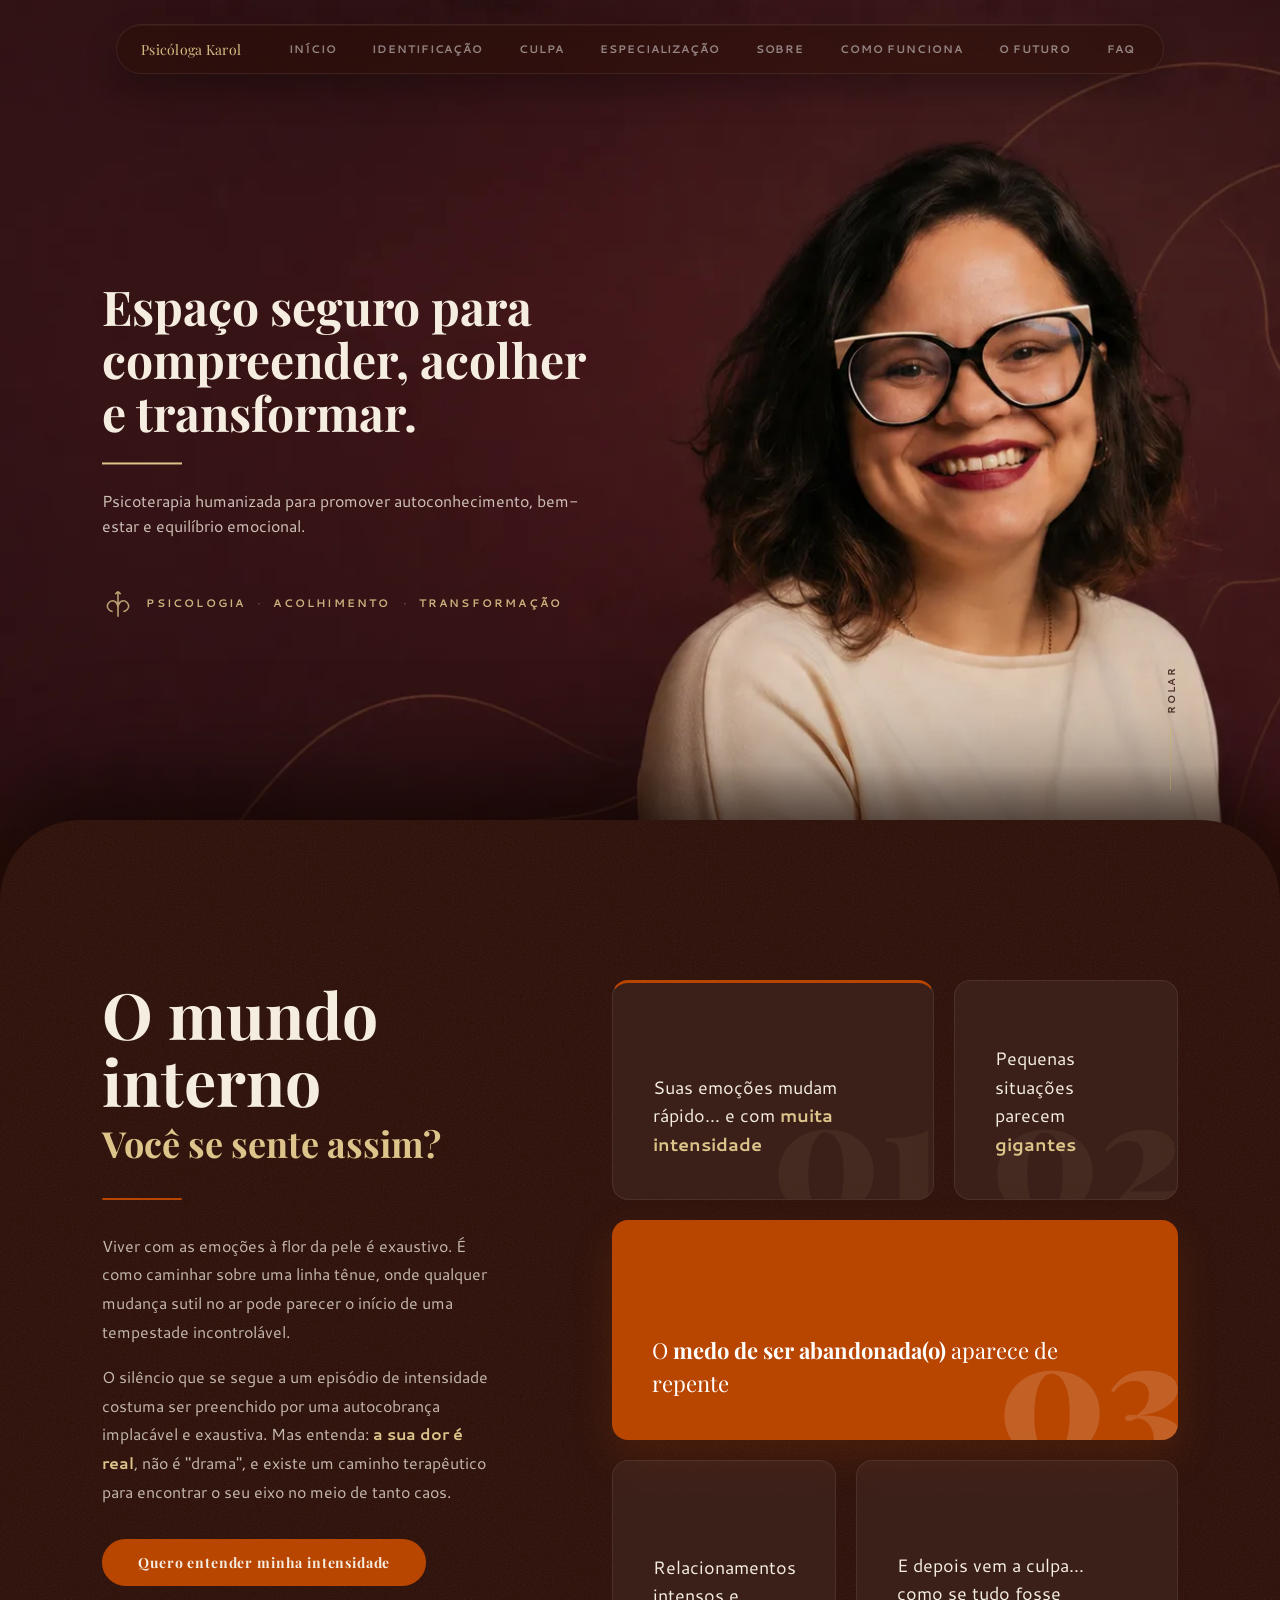
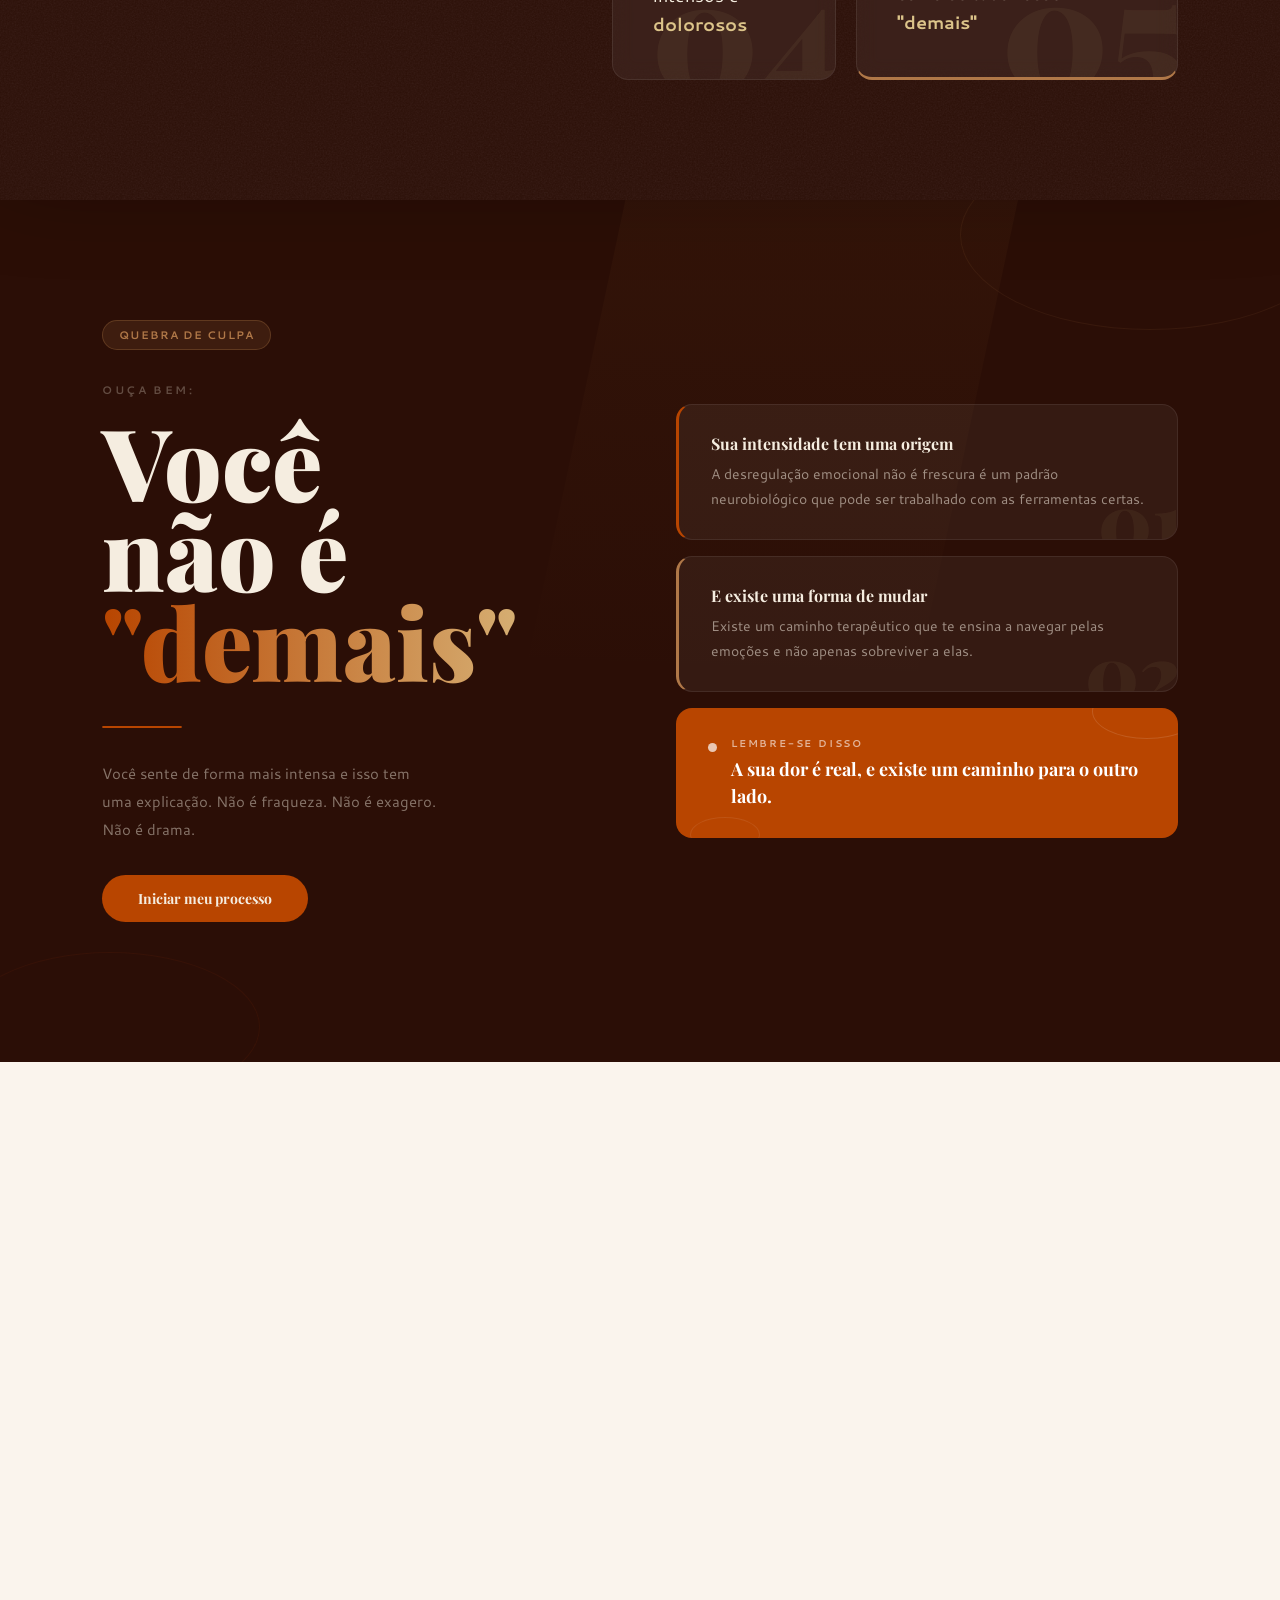
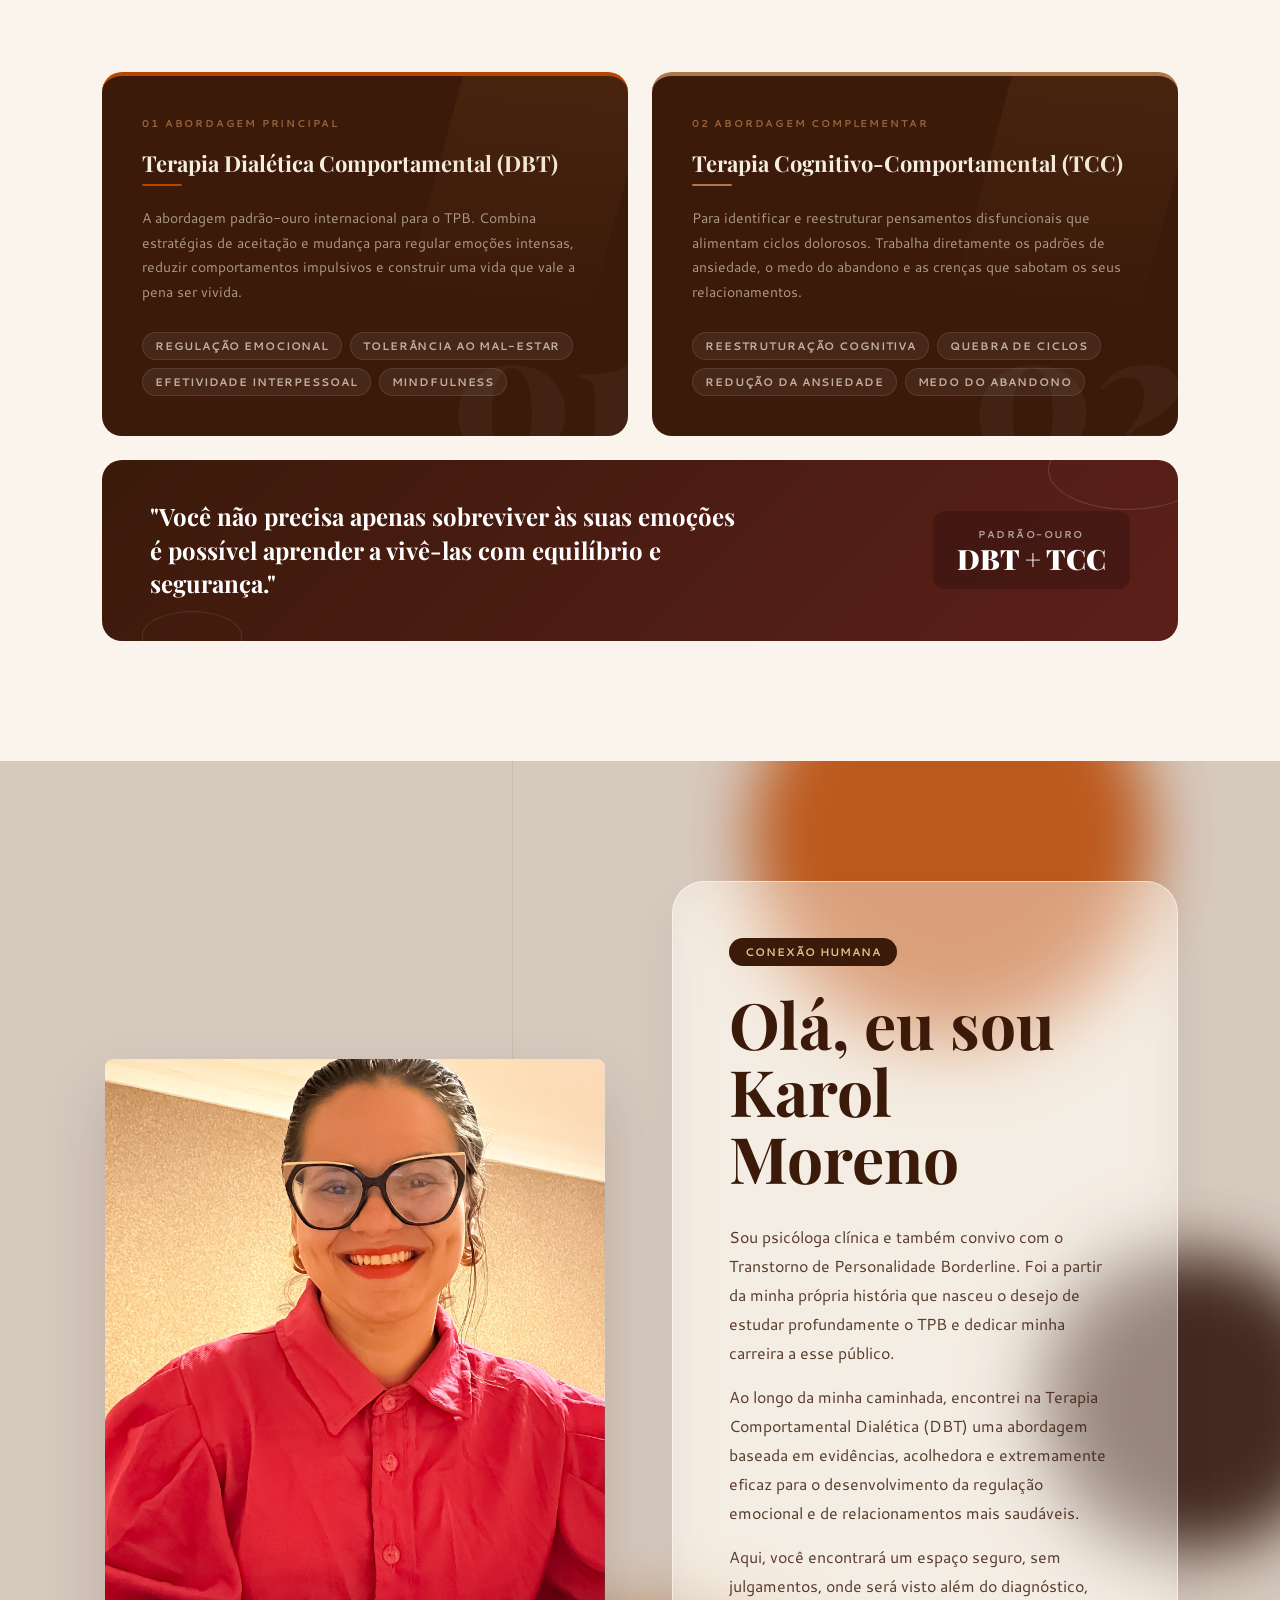
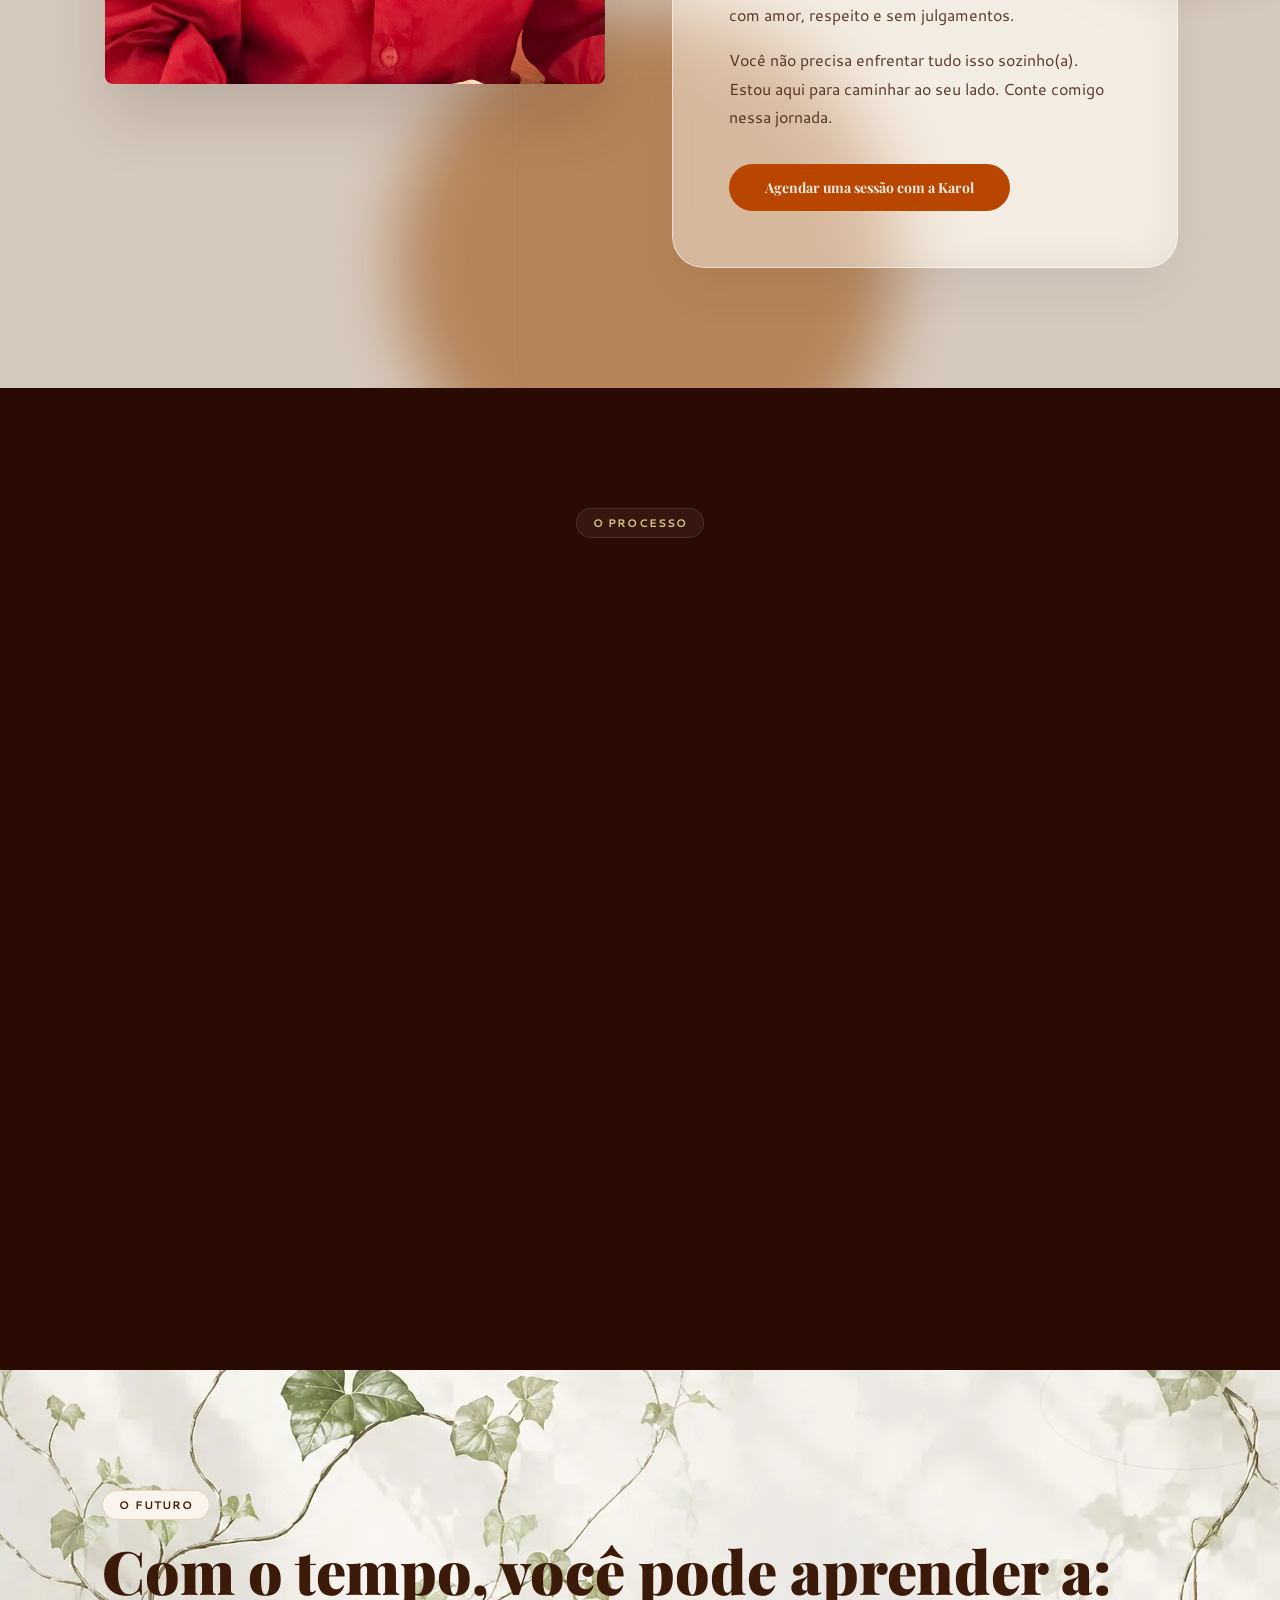
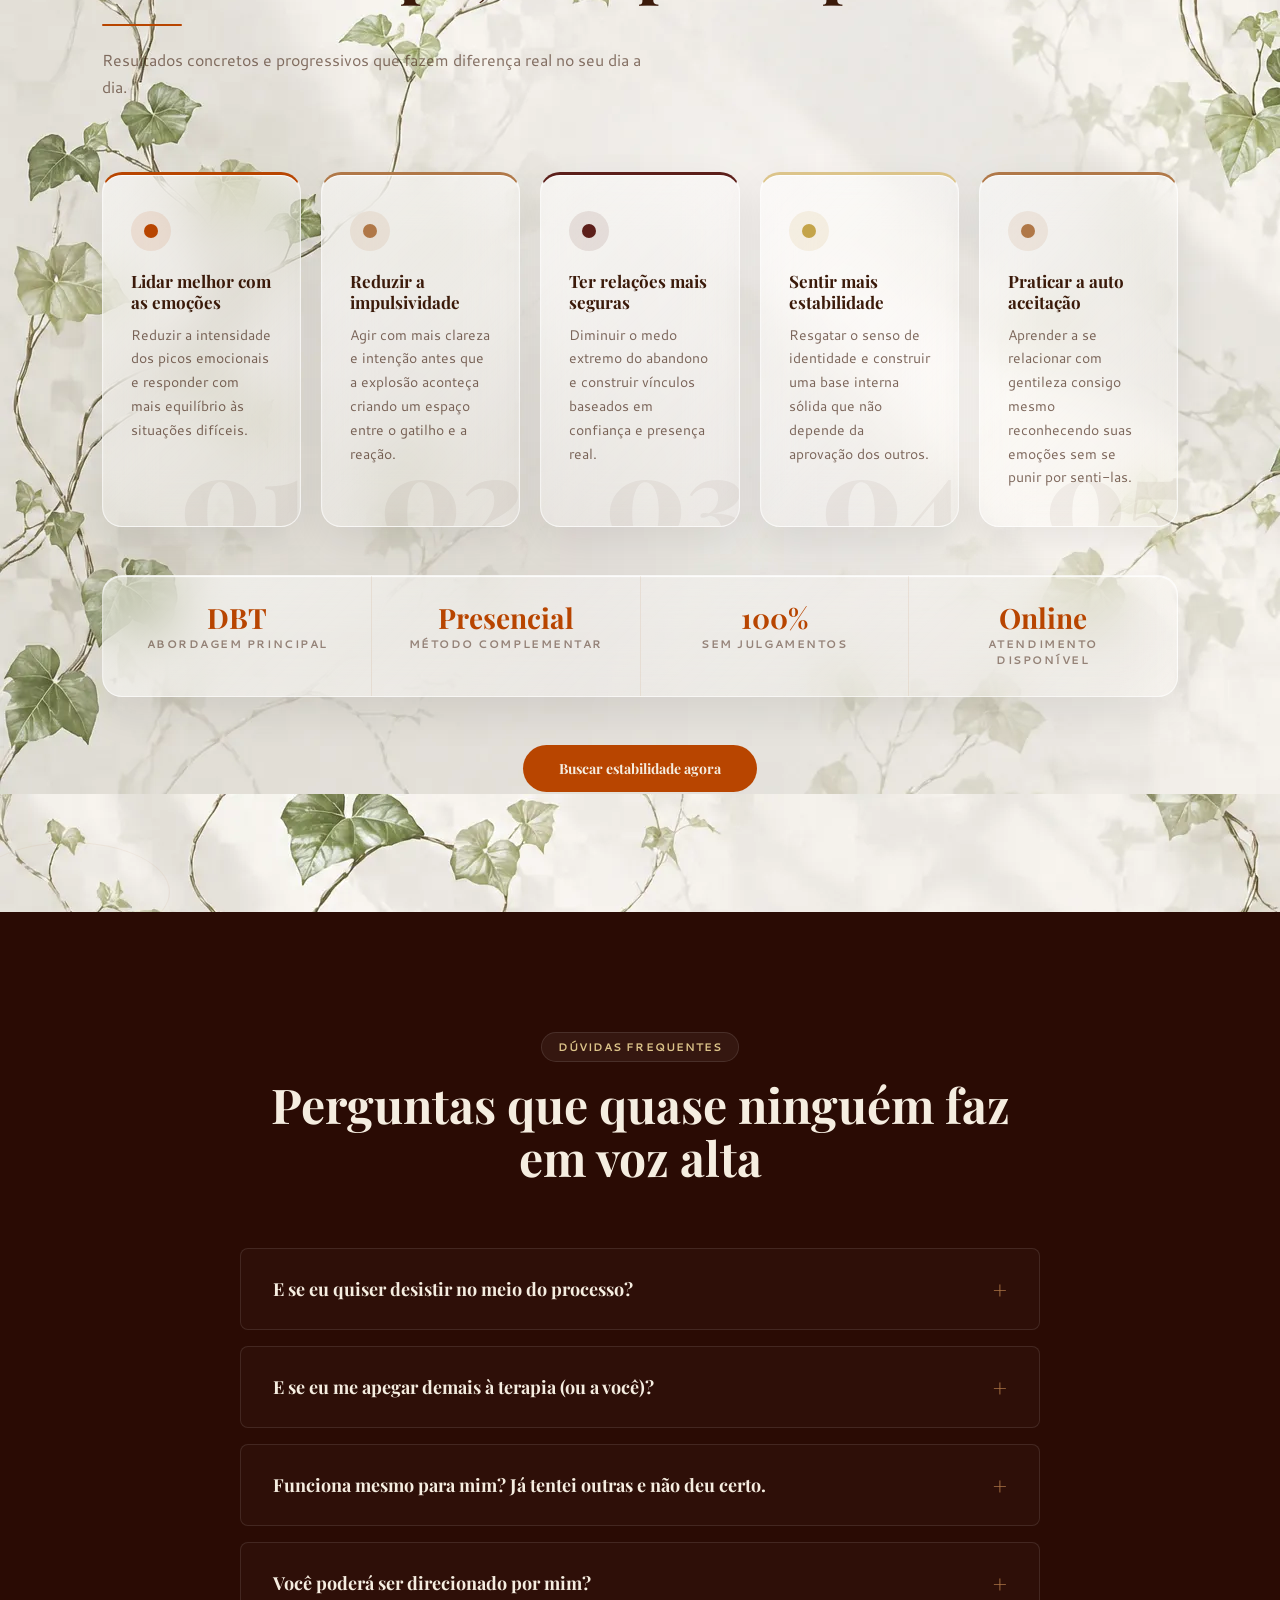
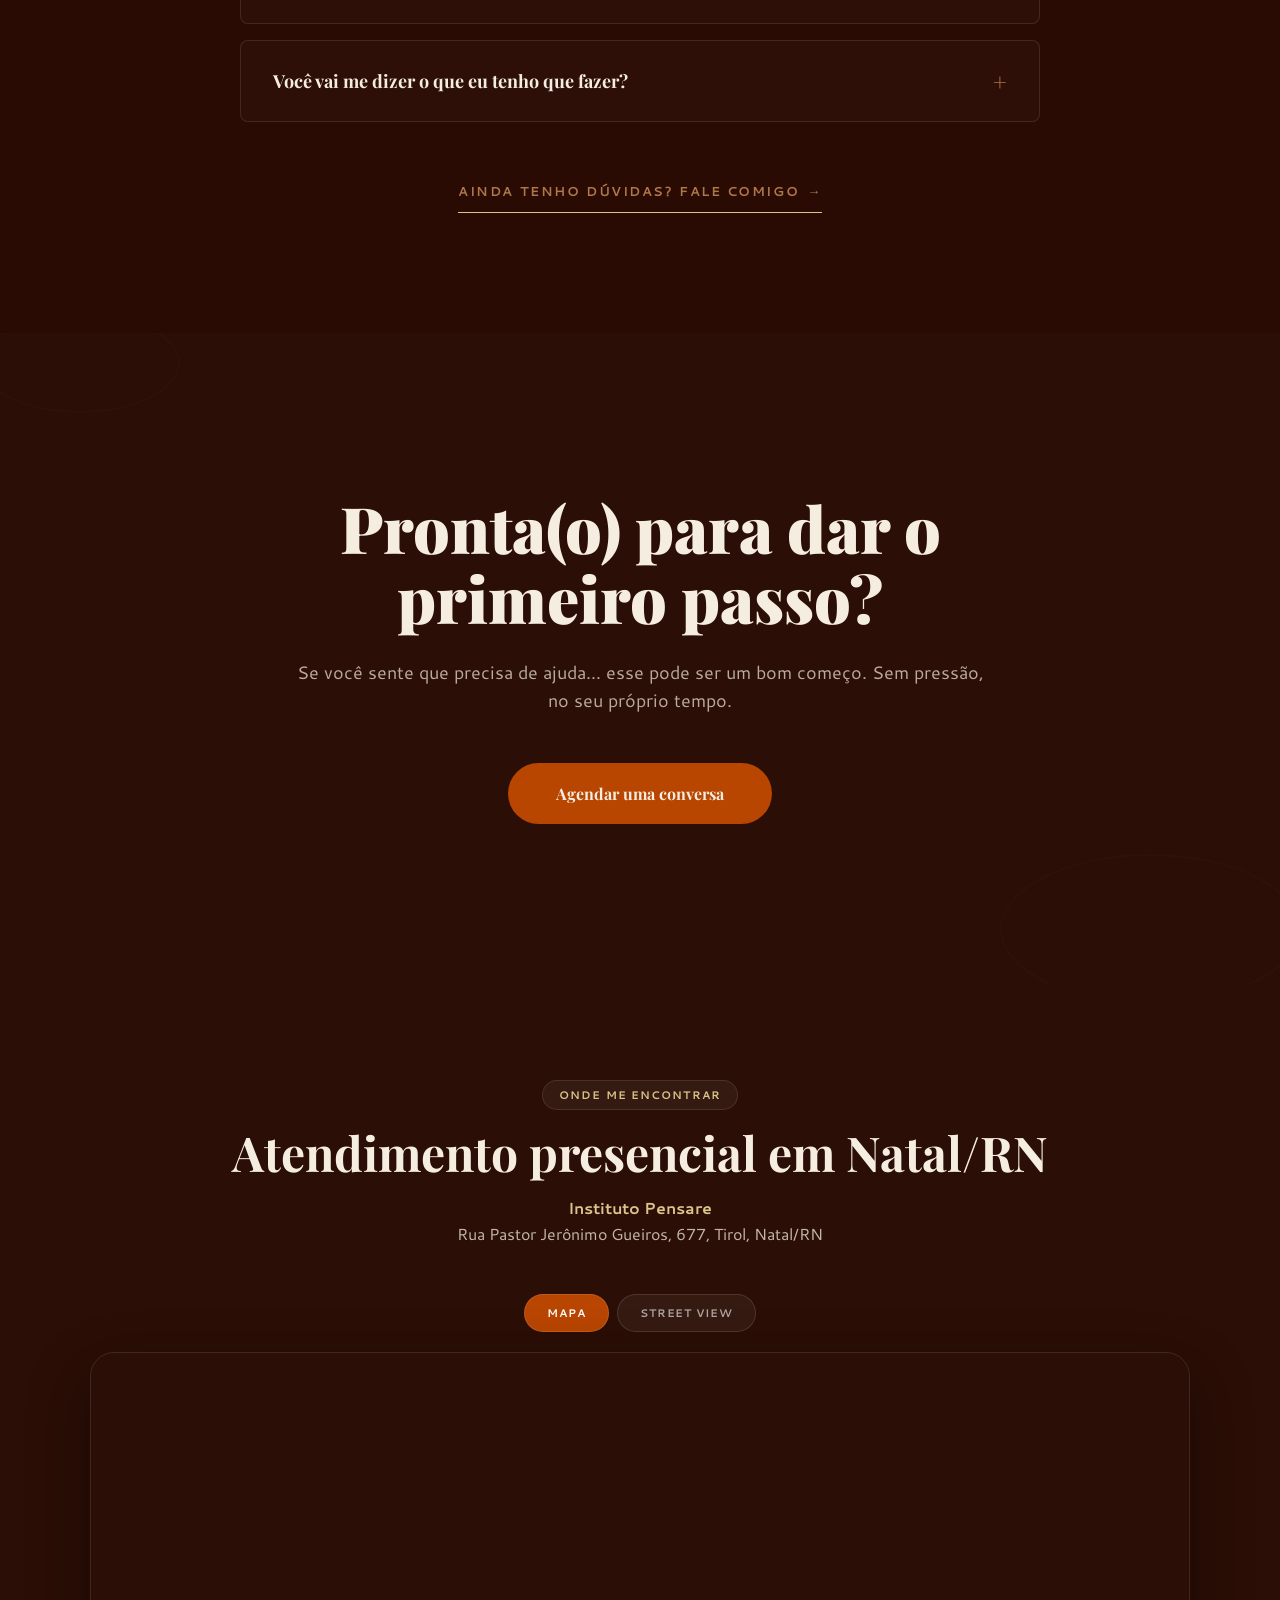
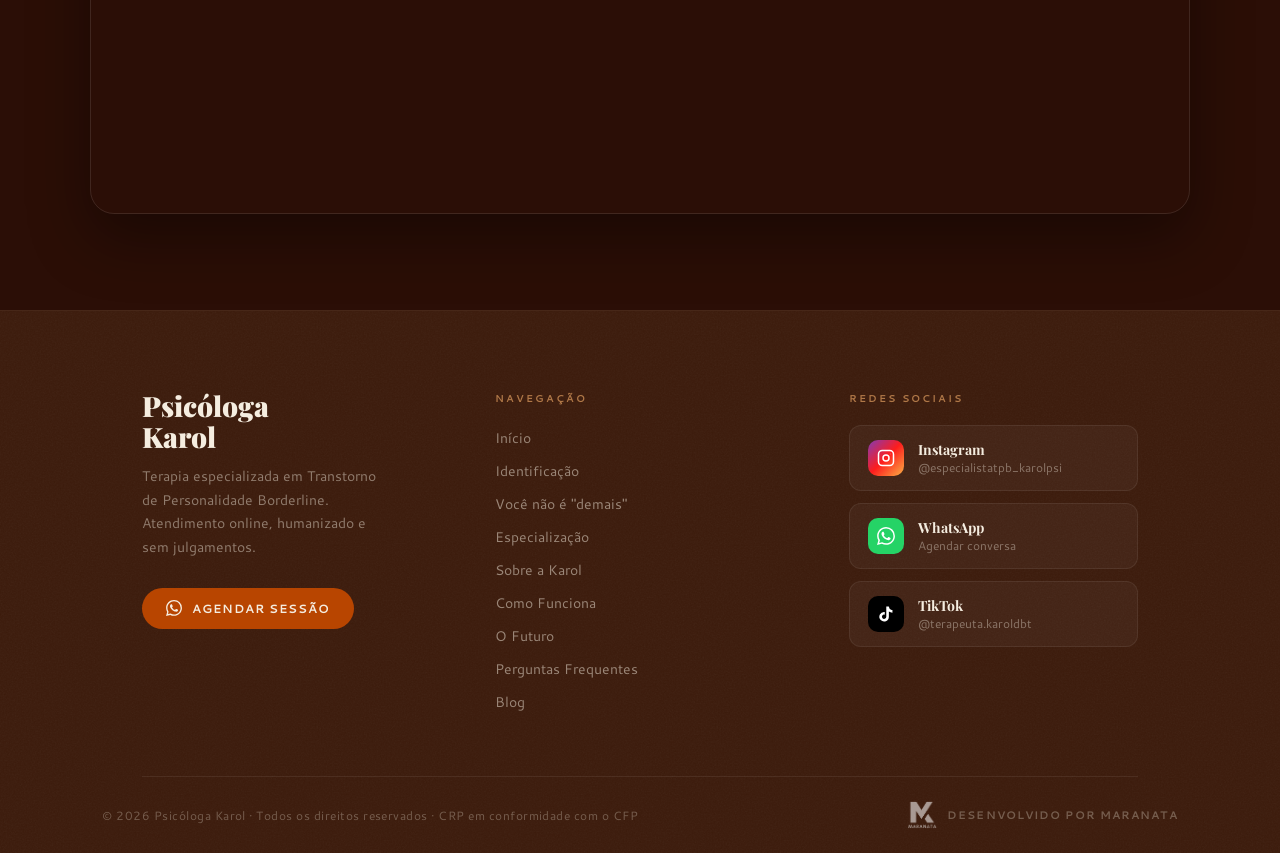
==== commit 5e1cccb1: "fix: point Instagram footer link to profile instead of stories O link do rodape apontava para instag" ====
--- a/index.html
+++ b/index.html
@@ -3072,7 +3072,7 @@
           <p class="footer-col-label">Redes Sociais</p>
           <div class="footer-social-grid">
 
-            <a href="https://www.instagram.com/stories/especialistatpb_karolpsi/" target="_blank" rel="noopener noreferrer" class="footer-social-link">
+            <a href="https://www.instagram.com/especialistatpb_karolpsi/" target="_blank" rel="noopener noreferrer" class="footer-social-link">
               <div class="footer-social-icon" style="background:linear-gradient(135deg,#833ab4,#fd1d1d,#fcb045);">
                 <svg viewBox="0 0 24 24" fill="none" stroke="#fff" stroke-width="2" stroke-linecap="round" stroke-linejoin="round">
                   <rect x="2" y="2" width="20" height="20" rx="5" ry="5"/>
